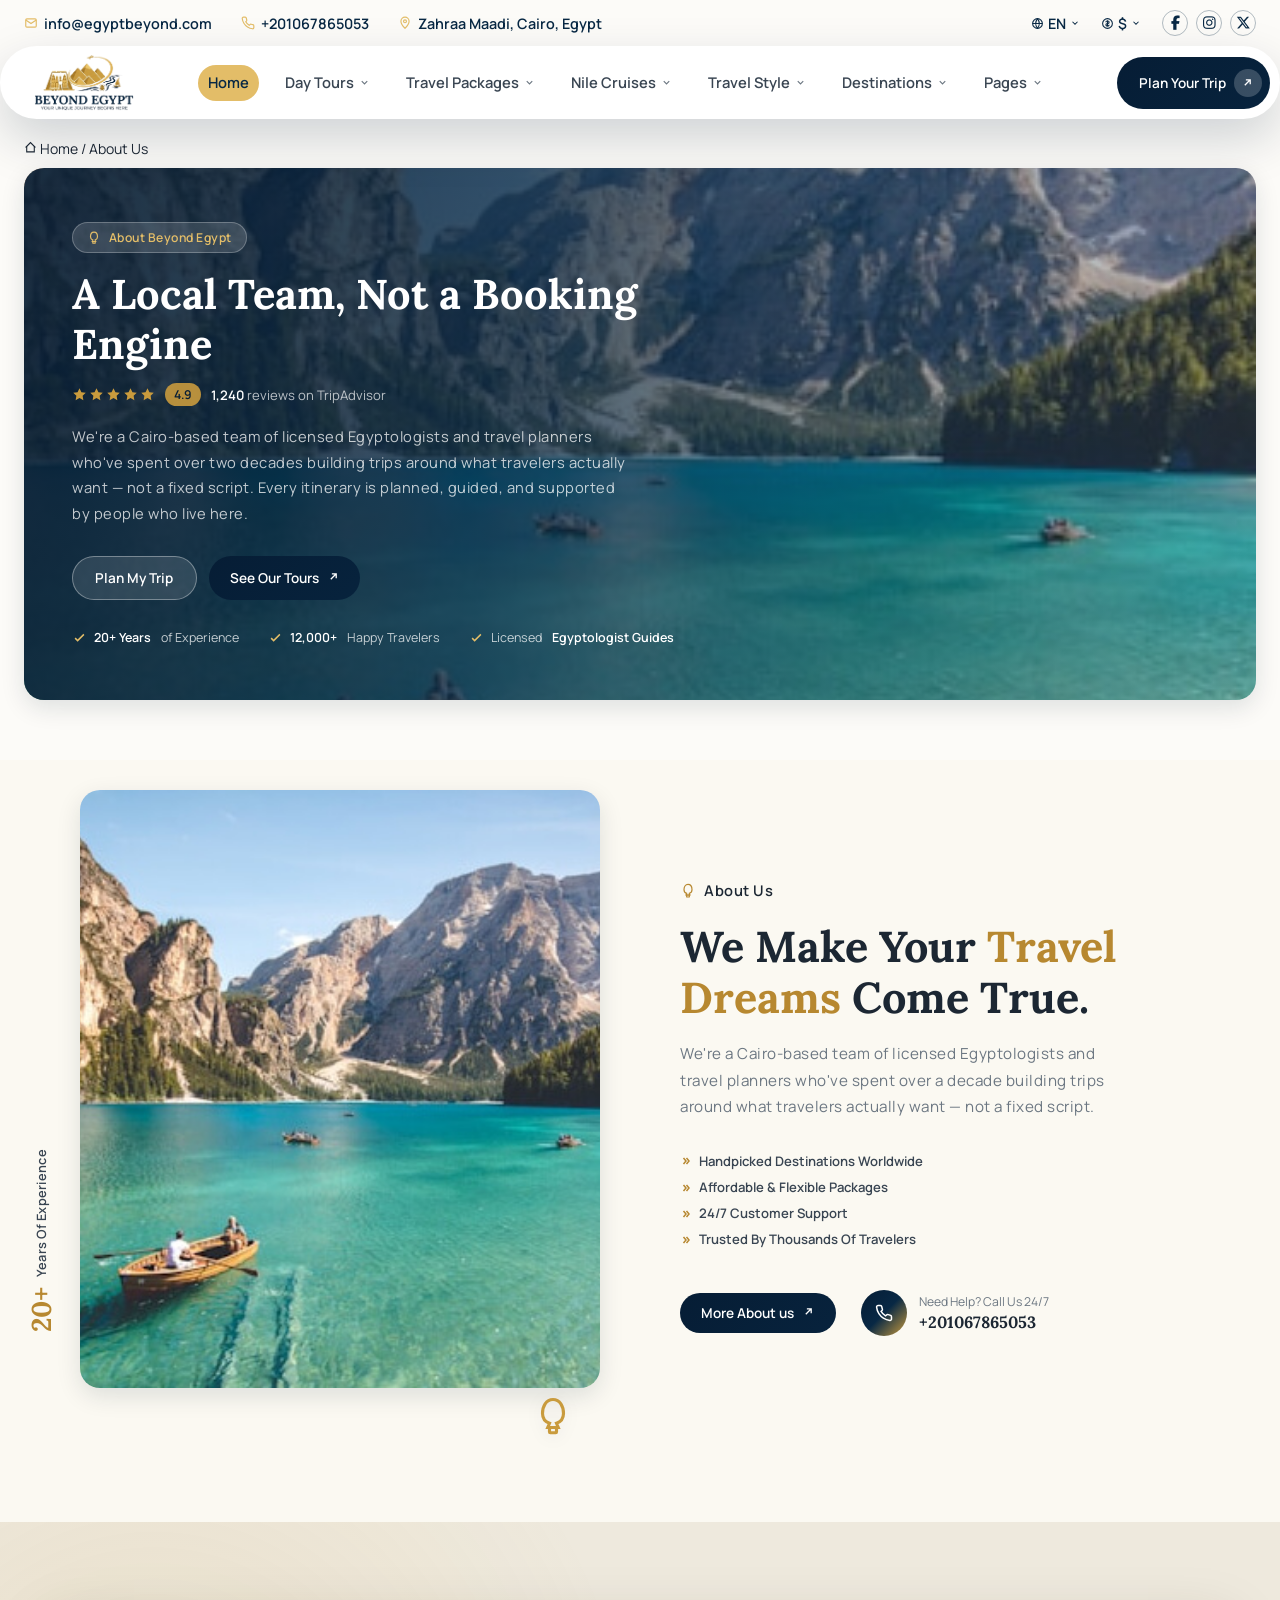
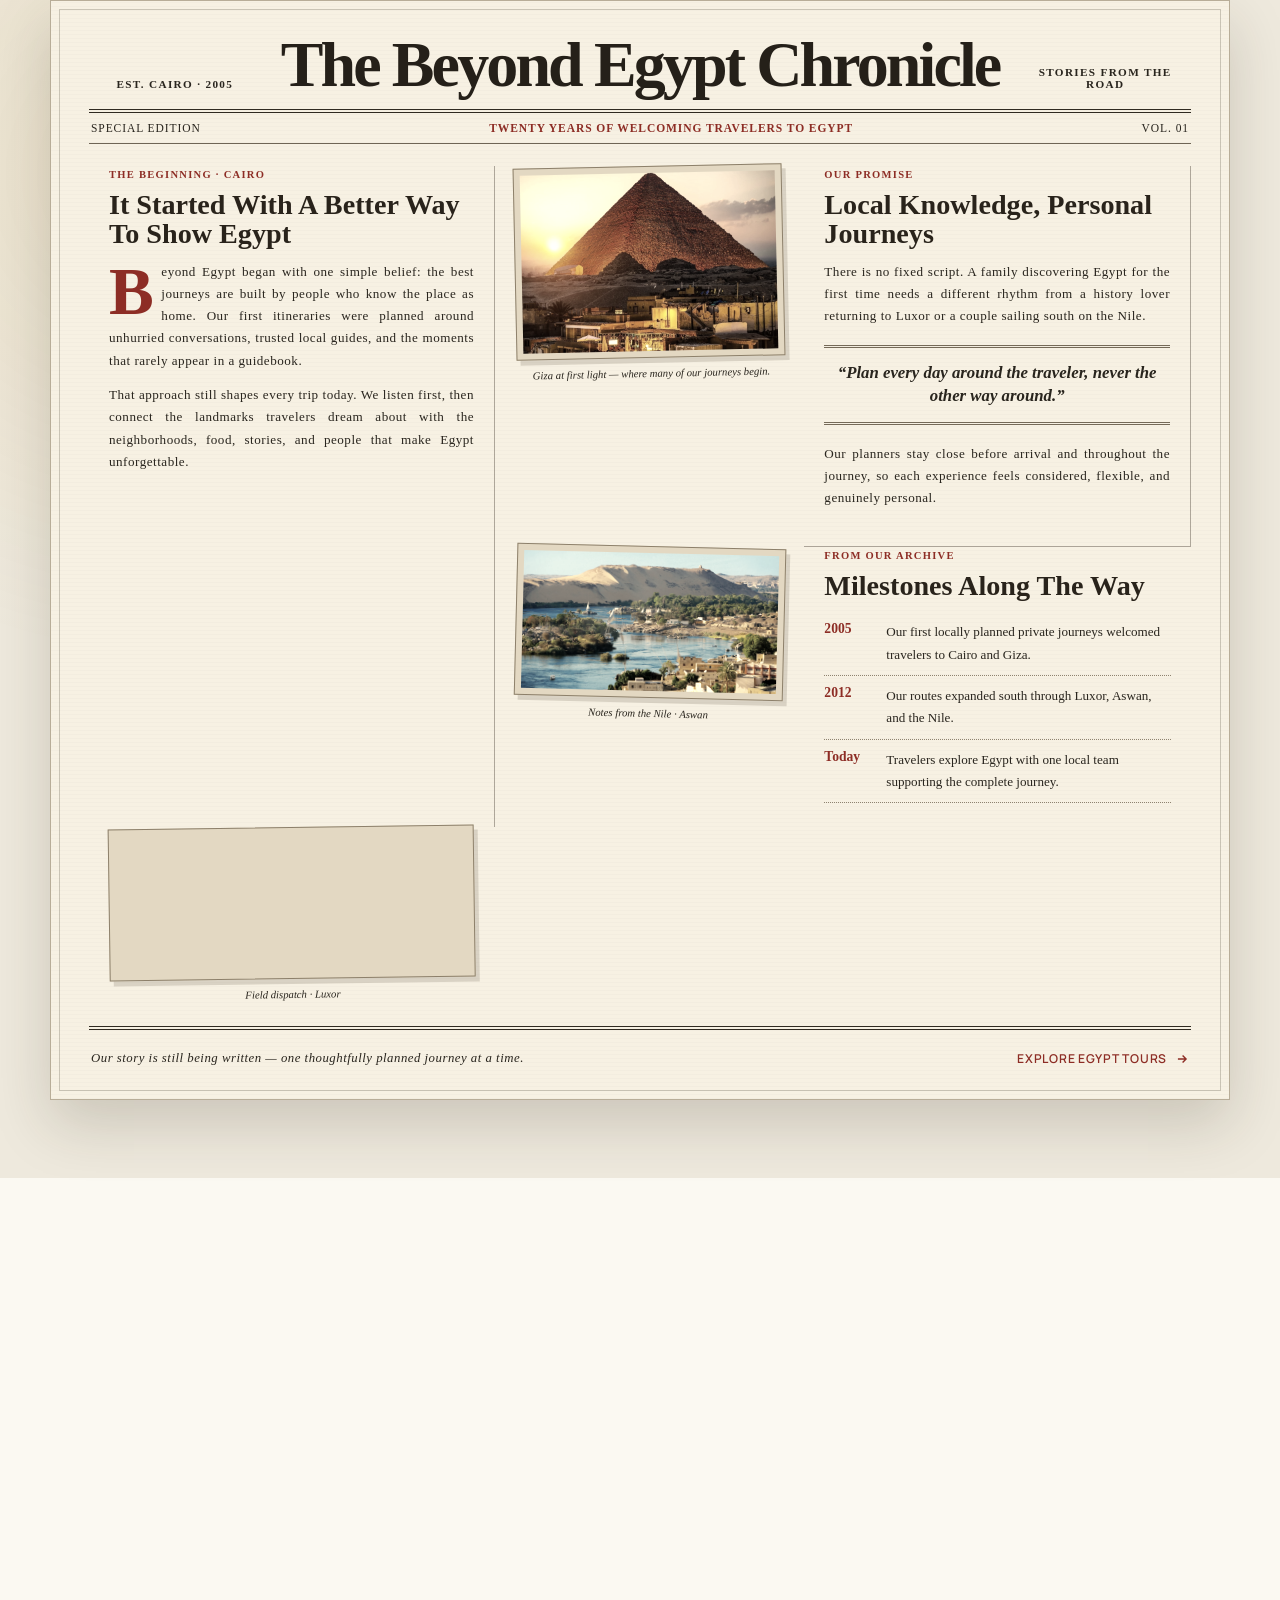
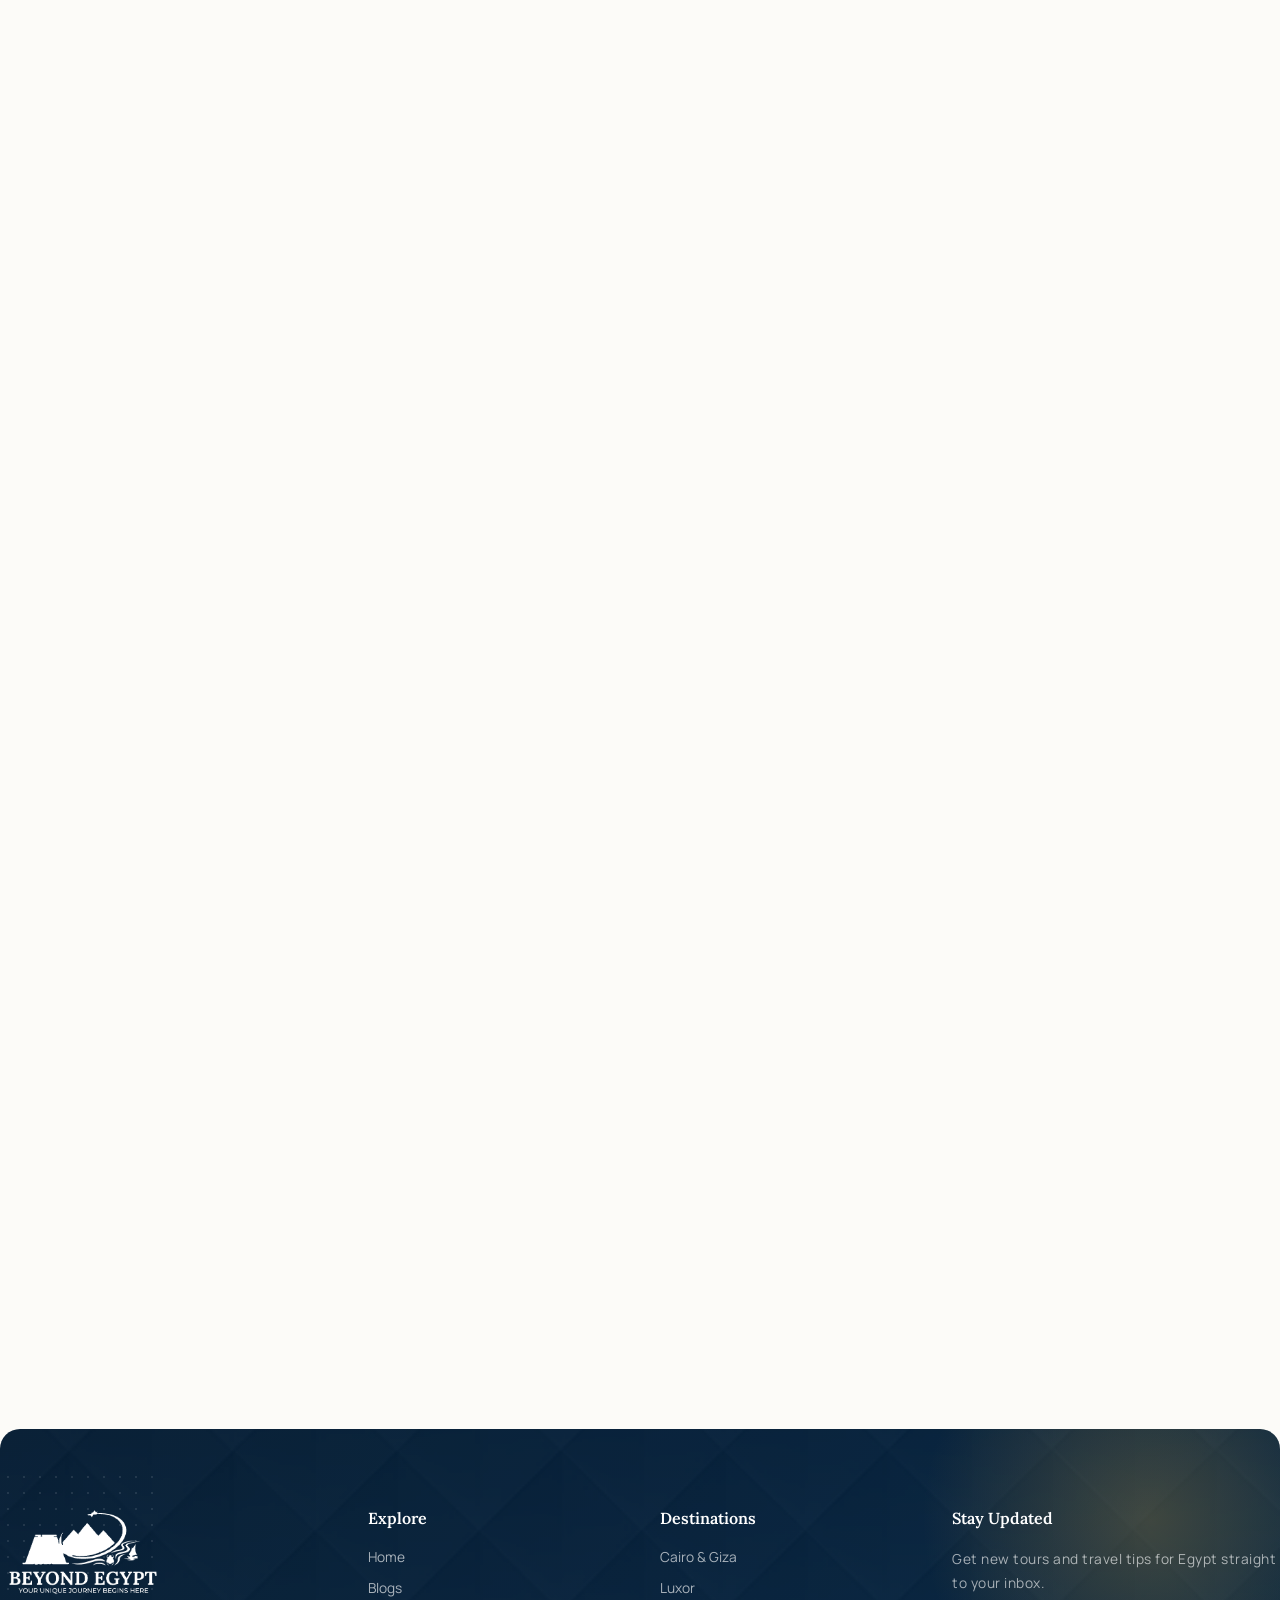
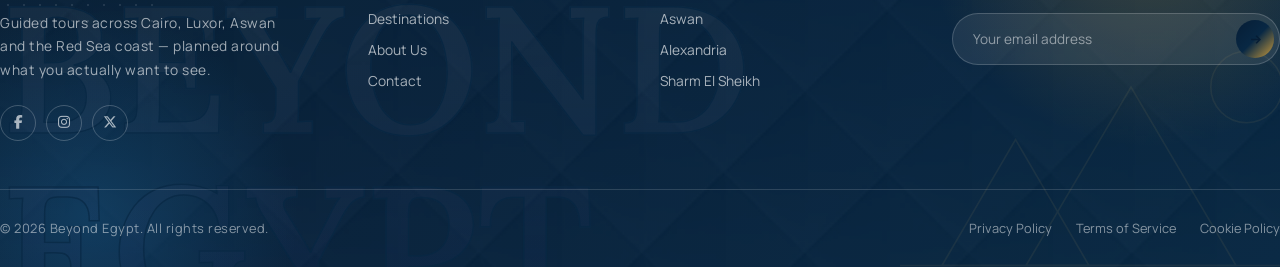
==== about.html @ 31d4fe78 "init project init project" ====
<!DOCTYPE html>
<html lang="en">

<head>
  <meta charset="UTF-8" />
  <meta name="viewport" content="width=device-width, initial-scale=1, viewport-fit=cover" />

  <title>About Us | Beyond Egypt</title>
  <meta name="description"
    content="Meet the licensed Egyptologists and local travel planners behind Beyond Egypt — who we are, how we work, and why travelers trust us with their trip to Egypt." />
  <meta name="keywords"
    content="About Beyond Egypt, Egypt tour company, licensed Egyptologist guides, Egypt travel agency, Cairo tour operator, Egypt local guides" />
  <meta name="author" content="Beyond Egypt" />
  <meta name="robots" content="index, follow" />
  <link rel="canonical" href="https://www.beyondegypt.com/about" />
  <meta name="theme-color" content="#082844" />
  <link rel="preload" as="image" href="assets/images/tours/visiting-place2.jpg" fetchpriority="high" />

  <!-- Favicons -->
  <link rel="icon" sizes="any" href="/assets/images/favicon.ico" />
  <link rel="apple-touch-icon" href="/assets/images/favlogo.png" />

  <!-- Open Graph -->
  <meta property="og:type" content="website" />
  <meta property="og:site_name" content="Beyond Egypt" />
  <meta property="og:title" content="About Us | Beyond Egypt" />
  <meta property="og:description"
    content="Meet the licensed Egyptologists and local travel planners behind Beyond Egypt — who we are, how we work, and why travelers trust us with their trip to Egypt." />
  <meta property="og:url" content="https://www.beyondegypt.com/about" />
  <meta property="og:image" content="https://www.beyondegypt.com/assets/images/tours/visiting-place2.jpg" />
  <meta property="og:image:width" content="1400" />
  <meta property="og:image:height" content="520" />
  <meta property="og:locale" content="en_US" />

  <!-- Twitter -->
  <meta name="twitter:card" content="summary_large_image" />
  <meta name="twitter:title" content="About Us | Beyond Egypt" />
  <meta name="twitter:description"
    content="Meet the licensed Egyptologists and local travel planners behind Beyond Egypt — who we are, how we work, and why travelers trust us." />
  <meta name="twitter:image" content="https://www.beyondegypt.com/assets/images/tours/visiting-place2.jpg" />

  <!-- Performance: connect early, preload the LCP image, load fonts without blocking render -->
  <link rel="preconnect" href="https://fonts.googleapis.com" />
  <link rel="preconnect" href="https://fonts.gstatic.com" crossorigin />
  <link rel="preconnect" href="https://cdnjs.cloudflare.com" crossorigin />
  <!-- swiper Css -->
  <link rel="preload" as="style" href="assets/css/librairies/swiper-bundle.min.css"
    onload="this.onload=null;this.rel='stylesheet'">
  <noscript>
    <link rel="stylesheet" href="assets/css/librairies/swiper-bundle.min.css">
  </noscript>
  <!-- fancybox css  -->
  <link rel="preload" as="style" href="assets/css/librairies/fancy-box.css"
    onload="this.onload=null;this.rel='stylesheet'">
  <!-- flatpickr -->
  <link rel="preload" as="style" href="assets/css/librairies/flatpickr.min.css"
    onload="this.onload=null;this.rel='stylesheet'">
  <!-- font-awesome icon -->
  <link rel="preload" as="style" href="assets/fonts/fontawesome/css/all.min.css"
    onload="this.onload=null;this.rel='stylesheet'">
  <!-- global stylesheet -->
  <link rel="stylesheet" href="assets/css/global.css" />
  <!-- about stylesheet -->
  <link rel="stylesheet" href="assets/css/about.css" />


  <!-- Structured data: organization -->
  <script type="application/ld+json">
{
  "@context": "https://schema.org",
  "@type": "TravelAgency",
  "name": "Beyond Egypt",
  "url": "https://www.beyondegypt.com/",
  "logo": "https://www.beyondegypt.com/assets/img/logo.png",
  "image": "https://www.beyondegypt.com/assets/images/tours/visiting-place2.jpg",
  "priceRange": "$$",
  "areaServed": "Egypt",
  "foundingDate": "2005",
  "sameAs": [
    "https://www.facebook.com/gotravelegypt",
    "https://www.instagram.com/gotravelegypt"
  ]
}
</script>

  <!-- Structured data: breadcrumb -->
  <script type="application/ld+json">
{
  "@context": "https://schema.org",
  "@type": "BreadcrumbList",
  "itemListElement": [
      {"@type":"ListItem","position":1,"name":"Home","item":"https://www.beyondegypt.com/"},
      {"@type":"ListItem","position":2,"name":"About Us","item":"https://www.beyondegypt.com/about"}
  ]
}
</script>

  <!-- Structured data: about page -->
  <script type="application/ld+json">
{
  "@context": "https://schema.org",
  "@type": "AboutPage",
  "name": "About Us",
  "url": "https://www.beyondegypt.com/about",
  "isPartOf": { "@type": "WebSite", "name": "Beyond Egypt", "url": "https://www.beyondegypt.com/" },
  "mainEntity": { "@type": "TravelAgency", "name": "Beyond Egypt" }
}
</script>

  <!-- Structured data: website search -->
  <script type="application/ld+json">
{
  "@context": "https://schema.org",
  "@type": "WebSite",
  "name": "Beyond Egypt",
  "url": "https://www.beyondegypt.com/",
  "potentialAction": {
    "@type": "SearchAction",
    "target": "https://www.beyondegypt.com/search?q={search_term_string}",
    "query-input": "required name=search_term_string"
  }
}
</script>

  <!-- Structured data: FAQ section -->
  <script type="application/ld+json">
{
  "@context": "https://schema.org",
  "@type": "FAQPage",
  "mainEntity": [
    {
      "@type": "Question",
      "name": "Are your guides actually licensed Egyptologists?",
      "acceptedAnswer": { "@type": "Answer", "text": "Yes — every guide holds a Ministry of Tourism Egyptology license, and most have university degrees in Egyptology or archaeology." }
    },
    {
      "@type": "Question",
      "name": "How long has Beyond Egypt been operating?",
      "acceptedAnswer": { "@type": "Answer", "text": "Since 2005 — over 20 years, and still run by the same core team of Cairo-based Egyptologists who started it." }
    },
    {
      "@type": "Question",
      "name": "Do you outsource guides to other agencies?",
      "acceptedAnswer": { "@type": "Answer", "text": "No — every guide is a direct, full-time employee. It's the main reason our quality stays consistent trip to trip." }
    },
    {
      "@type": "Question",
      "name": "Can I speak to someone before booking?",
      "acceptedAnswer": { "@type": "Answer", "text": "Always — call, WhatsApp, or request a callback and a real travel planner (not a bot) will walk you through options." }
    },
    {
      "@type": "Question",
      "name": "Is support available during my trip, not just before?",
      "acceptedAnswer": { "@type": "Answer", "text": "Yes — our local team is reachable 24/7 for the full length of your trip, not just during business hours." }
    },
    {
      "@type": "Question",
      "name": "Do you only run tours in Cairo and Giza?",
      "acceptedAnswer": { "@type": "Answer", "text": "No — we cover Luxor, Aswan, Alexandria, Sharm El Sheikh and Hurghada too, all with local, licensed guides." }
    }
  ]
}
</script>
</head>

<body>
  <!--==================================================
          Start: desktop Header
 ================================================== -->
  <header>
    <!-- Start: desktop Header -->
    <div class="header-wrap" id="headerWrap">
      <div class="topbar">
        <div class="wrap topbar__inner">
          <div class="topbar__left">
            <a href="mailto:info@egyptbeyond.com">
              <svg width="14" height="14" viewBox="0 0 24 24" fill="none" stroke="currentColor" stroke-width="2">
                <rect x="3" y="5" width="18" height="14" rx="2" />
                <path d="M3 7l9 6 9-6" />
              </svg>
              info@egyptbeyond.com
            </a>
            <a href="tel:+201067865053">
              <svg width="14" height="14" viewBox="0 0 24 24" fill="none" stroke="currentColor" stroke-width="2">
                <path
                  d="M22 16.92v3a2 2 0 0 1-2.18 2 19.79 19.79 0 0 1-8.63-3.07 19.5 19.5 0 0 1-6-6 19.79 19.79 0 0 1-3.07-8.67A2 2 0 0 1 4.11 2h3a2 2 0 0 1 2 1.72c.13.96.36 1.9.7 2.81a2 2 0 0 1-.45 2.11L8.09 9.91a16 16 0 0 0 6 6l1.27-1.27a2 2 0 0 1 2.11-.45c.91.34 1.85.57 2.81.7A2 2 0 0 1 22 16.92z" />
              </svg>
              +201067865053
            </a>
            <span>
              <svg width="14" height="14" viewBox="0 0 24 24" fill="none" stroke="currentColor" stroke-width="2">
                <path d="M12 21s7-6.5 7-12a7 7 0 1 0-14 0c0 5.5 7 12 7 12z" />
                <circle cx="12" cy="9" r="2.5" />
              </svg>
              Zahraa Maadi, Cairo, Egypt
            </span>
          </div>

          <div class="topbar__right">
            <div class="topbar__dropdown">
              <svg width="13" height="13" viewBox="0 0 24 24" fill="none" stroke="currentColor" stroke-width="2">
                <circle cx="12" cy="12" r="9" />
                <path d="M3 12h18M12 3a15 15 0 0 1 0 18M12 3a15 15 0 0 0 0 18" />
              </svg>
              EN
              <svg width="10" height="10" viewBox="0 0 24 24" fill="none" stroke-width="2.5">
                <path d="M6 9l6 6 6-6" />
              </svg>
              <div class="top-dropdown-menu">
                <a href="#">
                  <picture>
                    <source media="(min-width: 769px)" srcset="https://flagcdn.com/w40/gb.png" sizes="100vw"
                      type="image/png"><img src="https://flagcdn.com/w40/gb.png" alt="EN" sizes="100vw" decoding="async"
                      loading="lazy" fetchpriority="low">
                  </picture> English
                </a>
                <a href="#">
                  <picture>
                    <source media="(min-width: 769px)" srcset="https://flagcdn.com/w40/eg.png" sizes="100vw"
                      type="image/png"><img src="https://flagcdn.com/w40/eg.png" alt="AR" sizes="100vw" decoding="async"
                      loading="lazy" fetchpriority="low">
                  </picture> العربية
                </a>
                <a href="#">
                  <picture>
                    <source media="(min-width: 769px)" srcset="https://flagcdn.com/w40/de.png" sizes="100vw"
                      type="image/png"><img src="https://flagcdn.com/w40/de.png" alt="DE" sizes="100vw" decoding="async"
                      loading="lazy" fetchpriority="low">
                  </picture> Deutsch
                </a>
              </div>
            </div>
            <div class="topbar__dropdown">
              <svg width="13" height="13" viewBox="0 0 24 24" fill="none" stroke="currentColor" stroke-width="2">
                <circle cx="12" cy="12" r="9" />
                <path
                  d="M12 6v12M9 9.5c0-1.4 1.3-2.5 3-2.5s3 1.1 3 2.5-1.3 2.5-3 2.5-3 1.1-3 2.5 1.3 2.5 3 2.5 3-1.1 3-2.5" />
              </svg>
              $
              <svg width="10" height="10" viewBox="0 0 24 24" fill="none" stroke-width="2.5">
                <path d="M6 9l6 6 6-6" />
              </svg>
              <div class="top-dropdown-menu">
                <a href="#"><i class="fa-solid fa-dollar-sign"></i> USD</a>
                <a href="#"><i class="fa-solid fa-euro-sign"></i> EUR</a>
                <a href="#"><i class="fa-solid fa-sterling-sign"></i> GBP</a>
                <a href="#">E£ EGP</a>
              </div>
            </div>
            <div class="topbar__social">
              <a href="#" aria-label="Facebook"><i class="fa-brands fa-facebook-f"></i></a>
              <a href="#" aria-label="Instagram"><i class="fa-brands fa-instagram"></i></a>
              <a href="#" aria-label="X"><i class="fa-brands fa-x-twitter"></i></a>
            </div>
          </div>
        </div>
      </div>

      <div class="nav-pill-wrap">
        <div class="mx-auto flex max-w-7xl">
          <div class="nav-pill w-full">
            <a href="index.html" class="logo">
              <picture>
                <source media="(min-width: 769px)" srcset="assets/images/beyonds-logo.png" sizes="100vw"
                  type="image/png" width="874" height="500"><img title="image" src="assets/images/beyonds-logo.png"
                  alt="Beyond Egypt" sizes="100vw" decoding="async" loading="lazy" fetchpriority="low" width="874"
                  height="500">
              </picture>
            </a>

            <nav>
              <ul class="main-nav" id="mainNav">
                <li><a href="index.html" class="nav-link is-active" aria-current="page">Home</a></li>

                <li>
                  <a href="category.html" class="nav-link">Day Tours
                    <svg class="nav-caret" width="11" height="11" viewBox="0 0 24 24" fill="none" stroke-width="2.5">
                      <path d="M6 9l6 6 6-6" />
                    </svg>
                  </a>
                  <div class="nav-dropdown nav-dropdown--mega">
                     <div class="mega-featured">
                      <a href="category.html" class="mega-featured__img">
                        <picture>
                          <source media="(min-width: 769px)" srcset="assets/images/tours/Pyramids-in-Egypt-webp.webp" sizes="230px" type="image/webp" width="900" height="600">
                          <img src="assets/images/tours/Pyramids-in-Egypt-webp.webp" alt="Explore Egypt day tours" title="Explore Egypt day tours" sizes="230px" decoding="async" loading="lazy" fetchpriority="low" width="900" height="600">
                        </picture>
                        <span class="mega-featured__title">Day Tours</span>
                      </a>
                        <p class="mega-featured__desc">
                       Everything travelers usually ask before booking a tour with us. Can't Everything travelers usually ask before booking a tour with us.  
                        </p>
                    </div>
                    <div class="mega-col mega-col--1">
                      <a href="subcategory.html">Giza Pyramids &amp; Sphinx Tour</a>
                      <a href="subcategory.html">Egyptian Museum Tour</a>
                      <a href="subcategory.html">Old Cairo &amp; Khan El Khalili</a>
                    </div>
                    <div class="mega-col mega-col--2">
                      <a href="subcategory.html">Luxor Day Trip from Cairo</a>
                      <a href="subcategory.html">Alexandria Day Trip</a>
                      <a href="subcategory.html">Abu Simbel Day Trip</a>
                    </div>
                    <a href="category.html" class="mega-view-all">
                      Show All Day Tours
                      <svg width="12" height="12" viewBox="0 0 24 24" fill="none" stroke="currentColor"
                        stroke-width="2.4">
                        <path d="M7 17L17 7M9 7h8v8" />
                      </svg>
                    </a>
                  </div>
                </li>

                <li>
                  <a href="category.html" class="nav-link">Travel Packages
                    <svg class="nav-caret" width="11" height="11" viewBox="0 0 24 24" fill="none" stroke-width="2.5">
                      <path d="M6 9l6 6 6-6" />
                    </svg>
                  </a>
                  <div class="nav-dropdown nav-dropdown--mega">
                    <div class="mega-col mega-col--1">
                      <a href="subcategory.html">5-Day Cairo &amp; Luxor</a>
                      <a href="subcategory.html">8-Day Nile Explorer</a>
                      <a href="subcategory.html">12-Day Grand Egypt</a>
                    </div>
                    <div class="mega-col mega-col--2">
                      <a href="subcategory.html">Honeymoon Package</a>
                      <a href="subcategory.html">Family Package</a>
                    </div>
                    <a href="category.html" class="mega-view-all">
                      Show All Travel Packages
                      <svg width="12" height="12" viewBox="0 0 24 24" fill="none" stroke="currentColor"
                        stroke-width="2.4">
                        <path d="M7 17L17 7M9 7h8v8" />
                      </svg>
                    </a>
                    <div class="mega-featured">
                      <a href="category.html" class="mega-featured__img">
                        <picture>
                          <source media="(min-width: 769px)" srcset="assets/images/tours/49-webp.webp" sizes="230px" type="image/webp" width="900" height="600">
                          <img src="assets/images/tours/49-webp.webp" alt="Egypt travel packages" title="Egypt travel packages" sizes="230px" decoding="async" loading="lazy" fetchpriority="low" width="900" height="600">
                        </picture>
                        <span class="mega-featured__title">Travel Packages</span>
                      </a>
                        <p class="mega-featured__desc">
                       Everything travelers usually ask before booking a tour with us. Can't Everything travelers usually ask before booking a tour with us.  
                        </p>
                    </div>
                  </div>
                </li>

                <li>
                  <a href="category.html" class="nav-link">Nile Cruises
                    <svg class="nav-caret" width="11" height="11" viewBox="0 0 24 24" fill="none" stroke-width="2.5">
                      <path d="M6 9l6 6 6-6" />
                    </svg>
                  </a>
                  <div class="nav-dropdown nav-dropdown--mega">
                    <div class="mega-col mega-col--1">
                      <a href="subcategory.html">4-Day Luxor to Aswan</a>
                      <a href="subcategory.html">5-Day Aswan to Luxor</a>
                    </div>
                    <div class="mega-col mega-col--2">
                      <a href="subcategory.html">7-Day Nile &amp; Lake Nasser</a>
                      <a href="subcategory.html">Luxury Dahabiya Cruise</a>
                    </div>
                    <a href="category.html" class="mega-view-all">
                      Show All Nile Cruises
                      <svg width="12" height="12" viewBox="0 0 24 24" fill="none" stroke="currentColor"
                        stroke-width="2.4">
                        <path d="M7 17L17 7M9 7h8v8" />
                      </svg>
                    </a>
                    <div class="mega-featured">
                      <a href="category.html" class="mega-featured__img">
                        <picture>
                          <source media="(min-width: 769px)" srcset="assets/images/tours/aswan5345.webp" sizes="230px" type="image/webp" width="900" height="600">
                          <img src="assets/images/tours/aswan5345.webp" alt="Nile cruises in Aswan" title="Nile cruises in Aswan" sizes="230px" decoding="async" loading="lazy" fetchpriority="low" width="900" height="600">
                        </picture>
                        <span class="mega-featured__title">Nile Cruises</span>
                      </a>
                        <p class="mega-featured__desc">
                       Everything travelers usually ask before booking a tour with us. Can't Everything travelers usually ask before booking a tour with us.  
                        </p>
                    </div>
                  </div>
                </li>

                <li>
                  <a href="category.html" class="nav-link">Travel Style
                    <svg class="nav-caret" width="11" height="11" viewBox="0 0 24 24" fill="none" stroke-width="2.5">
                      <path d="M6 9l6 6 6-6" />
                    </svg>
                  </a>
                  <div class="nav-dropdown nav-dropdown--mega">
                    <div class="mega-col mega-col--1">
                      <a href="subcategory.html">Private Tours</a>
                      <a href="subcategory.html">Small Group Tours</a>
                      <a href="subcategory.html">Luxury Travel</a>
                    </div>
                    <div class="mega-col mega-col--2">
                      <a href="subcategory.html">Budget Friendly</a>
                      <a href="subcategory.html">Family Friendly</a>
                    </div>
                    <a href="category.html" class="mega-view-all">
                      Show All Travel Styles
                      <svg width="12" height="12" viewBox="0 0 24 24" fill="none" stroke="currentColor"
                        stroke-width="2.4">
                        <path d="M7 17L17 7M9 7h8v8" />
                      </svg>
                    </a>
                    <div class="mega-featured">
                      <a href="category.html" class="mega-featured__img">
                        <picture>
                          <source media="(min-width: 769px)" srcset="assets/images/tours/Egypt Budget Tours-webp.webp" sizes="230px" type="image/webp" width="900" height="600">
                          <img src="assets/images/tours/Egypt Budget Tours-webp.webp" alt="Egypt travel styles" title="Egypt travel styles" sizes="230px" decoding="async" loading="lazy" fetchpriority="low" width="900" height="600">
                        </picture>
                        <span class="mega-featured__title">Travel Style</span>
                      </a>
                        <p class="mega-featured__desc">
                       Everything travelers usually ask before booking a tour with us. Can't Everything travelers usually ask before booking a tour with us.  
                        </p>
                    </div>
                  </div>
                </li>

                <li>
                  <a href="category.html" class="nav-link">Destinations
                    <svg class="nav-caret" width="11" height="11" viewBox="0 0 24 24" fill="none" stroke-width="2.5">
                      <path d="M6 9l6 6 6-6" />
                    </svg>
                  </a>
                  <div class="nav-dropdown nav-dropdown--mega">
                    <div class="mega-col mega-col--1">
                      <a href="subcategory.html">Cairo &amp; Giza</a>
                      <a href="subcategory.html">Luxor</a>
                      <a href="subcategory.html">Aswan</a>
                    </div>
                    <div class="mega-col mega-col--2">
                      <a href="subcategory.html">Alexandria</a>
                      <a href="subcategory.html">Sharm El Sheikh</a>
                    </div>
                    <a href="category.html" class="mega-view-all">
                      Show All Destinations
                      <svg width="12" height="12" viewBox="0 0 24 24" fill="none" stroke="currentColor"
                        stroke-width="2.4">
                        <path d="M7 17L17 7M9 7h8v8" />
                      </svg>
                    </a>
                    <div class="mega-featured">
                      <a href="category.html" class="mega-featured__img">
                        <picture>
                          <source media="(min-width: 769px)" srcset="assets/images/tours/cairo.webp" sizes="230px" type="image/webp" width="900" height="600">
                          <img src="assets/images/tours/cairo.webp" alt="Explore Egypt destinations" title="Explore Egypt destinations" sizes="230px" decoding="async" loading="lazy" fetchpriority="low" width="900" height="600">
                        </picture>
                        <span class="mega-featured__title">Destinations</span>
                      </a>
                        <p class="mega-featured__desc">
                       Everything travelers usually ask before booking a tour with us. Can't Everything travelers usually ask before booking a tour with us.  
                        </p>
                    </div>
                  </div>
                </li>

                <li>
                  <span class="nav-link">Pages
                    <svg class="nav-caret" width="11" height="11" viewBox="0 0 24 24" fill="none" stroke-width="2.5">
                      <path d="M6 9l6 6 6-6" />
                    </svg>
                  </span>
                  <div class="nav-dropdown">
                    <a href="about.html">About Us</a>
                    <a href="blog-category.html">Blogs</a>
                    <a href="free-page.html">Free Page</a>
                    <a href="contact.html">Contact</a>
                  </div>
                </li>
              </ul>
            </nav>

            <div class="nav-pill__actions">
              <a class="btn btn--primary" href="tailor-made.html">
                <span>Plan Your Trip</span>
                <span class="btn__arrow">
                  <svg width="13" height="13" viewBox="0 0 24 24" fill="none" stroke="currentColor" stroke-width="2.4">
                    <path d="M7 17L17 7M9 7h8v8" />
                  </svg>
                </span>
              </a>
              <button class="burger" type="button" id="burgerBtn" aria-label="Open menu">
                <svg width="20" height="20" viewBox="0 0 24 24" fill="none" stroke="currentColor" stroke-width="2.2">
                  <path d="M4 7h16M4 12h16M4 17h16" />
                </svg>
              </button>
            </div>
          </div>
        </div>
      </div>
    </div>
    <!-- End: desktop Header -->

    <!-- Start: Mobile Menu (Viator-style slide-in with drill-down) -->
    <div class="mobile-menu-overlay" id="mobileMenuOverlay"></div>
    <div class="mobile-menu" id="mobileMenu">
      <button class="mobile-menu__close" id="mobileMenuClose" aria-label="Close menu">
        <svg width="16" height="16" viewBox="0 0 24 24" fill="none" stroke="currentColor" stroke-width="2.3">
          <path d="M6 6l12 12M18 6L6 18" />
        </svg>
      </button>
      <a href="index.html" class="mobile-menu__logo">
        <img src="assets/images/beyonds-logo.png" alt="Beyond Egypt">
      </a>
      <div class="mobile-menu__views" id="mobileMenuViews">
        <div class="mobile-menu__panel mobile-menu__panel--main">
          <nav id="mobileCategoryList">
            <div class="mobile-menu__cat-row">
              <a href="index.html" class="mobile-menu__cat-link">Home</a>
            </div>
            <div class="mobile-menu__cat-row" data-cat="day-tours">
              <a href="category.html" class="mobile-menu__cat-link">Day Tours</a>
              <button class="mobile-menu__cat-arrow" aria-label="Show Day Tours subcategories">
                <svg width="15" height="15" viewBox="0 0 24 24" fill="none" stroke="currentColor" stroke-width="2.3">
                  <path d="M9 6l6 6-6 6" />
                </svg>
              </button>
            </div>
            <div class="mobile-menu__cat-row" data-cat="travel-packages">
              <a href="category.html" class="mobile-menu__cat-link">Travel Packages</a>
              <button class="mobile-menu__cat-arrow" aria-label="Show Travel Packages subcategories">
                <svg width="15" height="15" viewBox="0 0 24 24" fill="none" stroke="currentColor" stroke-width="2.3">
                  <path d="M9 6l6 6-6 6" />
                </svg>
              </button>
            </div>
            <div class="mobile-menu__cat-row" data-cat="nile-cruises">
              <a href="category.html" class="mobile-menu__cat-link">Nile Cruises</a>
              <button class="mobile-menu__cat-arrow" aria-label="Show Nile Cruises subcategories">
                <svg width="15" height="15" viewBox="0 0 24 24" fill="none" stroke="currentColor" stroke-width="2.3">
                  <path d="M9 6l6 6-6 6" />
                </svg>
              </button>
            </div>
            <div class="mobile-menu__cat-row" data-cat="travel-style">
              <a href="category.html" class="mobile-menu__cat-link">Travel Style</a>
              <button class="mobile-menu__cat-arrow" aria-label="Show Travel Style subcategories">
                <svg width="15" height="15" viewBox="0 0 24 24" fill="none" stroke="currentColor" stroke-width="2.3">
                  <path d="M9 6l6 6-6 6" />
                </svg>
              </button>
            </div>
            <div class="mobile-menu__cat-row" data-cat="destinations">
              <a href="category.html" class="mobile-menu__cat-link">Destinations</a>
              <button class="mobile-menu__cat-arrow" aria-label="Show Destinations subcategories">
                <svg width="15" height="15" viewBox="0 0 24 24" fill="none" stroke="currentColor" stroke-width="2.3">
                  <path d="M9 6l6 6-6 6" />
                </svg>
              </button>
            </div>
            <div class="mobile-menu__cat-row" data-cat="pages">
              <span class="mobile-menu__cat-link">Pages</span>
              <button class="mobile-menu__cat-arrow" aria-label="Show Pages subcategories">
                <svg width="15" height="15" viewBox="0 0 24 24" fill="none" stroke="currentColor" stroke-width="2.3">
                  <path d="M9 6l6 6-6 6" />
                </svg>
              </button>
            </div>
          </nav>

          <div class="mobile-menu__utilities">
            <div class="mobile-menu__dropdown">
              <button class="mobile-menu__dropdown-toggle" type="button" aria-expanded="false"
                aria-controls="mobileLanguageMenu">
                <span class="mobile-menu__dropdown-label">
                  <svg width="18" height="18" viewBox="0 0 24 24" fill="none" stroke="currentColor"
                    stroke-width="2">
                    <circle cx="12" cy="12" r="9" />
                    <path d="M3 12h18M12 3a15 15 0 0 1 0 18M12 3a15 15 0 0 0 0 18" />
                  </svg>
                  Language <span class="mobile-menu__current-value">EN</span>
                </span>
                <svg class="mobile-menu__dropdown-caret" width="15" height="15" viewBox="0 0 24 24" fill="none"
                  stroke="currentColor" stroke-width="2.4">
                  <path d="M6 9l6 6 6-6" />
                </svg>
              </button>
              <div class="mobile-menu__dropdown-menu" id="mobileLanguageMenu" hidden>
                <a href="EN" type="button" data-value="EN">
                  <img src="https://flagcdn.com/w40/gb.png" alt="English flag" title="English flag" width="20"
                    height="14" loading="lazy"> English
                </a>
                <a href="AR" type="button" data-value="AR">
                  <img src="https://flagcdn.com/w40/eg.png" alt="Arabic flag" title="Arabic flag" width="20"
                    height="14" loading="lazy"> Arabic
                </a>
                <a href="DE" type="button" data-value="DE">
                  <img src="https://flagcdn.com/w40/de.png" alt="German flag" title="German flag" width="20"
                    height="14" loading="lazy"> Deutsch
                </a>
              </div>
            </div>

            <div class="mobile-menu__dropdown">
              <button class="mobile-menu__dropdown-toggle" type="button" aria-expanded="false"
                aria-controls="mobileCurrencyMenu">
                <span class="mobile-menu__dropdown-label">
                  <svg width="18" height="18" viewBox="0 0 24 24" fill="none" stroke="currentColor"
                    stroke-width="2">
                    <circle cx="12" cy="12" r="9" />
                    <path d="M12 6v12M9 9.5c0-1.4 1.3-2.5 3-2.5s3 1.1 3 2.5-1.3 2.5-3 2.5-3 1.1-3 2.5 1.3 2.5 3 2.5 3-1.1 3-2.5" />
                  </svg>
                  Currency <span class="mobile-menu__current-value">USD</span>
                </span>
                <svg class="mobile-menu__dropdown-caret" width="15" height="15" viewBox="0 0 24 24" fill="none"
                  stroke="currentColor" stroke-width="2.4">
                  <path d="M6 9l6 6 6-6" />
                </svg>
              </button>
              <div class="mobile-menu__dropdown-menu" id="mobileCurrencyMenu" hidden>
                <a href="USD" data-value="USD"><span aria-hidden="true">$</span> USD</a>
                <a href="EUR" data-value="EUR"><span aria-hidden="true">€</span> EUR</a>
                <a href="GBP" data-value="GBP"><span aria-hidden="true">£</span> GBP</a>
                <a href="EGP" data-value="EGP"><span aria-hidden="true">E£</span> EGP</a>
              </div>
            </div>

            <a class="btn btn--primary mobile-menu__cta" href="tailor-made.html">
              <span>Plan Your Trip</span>
              <span class="btn__arrow">
                <svg width="13" height="13" viewBox="0 0 24 24" fill="none" stroke="currentColor"
                  stroke-width="2.4">
                  <path d="M7 17L17 7M9 7h8v8" />
                </svg>
              </span>
            </a>
          </div>
        </div>

        <div class="mobile-menu__panel mobile-menu__panel--sub">
          <button class="mobile-menu__back" id="mobileMenuBack">
            <svg width="16" height="16" viewBox="0 0 24 24" fill="none" stroke="currentColor" stroke-width="2.3">
              <path d="M15 6l-6 6 6 6" />
            </svg>
            Back
          </button>

          <div class="mobile-menu__subpanel is-active" data-subpanel="day-tours">
            <p class="mobile-menu__sub-title">Day Tours</p>
            <ul class="mobile-menu__sub-list">
              <li><a href="subcategory.html">Giza Pyramids &amp; Sphinx Tour</a></li>
              <li><a href="subcategory.html">Egyptian Museum Tour</a></li>
              <li><a href="subcategory.html">Old Cairo &amp; Khan El Khalili</a></li>
              <li><a href="subcategory.html">Luxor Day Trip from Cairo</a></li>
              <li><a href="subcategory.html">Alexandria Day Trip</a></li>
              <li><a href="subcategory.html">Abu Simbel Day Trip</a></li>
            </ul>
          </div>

          <div class="mobile-menu__subpanel" data-subpanel="travel-packages">
            <p class="mobile-menu__sub-title">Travel Packages</p>
            <ul class="mobile-menu__sub-list">
              <li><a href="subcategory.html">5-Day Cairo &amp; Luxor</a></li>
              <li><a href="subcategory.html">8-Day Nile Explorer</a></li>
              <li><a href="subcategory.html">12-Day Grand Egypt</a></li>
              <li><a href="subcategory.html">Honeymoon Package</a></li>
              <li><a href="subcategory.html">Family Package</a></li>
            </ul>
          </div>

          <div class="mobile-menu__subpanel" data-subpanel="nile-cruises">
            <p class="mobile-menu__sub-title">Nile Cruises</p>
            <ul class="mobile-menu__sub-list">
              <li><a href="subcategory.html">4-Day Luxor to Aswan</a></li>
              <li><a href="subcategory.html">5-Day Aswan to Luxor</a></li>
              <li><a href="subcategory.html">7-Day Nile &amp; Lake Nasser</a></li>
              <li><a href="subcategory.html">Luxury Dahabiya Cruise</a></li>
            </ul>
          </div>

          <div class="mobile-menu__subpanel" data-subpanel="travel-style">
            <p class="mobile-menu__sub-title">Travel Style</p>
            <ul class="mobile-menu__sub-list">
              <li><a href="subcategory.html">Private Tours</a></li>
              <li><a href="subcategory.html">Small Group Tours</a></li>
              <li><a href="subcategory.html">Luxury Travel</a></li>
              <li><a href="subcategory.html">Budget Friendly</a></li>
              <li><a href="subcategory.html">Family Friendly</a></li>
            </ul>
          </div>

          <div class="mobile-menu__subpanel" data-subpanel="destinations">
            <p class="mobile-menu__sub-title">Destinations</p>
            <ul class="mobile-menu__sub-list">
              <li><a href="subcategory.html">Cairo &amp; Giza</a></li>
              <li><a href="subcategory.html">Luxor</a></li>
              <li><a href="subcategory.html">Aswan</a></li>
              <li><a href="subcategory.html">Alexandria</a></li>
              <li><a href="subcategory.html">Sharm El Sheikh</a></li>
            </ul>
          </div>

          <div class="mobile-menu__subpanel" data-subpanel="pages">
            <p class="mobile-menu__sub-title">Pages</p>
            <ul class="mobile-menu__sub-list">
              <li><a href="about.html">About Us</a></li>
              <li><a href="blog-category.html">Blog</a></li>
              <li><a href="free-page.html">terms and conditions</a></li>
              <li><a href="contact.html">Contact</a></li>
            </ul>
          </div>
        </div>
      </div>
    </div>
    <!-- End: Mobile Menu -->
  </header>
  <!--==================================================
          Start: desktop Header
 ================================================== -->

  <!-- Start: Breadcrumb -->
  <div class="wrap">
    <nav class="breadcrumb" aria-label="Breadcrumb">
      <a href="index.html">
        <svg width="13" height="13" viewBox="0 0 24 24" fill="none" stroke="currentColor" stroke-width="2">
          <path d="M3 12l9-9 9 9" />
          <path d="M5 10v10h14V10" />
        </svg>
        Home
      </a>
      <span class="sep">/</span>
      <span class="current">About Us</span>
    </nav>
  </div>
  <!-- End: Breadcrumb -->

  <!-- Start: About Hero -->
  <section class="category-hero-section">
    <div class="wrap">
      <div class="category-hero">
        <div class="category-hero__bg">
          <picture>
            <source media="(min-width: 769px)" srcset="assets/images/tours/visiting-place2.jpg" sizes="100vw"
              width="1400" height="520" type="image/jpeg"><img title="image"
              src="assets/images/tours/visiting-place2.jpg"
              alt="Travelers exploring ancient ruins in Egypt with a local guide" width="1400" height="520"
              loading="eager" fetchpriority="high" decoding="async" sizes="100vw">
          </picture>
        </div>

        <div class="category-hero__grid">
          <div class="category-hero__content">
            <span class="about-hero-badge">
              <svg width="14" height="14" viewBox="0 0 24 24" fill="none" stroke-width="2">
                <path d="M12 2C8 2 6 6 6 10a6 6 0 0 0 4 5.6L9 18h6l-1-2.4A6 6 0 0 0 18 10c0-4-2-8-6-8z" />
                <rect x="10" y="18" width="4" height="3" rx="0.5" />
              </svg>
              About Beyond Egypt
            </span>
            <h1>A Local Team, Not a Booking Engine</h1>

            <div class="category-hero__rating">
              <span class="category-hero__stars">
                <svg width="15" height="15" viewBox="0 0 24 24">
                  <path d="M12 2l3.09 6.26L22 9.27l-5 4.87L18.18 21 12 17.77 5.82 21 7 14.14l-5-4.87 6.91-1.01z" />
                </svg>
                <svg width="15" height="15" viewBox="0 0 24 24">
                  <path d="M12 2l3.09 6.26L22 9.27l-5 4.87L18.18 21 12 17.77 5.82 21 7 14.14l-5-4.87 6.91-1.01z" />
                </svg>
                <svg width="15" height="15" viewBox="0 0 24 24">
                  <path d="M12 2l3.09 6.26L22 9.27l-5 4.87L18.18 21 12 17.77 5.82 21 7 14.14l-5-4.87 6.91-1.01z" />
                </svg>
                <svg width="15" height="15" viewBox="0 0 24 24">
                  <path d="M12 2l3.09 6.26L22 9.27l-5 4.87L18.18 21 12 17.77 5.82 21 7 14.14l-5-4.87 6.91-1.01z" />
                </svg>
                <svg width="15" height="15" viewBox="0 0 24 24">
                  <path d="M12 2l3.09 6.26L22 9.27l-5 4.87L18.18 21 12 17.77 5.82 21 7 14.14l-5-4.87 6.91-1.01z" />
                </svg>
              </span>
              <span class="category-hero__score">4.9</span>
              <span class="category-hero__reviews"><strong>1,240</strong> reviews on TripAdvisor</span>
            </div>

            <p class="desc">We're a Cairo-based team of licensed Egyptologists and travel planners who've spent over two
              decades building trips around what travelers actually want — not a fixed script. Every itinerary is
              planned, guided, and supported by people who live here.</p>

            <div class="category-hero__cta-row">
              <a class="category-hero__btn-outline" href="tailor-made.html">Plan My Trip</a>
              <a href="category.html" class="btn btn--primary">
                <span>See Our Tours</span>
                <span class="btn__arrow">
                  <svg width="13" height="13" viewBox="0 0 24 24" fill="none" stroke="currentColor" stroke-width="2.4">
                    <path d="M7 17L17 7M9 7h8v8" />
                  </svg>
                </span>
              </a>
            </div>

            <div class="category-hero__trust">
              <span class="category-hero__trust-item">
                <svg width="15" height="15" viewBox="0 0 24 24" fill="none" stroke-width="2.4">
                  <path d="M5 13l4 4L19 7" />
                </svg>
                <strong>20+ Years</strong>&nbsp;of Experience
              </span>
              <span class="category-hero__trust-item">
                <svg width="15" height="15" viewBox="0 0 24 24" fill="none" stroke-width="2.4">
                  <path d="M5 13l4 4L19 7" />
                </svg>
                <strong>12,000+</strong>&nbsp;Happy Travelers
              </span>
              <span class="category-hero__trust-item">
                <svg width="15" height="15" viewBox="0 0 24 24" fill="none" stroke-width="2.4">
                  <path d="M5 13l4 4L19 7" />
                </svg>
                Licensed&nbsp;<strong>Egyptologist Guides</strong>
              </span>
            </div>
          </div>
        </div>
      </div>
    </div>
  </section>
  <!-- End: About Hero -->

  <!-- Start: About Section -->
  <section class="about-section">
    <!-- <div class="about-v2-arc"></div> -->
    <div class="wrap about-v2-grid">
      <div class="about-v2-media">
        <div class="about-v2-stat">
          <strong>20+</strong>
          <span>Years Of Experience</span>
        </div>

        <div class="about-v2-main">
          <picture>
            <source media="(min-width: 769px)" srcset="assets/images/tours/visiting-place2.jpg" sizes="100vw"
              width="480" height="600" type="image/jpeg"><img title="image"
              src="assets/images/tours/visiting-place2.jpg" alt="Travelers exploring ancient ruins in Egypt" width="480"
              height="600" loading="lazy" decoding="async" sizes="100vw" fetchpriority="low">
          </picture>
        </div>

        <div class="about-v2-balloon">
          <svg viewBox="0 0 24 24" fill="none" stroke="currentColor" stroke-width="1.8">
            <path d="M12 2C8 2 6 6 6 10a6 6 0 0 0 4 5.6L9 18h6l-1-2.4A6 6 0 0 0 18 10c0-4-2-8-6-8z" />
            <rect x="10" y="18" width="4" height="3" rx="0.5" />
          </svg>
        </div>
      </div>

      <div class="about-v2-content">
        <p class="eyebrow-row">
          <svg width="16" height="16" viewBox="0 0 24 24" fill="none" stroke="currentColor" stroke-width="1.8">
            <path d="M12 2C8 2 6 6 6 10a6 6 0 0 0 4 5.6L9 18h6l-1-2.4A6 6 0 0 0 18 10c0-4-2-8-6-8z" />
            <rect x="10" y="18" width="4" height="3" rx="0.5" />
          </svg>
          <span>About Us</span>
        </p>
        <h2>We Make Your <em>Travel Dreams</em> Come True.</h2>
        <p class="desc">We're a Cairo-based team of licensed Egyptologists and travel planners who've spent over a
          decade building trips around what travelers actually want — not a fixed script.</p>
        <ul class="about-v2-checklist">
          <li>
            <span class="chev"><svg width="12" height="12" viewBox="0 0 24 24" fill="none" stroke="currentColor"
                stroke-width="3">
                <path d="M7 6l5 6-5 6M13 6l5 6-5 6" />
              </svg></span>
            Handpicked Destinations Worldwide
          </li>
          <li>
            <span class="chev"><svg width="12" height="12" viewBox="0 0 24 24" fill="none" stroke="currentColor"
                stroke-width="3">
                <path d="M7 6l5 6-5 6M13 6l5 6-5 6" />
              </svg></span>
            Affordable &amp; Flexible Packages
          </li>
          <li>
            <span class="chev"><svg width="12" height="12" viewBox="0 0 24 24" fill="none" stroke="currentColor"
                stroke-width="3">
                <path d="M7 6l5 6-5 6M13 6l5 6-5 6" />
              </svg></span>
            24/7 Customer Support
          </li>
          <li>
            <span class="chev"><svg width="12" height="12" viewBox="0 0 24 24" fill="none" stroke="currentColor"
                stroke-width="3">
                <path d="M7 6l5 6-5 6M13 6l5 6-5 6" />
              </svg></span>
            Trusted By Thousands Of Travelers
          </li>
        </ul>
        <div class="about-v2-cta-row">
          <a href="about.html" class="btn btn--primary">
            <span>More About us</span>
            <span class="btn__arrow">
              <svg width="13" height="13" viewBox="0 0 24 24" fill="none" stroke="currentColor" stroke-width="2.4">
                <path d="M7 17L17 7M9 7h8v8" />
              </svg>
            </span>
          </a>
          <div class="about-v2-phone">
            <div class="about-v2-phone__icon">
              <svg width="18" height="18" viewBox="0 0 24 24" fill="none" stroke="currentColor" stroke-width="2">
                <path
                  d="M22 16.92v3a2 2 0 0 1-2.18 2 19.79 19.79 0 0 1-8.63-3.07 19.5 19.5 0 0 1-6-6 19.79 19.79 0 0 1-3.07-8.67A2 2 0 0 1 4.11 2h3a2 2 0 0 1 2 1.72c.13.96.36 1.9.7 2.81a2 2 0 0 1-.45 2.11L8.09 9.91a16 16 0 0 0 6 6l1.27-1.27a2 2 0 0 1 2.11-.45c.91.34 1.85.57 2.81.7A2 2 0 0 1 22 16.92z" />
              </svg>
            </div>
            <div class="about-v2-phone-text">
              <span>Need Help? Call Us 24/7</span>
              <strong>+201067865053</strong>
            </div>
          </div>
        </div>
      </div>
    </div>
  </section>
  <!-- End: About Section -->

  <!-- Start: Egypt Travel Journal -->
  <section class="heritage-journal-section" aria-labelledby="heritageJournalTitle">
    <div class="wrap">
      <div class="heritage-journal">
        <header class="heritage-journal__masthead">
          <span>Est. Cairo · 2005</span>
          <h2 id="heritageJournalTitle">The Beyond Egypt Chronicle</h2>
          <span>Stories From The Road</span>
        </header>

        <div class="heritage-journal__edition">
          <span>Special Edition</span>
          <strong>Twenty Years of Welcoming Travelers to Egypt</strong>
          <span>Vol. 01</span>
        </div>

        <div class="heritage-journal__layout">
          <article class="heritage-journal__story heritage-journal__story--lead">
            <p class="heritage-journal__kicker">The beginning · Cairo</p>
            <h3>It Started With A Better Way To Show Egypt</h3>
            <p class="heritage-journal__dropcap">Beyond Egypt began with one simple belief: the best journeys are built
              by
              people who know the place as home. Our first itineraries were planned around unhurried conversations,
              trusted local guides, and the moments that rarely appear in a guidebook.</p>
            <p>That approach still shapes every trip today. We listen first, then connect the landmarks travelers dream
              about with the neighborhoods, food, stories, and people that make Egypt unforgettable.</p>
          </article>

          <figure class="heritage-journal__clipping heritage-journal__clipping--main">
            <picture>
              <source media="(min-width: 769px)" srcset="assets/images/tours/great-pyramid-webp.webp"
                sizes="(min-width: 1100px) 360px, 80vw" type="image/webp" width="1921" height="1080">
              <img src="assets/images/tours/great-pyramid-webp.webp" title="Great Pyramid of Giza at sunrise"
                alt="Great Pyramid of Giza at sunrise" width="1921" height="1080" loading="lazy" decoding="async">
            </picture>
            <figcaption>Giza at first light — where many of our journeys begin.</figcaption>
          </figure>

          <article class="heritage-journal__story">
            <p class="heritage-journal__kicker">Our promise</p>
            <h3>Local Knowledge, Personal Journeys</h3>
            <p>There is no fixed script. A family discovering Egypt for the first time needs a different rhythm from a
              history lover returning to Luxor or a couple sailing south on the Nile.</p>
            <blockquote>“Plan every day around the traveler, never the other way around.”</blockquote>
            <p>Our planners stay close before arrival and throughout the journey, so each experience feels considered,
              flexible, and genuinely personal.</p>
          </article>

          <figure class="heritage-journal__clipping heritage-journal__clipping--small">
            <picture>
              <source media="(min-width: 769px)" srcset="assets/images/tours/aswan4545.webp"
                sizes="(min-width: 1100px) 240px, 70vw" type="image/webp" width="2200" height="1293">
              <img src="assets/images/tours/aswan4545.webp" title="Traditional felucca sailing in Aswan"
                alt="Traditional felucca sailing in Aswan" width="2200" height="1293" loading="lazy" decoding="async">
            </picture>
            <figcaption>Notes from the Nile · Aswan</figcaption>
          </figure>

          <article class="heritage-journal__story heritage-journal__story--timeline">
            <p class="heritage-journal__kicker">From our archive</p>
            <h3>Milestones Along The Way</h3>
            <dl>
              <div>
                <dt>2005</dt>
                <dd>Our first locally planned private journeys welcomed travelers to Cairo and Giza.</dd>
              </div>
              <div>
                <dt>2012</dt>
                <dd>Our routes expanded south through Luxor, Aswan, and the Nile.</dd>
              </div>
              <div>
                <dt>Today</dt>
                <dd>Travelers explore Egypt with one local team supporting the complete journey.</dd>
              </div>
            </dl>
          </article>

          <figure class="heritage-journal__clipping heritage-journal__clipping--stamp">
            <picture>
              <source media="(min-width: 769px)" srcset="assets/images/tours/Luxor%20Temple675786.jpg"
                sizes="(min-width: 1100px) 260px, 70vw" type="image/jpeg" width="420" height="460">
              <img src="assets/images/tours/Luxor%20Temple675786.jpg" title="Historic columns at Luxor Temple"
                alt="Historic columns at Luxor Temple" width="420" height="460" loading="lazy" decoding="async">
            </picture>
            <figcaption>Field dispatch · Luxor</figcaption>
          </figure>
        </div>

        <footer class="heritage-journal__footer">
          <p>Our story is still being written — one thoughtfully planned journey at a time.</p>
          <a href="category.html">Explore Egypt Tours
            <svg width="14" height="14" viewBox="0 0 24 24" fill="none" stroke="currentColor" stroke-width="2.4"
              aria-hidden="true">
              <path d="M5 12h14M13 6l6 6-6 6" />
            </svg>
          </a>
        </footer>
      </div>
    </div>
  </section>
  <!-- End: Egypt Travel Journal -->

  <!-- Start: Services Section -->
  <section class="services-section">
    <div class="wrap">
      <div class="section-title">
        <div class="section-title__main">
          <span class="eyebrow">
            <picture>
              <source media="(min-width: 769px)" srcset="assets/images/pryamids.svg" sizes="100vw" type="image/svg+xml"
                width="490" height="490"><img title="image" src="assets/images/pryamids.svg" alt="What We Offer Icon"
                sizes="100vw" decoding="async" loading="lazy" fetchpriority="low" width="490" height="490">
            </picture> What We
            Offer
          </span>
          <h2>Our Services</h2>
        </div>
        <div class="section-title__divider"></div>
        <p class="js-readmore section-title__desc">Everything handled end-to-end, from the moment you land to the moment
          you fly
          home. Hover a service for a closer look.</p>
      </div>

      <div class="services-grid" id="servicesGrid">

        <div class="service-box">
          <span class="service-box__index">01</span>
          <div class="service-box__bg">
            <picture>
              <source media="(min-width: 769px)" srcset="assets/images/tours/egypt%20temples%20banner567657.webp"
                sizes="100vw" width="400" height="300" type="image/webp"><img title="image"
                src="assets/images/tours/egypt%20temples%20banner567657.webp" alt="Guide leading a small group tour"
                width="400" height="300" loading="lazy" decoding="async" sizes="100vw" fetchpriority="low">
            </picture>
          </div>
          <div class="service-box__mask"></div>
          <div class="service-box__gradient"></div>
          <div class="service-box__content">
            <div class="service-box__icon"><i class="fa-solid fa-compass"></i></div>
            <h3 class="service-box__title">Guided Tours</h3>
            <p class="service-box__desc">Private and small-group tours led by licensed Egyptologists who bring the
              history to life with vivid stories, local insight, and flexible pacing.</p>
          </div>
        </div>
        <div class="service-box">
          <span class="service-box__index">02</span>
          <div class="service-box__bg">
            <picture>
              <source media="(min-width: 769px)" srcset="assets/images/tours/aswan%20night9789.jpg" sizes="100vw"
                width="400" height="300" type="image/jpeg"><img title="image"
                src="assets/images/tours/aswan%20night9789.jpg" alt="Hotel room with a view of the Nile" width="400"
                height="300" loading="lazy" decoding="async" sizes="100vw" fetchpriority="low">
            </picture>
          </div>
          <div class="service-box__mask"></div>
          <div class="service-box__gradient"></div>
          <div class="service-box__content">
            <div class="service-box__icon"><i class="fa-solid fa-hotel"></i></div>
            <h3 class="service-box__title">Hotel &amp; Stay Booking</h3>
            <p class="service-box__desc">Hand-picked hotels and Nile-view stays, matched to your budget and itinerary,
              with comfort, convenience, and memorable locations in mind.</p>
          </div>
        </div>

        <div class="service-box">
          <span class="service-box__index">03</span>
          <div class="service-box__bg">
            <picture>
              <source media="(min-width: 769px)"
                srcset="assets/images/tours/quad%20bike%20safari%20in%20sharm%20el%20sheikh877.webp" sizes="100vw"
                width="400" height="300" type="image/webp"><img title="image"
                src="assets/images/tours/quad%20bike%20safari%20in%20sharm%20el%20sheikh877.webp"
                alt="Car ready for an airport transfer" width="400" height="300" loading="lazy" decoding="async"
                sizes="100vw" fetchpriority="low">
            </picture>
          </div>
          <div class="service-box__mask"></div>
          <div class="service-box__gradient"></div>
          <div class="service-box__content">
            <div class="service-box__icon"><i class="fa-solid fa-car"></i></div>
            <h3 class="service-box__title">Airport Transfers</h3>
            <p class="service-box__desc">Private pickup and drop-off timed to your flight, with reliable drivers, easy
              meet-and-greet service, and no waiting around for shuttles.</p>
          </div>
        </div>

        <div class="service-box">
          <span class="service-box__index">04</span>
          <div class="service-box__bg">
            <picture>
              <source media="(min-width: 769px)" srcset="assets/images/tours/Egypt%20Budget%20Tours-webp.webp"
                sizes="100vw" width="400" height="300" type="image/webp"><img title="image"
                src="assets/images/tours/Egypt%20Budget%20Tours-webp.webp"
                alt="Passport and travel documents on a table" width="400" height="300" loading="lazy" decoding="async"
                sizes="100vw" fetchpriority="low">
            </picture>
          </div>
          <div class="service-box__mask"></div>
          <div class="service-box__gradient"></div>
          <div class="service-box__content">
            <div class="service-box__icon"><i class="fa-solid fa-passport"></i></div>
            <h3 class="service-box__title">Visa Assistance</h3>
            <p class="service-box__desc">A clear document checklist and support so entry requirements never slow you
              down, with guidance from booking to arrival.</p>
          </div>
        </div>

        <div class="service-box">
          <span class="service-box__index">05</span>
          <div class="service-box__bg">
            <picture>
              <source media="(min-width: 769px)"
                srcset="assets/images/tours/long%20banners%20of%20egypt%20attractions67.webp" sizes="100vw" width="400"
                height="300" type="image/webp"><img title="image"
                src="assets/images/tours/long%20banners%20of%20egypt%20attractions67.webp"
                alt="Map and itinerary planning on a desk" width="400" height="300" loading="lazy" decoding="async"
                sizes="100vw" fetchpriority="low">
            </picture>
          </div>
          <div class="service-box__mask"></div>
          <div class="service-box__gradient"></div>
          <div class="service-box__content">
            <div class="service-box__icon"><i class="fa-solid fa-map-location-dot"></i></div>
            <h3 class="service-box__title">Custom Itineraries</h3>
            <p class="service-box__desc">Tell us your pace and interests — we'll build a route that's built around you,
              with the right stops, timing, and experiences.</p>
          </div>
        </div>

        <div class="service-box">
          <span class="service-box__index">06</span>
          <div class="service-box__bg">
            <picture>
              <source media="(min-width: 769px)" srcset="assets/images/tours/luxurytours-webp.webp" sizes="100vw"
                width="400" height="300" type="image/webp"><img title="image"
                src="assets/images/tours/luxurytours-webp.webp" alt="Travel support agent on a call" width="400"
                height="300" loading="lazy" decoding="async" sizes="100vw" fetchpriority="low">
            </picture>
          </div>
          <div class="service-box__mask"></div>
          <div class="service-box__gradient"></div>
          <div class="service-box__content">
            <div class="service-box__icon"><i class="fa-solid fa-headset"></i></div>
            <h3 class="service-box__title">24/7 Support</h3>
            <p class="service-box__desc">A local team on call throughout your trip for anything that comes up, day or
              night, so you can travel with confidence.</p>
          </div>
        </div>

      </div>
    </div>
    </div>
  </section>
  <!-- End: Services Section -->

  <!-- Start: Stats Strip -->
  <section class="section stats-section">
    <div class="wrap">
      <div class="stats-strip">
        <div class="stat-item">
          <svg width="26" height="26" viewBox="0 0 24 24" fill="none" stroke-width="2">
            <circle cx="12" cy="12" r="9" />
            <path d="M12 7v5l3 3" />
          </svg>
          <strong>20<span class="suffix">+</span></strong>
          <p>Years of Experience</p>
        </div>
        <div class="stat-item">
          <svg width="26" height="26" viewBox="0 0 24 24" fill="none" stroke-width="2">
            <path d="M17 21v-2a4 4 0 0 0-4-4H5a4 4 0 0 0-4 4v2" />
            <circle cx="9" cy="7" r="4" />
            <path d="M23 21v-2a4 4 0 0 0-3-3.87M16 3.13a4 4 0 0 1 0 7.75" />
          </svg>
          <strong>12<span class="suffix">K+</span></strong>
          <p>Happy Travelers</p>
        </div>
        <div class="stat-item">
          <svg width="26" height="26" viewBox="0 0 24 24" fill="none" stroke-width="2">
            <path d="M9 20l-6-3V4l6 3 6-3 6 3v13l-6-3-6 3z" />
            <path d="M9 7v13M15 4v13" />
          </svg>
          <strong>60<span class="suffix">+</span></strong>
          <p>Tours &amp; Itineraries</p>
        </div>
        <div class="stat-item">
          <svg width="26" height="26" viewBox="0 0 24 24" fill="none" stroke-width="2">
            <circle cx="12" cy="8" r="4" />
            <path d="M4 21c0-4 3.5-7 8-7s8 3 8 7" />
          </svg>
          <strong>18<span class="suffix">+</span></strong>
          <p>Licensed Egyptologists</p>
        </div>
      </div>
    </div>
  </section>
  <!-- End: Stats Strip -->

  <!-- start: Testimonials Section -->
  <section class="testimonials-section-v2">
    <div class="testi-stage__glow"></div>
    <div class="wrap">
      <div class="section-title">
        <div class="section-title__main">
          <span class="eyebrow">Client Stories</span>
          <h2>What Travelers Say</h2>
        </div>
        <div class="section-title__divider"></div>
        <p class="section-title__desc">Real feedback from travelers who explored Egypt with us.</p>
      </div>
    </div>
    <div class="testi-stage">
      <div class="testimonial-animate">
        <img class="testimonial-img testimonial-img1 back-img" src="assets/images/tripadvisor.png" alt="" loading="lazy"
          decoding="async">
        <img class="testimonial-img testimonial-img2 back-img" src="assets/images/tripadvisor.png" alt="" loading="lazy"
          decoding="async">
        <img class="testimonial-img testimonial-img3 back-img" src="assets/images/tripadvisor.png" alt="" loading="lazy"
          decoding="async">
        <img class="testimonial-img testimonial-img4 back-img" src="assets/images/tripadvisor.png" alt="" loading="lazy"
          decoding="async">
        <img class="testimonial-img testimonial-img5 back-img" src="assets/images/tripadvisor.png" alt="" loading="lazy"
          decoding="async">
        <img class="testimonial-img testimonial-img6 back-img" src="assets/images/tripadvisor.png" alt="" loading="lazy"
          decoding="async">
        <img class="testimonial-img testimonial-img7 back-img" src="assets/images/tripadvisor.png" alt="" loading="lazy"
          decoding="async">
        <img class="testimonial-img testimonial-img8 back-img" src="assets/images/tripadvisor.png" alt="" loading="lazy"
          decoding="async">
        <img class="testimonial-img testimonial-img9 back-img" src="assets/images/tripadvisor.png" alt="" loading="lazy"
          decoding="async">
        <img class="testimonial-img testimonial-img10 back-img" src="assets/images/tripadvisor.png" alt=""
          loading="lazy" decoding="async">
        </img>
      </div>

      <div class="testi-card-wrap">
        <div class="swiper testimonials-swiper">
          <div class="swiper-wrapper">
            <div class="swiper-slide">
              <div class="testimonial-card">
                <span class="testimonial-card__quote-mark">
                  <svg width="34" height="26" viewBox="0 0 34 26" fill="none">
                    <path
                      d="M14 0C7 0 2 5 2 12c0 5.6 3.8 9 8.4 9-1.2 3.4-3.4 5.3-6.2 6v.5h1.2C12.2 26.4 17 21 17 13.6 17 5.6 13 0 6.6 0H14zM31 0c-7 0-12 5-12 12 0 5.6 3.8 9 8.4 9-1.2 3.4-3.4 5.3-6.2 6v.5h1.2C29.2 26.4 34 21 34 13.6 34 5.6 30 0 23.6 0H31z"
                      fill="currentColor" />
                  </svg>
                </span>
                <div class="testimonial-card__stars">
                  <svg width="15" height="15" viewBox="0 0 24 24">
                    <path d="M12 2l3.09 6.26L22 9.27l-5 4.87L18.18 21 12 17.77 5.82 21 7 14.14l-5-4.87 6.91-1.01z" />
                  </svg>
                  <svg width="15" height="15" viewBox="0 0 24 24">
                    <path d="M12 2l3.09 6.26L22 9.27l-5 4.87L18.18 21 12 17.77 5.82 21 7 14.14l-5-4.87 6.91-1.01z" />
                  </svg>
                  <svg width="15" height="15" viewBox="0 0 24 24">
                    <path d="M12 2l3.09 6.26L22 9.27l-5 4.87L18.18 21 12 17.77 5.82 21 7 14.14l-5-4.87 6.91-1.01z" />
                  </svg>
                  <svg width="15" height="15" viewBox="0 0 24 24">
                    <path d="M12 2l3.09 6.26L22 9.27l-5 4.87L18.18 21 12 17.77 5.82 21 7 14.14l-5-4.87 6.91-1.01z" />
                  </svg>
                  <svg width="15" height="15" viewBox="0 0 24 24">
                    <path d="M12 2l3.09 6.26L22 9.27l-5 4.87L18.18 21 12 17.77 5.82 21 7 14.14l-5-4.87 6.91-1.01z" />
                  </svg>
                </div>
                <p class="testimonial-card__text">Our guide at Giza knew exactly when to show up to beat the crowds.
                  Every detail of the trip felt planned around us, not the other way around. so i invite every one to
                  visit egypt with this company and see the difference in every thing </p>
                <div class="testimonial-card__person">
                  <img src="assets/images/tours/49-webp.webp" alt="Emily Carter" width="44" height="44" loading="lazy">
                  <div class="testimonial-card__person-info">
                    <div class="testimonial-card__name">Emily Carter</div>
                    <div class="testimonial-card__role">Cairo &amp; Giza Tour</div>
                  </div>
                </div>
              </div>
            </div>
            <div class="swiper-slide">
              <div class="testimonial-card">
                <span class="testimonial-card__quote-mark">
                  <svg width="34" height="26" viewBox="0 0 34 26" fill="none">
                    <path
                      d="M14 0C7 0 2 5 2 12c0 5.6 3.8 9 8.4 9-1.2 3.4-3.4 5.3-6.2 6v.5h1.2C12.2 26.4 17 21 17 13.6 17 5.6 13 0 6.6 0H14zM31 0c-7 0-12 5-12 12 0 5.6 3.8 9 8.4 9-1.2 3.4-3.4 5.3-6.2 6v.5h1.2C29.2 26.4 34 21 34 13.6 34 5.6 30 0 23.6 0H31z"
                      fill="currentColor" />
                  </svg>
                </span>
                <div class="testimonial-card__stars">
                  <svg width="15" height="15" viewBox="0 0 24 24">
                    <path d="M12 2l3.09 6.26L22 9.27l-5 4.87L18.18 21 12 17.77 5.82 21 7 14.14l-5-4.87 6.91-1.01z" />
                  </svg>
                  <svg width="15" height="15" viewBox="0 0 24 24">
                    <path d="M12 2l3.09 6.26L22 9.27l-5 4.87L18.18 21 12 17.77 5.82 21 7 14.14l-5-4.87 6.91-1.01z" />
                  </svg>
                  <svg width="15" height="15" viewBox="0 0 24 24">
                    <path d="M12 2l3.09 6.26L22 9.27l-5 4.87L18.18 21 12 17.77 5.82 21 7 14.14l-5-4.87 6.91-1.01z" />
                  </svg>
                  <svg width="15" height="15" viewBox="0 0 24 24">
                    <path d="M12 2l3.09 6.26L22 9.27l-5 4.87L18.18 21 12 17.77 5.82 21 7 14.14l-5-4.87 6.91-1.01z" />
                  </svg>
                  <svg width="15" height="15" viewBox="0 0 24 24">
                    <path d="M12 2l3.09 6.26L22 9.27l-5 4.87L18.18 21 12 17.77 5.82 21 7 14.14l-5-4.87 6.91-1.01z" />
                  </svg>
                </div>
                <p class="testimonial-card__text">The felucca sunset sail in Aswan was the highlight of the whole trip.
                  Quiet, beautiful, and nothing like the rushed group tours we'd read about.</p>
                <div class="testimonial-card__person">
                  <img src="assets/images/tours/106896752__MG_7633-final_Pompeys_Pillar-webp.webp" alt="James Whitfield"
                    width="44" height="44" loading="lazy">
                  <div class="testimonial-card__person-info">
                    <div class="testimonial-card__name">James Whitfield</div>
                    <div class="testimonial-card__role">Aswan Felucca Sail</div>
                  </div>
                </div>
              </div>
            </div>
            <div class="swiper-slide">
              <div class="testimonial-card">
                <span class="testimonial-card__quote-mark">
                  <svg width="34" height="26" viewBox="0 0 34 26" fill="none">
                    <path
                      d="M14 0C7 0 2 5 2 12c0 5.6 3.8 9 8.4 9-1.2 3.4-3.4 5.3-6.2 6v.5h1.2C12.2 26.4 17 21 17 13.6 17 5.6 13 0 6.6 0H14zM31 0c-7 0-12 5-12 12 0 5.6 3.8 9 8.4 9-1.2 3.4-3.4 5.3-6.2 6v.5h1.2C29.2 26.4 34 21 34 13.6 34 5.6 30 0 23.6 0H31z"
                      fill="currentColor" />
                  </svg>
                </span>
                <div class="testimonial-card__stars">
                  <svg width="15" height="15" viewBox="0 0 24 24">
                    <path d="M12 2l3.09 6.26L22 9.27l-5 4.87L18.18 21 12 17.77 5.82 21 7 14.14l-5-4.87 6.91-1.01z" />
                  </svg>
                  <svg width="15" height="15" viewBox="0 0 24 24">
                    <path d="M12 2l3.09 6.26L22 9.27l-5 4.87L18.18 21 12 17.77 5.82 21 7 14.14l-5-4.87 6.91-1.01z" />
                  </svg>
                  <svg width="15" height="15" viewBox="0 0 24 24">
                    <path d="M12 2l3.09 6.26L22 9.27l-5 4.87L18.18 21 12 17.77 5.82 21 7 14.14l-5-4.87 6.91-1.01z" />
                  </svg>
                  <svg width="15" height="15" viewBox="0 0 24 24">
                    <path d="M12 2l3.09 6.26L22 9.27l-5 4.87L18.18 21 12 17.77 5.82 21 7 14.14l-5-4.87 6.91-1.01z" />
                  </svg>
                  <svg width="15" height="15" viewBox="0 0 24 24">
                    <path d="M12 2l3.09 6.26L22 9.27l-5 4.87L18.18 21 12 17.77 5.82 21 7 14.14l-5-4.87 6.91-1.01z" />
                  </svg>
                </div>
                <p class="testimonial-card__text">The felucca sunset sail in Aswan was the highlight of the whole trip.
                  Quiet, beautiful, and nothing like the rushed group tours we'd read about.</p>
                <div class="testimonial-card__person">
                  <img src="assets/images/tours/106896752__MG_7633-final_Pompeys_Pillar-webp.webp" alt="James Whitfield"
                    width="44" height="44" loading="lazy">
                  <div class="testimonial-card__person-info">
                    <div class="testimonial-card__name">James Whitfield</div>
                    <div class="testimonial-card__role">Aswan Felucca Sail</div>
                  </div>
                </div>
              </div>
            </div>
          </div>
        </div>
        <div class="testimonials-progress">
          <button type="button" class="testimonials-nav testimonials-nav--prev" aria-label="Previous testimonial">
            <svg width="18" height="18" viewBox="0 0 24 24" fill="none" stroke="currentColor" stroke-width="2.2"
              stroke-linecap="round" stroke-linejoin="round">
              <polyline points="15 18 9 12 15 6"></polyline>
            </svg>
          </button>

          <div class="testimonials-progress-track">
            <div class="testimonials-progress-line"></div>
          </div>

          <button type="button" class="testimonials-nav testimonials-nav--next" aria-label="Next testimonial">
            <svg width="18" height="18" viewBox="0 0 24 24" fill="none" stroke="currentColor" stroke-width="2.2"
              stroke-linecap="round" stroke-linejoin="round">
              <polyline points="9 18 15 12 9 6"></polyline>
            </svg>
          </button>
        </div>
      </div>
  </section>
  <!-- End: Testimonials Section --
  <!-- Start: CTA Banner Section -->
  <section class="cta-banner-section">
    <div class="wrap">
      <div class="cta-banner">
        <div class="cta-banner__bg">
          <picture>
            <source media="(min-width: 769px)"
              srcset="assets/images/tours/9-Days-Marsa-Alam-Holiday-With-A-Tour-To-Pyramids-And-Old-Cairo-Egypt-Tours-Portal-webp.webp"
              sizes="100vw" width="1400" height="500" type="image/webp"><img title="image"
              src="assets/images/tours/9-Days-Marsa-Alam-Holiday-With-A-Tour-To-Pyramids-And-Old-Cairo-Egypt-Tours-Portal-webp.webp"
              alt="Aerial view of a tropical Red Sea coastline" width="1400" height="500" loading="lazy"
              decoding="async" sizes="100vw" fetchpriority="low">
          </picture>
        </div>

        <div class="cta-banner__content">
          <span class="cta-banner__badge">
            <span class="cta-banner__badge-icon">
              <svg width="14" height="14" viewBox="0 0 24 24" fill="none" stroke="currentColor" stroke-width="2">
                <rect x="3" y="7" width="18" height="13" rx="2" />
                <path d="M8 7V5a2 2 0 0 1 2-2h4a2 2 0 0 1 2 2v2" />
              </svg>
            </span>
            <span>Book Your First Trip</span>
          </span>
          <h2>With Us Your Journey Secured<br>And <em>Seamless</em></h2>
          <a href="tailor-made.html" class="cta-banner__cta">
            Contact Us
            <span class="cta-banner__cta-arrow">
              <svg width="15" height="15" viewBox="0 0 24 24" fill="none" stroke="currentColor" stroke-width="2.4">
                <path d="M7 17L17 7M9 7h8v8" />
              </svg>
            </span>
          </a>
        </div>

        <div class="ticket-mockup">
          <div class="ticket-mockup__row">
            <span class="ticket-mockup__code">Cairo &#8594; Luxor</span>
            <svg width="16" height="16" viewBox="0 0 24 24" fill="none" stroke-width="2">
              <path d="M2 16l20-8-8 20-2-9-9-3z" fill="currentColor" stroke="none" />
            </svg>
          </div>

          <div class="ticket-mockup__route">
            <span>Special Offers </span>
            <svg width="14" height="14" viewBox="0 0 24 24" fill="none" stroke-width="2">
              <path d="M5 13l4 4L19 7" />
            </svg>
          </div>
        </div>
        <div class="plane-shape">
          <picture>
            <source media="(min-width: 769px)" srcset="assets/images/banner-form-h2-1.png" sizes="100vw" width="200"
              height="150" type="image/webp"><img title="image" src="assets/images/banner-form-h2-1.png"
              alt="Aerial view of a tropical Red Sea coastline" width="200" height="150" loading="lazy" decoding="async"
              sizes="100vw" fetchpriority="low">
          </picture>
        </div>

      </div>
    </div>
    </div>
  </section>
  <!-- End: CTA Banner Section -->
  <!-- Start: FAQ Section -->
  <section class="section">
    <div class="wrap">
      <div class="section-title">
        <div class="section-title__main">
          <span class="eyebrow">
            <picture>
              <source media="(min-width: 769px)" srcset="assets/images/pryamids.svg" sizes="100vw" type="image/svg+xml"
                width="490" height="490"><img title="image" src="assets/images/pryamids.svg" alt="Section Icon"
                sizes="100vw" decoding="async" loading="lazy" fetchpriority="low" width="490" height="490">
            </picture> Got
            Questions?
          </span>
          <h2>Frequently Asked</h2>
        </div>
        <div class="section-title__divider"></div>
        <p class="js-readmore section-title__desc">Everything travelers usually ask before booking a tour with us. Can't
          find your
          answer? Reach out and we'll help directly.</p>
      </div>

      <div class="faq-grid">
        <div class="faq-list" id="faqList">
          <div class="faq-item is-open">
            <div class="faq-item__head">
              <span class="faq-item__num">01.</span>
              <h3 class="faq-item__q">What kinds of trips do you offer?</h3>
              <span class="faq-item__arrow"><svg width="13" height="13" viewBox="0 0 24 24" fill="none"
                  stroke-width="2.3">
                  <path d="M7 7h10v10M7 17L17 7" />
                </svg></span>
            </div>
            <div class="faq-item__answer">
              <p>From single-day city tours to multi-day Nile itineraries — day trips, private guided tours, and fully
                customized multi-city packages.</p>
            </div>
          </div>

          <div class="faq-item">
            <div class="faq-item__head">
              <span class="faq-item__num">02.</span>
              <h3 class="faq-item__q">How do I book a trip?</h3>
              <span class="faq-item__arrow"><svg width="13" height="13" viewBox="0 0 24 24" fill="none"
                  stroke-width="2.3">
                  <path d="M7 7h10v10M7 17L17 7" />
                </svg></span>
            </div>
            <div class="faq-item__answer">
              <p>Choose a tour, pick your dates and group size, and confirm with a deposit online — the rest is handled
                by our local team.</p>
            </div>
          </div>

          <div class="faq-item">
            <div class="faq-item__head">
              <span class="faq-item__num">03.</span>
              <h3 class="faq-item__q">What documents do I need for my trip?</h3>
              <span class="faq-item__arrow"><svg width="13" height="13" viewBox="0 0 24 24" fill="none"
                  stroke-width="2.3">
                  <path d="M7 7h10v10M7 17L17 7" />
                </svg></span>
            </div>
            <div class="faq-item__answer">
              <p>A passport valid for at least 6 months past your travel date, plus a visa — which most nationalities
                can get on arrival.</p>
            </div>
          </div>

          <div class="faq-item">
            <div class="faq-item__head">
              <span class="faq-item__num">04.</span>
              <h3 class="faq-item__q">Can I change my travel dates after booking?</h3>
              <span class="faq-item__arrow"><svg width="13" height="13" viewBox="0 0 24 24" fill="none"
                  stroke-width="2.3">
                  <path d="M7 7h10v10M7 17L17 7" />
                </svg></span>
            </div>
            <div class="faq-item__answer">
              <p>Yes, free of charge up to 14 days before departure, subject to availability on the new dates.</p>
            </div>
          </div>

          <div class="faq-item">
            <div class="faq-item__head">
              <span class="faq-item__num">05.</span>
              <h3 class="faq-item__q">What's your refund policy?</h3>
              <span class="faq-item__arrow"><svg width="13" height="13" viewBox="0 0 24 24" fill="none"
                  stroke-width="2.3">
                  <path d="M7 7h10v10M7 17L17 7" />
                </svg></span>
            </div>
            <div class="faq-item__answer">
              <p>Full refund up to 30 days before your tour, 50% up to 7 days before, and no refund inside 7 days of
                departure.</p>
            </div>
          </div>

          <div class="faq-item">
            <div class="faq-item__head">
              <span class="faq-item__num">06.</span>
              <h3 class="faq-item__q">Can I get a custom trip tailored to my preferences?</h3>
              <span class="faq-item__arrow"><svg width="13" height="13" viewBox="0 0 24 24" fill="none"
                  stroke-width="2.3">
                  <path d="M7 7h10v10M7 17L17 7" />
                </svg></span>
            </div>
            <div class="faq-item__answer">
              <p>Absolutely — tell us your interests, pace, and budget, and our team will build a private itinerary
                around them.</p>
            </div>
          </div>

          <div class="faq-item">
            <div class="faq-item__head">
              <span class="faq-item__num">07.</span>
              <h3 class="faq-item__q">Do you offer group discounts?</h3>
              <span class="faq-item__arrow"><svg width="13" height="13" viewBox="0 0 24 24" fill="none"
                  stroke-width="2.3">
                  <path d="M7 7h10v10M7 17L17 7" />
                </svg></span>
            </div>
            <div class="faq-item__answer">
              <p>Yes, groups of 6 or more get tiered pricing — reach out with your group size and we'll send a custom
                quote.</p>
            </div>
          </div>
          <div class="beyond-faq-controls">
            <button class="beyond-faq-toggle-btn">Show More ↓</button>
            <a href="contact.html" class="beyond-faq-cta-link" style="display: none; margin-left: 10px;">
              <svg viewBox="0 0 24 24" fill="none" stroke="currentColor" stroke-width="2" stroke-linecap="round">
                <path d="M21 15a2 2 0 0 1-2 2H7l-4 4V5a2 2 0 0 1 2-2h14a2 2 0 0 1 2 2z"></path>
              </svg>
              Still have questions? Chat with our team →
            </a>
          </div>
        </div>

        <div class="faq-image">
          <div class="faq-image__frame">
            <svg viewBox="0 0 200 200" xmlns="http://www.w3.org/2000/svg" aria-labelledby="t">
              <image href="assets/images/tours/106896752__MG_7633-final_Pompeys_Pillar-webp.webp" x="-20" y="-30"
                width="240" height="240" preserveAspectRatio="xMidYMid meet" clip-path="url(#blobClip)" />
              <clipPath id="blobClip">
                <path
                  d="M43.1,-68.5C56.2,-58.6,67.5,-47.3,72.3,-33.9C77.2,-20.5,75.5,-4.9,74.2,11.3C72.9,27.6,71.9,44.5,63.8,57.2C55.7,69.8,40.6,78.2,25.5,79.2C10.4,80.1,-4.7,73.6,-20.9,69.6C-37.1,65.5,-54.5,63.9,-66,54.8C-77.5,45.8,-83.2,29.3,-85.7,12.3C-88.3,-4.8,-87.7,-22.3,-79.6,-34.8C-71.5,-47.3,-55.8,-54.9,-41.3,-64.2C-26.7,-73.6,-13.4,-84.7,0.8,-86C15,-87.2,29.9,-78.5,43.1,-68.5Z"
                  transform="translate(100 100)" />
              </clipPath>

              <path class="blob"
                d="M43.1,-68.5C56.2,-58.6,67.5,-47.3,72.3,-33.9C77.2,-20.5,75.5,-4.9,74.2,11.3C72.9,27.6,71.9,44.5,63.8,57.2C55.7,69.8,40.6,78.2,25.5,79.2C10.4,80.1,-4.7,73.6,-20.9,69.6C-37.1,65.5,-54.5,63.9,-66,54.8C-77.5,45.8,-83.2,29.3,-85.7,12.3C-88.3,-4.8,-87.7,-22.3,-79.6,-34.8C-71.5,-47.3,-55.8,-54.9,-41.3,-64.2C-26.7,-73.6,-13.4,-84.7,0.8,-86C15,-87.2,29.9,-78.5,43.1,-68.5Z"
                transform="translate(100 100)" fill="url(#imgFill)" />
              <path id="text"
                d="M43.1,-68.5C56.2,-58.6,67.5,-47.3,72.3,-33.9C77.2,-20.5,75.5,-4.9,74.2,11.3C72.9,27.6,71.9,44.5,63.8,57.2C55.7,69.8,40.6,78.2,25.5,79.2C10.4,80.1,-4.7,73.6,-20.9,69.6C-37.1,65.5,-54.5,63.9,-66,54.8C-77.5,45.8,-83.2,29.3,-85.7,12.3C-88.3,-4.8,-87.7,-22.3,-79.6,-34.8C-71.5,-47.3,-55.8,-54.9,-41.3,-64.2C-26.7,-73.6,-13.4,-84.7,0.8,-86C15,-87.2,29.9,-78.5,43.1,-68.5Z"
                transform="translate(100 100)" fill="none" stroke="none" pathLength="100" />

              <text class="text-content">
                <textPath href="#text" startOffset="0%">Check our Awesome Tours now from Beyond Egypt Travel
                  <animate attributeName="startOffset" from="0%" to="100%" dur="15s" repeatCount="indefinite" />
                </textPath>
                <textPath href="#text" startOffset="100%">Check our Awesome Tours now from Beyond Egypt
                  <animate attributeName="startOffset" from="-100%" to="0%" dur="15s" repeatCount="indefinite" />
                </textPath>
              </text>
            </svg>
            <!-- <picture><source media="(min-width: 769px)" srcset="assets/images/tours/visiting-place2.jpg" sizes="100vw" width="480" height="460" type="image/jpeg"><img title="image" src="assets/images/tours/visiting-place2.jpg" alt="Travelers checking a map together" width="480"
              height="460" loading="lazy" decoding="async" sizes="100vw" fetchpriority="low"></picture>
            <div class="faq-review">
              <svg class="faq-review__g" viewBox="0 0 48 48">
                <path fill="#4285F4"
                  d="M45.12 24.5c0-1.56-.14-3.06-.4-4.5H24v8.51h11.84c-.51 2.75-2.06 5.08-4.39 6.64v5.52h7.11c4.16-3.83 6.56-9.47 6.56-16.17z" />
                <path fill="#34A853"
                  d="M24 46c5.94 0 10.92-1.97 14.56-5.33l-7.11-5.52c-1.97 1.32-4.49 2.1-7.45 2.1-5.73 0-10.58-3.87-12.31-9.07H4.34v5.7C7.96 41.07 15.4 46 24 46z" />
                <path fill="#FBBC05"
                  d="M11.69 28.18C11.25 26.86 11 25.45 11 24s.25-2.86.69-4.18v-5.7H4.34C2.85 17.09 2 20.45 2 24s.85 6.91 2.34 9.88l7.35-5.7z" />
                <path fill="#EA4335"
                  d="M24 10.75c3.23 0 6.13 1.11 8.41 3.29l6.31-6.31C34.91 4.18 29.93 2 24 2 15.4 2 7.96 6.93 4.34 14.12l7.35 5.7c1.73-5.2 6.58-9.07 12.31-9.07z" />
              </svg>
              <div>
                <div class="faq-review__stars">
                  <svg width="14" height="14" viewBox="0 0 24 24">
                    <path d="M12 2l3.09 6.26L22 9.27l-5 4.87L18.18 21 12 17.77 5.82 21 7 14.14l-5-4.87 6.91-1.01z" />
                  </svg>
                  <svg width="14" height="14" viewBox="0 0 24 24">
                    <path d="M12 2l3.09 6.26L22 9.27l-5 4.87L18.18 21 12 17.77 5.82 21 7 14.14l-5-4.87 6.91-1.01z" />
                  </svg>
                  <svg width="14" height="14" viewBox="0 0 24 24">
                    <path d="M12 2l3.09 6.26L22 9.27l-5 4.87L18.18 21 12 17.77 5.82 21 7 14.14l-5-4.87 6.91-1.01z" />
                  </svg>
                  <svg width="14" height="14" viewBox="0 0 24 24">
                    <path d="M12 2l3.09 6.26L22 9.27l-5 4.87L18.18 21 12 17.77 5.82 21 7 14.14l-5-4.87 6.91-1.01z" />
                  </svg>
                  <svg width="14" height="14" viewBox="0 0 24 24">
                    <path d="M12 2l3.09 6.26L22 9.27l-5 4.87L18.18 21 12 17.77 5.82 21 7 14.14l-5-4.87 6.91-1.01z" />
                  </svg>
                </div>
                <p class="faq-review__text">4.8/5 Clients Reviews</p>
              </div>
            </div> -->
          </div>
        </div>
      </div>
    </div>
  </section>
  <!-- End: FAQ Section -->


  <!-- Start: Partners Section -->
  <section class="partners-section">
    <div class="wrap">
      <div class="partners-banner" tabindex="0" role="region" aria-label="Partners logos. Drag horizontally to browse">
        <div class="partners-banner__shape partners-banner__shape--1"></div>
        <div class="partners-banner__shape partners-banner__shape--2"></div>
        <div class="partners-banner__shape partners-banner__shape--3"></div>
        <div class="partners-banner__shape partners-banner__shape--4"></div>

        <div class="partners-marquee">
          <div class="partners-track">
            <div class="partner-logo">
              <picture>
                <source media="(min-width: 769px)" srcset="assets/images/partners/1.png" sizes="100vw" type="image/png"
                  width="2560" height="384"><img src="assets/images/partners/1.png" alt="partner-img"
                  title="partner-img" sizes="100vw" decoding="async" loading="lazy" fetchpriority="low" width="2560"
                  height="384">
              </picture>
            </div>
            <div class="partner-logo">
              <picture>
                <source media="(min-width: 769px)" srcset="assets/images/partners/2.png" sizes="100vw" type="image/png"
                  width="473" height="107"><img src="assets/images/partners/2.png" alt="partner-img" title="partner-img"
                  sizes="100vw" decoding="async" loading="lazy" fetchpriority="low" width="473" height="107">
              </picture>
            </div>
            <div class="partner-logo">
              <picture>
                <source media="(min-width: 769px)" srcset="assets/images/partners/3.png" sizes="100vw" type="image/png"
                  width="1245" height="267"><img src="assets/images/partners/3.png" alt="partner-img"
                  title="partner-img" sizes="100vw" decoding="async" loading="lazy" fetchpriority="low" width="1245"
                  height="267">
              </picture>
            </div>
            <div class="partner-logo">
              <picture>
                <source media="(min-width: 769px)" srcset="assets/images/partners/6.png" sizes="100vw" type="image/png"
                  width="2534" height="576"><img src="assets/images/partners/6.png" alt="partner-img"
                  title="partner-img" sizes="100vw" decoding="async" loading="lazy" fetchpriority="low" width="2534"
                  height="576">
              </picture>
            </div>
            <div class="partner-logo">
              <picture>
                <source media="(min-width: 769px)" srcset="assets/images/partners/8.png" sizes="100vw" type="image/png"
                  width="980" height="312"><img src="assets/images/partners/8.png" alt="partner-img" title="partner-img"
                  sizes="100vw" decoding="async" loading="lazy" fetchpriority="low" width="980" height="312">
              </picture>
            </div>
            <div class="partner-logo">
              <picture>
                <source media="(min-width: 769px)" srcset="assets/images/partners/1.png" sizes="100vw" type="image/png"
                  width="2560" height="384"><img src="assets/images/partners/1.png" alt="partner-img"
                  title="partner-img" sizes="100vw" decoding="async" loading="lazy" fetchpriority="low" width="2560"
                  height="384">
              </picture>
            </div>
            <div class="partner-logo">
              <picture>
                <source media="(min-width: 769px)" srcset="assets/images/partners/2.png" sizes="100vw" type="image/png"
                  width="473" height="107"><img src="assets/images/partners/2.png" alt="partner-img" title="partner-img"
                  sizes="100vw" decoding="async" loading="lazy" fetchpriority="low" width="473" height="107">
              </picture>
            </div>
            <div class="partner-logo">
              <picture>
                <source media="(min-width: 769px)" srcset="assets/images/partners/3.png" sizes="100vw" type="image/png"
                  width="1245" height="267"><img src="assets/images/partners/3.png" alt="partner-img"
                  title="partner-img" sizes="100vw" decoding="async" loading="lazy" fetchpriority="low" width="1245"
                  height="267">
              </picture>
            </div>
            <div class="partner-logo">
              <picture>
                <source media="(min-width: 769px)" srcset="assets/images/partners/6.png" sizes="100vw" type="image/png"
                  width="2534" height="576"><img src="assets/images/partners/6.png" alt="partner-img"
                  title="partner-img" sizes="100vw" decoding="async" loading="lazy" fetchpriority="low" width="2534"
                  height="576">
              </picture>
            </div>
            <div class="partner-logo">
              <picture>
                <source media="(min-width: 769px)" srcset="assets/images/partners/8.png" sizes="100vw" type="image/png"
                  width="980" height="312"><img src="assets/images/partners/8.png" alt="partner-img" title="partner-img"
                  sizes="100vw" decoding="async" loading="lazy" fetchpriority="low" width="980" height="312">
              </picture>
            </div>
          </div>
        </div>
      </div>
    </div>
  </section>
  <!-- End: Partners Section -->
  <!-- ════════════════════════════════════════════
     Start Scroll to top
════════════════════════════════════════════ -->
  <div id="progress-wrap" class="progress-wrap style-one active-progress" role="button" aria-label="Scroll to top">
    <svg class="progress-circle svg-content" width="100%" height="100%" viewBox="-1 -1 102 102" aria-hidden="true">
      <path id="progress-path" d="M50,1 a49,49 0 0,1 0,98 a49,49 0 0,1 0,-98"
        style="transition: stroke-dashoffset 10ms linear; stroke-dasharray: 307.919, 307.919; stroke-dashoffset: 71.2596;">
      </path>
    </svg>

  </div>
  <!-- ════════════════════════════════════════════
     End Scroll to top
════════════════════════════════════════════ -->
  <!-- ========== MOBILE FIXED FOOTER ========== -->
  <div class="mobile-fixed-footer" id="mobileFixedFooter">
    <a href="https://wa.me/+201234567890" target="_blank" rel="noopener" aria-label="WhatsApp">
      <svg viewBox="0 0 24 24" fill="none" stroke="currentColor" stroke-width="1.7" stroke-linecap="round"
        stroke-linejoin="round">
        <path
          d="M21 11.5a8.38 8.38 0 0 1-.9 3.8 8.5 8.5 0 0 1-7.6 4.7 8.38 8.38 0 0 1-3.8-.9L3 21l1.9-5.7a8.38 8.38 0 0 1-.9-3.8 8.5 8.5 0 0 1 4.7-7.6 8.38 8.38 0 0 1 3.8-.9h.5a8.48 8.48 0 0 1 8 8v.5z" />
      </svg>
      <span>WhatsApp</span>
    </a>
    <a href="tel:+201234567890" aria-label="Call us">
      <svg viewBox="0 0 24 24" fill="none" stroke="currentColor" stroke-width="1.7" stroke-linecap="round"
        stroke-linejoin="round">
        <path
          d="M22 16.92v3a2 2 0 0 1-2.18 2 19.79 19.79 0 0 1-8.63-3.07A19.5 19.5 0 0 1 4.69 12 19.79 19.79 0 0 1 1.61 3.38 2 2 0 0 1 3.6 1h3a2 2 0 0 1 2 1.72 12.84 12.84 0 0 0 .7 2.81 2 2 0 0 1-.45 2.11L7.91 8.6a16 16 0 0 0 6 6l.91-1.14a2 2 0 0 1 2.11-.45 12.84 12.84 0 0 0 2.81.7A2 2 0 0 1 22 16.92z" />
      </svg>
      <span>Call</span>
    </a>
    <a href="index.html" aria-label="Home" class="mob-footer-active">
      <svg viewBox="0 0 24 24" fill="none" stroke="currentColor" stroke-width="1.7" stroke-linecap="round"
        stroke-linejoin="round">
        <path d="M3 9l9-7 9 7v11a2 2 0 0 1-2 2H5a2 2 0 0 1-2-2z" />
        <polyline points="9 22 9 12 15 12 15 22" />
      </svg>
      <span>Home</span>
    </a>
    <a href="contact.html" aria-label="Contact">
      <svg viewBox="0 0 24 24" fill="none" stroke="currentColor" stroke-width="1.7" stroke-linecap="round"
        stroke-linejoin="round">
        <path d="M4 4h16c1.1 0 2 .9 2 2v12c0 1.1-.9 2-2 2H4c-1.1 0-2-.9-2-2V6c0-1.1.9-2 2-2z" />
        <polyline points="22,6 12,13 2,6" />
      </svg>
      <span>Contact</span>
    </a>
    <a href="tailor-made.html" aria-label="Customize Your Trip">
      <svg viewBox="0 0 24 24" fill="none" stroke="currentColor" stroke-width="1.7" stroke-linecap="round"
        stroke-linejoin="round">
        <rect x="3" y="4" width="18" height="18" rx="2" ry="2" />
        <line x1="16" y1="2" x2="16" y2="6" />
        <line x1="8" y1="2" x2="8" y2="6" />
        <line x1="3" y1="10" x2="21" y2="10" />
      </svg>
      <span>Tailor Made</span>
    </a>
  </div>
  <!-- ========== MOBILE FIXED FOOTER ========== -->
  <!--=============================================
          Start: Footer
  ==============================================-->
  <footer class="site-footer">
    <div class="site-footer__shapes">
      <div class="site-footer__blob-1"></div>
      <div class="site-footer__blob-2"></div>
      <div class="site-footer__dotgrid"></div>
      <svg class="site-footer__watermark" viewBox="0 0 400 260" fill="none" stroke="#e3bd68" stroke-width="1.5">
        <circle cx="330" cy="60" r="34" />
        <polygon points="120,230 220,60 320,230" />
        <polygon points="40,230 110,110 180,230" />
        <line x1="0" y1="230" x2="400" y2="230" />
      </svg>
    </div>

    <div class="wrap site-footer__top">
      <div class="footer-col">
        <a href="index.html" class="footer-logo">
          <picture>
            <source media="(min-width: 769px)" srcset="assets/images/beyonds-logo.png" sizes="100vw" width="874"
              type="image/png" height="500"><img title="image" src="assets/images/beyonds-logo.png"
              alt="Beyond Egypt Logo" width="874" loading="lazy" decoding="async" sizes="100vw" fetchpriority="low"
              height="500">
          </picture>
        </a>
        <p class="site-footer__desc">Guided tours across Cairo, Luxor, Aswan and the Red Sea coast — planned around what
          you actually want to see.</p>
        <div class="footer-social">
          <a href="#" aria-label="Facebook"><i class="fa-brands fa-facebook-f"></i></a>
          <a href="#" aria-label="Instagram"><i class="fa-brands fa-instagram"></i></a>
          <a href="#" aria-label="X / Twitter"><i class="fa-brands fa-x-twitter"></i></a>
        </div>
      </div>

      <div class="footer-col">
        <h4>Explore</h4>
        <ul>
          <li><a href="index.html">Home</a></li>
          <li><a href="blogs-posts.html">Blogs</a></li>
          <li><a href="category.html">Destinations</a></li>
          <li><a href="about.html">About Us</a></li>
          <li><a href="contact.html">Contact</a></li>
        </ul>
      </div>

      <div class="footer-col">
        <h4>Destinations</h4>
        <ul>
          <li><a href="subcategory.html">Cairo &amp; Giza</a></li>
          <li><a href="subcategory.html">Luxor</a></li>
          <li><a href="subcategory.html">Aswan</a></li>
          <li><a href="subcategory.html">Alexandria</a></li>
          <li><a href="subcategory.html">Sharm El Sheikh</a></li>
        </ul>
      </div>

      <div class="footer-col footer-newsletter">
        <h4>Stay Updated</h4>
        <p>Get new tours and travel tips for Egypt straight to your inbox.</p>
        <form onsubmit="return false;">
          <input type="email" placeholder="Your email address" required>
          <button type="submit" aria-label="Subscribe">
            <svg width="15" height="15" viewBox="0 0 24 24" fill="none" stroke-width="2.4">
              <path d="M5 12h14M13 6l6 6-6 6" />
            </svg>
          </button>
        </form>
      </div>
    </div>

    <div class="wrap site-footer__bottom">
      <p>&copy; <span id="year"></span> Beyond Egypt. All rights reserved.</p>
      <ul class="site-footer__legal">
        <li><a href="free-page.html">Privacy Policy</a></li>
        <li><a href="free-page.html">Terms of Service</a></li>
        <li><a href="free-page.html">Cookie Policy</a></li>
      </ul>
    </div>
    <div class="bg-text-style5">Beyond Egypt</div>
  </footer>
  <!--=============================================
          End : Footer
  ==============================================-->

  <script src="assets/js/librairies/swiper-bundle.min.js" defer></script>
  <script src="assets/js/custom.js" defer></script>
  <script>
 document.addEventListener('DOMContentLoaded', () => {
    const testimonialsSwiper = new Swiper('.testimonials-swiper', {
      loop: true,
      slidesPerView: 1,
      spaceBetween: 24,
      speed: 550,
      grabCursor: true,
      autoplay: {
        delay: 5000,
        disableOnInteraction: false,
      },
      breakpoints: {
        768: {
          slidesPerView: 2,
          spaceBetween: 28,
        },
      },
      on: {
        init: function () {
          updateProgressLine(this);
        },
        slideChange: function () {
          updateProgressLine(this);
        },
      },
    });

    // أسهم التنقل
    document.querySelector('.testimonials-nav--prev')?.addEventListener('click', () => {
      testimonialsSwiper.slidePrev();
    });

    document.querySelector('.testimonials-nav--next')?.addEventListener('click', () => {
      testimonialsSwiper.slideNext();
    });

    // تحديث الـ progress bar صح مع الـ loop
    function updateProgressLine(swiper) {
      // عدد السلايدات الأصلية (من غير الـ duplicates بتاعة الـ loop)
      const total = swiper.slides.filter(s => !s.classList.contains('swiper-slide-duplicate')).length;
      // realIndex بيرجع رقم السلايد الحقيقي من 0 لـ total-1
      const current = swiper.realIndex + 1;

      const progress = (current / total) * 100;
      const line = document.querySelector('.testimonials-progress-line');

      if (line) {
        line.style.width = progress + '%';
      }
    }
  });
  </script>
</body>

</html>
---- assets/css/librairies/fancy-box.css ----
:root{--f-button-width: 40px;--f-button-height: 40px;--f-button-border: 0;--f-button-border-radius: 0;--f-button-color: #374151;--f-button-bg: #f8f8f8;--f-button-shadow: none;--f-button-transition: all .15s ease;--f-button-transform: none;--f-button-outline-width: 1px;--f-button-outline-color: rgba(0, 0, 0, .7);--f-button-svg-width: 20px;--f-button-svg-height: 20px;--f-button-svg-stroke-width: 1.5;--f-button-svg-fill: none;--f-button-svg-filter: none;--f-button-svg-opacity: 1;--f-button-svg-disabled-opacity: .5;--f-button-svg-transition: opacity .15s ease;--f-button-svg-transform: none}.f-button{width:var(--f-button-width);height:var(--f-button-height);border:var(--f-button-border);border-radius:var(--f-button-border-radius);color:var(--f-button-color);background:var(--f-button-bg);box-shadow:var(--f-button-shadow);transform:var(--f-button-transform);transition:var(--f-button-transition);backdrop-filter:var(--f-button-backdrop-filter);display:flex;justify-content:center;align-items:center;box-sizing:content-box;position:relative;margin:0;padding:0;pointer-events:all;cursor:pointer;overflow:hidden}@media (hover: hover){.f-button:hover:not([aria-disabled]){color:var(--f-button-hover-color, var(--f-button-color));background-color:var(--f-button-hover-bg, var(--f-button-bg))}}.f-button:active:not([aria-disabled]){color:var(--f-button-active-color, var(--f-button-hover-color, var(--f-button-color)));background-color:var(--f-button-active-bg, var(--f-button-hover-bg, var(--f-button-bg)))}.f-button:focus{outline:none}.f-button:focus-visible{outline:var(--f-button-outline-width) solid var(--f-button-outline-color);outline-offset:var(--f-button-outline-offset)}.f-button svg{width:var(--f-button-svg-width);height:var(--f-button-svg-height);transform:var(--f-button-svg-transform);fill:var(--f-button-svg-fill);filter:var(--f-button-svg-filter);opacity:var(--f-button-svg-opacity, 1);transition:var(--f-button-svg-transition);stroke:currentColor;stroke-width:var(--f-button-svg-stroke-width);stroke-linecap:round;stroke-linejoin:round;pointer-events:none}.f-button[aria-disabled]{cursor:default}.f-button[aria-disabled] svg{opacity:var(--f-button-svg-disabled-opacity)}[data-panzoom-action=toggleFS] g:first-child{display:flex}[data-panzoom-action=toggleFS] g:last-child{display:none}.in-fullscreen [data-panzoom-action=toggleFS] g:first-child{display:none}.in-fullscreen [data-panzoom-action=toggleFS] g:last-child{display:flex}[data-autoplay-action=toggle] svg g:first-child{display:flex}[data-autoplay-action=toggle] svg g:last-child{display:none}.has-autoplay [data-autoplay-action=toggle] svg g:first-child{display:none}.has-autoplay [data-autoplay-action=toggle] svg g:last-child{display:flex}:fullscreen [data-fullscreen-action=toggle] svg [data-fullscreen-action=toggle] svg g:first-child{display:none}:fullscreen [data-fullscreen-action=toggle] svg [data-fullscreen-action=toggle] svg g:last-child{display:flex}:root{--f-spinner-color-1: rgba(0, 0, 0, .1);--f-spinner-color-2: rgba(17, 24, 28, .8);--f-spinner-width: 50px;--f-spinner-height: 50px;--f-spinner-border-radius: 50%;--f-spinner-border-width: 4px}.f-spinner{position:absolute;top:50%;left:50%;margin:0;padding:0;width:var(--f-spinner-width);height:var(--f-spinner-height);translate:-50% -50%;border:var(--f-spinner-border-width) solid var(--f-spinner-color-1);border-top-color:var(--f-spinner-color-2);border-radius:var(--f-spinner-border-radius);animation:f-spinner .75s linear infinite,f-fadeIn .2s ease .2s both}@keyframes f-spinner{to{rotate:360deg}}.f-panzoom,.f-zoomable{position:relative;overflow:hidden;display:flex;align-items:center;flex-direction:column}.f-panzoom:before,.f-panzoom:after,.f-zoomable:before,.f-zoomable:after{display:block;content:""}.f-panzoom:not(.has-controls):before,.f-zoomable:not(.has-controls):before{margin-bottom:auto}.f-panzoom:after,.f-zoomable:after{margin-top:auto}.f-panzoom.in-fullscreen,.f-zoomable.in-fullscreen{position:fixed;top:0;left:0;margin:0!important;width:100%!important;height:100%!important;max-width:none!important;max-height:none!important;aspect-ratio:unset!important;z-index:9999}.f-panzoom__wrapper{position:relative;min-width:0;min-height:0;max-width:100%;max-height:100%}.f-panzoom__wrapper.will-zoom-out{cursor:zoom-out}.f-panzoom__wrapper.can-drag{cursor:move;cursor:grab}.f-panzoom__wrapper.will-zoom-in{cursor:zoom-in}.f-panzoom__wrapper.is-dragging{cursor:move;cursor:grabbing}.f-panzoom__wrapper.has-error{display:none}.f-panzoom__content{display:block;min-width:0;min-height:0;max-width:100%;max-height:100%}.f-panzoom__content.is-lazyloading,.f-panzoom__content.has-lazyerror{visibility:hidden}img.f-panzoom__content{width:auto;height:auto;vertical-align:top;object-fit:contain;transition:none;user-select:none}.f-panzoom__wrapper>.f-panzoom__content{visibility:hidden}.f-panzoom__viewport{display:block;position:absolute;top:0;left:0;width:100%;height:100%;z-index:10}.f-panzoom__viewport>.f-panzoom__content{width:100%;height:100%;object-fit:fill}picture.f-panzoom__content img{vertical-align:top;width:100%;height:auto;max-height:100%;object-fit:contain;transition:none;user-select:none}.f-panzoom__protected{position:absolute;inset:0;z-index:1;user-select:none}html.with-panzoom-in-fullscreen{overflow:hidden}.f-fadeIn{animation:var(--f-transition-duration, .2s) var(--f-transition-easing, ease) var(--f-transition-delay, 0s) both f-fadeIn;z-index:2}.f-fadeOut{animation:var(--f-transition-duration, .2s) var(--f-transition-easing, ease) var(--f-transition-delay, 0s) both f-fadeOut;z-index:1}@keyframes f-fadeIn{0%{opacity:0}to{opacity:1}}@keyframes f-fadeOut{to{opacity:0}}.f-crossfadeIn{animation:var(--f-transition-duration, .2s) ease both f-crossfadeIn;z-index:2}.f-crossfadeOut{animation:calc(var(--f-transition-duration, .2s) * .2) ease calc(var(--f-transition-duration, .2s) * .8) both f-crossfadeOut;z-index:1}@keyframes f-crossfadeIn{0%{opacity:0}to{opacity:1}}@keyframes f-crossfadeOut{to{opacity:0}}.is-horizontal .f-slideIn.from-next{animation:var(--f-transition-duration, .85s) cubic-bezier(.16,1,.3,1) f-slideInNextX}.is-horizontal .f-slideIn.from-prev{animation:var(--f-transition-duration, .85s) cubic-bezier(.16,1,.3,1) f-slideInPrevX}.is-horizontal .f-slideOut.to-next{animation:var(--f-transition-duration, .85s) cubic-bezier(.16,1,.3,1) f-slideOutNextX}.is-horizontal .f-slideOut.to-prev{animation:var(--f-transition-duration, .85s) cubic-bezier(.16,1,.3,1) f-slideOutPrevX}@keyframes f-slideInPrevX{0%{transform:translate(calc(100% + var(--f-carousel-gap, 0)))}to{transform:translateZ(0)}}@keyframes f-slideInNextX{0%{transform:translate(calc(-100% - var(--f-carousel-gap, 0)))}to{transform:translateZ(0)}}@keyframes f-slideOutNextX{to{transform:translate(calc(-100% - var(--f-carousel-gap, 0)))}}@keyframes f-slideOutPrevX{to{transform:translate(calc(100% + var(--f-carousel-gap, 0)))}}.is-vertical .f-slideIn.from-next{animation:var(--f-transition-duration, .85s) cubic-bezier(.16,1,.3,1) f-slideInNextY}.is-vertical .f-slideIn.from-prev{animation:var(--f-transition-duration, .85s) cubic-bezier(.16,1,.3,1) f-slideInPrevY}.is-vertical .f-slideOut.to-next{animation:var(--f-transition-duration, .85s) cubic-bezier(.16,1,.3,1) f-slideOutNextY}.is-vertical .f-slideOut.to-prev{animation:var(--f-transition-duration, .85s) cubic-bezier(.16,1,.3,1) f-slideOutPrevY}@keyframes f-slideInPrevY{0%{transform:translateY(calc(100% + var(--f-carousel-gap, 0)))}to{transform:translateZ(0)}}@keyframes f-slideInNextY{0%{transform:translateY(calc(-100% - var(--f-carousel-gap, 0)))}to{transform:translateZ(0)}}@keyframes f-slideOutNextY{to{transform:translateY(calc(-100% - var(--f-carousel-gap, 0)))}}@keyframes f-slideOutPrevY{to{transform:translateY(calc(100% + var(--f-carousel-gap, 0)))}}.f-zoomInUp{animation:var(--f-transition-duration, .3s) ease both f-zoomInUp}.f-zoomOutDown{animation:var(--f-transition-duration, .3s) ease both f-zoomOutDown}@keyframes f-zoomInUp{0%{transform:scale(var(--f-zoomInUp-scale, .975)) translate3d(var(--f-zoomInUp-x, 0),var(--f-zoomInUp-y, 16px),0);opacity:var(--f-zoomInUp-opacity, 0)}to{transform:scale(1) translateZ(0);opacity:1}}@keyframes f-zoomOutDown{to{transform:scale(var(--f-zoomOutDown-scale, .975)) translate3d(var(--f-zoomOutDown-x, 0),var(--f-zoomOutDown-y, 16px),0);opacity:0}}.f-throwOutUp{animation:var(--f-throwOutUp-duration, .2s) ease-out both f-throwOutUp}.f-throwOutDown{animation:var(--f-throwOutDown-duration, .2s) ease-out both f-throwOutDown}@keyframes f-throwOutUp{to{transform:translate3d(0,calc(var(--f-throwOutUp-y, 150px) * -1),0);opacity:0}}@keyframes f-throwOutDown{to{transform:translate3d(0,var(--f-throwOutDown-y, 150px),0);opacity:0}}.has-iframe .f-html,.has-pdf .f-html,.has-gmap .f-html{width:100%;height:100%;min-height:1px;overflow:visible}.has-pdf .f-html,.has-gmap .f-html{padding:0}.f-html{position:relative;box-sizing:border-box;margin:var(--f-html-margin, 0);padding:var(--f-html-padding, 2rem);color:var(--f-html-color, currentColor);background:var(--f-html-bg)}.f-html.is-error{text-align:center}.f-iframe{display:block;margin:0;border:0;height:100%;width:100%}.f-caption{align-self:center;flex-shrink:0;margin:var(--f-caption-margin);padding:var(--f-caption-padding, 16px 8px);max-width:100%;max-height:calc(80vh - 100px);overflow:auto;overflow-wrap:anywhere;line-height:var(--f-caption-line-height);color:var(--f-caption-color);background:var(--f-caption-bg);font:var(--f-caption-font)}.has-html5video .f-html,.has-youtube .f-html,.has-vimeo .f-html{padding:0;width:100%;height:100%;min-height:1px;overflow:visible;max-width:var(--f-video-width, 960px);max-height:var(--f-video-height, 540px);aspect-ratio:var(--f-video-aspect-ratio);background:var(--f-video-bg, rgba(0, 0, 0, .9))}.f-html5video{border:0;display:block;height:100%;width:100%;background:transparent}.f-button.is-arrow{--f-button-width: var(--f-arrow-width, 46px);--f-button-height: var(--f-arrow-height, 46px);--f-button-svg-width: var(--f-arrow-svg-width, 24px);--f-button-svg-height: var(--f-arrow-svg-height, 24px);--f-button-svg-stroke-width: var(--f-arrow-svg-stroke-width, 1.75);--f-button-border-radius: var(--f-arrow-border-radius, unset);--f-button-bg: var(--f-arrow-bg, transparent);--f-button-hover-bg: var(--f-arrow-hover-bg, var(--f-arrow-bg));--f-button-active-bg: var(--f-arrow-active-bg, var(--f-arrow-hover-bg));--f-button-shadow: var(--f-arrow-shadow);--f-button-color: var(--f-arrow-color);--f-button-hover-color: var(--f-arrow-hover-color, var(--f-arrow-color));--f-button-active-color: var( --f-arrow-active-color, var(--f-arrow-hover-color) );overflow:visible}.f-button.is-arrow.is-prev,.f-button.is-arrow.is-next{position:absolute;transform:translate(0);z-index:20}.is-horizontal .f-button.is-arrow.is-prev,.is-horizontal .f-button.is-arrow.is-next{inset:50% auto auto;transform:translateY(-50%)}.is-horizontal.is-ltr .f-button.is-arrow.is-prev{left:var(--f-arrow-pos, 0)}.is-horizontal.is-ltr .f-button.is-arrow.is-next{right:var(--f-arrow-pos, 0)}.is-horizontal.is-rtl .f-button.is-arrow.is-prev{right:var(--f-arrow-pos, 0);transform:translateY(-50%) rotateY(180deg)}.is-horizontal.is-rtl .f-button.is-arrow.is-next{left:var(--f-arrow-pos, 0);transform:translateY(-50%) rotateY(180deg)}.is-vertical.is-ltr .f-button.is-arrow.is-prev,.is-vertical.is-rtl .f-button.is-arrow.is-prev{top:var(--f-arrow-pos, 0);right:auto;bottom:auto;left:50%;transform:translate(-50%)}.is-vertical.is-ltr .f-button.is-arrow.is-next,.is-vertical.is-rtl .f-button.is-arrow.is-next{top:auto;right:auto;bottom:var(--f-arrow-pos, 0);left:50%;transform:translate(-50%)}.is-vertical .f-button.is-arrow.is-prev svg,.is-vertical .f-button.is-arrow.is-next svg{transform:rotate(90deg)}.f-carousel__toolbar{display:grid;grid-template-columns:1fr auto 1fr;margin:var(--f-toolbar-margin, 0);padding:var(--f-toolbar-padding, 8px);line-height:var(--f-toolbar-line-height);background:var(--f-toolbar-bg, none);box-shadow:var(--f-toolbar-shadow, none);backdrop-filter:var(--f-toolbar-backdrop-filter);position:relative;z-index:20;color:var(--f-toolbar-color, currentColor);font-size:var(--f-toolbar-font-size, 17px);font-weight:var(--f-toolbar-font-weight, inherit);font-family:var(--f-toolbar-font, -apple-system, BlinkMacSystemFont, "Segoe UI Adjusted", "Segoe UI", "Liberation Sans", sans-serif);text-shadow:var(--f-toolbar-text-shadow);text-align:center;font-variant-numeric:tabular-nums;-webkit-font-smoothing:subpixel-antialiased;white-space:nowrap;pointer-events:none}.f-carousel__toolbar.is-absolute{position:absolute;top:0;left:0;right:0}.f-carousel__toolbar .f-button:focus-visible{position:relative;z-index:1}.f-carousel__toolbar__column{display:flex;flex-direction:row;flex-wrap:wrap;align-content:flex-start;gap:var(--f-toolbar-gap, 0)}.f-carousel__toolbar__column.is-left{display:flex;justify-self:flex-start;justify-content:flex-start}.f-carousel__toolbar__column.is-middle{display:flex;justify-content:center}.f-carousel__toolbar__column.is-right{display:flex;justify-self:flex-end;justify-content:flex-end;flex-flow:nowrap}.f-carousel__toolbar__column{pointer-events:none}.f-carousel__toolbar__column>*{pointer-events:all}.f-counter{position:relative;display:flex;flex-direction:row;cursor:default;user-select:none;margin:var(--f-counter-margin, 0);padding:var(--f-counter-padding, 4px);line-height:var(--f-counter-line-height);background:var(--f-counter-bg);border-radius:var(--f-counter-border-radius)}.f-counter span{padding:0 var(--f-counter-gap, 4px)}:root{--f-thumbs-gap: 8px;--f-thumbs-margin: 0;--f-thumbs-padding-x: 8px;--f-thumbs-padding-y: 8px;--f-thumbs-bg: transparent;--f-thumbs-transition: max-height .3s ease, max-width .3s ease, padding .3s ease;--f-thumbs-z-index: 1;--f-thumbs-viewport-padding-x: 0px;--f-thumbs-viewport-padding-y: 0px;--f-thumb-width: 94px;--f-thumb-height: 76px;--f-thumb-clip-width: 46px;--f-thumb-extra-gap: 16px;--f-thumb-opacity: 1;--f-thumb-transition: opacity .3s ease, transform .15s ease;--f-thumb-border: none;--f-thumb-border-radius: 4px;--f-thumb-shadow: none;--f-thumb-bg: linear-gradient(rgba(0, 0, 0, .1), rgba(0, 0, 0, .05));--f-thumb-focus-shadow: inset 0 0 0 .8px #222, inset 0 0 0 2.25px #fff;--f-thumb-selected-shadow: inset 0 0 0 .8px #222, inset 0 0 0 2.25px #fff;--f-thumb-border-transition: all .1s ease;--f-thumb-img-width: 100%;--f-thumb-img-height: 100%;--f-thumb-img-fit: cover;--f-thumb-img-position: 50% 20%}.f-thumbs{--f-carousel-slide-width: var(--f-thumb-width);--f-carousel-slide-height: var(--f-thumb-height);--f-carousel-gap: var(--f-thumbs-gap);position:relative;box-sizing:border-box;flex-shrink:0;margin:var(--f-thumbs-margin);padding:var(--f-thumbs-padding-y) var(--f-thumbs-padding-x);overflow:hidden;background:var(--f-thumbs-bg);-webkit-tap-highlight-color:transparent;user-select:none;transition:var(--f-thumbs-transition);z-index:var(--f-thumbs-z-index)}.f-thumbs.is-horizontal{max-height:calc(var(--f-carousel-slide-height) + var(--f-thumbs-padding-y) * 2)}.f-thumbs.is-horizontal.is-hidden{max-height:0;--f-thumbs-padding-y: 0}.f-thumbs.is-vertical{max-width:calc(var(--f-carousel-slide-width) + var(--f-thumbs-padding-x) * 2)}.f-thumbs.is-vertical.is-hidden{max-width:0;--f-thumbs-padding-x: 0}.f-thumbs.is-scrollable.is-hidden{max-height:0;--f-thumbs-padding-y: 0}.f-thumbs.is-ltr{direction:ltr}.f-thumbs.is-rtl{direction:rtl}.f-thumbs img{display:block;width:var(--f-thumb-img-width);height:var(--f-thumb-img-height);object-fit:var(--f-thumb-img-fit);object-position:var(--f-thumb-img-position);pointer-events:none;border-radius:inherit;color:transparent}.f-thumbs img[data-lazy-src]{visibility:hidden}.f-thumbs img.has-lazyerror{display:none}.f-thumbs__viewport{box-sizing:border-box;height:100%;padding:var(--f-thumbs-viewport-padding-y) var(--f-thumbs-viewport-padding-x);overflow:visible;display:grid}.f-thumbs__slide{position:relative;box-sizing:border-box;grid-area:1/1;width:var(--f-carousel-slide-width);height:var(--f-carousel-slide-height);margin:0;padding:0;display:flex;align-items:center;flex-direction:column;cursor:pointer;overflow:visible}.f-thumbs__slide:hover button{opacity:var(--f-thumb-hover-opacity, 1);transform:var(--f-thumb-hover-transform, none)}.f-thumbs__slide:hover button:after{border:var(--f-thumb-hover-border, none);box-shadow:var(--f-thumb-hover-shadow, var(--f-thumb-shadow))}.f-thumbs__slide button{all:unset;display:block;margin:auto;padding:0;position:relative;overflow:visible;width:100%;height:100%;outline:none;transition:var(--f-thumb-transition);border-radius:var(--f-thumb-border-radius);opacity:var(--f-thumb-opacity);transform:var(--f-thumb-transform);background:var(--f-thumb-bg)}.f-thumbs__slide button:after{content:"";position:absolute;inset:0;z-index:1;transition:var(--f-thumb-border-transition);border-radius:inherit;border:var(--f-thumb-border);box-shadow:var(--f-thumb-shadow)}.f-thumbs__slide button:focus-within{opacity:var(--f-thumb-focus-opacity, 1);transform:var(--f-thumb-focus-transform, none)}.f-thumbs__slide button:focus-within:after{border:var(--f-thumb-focus-border, none);box-shadow:var(--f-thumb-focus-shadow, var(--f-thumb-shadow))}.f-thumbs__slide:active{opacity:var(--f-thumb-active-opacity, 1);transform:var(--f-thumb-active-transform, none)}.f-thumbs__slide:active:after{border:var(--f-thumb-active-border, none);box-shadow:var(--f-thumb-active-shadow, var(--f-thumb-shadow))}.f-thumbs__slide.is-selected{z-index:2}.f-thumbs__slide.is-selected button{opacity:var(--f-thumb-selected-opacity, 1);transform:var(--f-thumb-selected-transform, none)}.f-thumbs__slide.is-selected button:after{border:var(--f-thumb-selected-border, none);box-shadow:var(--f-thumb-selected-shadow, var(--f-thumb-shadow))}.f-thumbs.is-modern{--f-carousel-slide-width: calc( var(--f-thumb-clip-width) + var(--f-thumbs-gap) );--f-carousel-slide-height: var(--f-thumb-height);--f-carousel-gap: 0;--width-diff: calc((var(--f-thumb-width) - var(--f-thumb-clip-width)))}.f-thumbs.is-modern .f-thumbs__viewport{width:calc(100% + var(--f-carousel-slide-width) * 2 + var(--f-thumbs-padding-x));margin-inline:calc((var(--f-carousel-slide-width) + var(--f-thumbs-padding-x)) * -1)}.f-thumbs.is-modern .f-thumbs__slide{--clip-shift: calc((var(--width-diff) * .5) * var(--progress));--clip-path: inset( 0 var(--clip-shift) round var(--f-thumb-border-radius, 0) );padding:0;overflow:visible;left:var(--shift, 0);will-change:left;transition:left var(--f-transition-duration) var(--f-transition-easing)}.f-thumbs.is-modern .f-thumbs__slide button{display:block;margin-inline:50%;width:var(--f-thumb-width);clip-path:var(--clip-path);border:none;box-shadow:none;transition:clip-path var(--f-transition-duration) var(--f-transition-easing),opacity var(--f-thumb-transition-duration, .2s) var(--f-thumb-transition-easing, ease)}.f-thumbs.is-modern .f-thumbs__slide button:after{display:none}.f-thumbs.is-modern .f-thumbs__slide:focus:not(:focus-visible){outline:none}.f-thumbs.is-modern .f-thumbs__slide:focus-within:not(.is-selected) button:before{content:"";position:absolute;z-index:1;top:0;left:var(--clip-shift);bottom:0;right:var(--clip-shift);transition:border var(--f-transition-duration) var(--f-transition-easing),box-shadow var(--f-transition-duration) var(--f-transition-easing);border-radius:inherit;border:var(--f-thumb-focus-border, none);box-shadow:var(--f-thumb-focus-shadow, none)}.f-thumbs.is-modern{--f-transition-duration: .25s;--f-transition-easing: ease-out}.f-thumbs.is-modern.is-syncing{--f-transition-duration: 0s}.f-thumbs.is-scrollable .f-thumbs__viewport{display:grid;grid-template-columns:repeat(auto-fill,minmax(var(--f-thumb-width),1fr));grid-auto-rows:var(--f-thumb-height);gap:var(--f-thumbs-gap);overflow:auto;overscroll-behavior:contain;user-select:none}.f-thumbs.is-scrollable .f-thumbs__viewport .f-thumbs__slide{grid-area:auto;display:block;position:relative;max-width:100%;width:var(--f-thumb-width);height:var(--f-thumb-height);cursor:pointer;outline:none}:root{--f-progressbar-height: 3px;--f-progressbar-color: var(--f-carousel-theme-color, #575ad6);--f-progressbar-opacity: 1;--f-progressbar-z-index: 30}.f-progressbar{position:absolute;top:0;left:0;right:0;z-index:var(--f-progressbar-z-index);height:var(--f-progressbar-height);transform:scaleX(0);transform-origin:0;opacity:var(--f-progressbar-opacity);background:var(--f-progressbar-color);user-select:none;pointer-events:none;animation-name:f-progressbar;animation-play-state:running;animation-timing-function:linear}.f-progressbar:empty{display:block}button>.f-progressbar{--f-progressbar-height: 100%;--f-progressbar-opacity: .2}@keyframes f-progressbar{0%{transform:scaleX(0)}to{transform:scaleX(1)}}[data-fullscreen-action=toggle] svg g:first-child{display:flex}[data-fullscreen-action=toggle] svg g:last-child{display:none}:fullscreen [data-fullscreen-action=toggle] svg g:first-child{display:none}:fullscreen [data-fullscreen-action=toggle] svg g:last-child{display:flex}.in-fullscreen-mode>.f-carousel{flex:1;min-width:0!important;min-height:0!important}html.with-fancybox{width:auto;overflow:visible;scroll-behavior:auto}html.with-fancybox body.hide-scrollbar{width:auto;margin-right:calc(var(--f-body-margin, 0px) + var(--f-scrollbar-compensate, 0px));overflow:hidden!important;overscroll-behavior-y:none}.fancybox__dialog{position:fixed;inset:0;z-index:1050;width:100%;height:100vh;max-height:unset;max-width:unset;padding:0;margin:0;border:0;overflow:hidden;background:transparent;touch-action:none;overscroll-behavior:contain}.fancybox__dialog:focus{outline:none}.fancybox__dialog::backdrop{opacity:0}@supports (height: 100dvh){.fancybox__dialog{height:100dvh}}.fancybox__dialog *:empty{display:block}.fancybox__container{--fancybox-color: #dbdbdb;--fancybox-backdrop-bg: rgba(24, 24, 27, .95);--f-toolbar-margin: 0;--f-toolbar-padding: 8px;--f-toolbar-gap: 0;--f-toolbar-color: #ddd;--f-toolbar-font-size: 16px;--f-toolbar-font-weight: 500;--f-toolbar-font: -apple-system, BlinkMacSystemFont, "Segoe UI Adjusted", "Segoe UI", "Liberation Sans", sans-serif;--f-toolbar-line-height: var(--f-button-height);--f-toolbar-text-shadow: 1px 1px 1px rgba(0, 0, 0, .75);--f-toolbar-shadow: none;--f-toolbar-bg: none;--f-counter-margin: 0;--f-counter-padding: 0px 10px;--f-counter-gap: 4px;--f-counter-line-height: var(--f-button-height);--f-carousel-gap: 17px;--f-carousel-slide-width: 100%;--f-carousel-slide-height: 100%;--f-carousel-slide-padding: 0;--f-carousel-slide-bg: unset;--f-html-color: #222;--f-html-bg: #fff;--f-error-color: #fff;--f-error-bg: #333;--f-caption-margin: 0;--f-caption-padding: 16px 8px;--f-caption-color: var(--fancybox-color, #dbdbdb);--f-caption-bg: transparent;--f-caption-font: inherit;--f-caption-line-height: 1.375;--f-spinner-color-1: rgba(255, 255, 255, .2);--f-spinner-color-2: rgba(255, 255, 255, .8);--f-spinner-width: 50px;--f-spinner-height: 50px;--f-spinner-border-radius: 50%;--f-spinner-border-width: 4px;--f-progressbar-color: rgba(255, 255, 255);--f-button-width: 46px;--f-button-height: 46px;--f-button-color: #ddd;--f-button-hover-color: #fff;--f-button-outline-width: 1px;--f-button-outline-color: rgba(255, 255, 255, .75);--f-button-outline-offset: 0px;--f-button-bg: rgba(54, 54, 54, .75);--f-button-border: 0;--f-button-border-radius: 0;--f-button-shadow: none;--f-button-transition: all .2s ease;--f-button-transform: none;--f-button-svg-width: 24px;--f-button-svg-height: 24px;--f-button-svg-stroke-width: 1.75;--f-button-svg-filter: drop-shadow(1px 1px 1px rgba(24, 24, 27, .01)), drop-shadow(1px 2px 1px rgba(24, 24, 27, .05));--f-button-svg-fill: none;--f-button-svg-disabled-opacity: .5;--f-arrow-pos: 32px;--f-arrow-width: 50px;--f-arrow-height: 50px;--f-arrow-svg-width: 24px;--f-arrow-svg-height: 24px;--f-arrow-svg-stroke-width: 2.5;--f-arrow-border-radius: 50%;--f-arrow-bg: rgba(54, 54, 54, .65);--f-arrow-color: #ddd;--f-arrow-hover-color: #fff;--f-close-button-width: 30px;--f-close-button-height: 30px;--f-close-button-svg-width: 24px;--f-close-button-svg-height: 24px;--f-close-button-svg-stroke-width: 1.75;--f-close-border-radius: 4px;--f-close-button-color: #fff;--f-close-button-hover-color: #fff;--f-close-button-bg: transparent;--f-close-button-hover-bg: transparent;--f-close-button-active-bg: transparent;--f-thumbs-margin: 0px;--f-thumbs-padding-x: 8px;--f-thumbs-padding-y: 8px;--f-thumbs-bg: none;--f-thumb-transition: all .2s ease;--f-thumb-width: 94px;--f-thumb-height: 76px;--f-thumb-opacity: 1;--f-thumb-border: none;--f-thumb-shadow: none;--f-thumb-transform: none;--f-thumb-focus-opacity: 1;--f-thumb-focus-border: none;--f-thumb-focus-shadow: inset 0 0 0 2px rgba(255, 255, 255, .65);--f-thumb-focus-transform: none;--f-thumb-hover-opacity: 1;--f-thumb-hover-border: none;--f-thumb-hover-transform: none;--f-thumb-active-opacity: var(--f-thumb-hover-opacity);--f-thumb-active-border: var(--f-thumb-hover-border);--f-thumb-active-transform: var(--f-thumb-hover-transform);--f-thumb-selected-opacity: 1;--f-thumb-selected-border: none;--f-thumb-selected-shadow: inset 0 0 0 2px #fff;--f-thumb-selected-transform: none;--f-scrollbar-width: 7px;--f-scrollbar-track-bg: #444;--f-scrollbar-track-border-radius: 10px;--f-scrollbar-track-shadow: inset 0 0 6px rgba(0, 0, 0, .2);--f-scrollbar-thumb-bg: #ddd;--f-scrollbar-thumb-border-radius: 10px}.fancybox__container[theme=light]{--fancybox-color: #222;--fancybox-backdrop-bg: rgba(255, 255, 255, .97);--f-toolbar-color: var(--fancybox-color, #222);--f-toolbar-text-shadow: none;--f-toolbar-font-weight: 400;--f-html-color: var(--fancybox-color, #222);--f-html-bg: #fff;--f-error-color: #555;--f-error-bg: #fff;--f-video-bg: #fff;--f-caption-color: #333;--f-spinner-color-1: rgba(0, 0, 0, .2);--f-spinner-color-2: rgba(0, 0, 0, .8);--f-spinner-border-width: 3.5px;--f-progressbar-color: rgba(111, 111, 116);--f-button-color: #333;--f-button-hover-color: #000;--f-button-outline-color: rgba(0, 0, 0, .85);--f-button-bg: rgba(255, 255, 255, .85);--f-button-svg-stroke-width: 1.3;--f-button-svg-filter: none;--f-arrow-bg: rgba(255, 255, 255, .85);--f-arrow-color: #333;--f-arrow-hover-color: #000;--f-arrow-svg-stroke-width: 1.3;--f-close-button-color: #555;--f-close-button-hover-color: #000;--f-thumb-bg: linear-gradient(#ebeff2, #e2e8f0);--f-thumb-focus-shadow: 0 0 0 1.8px #fff, 0px 0px 0px 2.25px #888;--f-thumb-selected-shadow: 0 0 0 1.8px #fff, 0px 0px 0px 2.25px #000;--f-scrollbar-track-bg: #ddd;--f-scrollbar-thumb-bg: #444}.fancybox__container{position:absolute;inset:0;overflow:hidden;display:flex;flex-direction:column}.fancybox__container:focus{outline:none}.fancybox__container.has-vertical-thumbs{flex-direction:row-reverse}.fancybox__container.has-vertical-thumbs:not(.is-closing) .fancybox__viewport{overflow-x:clip;overflow-y:visible}.fancybox__container>*:not(.fancybox__carousel),.fancybox__container .fancybox__carousel>*:not(.fancybox__viewport),.fancybox__container .fancybox__carousel>.fancybox__viewport>.fancybox__slide:not(.is-selected),.fancybox__container .fancybox__carousel>.fancybox__viewport>.fancybox__slide.is-selected>*:not(.f-html,.f-panzoom__wrapper,.f-spinner){opacity:var(--f-drag-opacity, 1)}.fancybox__container:not(.is-ready,.is-hiding){visibility:hidden}.fancybox__container.is-revealing>*:not(.fancybox__carousel),.fancybox__container.is-revealing .fancybox__carousel>*:not(.fancybox__viewport),.fancybox__container.is-revealing .fancybox__carousel>.fancybox__viewport>.fancybox__slide:not(.is-selected),.fancybox__container.is-revealing .fancybox__carousel>.fancybox__viewport>.fancybox__slide.is-selected>*:not(.f-html,.f-panzoom__wrapper,.f-spinner){animation:var(--f-interface-enter-duration, .35s) ease none f-fadeIn}.fancybox__container.is-hiding>*:not(.fancybox__carousel),.fancybox__container.is-hiding .fancybox__carousel>*:not(.fancybox__viewport),.fancybox__container.is-hiding .fancybox__carousel>.fancybox__viewport>.fancybox__slide.is-selected>*:not(.f-html,.f-panzoom__wrapper){animation:var(--f-interface-exit-duration, .35s) ease forwards f-fadeOut}.fancybox__container.is-hiding .fancybox__carousel .fancybox__slide:not(.is-selected){opacity:0}.fancybox__container.is-hiding{pointer-events:none}.fancybox__container.is-idle .f-carousel__toolbar{pointer-events:none;opacity:0}.fancybox__container.is-idle .f-button.is-arrow{opacity:0}.fancybox__container.is-idle.is-ready .f-carousel__toolbar{pointer-events:none;animation:.15s ease-out both f-fadeOut}.fancybox__container.is-idle.is-ready .f-button.is-arrow{animation:.15s ease-out both f-fadeOut}.fancybox__backdrop{position:fixed;inset:0;z-index:-1;background:var(--fancybox-backdrop-bg)}.fancybox__carousel{flex:1;display:flex;flex-direction:column;min-height:0;min-width:0;position:relative;z-index:10;overflow-y:visible;overflow-x:clip}.fancybox__carousel.is-vertical{--f-carousel-slide-height: 100%}.fancybox__carousel.is-ltr{direction:ltr}.fancybox__carousel.is-rtl{direction:rtl}.fancybox__carousel>.f-button.is-arrow:before{position:absolute;content:"";inset:-30px;z-index:1}.fancybox__viewport{display:grid;flex:1;min-height:0;min-width:0;position:relative;overflow:visible;transform:translate3d(0,var(--f-drag-offset, 0),0)}.fancybox__viewport.is-draggable{cursor:move;cursor:grab}.fancybox__viewport.is-dragging{cursor:move;cursor:grabbing}.fancybox__viewport [data-selectable],.fancybox__viewport [contenteditable]{cursor:auto}.fancybox__slide{box-sizing:border-box;position:relative;grid-area:1/1;display:flex;align-items:center;flex-direction:column;width:var(--f-carousel-slide-width);height:var(--f-carousel-slide-height);min-width:0;min-height:0;max-width:100%;margin:0;padding:var(--f-carousel-slide-padding);background:var(--f-carousel-slide-bg);backface-visibility:hidden;transform:translateZ(0);will-change:transform}.fancybox__slide:before,.fancybox__slide:after{display:block;content:""}.fancybox__slide:before{margin-bottom:auto}.fancybox__slide:after{margin-top:auto}.fancybox__slide.is-selected{z-index:1}.fancybox__slide.f-zoomable{overflow:visible}.fancybox__slide.has-error{--f-html-color: var(--f-error-color, --f-html-color);--f-html-bg: var(--f-error-bg, --f-html-bg)}.fancybox__slide.has-html{overflow:auto;padding:8px}.fancybox__slide.has-close-btn{padding-top:34px}.fancybox__slide.has-controls:before{margin:0}.fancybox__slide .f-spinner{cursor:pointer}.fancybox__container.is-closing .f-caption,.fancybox__slide.is-loading .f-caption{visibility:hidden}.fancybox__container.is-closing .fancybox__carousel{overflow:visible}.f-button.is-close-button{--f-button-width: var(--f-close-button-width);--f-button-height: var(--f-close-button-height);--f-button-border-radius: var(--f-close-border-radius);--f-button-color: var(--f-close-button-color);--f-button-hover-color: var(--f-close-button-hover-color);--f-button-bg: var(--f-close-button-bg);--f-button-hover-bg: var(--f-close-button-hover-bg);--f-button-active-bg: var(--f-close-button-active-bg);--f-button-svg-width: var(--f-close-button-svg-width);--f-button-svg-height: var(--f-close-button-svg-height);--f-button-svg-stroke-width: var(--f-close-button-svg-stroke-width);position:absolute;top:calc((var(--f-button-height) + 2px) * -1);right:0;z-index:10}.fancybox__thumbs{flex:0 1 100%}.fancybox__thumbs.is-scrollable{--f-thumbs-cols: 1;--f-thumbs-gap: 8px;--f-thumbs-transition: none;--f-thumbs-padding-x: 4px;--f-thumbs-padding-y: 8px;--f-thumbs-viewport-padding-x: 4px;--f-thumbs-viewport-padding-y: 0px;max-width:calc(var(--f-thumb-width) * var(--f-thumbs-cols) + var(--f-thumbs-gap) * (var(--f-thumbs-cols) - 1) + var(--f-thumbs-padding-x) * 2 + var(--f-thumbs-viewport-padding-x) * 2)}.fancybox__thumbs.is-scrollable ::-webkit-scrollbar{width:var(--f-scrollbar-width)}.fancybox__thumbs.is-scrollable ::-webkit-scrollbar-track{background:var(--f-scrollbar-track-bg);border-radius:var(--f-scrollbar-track-border-radius);box-shadow:var(--f-scrollbar-track-shadow)}.fancybox__thumbs.is-scrollable ::-webkit-scrollbar-thumb{background:var(--f-scrollbar-thumb-bg);border-radius:var(--f-scrollbar-thumb-border-radius)}.fancybox__thumbs.is-scrollable.is-hidden{max-width:0;--f-thumbs-padding-x: 0;max-height:unset;--f-thumbs-padding-y: unset}.fancybox__thumbs.is-scrollable .f-thumbs__viewport{overflow-x:hidden!important;grid-template-columns:repeat(auto-fill,calc((100% - var(--f-thumbs-gap) * (var(--f-thumbs-cols) - 1)) / var(--f-thumbs-cols)))!important}
---- assets/css/librairies/flatpickr.min.css ----
.flatpickr-calendar{background:transparent;opacity:0;display:none;text-align:center;visibility:hidden;padding:0;-webkit-animation:none;animation:none;direction:ltr;border:0;font-size:14px;line-height:24px;border-radius:5px;position:absolute;width:307.875px;-webkit-box-sizing:border-box;box-sizing:border-box;-ms-touch-action:manipulation;touch-action:manipulation;background:#fff;-webkit-box-shadow:1px 0 0 #e6e6e6,-1px 0 0 #e6e6e6,0 1px 0 #e6e6e6,0 -1px 0 #e6e6e6,0 3px 13px rgba(0,0,0,0.08);box-shadow:1px 0 0 #e6e6e6,-1px 0 0 #e6e6e6,0 1px 0 #e6e6e6,0 -1px 0 #e6e6e6,0 3px 13px rgba(0,0,0,0.08)}.flatpickr-calendar.open,.flatpickr-calendar.inline{opacity:1;max-height:640px;visibility:visible}.flatpickr-calendar.open{display:inline-block;z-index:99999}.flatpickr-calendar.animate.open{-webkit-animation:fpFadeInDown 300ms cubic-bezier(.23,1,.32,1);animation:fpFadeInDown 300ms cubic-bezier(.23,1,.32,1)}.flatpickr-calendar.inline{display:block;position:relative;top:2px}.flatpickr-calendar.static{position:absolute;top:calc(100% + 2px)}.flatpickr-calendar.static.open{z-index:999;display:block}.flatpickr-calendar.multiMonth .flatpickr-days .dayContainer:nth-child(n+1) .flatpickr-day.inRange:nth-child(7n+7){-webkit-box-shadow:none !important;box-shadow:none !important}.flatpickr-calendar.multiMonth .flatpickr-days .dayContainer:nth-child(n+2) .flatpickr-day.inRange:nth-child(7n+1){-webkit-box-shadow:-2px 0 0 #e6e6e6,5px 0 0 #e6e6e6;box-shadow:-2px 0 0 #e6e6e6,5px 0 0 #e6e6e6}.flatpickr-calendar .hasWeeks .dayContainer,.flatpickr-calendar .hasTime .dayContainer{border-bottom:0;border-bottom-right-radius:0;border-bottom-left-radius:0}.flatpickr-calendar .hasWeeks .dayContainer{border-left:0}.flatpickr-calendar.hasTime .flatpickr-time{height:40px;border-top:1px solid #e6e6e6}.flatpickr-calendar.noCalendar.hasTime .flatpickr-time{height:auto}.flatpickr-calendar:before,.flatpickr-calendar:after{position:absolute;display:block;pointer-events:none;border:solid transparent;content:'';height:0;width:0;left:22px}.flatpickr-calendar.rightMost:before,.flatpickr-calendar.arrowRight:before,.flatpickr-calendar.rightMost:after,.flatpickr-calendar.arrowRight:after{left:auto;right:22px}.flatpickr-calendar.arrowCenter:before,.flatpickr-calendar.arrowCenter:after{left:50%;right:50%}.flatpickr-calendar:before{border-width:5px;margin:0 -5px}.flatpickr-calendar:after{border-width:4px;margin:0 -4px}.flatpickr-calendar.arrowTop:before,.flatpickr-calendar.arrowTop:after{bottom:100%}.flatpickr-calendar.arrowTop:before{border-bottom-color:#e6e6e6}.flatpickr-calendar.arrowTop:after{border-bottom-color:#fff}.flatpickr-calendar.arrowBottom:before,.flatpickr-calendar.arrowBottom:after{top:100%}.flatpickr-calendar.arrowBottom:before{border-top-color:#e6e6e6}.flatpickr-calendar.arrowBottom:after{border-top-color:#fff}.flatpickr-calendar:focus{outline:0}.flatpickr-wrapper{position:relative;display:inline-block}.flatpickr-months{display:-webkit-box;display:-webkit-flex;display:-ms-flexbox;display:flex}.flatpickr-months .flatpickr-month{background:transparent;color:rgba(0,0,0,0.9);fill:rgba(0,0,0,0.9);height:34px;line-height:1;text-align:center;position:relative;-webkit-user-select:none;-moz-user-select:none;-ms-user-select:none;user-select:none;overflow:hidden;-webkit-box-flex:1;-webkit-flex:1;-ms-flex:1;flex:1}.flatpickr-months .flatpickr-prev-month,.flatpickr-months .flatpickr-next-month{-webkit-user-select:none;-moz-user-select:none;-ms-user-select:none;user-select:none;text-decoration:none;cursor:pointer;position:absolute;top:0;height:34px;padding:10px;z-index:3;color:rgba(0,0,0,0.9);fill:rgba(0,0,0,0.9)}.flatpickr-months .flatpickr-prev-month.flatpickr-disabled,.flatpickr-months .flatpickr-next-month.flatpickr-disabled{display:none}.flatpickr-months .flatpickr-prev-month i,.flatpickr-months .flatpickr-next-month i{position:relative}.flatpickr-months .flatpickr-prev-month.flatpickr-prev-month,.flatpickr-months .flatpickr-next-month.flatpickr-prev-month{/*
      /*rtl:begin:ignore*/left:0/*
      /*rtl:end:ignore*/}/*
      /*rtl:begin:ignore*/
/*
      /*rtl:end:ignore*/
.flatpickr-months .flatpickr-prev-month.flatpickr-next-month,.flatpickr-months .flatpickr-next-month.flatpickr-next-month{/*
      /*rtl:begin:ignore*/right:0/*
      /*rtl:end:ignore*/}/*
      /*rtl:begin:ignore*/
/*
      /*rtl:end:ignore*/
.flatpickr-months .flatpickr-prev-month:hover,.flatpickr-months .flatpickr-next-month:hover{color:#959ea9}.flatpickr-months .flatpickr-prev-month:hover svg,.flatpickr-months .flatpickr-next-month:hover svg{fill:#f64747}.flatpickr-months .flatpickr-prev-month svg,.flatpickr-months .flatpickr-next-month svg{width:14px;height:14px}.flatpickr-months .flatpickr-prev-month svg path,.flatpickr-months .flatpickr-next-month svg path{-webkit-transition:fill .1s;transition:fill .1s;fill:inherit}.numInputWrapper{position:relative;height:auto}.numInputWrapper input,.numInputWrapper span{display:inline-block}.numInputWrapper input{width:100%}.numInputWrapper input::-ms-clear{display:none}.numInputWrapper input::-webkit-outer-spin-button,.numInputWrapper input::-webkit-inner-spin-button{margin:0;-webkit-appearance:none}.numInputWrapper span{position:absolute;right:0;width:14px;padding:0 4px 0 2px;height:50%;line-height:50%;opacity:0;cursor:pointer;border:1px solid rgba(57,57,57,0.15);-webkit-box-sizing:border-box;box-sizing:border-box}.numInputWrapper span:hover{background:rgba(0,0,0,0.1)}.numInputWrapper span:active{background:rgba(0,0,0,0.2)}.numInputWrapper span:after{display:block;content:"";position:absolute}.numInputWrapper span.arrowUp{top:0;border-bottom:0}.numInputWrapper span.arrowUp:after{border-left:4px solid transparent;border-right:4px solid transparent;border-bottom:4px solid rgba(57,57,57,0.6);top:26%}.numInputWrapper span.arrowDown{top:50%}.numInputWrapper span.arrowDown:after{border-left:4px solid transparent;border-right:4px solid transparent;border-top:4px solid rgba(57,57,57,0.6);top:40%}.numInputWrapper span svg{width:inherit;height:auto}.numInputWrapper span svg path{fill:rgba(0,0,0,0.5)}.numInputWrapper:hover{background:rgba(0,0,0,0.05)}.numInputWrapper:hover span{opacity:1}.flatpickr-current-month{font-size:135%;line-height:inherit;font-weight:300;color:inherit;position:absolute;width:75%;left:12.5%;padding:7.48px 0 0 0;line-height:1;height:34px;display:inline-block;text-align:center;-webkit-transform:translate3d(0,0,0);transform:translate3d(0,0,0)}.flatpickr-current-month span.cur-month{font-family:inherit;font-weight:700;color:inherit;display:inline-block;margin-left:.5ch;padding:0}.flatpickr-current-month span.cur-month:hover{background:rgba(0,0,0,0.05)}.flatpickr-current-month .numInputWrapper{width:6ch;width:7ch\0;display:inline-block}.flatpickr-current-month .numInputWrapper span.arrowUp:after{border-bottom-color:rgba(0,0,0,0.9)}.flatpickr-current-month .numInputWrapper span.arrowDown:after{border-top-color:rgba(0,0,0,0.9)}.flatpickr-current-month input.cur-year{background:transparent;-webkit-box-sizing:border-box;box-sizing:border-box;color:inherit;cursor:text;padding:0 0 0 .5ch;margin:0;display:inline-block;font-size:inherit;font-family:inherit;font-weight:300;line-height:inherit;height:auto;border:0;border-radius:0;vertical-align:initial;-webkit-appearance:textfield;-moz-appearance:textfield;appearance:textfield}.flatpickr-current-month input.cur-year:focus{outline:0}.flatpickr-current-month input.cur-year[disabled],.flatpickr-current-month input.cur-year[disabled]:hover{font-size:100%;color:rgba(0,0,0,0.5);background:transparent;pointer-events:none}.flatpickr-current-month .flatpickr-monthDropdown-months{appearance:menulist;background:transparent;border:none;border-radius:0;box-sizing:border-box;color:inherit;cursor:pointer;font-size:inherit;font-family:inherit;font-weight:300;height:auto;line-height:inherit;margin:-1px 0 0 0;outline:none;padding:0 0 0 .5ch;position:relative;vertical-align:initial;-webkit-box-sizing:border-box;-webkit-appearance:menulist;-moz-appearance:menulist;width:auto}.flatpickr-current-month .flatpickr-monthDropdown-months:focus,.flatpickr-current-month .flatpickr-monthDropdown-months:active{outline:none}.flatpickr-current-month .flatpickr-monthDropdown-months:hover{background:rgba(0,0,0,0.05)}.flatpickr-current-month .flatpickr-monthDropdown-months .flatpickr-monthDropdown-month{background-color:transparent;outline:none;padding:0}.flatpickr-weekdays{background:transparent;text-align:center;overflow:hidden;width:100%;display:-webkit-box;display:-webkit-flex;display:-ms-flexbox;display:flex;-webkit-box-align:center;-webkit-align-items:center;-ms-flex-align:center;align-items:center;height:28px}.flatpickr-weekdays .flatpickr-weekdaycontainer{display:-webkit-box;display:-webkit-flex;display:-ms-flexbox;display:flex;-webkit-box-flex:1;-webkit-flex:1;-ms-flex:1;flex:1}span.flatpickr-weekday{cursor:default;font-size:90%;background:transparent;color:rgba(0,0,0,0.54);line-height:1;margin:0;text-align:center;display:block;-webkit-box-flex:1;-webkit-flex:1;-ms-flex:1;flex:1;font-weight:bolder}.dayContainer,.flatpickr-weeks{padding:1px 0 0 0}.flatpickr-days{position:relative;overflow:hidden;display:-webkit-box;display:-webkit-flex;display:-ms-flexbox;display:flex;-webkit-box-align:start;-webkit-align-items:flex-start;-ms-flex-align:start;align-items:flex-start;width:307.875px}.flatpickr-days:focus{outline:0}.dayContainer{padding:0;outline:0;text-align:left;width:307.875px;min-width:307.875px;max-width:307.875px;-webkit-box-sizing:border-box;box-sizing:border-box;display:inline-block;display:-ms-flexbox;display:-webkit-box;display:-webkit-flex;display:flex;-webkit-flex-wrap:wrap;flex-wrap:wrap;-ms-flex-wrap:wrap;-ms-flex-pack:justify;-webkit-justify-content:space-around;justify-content:space-around;-webkit-transform:translate3d(0,0,0);transform:translate3d(0,0,0);opacity:1}.dayContainer + .dayContainer{-webkit-box-shadow:-1px 0 0 #e6e6e6;box-shadow:-1px 0 0 #e6e6e6}.flatpickr-day{background:none;border:1px solid transparent;border-radius:150px;-webkit-box-sizing:border-box;box-sizing:border-box;color:#393939;cursor:pointer;font-weight:400;width:14.2857143%;-webkit-flex-basis:14.2857143%;-ms-flex-preferred-size:14.2857143%;flex-basis:14.2857143%;max-width:39px;height:39px;line-height:39px;margin:0;display:inline-block;position:relative;-webkit-box-pack:center;-webkit-justify-content:center;-ms-flex-pack:center;justify-content:center;text-align:center}.flatpickr-day.inRange,.flatpickr-day.prevMonthDay.inRange,.flatpickr-day.nextMonthDay.inRange,.flatpickr-day.today.inRange,.flatpickr-day.prevMonthDay.today.inRange,.flatpickr-day.nextMonthDay.today.inRange,.flatpickr-day:hover,.flatpickr-day.prevMonthDay:hover,.flatpickr-day.nextMonthDay:hover,.flatpickr-day:focus,.flatpickr-day.prevMonthDay:focus,.flatpickr-day.nextMonthDay:focus{cursor:pointer;outline:0;background:#e6e6e6;border-color:#e6e6e6}.flatpickr-day.today{border-color:#959ea9}.flatpickr-day.today:hover,.flatpickr-day.today:focus{border-color:#959ea9;background:#959ea9;color:#fff}.flatpickr-day.selected,.flatpickr-day.startRange,.flatpickr-day.endRange,.flatpickr-day.selected.inRange,.flatpickr-day.startRange.inRange,.flatpickr-day.endRange.inRange,.flatpickr-day.selected:focus,.flatpickr-day.startRange:focus,.flatpickr-day.endRange:focus,.flatpickr-day.selected:hover,.flatpickr-day.startRange:hover,.flatpickr-day.endRange:hover,.flatpickr-day.selected.prevMonthDay,.flatpickr-day.startRange.prevMonthDay,.flatpickr-day.endRange.prevMonthDay,.flatpickr-day.selected.nextMonthDay,.flatpickr-day.startRange.nextMonthDay,.flatpickr-day.endRange.nextMonthDay{background:#569ff7;-webkit-box-shadow:none;box-shadow:none;color:#fff;border-color:#569ff7}.flatpickr-day.selected.startRange,.flatpickr-day.startRange.startRange,.flatpickr-day.endRange.startRange{border-radius:50px 0 0 50px}.flatpickr-day.selected.endRange,.flatpickr-day.startRange.endRange,.flatpickr-day.endRange.endRange{border-radius:0 50px 50px 0}.flatpickr-day.selected.startRange + .endRange:not(:nth-child(7n+1)),.flatpickr-day.startRange.startRange + .endRange:not(:nth-child(7n+1)),.flatpickr-day.endRange.startRange + .endRange:not(:nth-child(7n+1)){-webkit-box-shadow:-10px 0 0 #569ff7;box-shadow:-10px 0 0 #569ff7}.flatpickr-day.selected.startRange.endRange,.flatpickr-day.startRange.startRange.endRange,.flatpickr-day.endRange.startRange.endRange{border-radius:50px}.flatpickr-day.inRange{border-radius:0;-webkit-box-shadow:-5px 0 0 #e6e6e6,5px 0 0 #e6e6e6;box-shadow:-5px 0 0 #e6e6e6,5px 0 0 #e6e6e6}.flatpickr-day.flatpickr-disabled,.flatpickr-day.flatpickr-disabled:hover,.flatpickr-day.prevMonthDay,.flatpickr-day.nextMonthDay,.flatpickr-day.notAllowed,.flatpickr-day.notAllowed.prevMonthDay,.flatpickr-day.notAllowed.nextMonthDay{color:rgba(57,57,57,0.3);background:transparent;border-color:transparent;cursor:default}.flatpickr-day.flatpickr-disabled,.flatpickr-day.flatpickr-disabled:hover{cursor:not-allowed;color:rgba(57,57,57,0.1)}.flatpickr-day.week.selected{border-radius:0;-webkit-box-shadow:-5px 0 0 #569ff7,5px 0 0 #569ff7;box-shadow:-5px 0 0 #569ff7,5px 0 0 #569ff7}.flatpickr-day.hidden{visibility:hidden}.rangeMode .flatpickr-day{margin-top:1px}.flatpickr-weekwrapper{float:left}.flatpickr-weekwrapper .flatpickr-weeks{padding:0 12px;-webkit-box-shadow:1px 0 0 #e6e6e6;box-shadow:1px 0 0 #e6e6e6}.flatpickr-weekwrapper .flatpickr-weekday{float:none;width:100%;line-height:28px}.flatpickr-weekwrapper span.flatpickr-day,.flatpickr-weekwrapper span.flatpickr-day:hover{display:block;width:100%;max-width:none;color:rgba(57,57,57,0.3);background:transparent;cursor:default;border:none}.flatpickr-innerContainer{display:block;display:-webkit-box;display:-webkit-flex;display:-ms-flexbox;display:flex;-webkit-box-sizing:border-box;box-sizing:border-box;overflow:hidden}.flatpickr-rContainer{display:inline-block;padding:0;-webkit-box-sizing:border-box;box-sizing:border-box}.flatpickr-time{text-align:center;outline:0;display:block;height:0;line-height:40px;max-height:40px;-webkit-box-sizing:border-box;box-sizing:border-box;overflow:hidden;display:-webkit-box;display:-webkit-flex;display:-ms-flexbox;display:flex}.flatpickr-time:after{content:"";display:table;clear:both}.flatpickr-time .numInputWrapper{-webkit-box-flex:1;-webkit-flex:1;-ms-flex:1;flex:1;width:40%;height:40px;float:left}.flatpickr-time .numInputWrapper span.arrowUp:after{border-bottom-color:#393939}.flatpickr-time .numInputWrapper span.arrowDown:after{border-top-color:#393939}.flatpickr-time.hasSeconds .numInputWrapper{width:26%}.flatpickr-time.time24hr .numInputWrapper{width:49%}.flatpickr-time input{background:transparent;-webkit-box-shadow:none;box-shadow:none;border:0;border-radius:0;text-align:center;margin:0;padding:0;height:inherit;line-height:inherit;color:#393939;font-size:14px;position:relative;-webkit-box-sizing:border-box;box-sizing:border-box;-webkit-appearance:textfield;-moz-appearance:textfield;appearance:textfield}.flatpickr-time input.flatpickr-hour{font-weight:bold}.flatpickr-time input.flatpickr-minute,.flatpickr-time input.flatpickr-second{font-weight:400}.flatpickr-time input:focus{outline:0;border:0}.flatpickr-time .flatpickr-time-separator,.flatpickr-time .flatpickr-am-pm{height:inherit;float:left;line-height:inherit;color:#393939;font-weight:bold;width:2%;-webkit-user-select:none;-moz-user-select:none;-ms-user-select:none;user-select:none;-webkit-align-self:center;-ms-flex-item-align:center;align-self:center}.flatpickr-time .flatpickr-am-pm{outline:0;width:18%;cursor:pointer;text-align:center;font-weight:400}.flatpickr-time input:hover,.flatpickr-time .flatpickr-am-pm:hover,.flatpickr-time input:focus,.flatpickr-time .flatpickr-am-pm:focus{background:#eee}.flatpickr-input[readonly]{cursor:pointer}@-webkit-keyframes fpFadeInDown{from{opacity:0;-webkit-transform:translate3d(0,-20px,0);transform:translate3d(0,-20px,0)}to{opacity:1;-webkit-transform:translate3d(0,0,0);transform:translate3d(0,0,0)}}@keyframes fpFadeInDown{from{opacity:0;-webkit-transform:translate3d(0,-20px,0);transform:translate3d(0,-20px,0)}to{opacity:1;-webkit-transform:translate3d(0,0,0);transform:translate3d(0,0,0)}}
---- assets/css/global.css ----
/*===============================================
 Start Import Font Section
 ===============================================*/

/* lora-regular - latin */
@font-face {
  font-display: swap;
  /* Check https://developer.mozilla.org/en-US/docs/Web/CSS/@font-face/font-display for other options. */
  font-family: 'Lora';
  font-style: normal;
  font-weight: 400;
  src: url('../fonts/lora-fonts/lora-v37-latin-regular.woff2') format('woff2');
  /* Chrome 36+, Opera 23+, Firefox 39+, Safari 12+, iOS 10+ */
}

/* lora-italic - latin */
@font-face {
  font-display: swap;
  /* Check https://developer.mozilla.org/en-US/docs/Web/CSS/@font-face/font-display for other options. */
  font-family: 'Lora';
  font-style: italic;
  font-weight: 400;
  src: url('../fonts/lora-fonts/lora-v37-latin-italic.woff2') format('woff2');
  /* Chrome 36+, Opera 23+, Firefox 39+, Safari 12+, iOS 10+ */
}

/* lora-500 - latin */
@font-face {
  font-display: swap;
  /* Check https://developer.mozilla.org/en-US/docs/Web/CSS/@font-face/font-display for other options. */
  font-family: 'Lora';
  font-style: normal;
  font-weight: 500;
  src: url('../fonts/lora-fonts/lora-v37-latin-500.woff2') format('woff2');
  /* Chrome 36+, Opera 23+, Firefox 39+, Safari 12+, iOS 10+ */
}

/* lora-600 - latin */
@font-face {
  font-display: swap;
  /* Check https://developer.mozilla.org/en-US/docs/Web/CSS/@font-face/font-display for other options. */
  font-family: 'Lora';
  font-style: normal;
  font-weight: 600;
  src: url('../fonts/lora-fonts/lora-v37-latin-600.woff2') format('woff2');
  /* Chrome 36+, Opera 23+, Firefox 39+, Safari 12+, iOS 10+ */
}

/* lora-700 - latin */
@font-face {
  font-display: swap;
  /* Check https://developer.mozilla.org/en-US/docs/Web/CSS/@font-face/font-display for other options. */
  font-family: 'Lora';
  font-style: normal;
  font-weight: 700;
  src: url('../fonts/lora-fonts/lora-v37-latin-700.woff2') format('woff2');
  /* Chrome 36+, Opera 23+, Firefox 39+, Safari 12+, iOS 10+ */
}

/* manrope-regular - latin */
@font-face {
  font-display: swap;
  /* Check https://developer.mozilla.org/en-US/docs/Web/CSS/@font-face/font-display for other options. */
  font-family: 'Manrope';
  font-style: normal;
  font-weight: 400;
  src: url('../fonts/manrope-fonts/manrope-v20-latin-regular.woff2') format('woff2');
  /* Chrome 36+, Opera 23+, Firefox 39+, Safari 12+, iOS 10+ */
}

/* manrope-500 - latin */
@font-face {
  font-display: swap;
  /* Check https://developer.mozilla.org/en-US/docs/Web/CSS/@font-face/font-display for other options. */
  font-family: 'Manrope';
  font-style: normal;
  font-weight: 500;
  src: url('../fonts/manrope-fonts/manrope-v20-latin-500.woff2') format('woff2');
  /* Chrome 36+, Opera 23+, Firefox 39+, Safari 12+, iOS 10+ */
}

/* manrope-600 - latin */
@font-face {
  font-display: swap;
  /* Check https://developer.mozilla.org/en-US/docs/Web/CSS/@font-face/font-display for other options. */
  font-family: 'Manrope';
  font-style: normal;
  font-weight: 600;
  src: url('../fonts/manrope-fonts/manrope-v20-latin-600.woff2') format('woff2');
  /* Chrome 36+, Opera 23+, Firefox 39+, Safari 12+, iOS 10+ */
}

/*=========================================
  End Import Font s section
  ========================================*/
/*=========================================
  start  Commom css
  ========================================*/
* {
  -webkit-transition: 0.4s ease-in-out;
  -o-transition: 0.4s ease-in-out;
  transition: 0.4s ease-in-out;
  box-sizing: border-box;
}

:root {
  --color-primary: #082844;
  --color-primary-dark: #061d35;
  --color-primary-light: #0d385a;

  --color-secondary: #16507d;
  --color-secondary-dark: #0d385a;
  --color-secondary-light: #1d689f;

  --color-accent: #c99b3d;
  --color-accent-light: #e3bd68;
  --color-accent-dark: #b78830;
  --color-white: #ffffff;
  --color-off-white: #fcfbf8;
  --color-blue-tint: #eef4f9;
  --color-bg-gold: rgb(227 189 104 / 4%);
  --color-gray-100: #f5f6f7;
  --color-gray-200: #e7eaee;
  --color-gray-300: #d5dbe2;
  --color-gray-400: #9aa7b3;
  --color-gray-500: #6c7782;
  --color-gray-700: #394552;
  --color-gray-900: #1c2733;

  --gradient-main: linear-gradient(135deg, var(--color-primary-dark), var(--color-primary));
  --gradient-accent: linear-gradient(135deg, var(--color-primary-dark), var(--color-primary), var(--color-accent));
  --gradient-hover: linear-gradient(135deg, var(--color-primary-light) 0%, var(--color-secondary) 50%, var(--color-secondary-light) 100%);

  --shadow-sm: 0 2px 8px rgba(6, 29, 53, .08);
  --shadow-md: 0 8px 24px rgba(6, 29, 53, .12);
  --shadow-lg: 0 20px 50px rgba(6, 29, 53, .18);

  --radius-sm: 6px;
  --radius-md: 12px;
  --radius-lg: 20px;

  --font-heading: "Lora", serif;
  --font-body: "Manrope", sans-serif;

  --clr-btn: var(--color-primary);
  --container: 1320px;
}

html {
  scroll-behavior: smooth;
}

::selection {
  background-color: var(--second-color);
  color: var(--white-color);
}

img {
  max-width: 100%;
  height: auto;
}

iframe {
  width: 100%;
  border: none;
}

ul,
ol,
li {
  list-style: none;
  margin: 0;
  padding: 0;
}

select:focus,
select:active {
  -webkit-box-shadow: none;
  box-shadow: none;
  border: 0;
  outline: 0;
}

.accordion-button:focus {
  -webkit-box-shadow: none;
  box-shadow: none;
  border: 0;
  outline: 0;
}

textarea {
  height: 220px;
  padding-top: 20px;
}

textarea:focus {
  outline: none !important;
  -webkit-box-shadow: none !important;
  box-shadow: none !important;
}

h1,
h2,
h3,
h4,
h5,
h6 {
  margin: 0;
  padding: 0;
  line-height: 1.2;
  font-family: var(--font-heading);
}

h1 {
  font-size: 50px;
  font-weight: 700;
}

h2 {
  font-size: 30px;
  font-weight: 600;
}

h3 {
  font-weight: 600;
  font-size: 20px;
}

h4 {
  font-size: 18px;
  font-weight: 500;
}

h5 {
  font-size: 16px;
  font-weight: 400;
}

p {
  line-height: 2;
  font-weight: 400;
  color: var(--para-color);
  letter-spacing: 0.5px;
  margin: 0;
}

p.two-line {
  text-overflow: ellipsis;
  display: -webkit-box;
  -webkit-line-clamp: 2;
  -webkit-box-orient: vertical;
  overflow: hidden;
  margin: 0;
}

p.three-line {
  text-overflow: ellipsis;
  display: -webkit-box;
  -webkit-line-clamp: 3;
  -webkit-box-orient: vertical;
  overflow: hidden;
  margin: 0;
  height: 85px;
}

.line-clamp-3,
.tour-card-v2__desc,
.blog-card__desc,
.tour-card__desc,
.blog-card__content,
.tour-card__content {
  display: -webkit-box;
  -webkit-line-clamp: 3;
  -webkit-box-orient: vertical;
  overflow: hidden;
}

.is-clickable {
  cursor: pointer;
}

.breadcrumb {
  overflow-x: auto;
  white-space: nowrap;
  scrollbar-width: thin;
  overflow-y: hidden;
}



.padding-section {
  padding-top: 60px;
  padding-bottom: 60px;
}

.padtobo-100 {
  padding-top: 100px;
  padding-bottom: 100px;
}

.padtop-100 {
  padding-top: 100px;
}

.padbo-100 {
  padding-bottom: 100px;
}

.padtobo-70 {
  padding-top: 70px;
  padding-bottom: 70px;
}

.padtop-70 {
  padding-top: 70px;
}

.padtop-60 {
  padding-top: 60px;
}

.padbo-70 {
  padding-bottom: 70px;
}

.padbo-60 {
  padding-bottom: 60px;
}

.padtobo-50 {
  padding-top: 50px;
  padding-bottom: 50px;
}

.padtobo-60 {
  padding-top: 60px;
  padding-bottom: 60px;
}

.padtobo-30 {
  padding-top: 30px;
  padding-bottom: 30px;
}

.padtop-50 {
  padding-top: 50px;
}

.padbo-50 {
  padding-bottom: 50px;
}

.padbo-30 {
  padding-bottom: 30px;
}

.padrl-50 {
  padding-left: 50px;
  padding-right: 50px;
}

.padtobo-40 {
  padding-top: 40px;
  padding-bottom: 40px;
}

.padtop-40 {
  padding-top: 40px;
}

.padbo-40 {
  padding-bottom: 40px;
}

.mt-100 {
  margin-top: 100px;
}

.mb-100 {
  margin-bottom: 100px;
}

.mt-50 {
  margin-top: 50px;
}

.mb-50 {
  margin-bottom: 50px;
}

.mb-40 {
  margin-bottom: 40px;
}

.mt-40 {
  margin-top: 40px;
}

.mt-30 {
  margin-top: 30px;
}

.mr-30 {
  margin-right: 30px;
}

.mb-30 {
  margin-bottom: 30px;
}

.ml-30 {
  margin-left: 30px;
}

.mt-25 {
  margin-top: 25px;
}

.mr-25 {
  margin-right: 25px;
}

.mb-25 {
  margin-bottom: 25px;
}

.ml-25 {
  margin-left: 25px;
}

.mt-20 {
  margin-top: 20px;
}

.mr-20 {
  margin-right: 20px;
}

.mb-20 {
  margin-bottom: 20px;
}

.ml-20 {
  margin-left: 20px;
}

.mt-15 {
  margin-top: 15px;
}

.mr-15 {
  margin-right: 15px;
}

.mb-15 {
  margin-bottom: 15px;
}

.ml-15 {
  margin-left: 15px;
}

.mb-10 {
  margin-bottom: 10px;
}

.wrap {
  max-width: var(--container);
  margin: 0 auto;
  padding: 0 1.5rem;
}

.section {
  padding: 60px 0;
}

body {
  position: relative;
  overflow-x: hidden;
  margin: 0;
  padding: 0;
  font-family: var(--font-body);
  font-weight: 400;
  font-size: 14px;
  color: var(--color-gray-900);
  background: var(--color-off-white);
}

input[type="text"]:focus,
input[type="email"]:focus,
input[type="url"]:focus,
input[type="tel"]:focus,
input[type="number"]:focus,
input[type="search"]:focus,
input[type="password"]:focus,
input[type="subject"]:focus,
textarea:focus,
.form-select:focus {
  outline: none !important;
  border: 1px solid var(--main-color);
  -webkit-transform: translate3d(0, 0, 5px);
  transform: translate3d(0, 0, 5px);
  font-size: 16px;
  color: var(--main-color);
  -webkit-box-shadow: 0 4px 30px 0 rgb(0 0 0 / 0.1);
  box-shadow: 0 4px 30px 0 rgb(0 0 0 / 0.1);
}

.form-check-input:focus {
  border: none;
  outline: 0;
  box-shadow: none;
}

input[type="text"],
input[type="email"],
input[type="number"],
input[type="url"],
input[type="tel"],
input[type="date"],
input[type="search"],
input[type="password"],
input[type="subject"],
textarea,
.form-select {
  background: var(--white-color);
  border: 1px solid rgb(0 0 0 / 0.1);
  outline: 0;
  width: 100%;
  padding: 1rem;
  resize: none;
  color: var(--black-color);
  font-size: 14px;
  font-weight: 400;
  position: relative;
}

input[type="text"],
input[type="email"],
input[type="url"],
input[type="number"],
input[type="tel"],
input[type="date"],
input[type="search"],
input[type="password"],
input[type="subject"],
.form-select {
  height: 40px;
}

textarea {
  height: 200px;
  padding-top: 20px;
}

.text-msg {
  margin-bottom: 15px !important;
}

textarea:focus {
  outline: none !important;
  -webkit-box-shadow: none !important;
  box-shadow: none !important;
}

input::-webkit-outer-spin-button,
input::-webkit-inner-spin-button {
  -webkit-appearance: none;
  margin: 0;
}

input[type="number"] {
  -moz-appearance: textfield;
}

::-webkit-scrollbar {
  background: #fff0;
  width: 7px;
  height: 7px;
}

::-webkit-scrollbar-thumb {
  background-color: var(--second-color);
  border-radius: 7px;
}

::-webkit-scrollbar-thumb:hover {
  background-color: rgb(0 0 0 / 0.3);
}

::-webkit-scrollbar-button {
  background-color: var(--second-color);
  height: 15px;
  display: none;
}

/* عرض الـ Scrollbar */
::-webkit-scrollbar {
  width: 8px;
}

/* الخلفية */
::-webkit-scrollbar-track {
  background: #f1f1f1;
}

/* المقبض */
::-webkit-scrollbar-thumb {
  background: #888;
  border-radius: 10px;
}

::-webkit-scrollbar-thumb:hover {
  background: #555;
}

/* إخفاء الأسهم */
::-webkit-scrollbar-button {
  display: none !important;
}

.input-box input[type="date"]:focus+label,
.input-box input[type="date"]:valid+label,
.input-box input[type="tel"]:valid+label,
.input-box input[type="number"]:focus+label,
.input-box input:not(:placeholder-shown)+label,
.input-box input[type="email"]:focus+label,
.input-box input[type="text"]:focus+label,
.input-box input[type="text"]:not(:placeholder-shown)+label,
.input-box textarea:focus+label,
.input-box textarea:not(:placeholder-shown)+label {
  left: 0;
  top: -1.5rem;
  font-size: 14px;
  color: var(--white-color);
  padding: 3px 5px;
  background-color: var(--main-color);
  border-radius: 2px;
}

.swiper-wrapper {
  padding-bottom: 50px;
  ;
}

a,
a:hover,
a:focus,
a:active {
  text-decoration: none;
  border: none;
  outline: 0;
  color: var(--main-color);
}

ul ol,
li {
  list-style: none;
  margin: 0;
  padding: 0;
  display: inline-block;
}

*,
*::before,
*::after {
  box-sizing: border-box;
  margin: 0;
  padding: 0;
}



::selection {
  background-color: hsl(220 90% 56%);
  color: white;
}

::-webkit-scrollbar {
  width: 8px;
}

::-webkit-scrollbar-thumb {
  background-color: hsl(220 20% 70%);
  border-radius: 999px;
}

/*=========================================
  end   Commom css
  ========================================*/
/*====================================================
  start  section-title
======================================================*/
.section-title {
  display: flex;
  align-items: stretch;
  gap: 2rem;
  margin: 0 0 2.5rem;
}

.section-title__main {
  flex-shrink: 0;
}

.section-title__main .eyebrow {
  display: inline-flex;
  align-items: center;
  gap: 10px;
  font-size: 0.78rem;
  font-weight: 700;
  letter-spacing: 0.2em;
  text-transform: uppercase;
  color: var(--color-accent-dark);
  margin-bottom: 0.5rem;
  line-height: 24px;
}

.section-title__main h2 {
  font-family: var(--font-heading);
  font-weight: 700;
  font-size: clamp(1.8rem, 3vw, 2.2rem);
  color: var(--color-primary);
  margin: 0;
  text-transform: uppercase;
  letter-spacing: -0.01em;
}

.section-title__divider {
  width: 1px;
  background: var(--color-gray-300);
  align-self: stretch;
}

.section-title__desc {
  align-items: start;
  display: flex;
  justify-content: center;
  flex-grow: 1;
  font-size: 0.92rem;
  line-height: 1.7;
  color: var(--color-gray-500);
  max-width: 100%;
  flex-direction: column;
}

@media (max-width: 900px) {
  .section-title {
    flex-direction: column;
    gap: 1rem;
  }

  .section-title__divider {
    display: none;
  }
}

/*====================================================
  end section-title
======================================================*/
/*====================================================
  start scroll to top
======================================================*/

.progress-wrap {
  position: fixed;
  right: 30px;
  bottom: 70px;
  height: 46px;
  width: 46px;
  cursor: pointer;
  display: block;
  border-radius: 50px;
  box-shadow: inset 0 0 0 2px rgba(0, 0, 0, 0.09);
  z-index: 9999;
  opacity: 0;
  visibility: hidden;
  transform: translateY(15px);
  -webkit-transition: all 200ms linear;
  transition: all 200ms linear;
}

.progress-wrap::after {
  top: 0;
  position: absolute;
  content: "";
  text-align: center;
  line-height: 46px;
  width: 40px;
  height: 40px;
  color: var(--color-secondary);
  cursor: pointer;
  display: block;
  z-index: 1;
  -moz-animation: float 1500ms infinite ease-in-out;
  -webkit-animation: float 1500ms infinite ease-in-out;
  animation: float 1500ms infinite ease-in-out;
  -webkit-transition: all 200ms linear;
  transition: all 200ms linear;
  background-image: url(../images/pryamids.svg);
  background-repeat: no-repeat;
  margin: 10px;
}

.progress-wrap.active-progress {
  opacity: 1;
  visibility: visible;
  transform: translateY(0);
}

.progress-wrap svg path {
  fill: none;
}

.progress-wrap:hover::before {
  opacity: 1;
}

.progress-wrap svg.progress-circle path {
  stroke: var(--color-primary);
  stroke-width: 4;
  box-sizing: border-box;
  -webkit-transition: all 200ms linear;
  transition: all 200ms linear;
  stroke: var(--color-primary);
}

@-webkit-keyframes float {
  0% {
    -webkit-transform: translateY(0px);
    transform: translateY(0px);
  }

  50% {
    -webkit-transform: translateY(-5px);
    transform: translateY(-5px);
  }

  100% {
    -webkit-transform: translateY(0px);
    transform: translateY(0px);
  }
}

@keyframes float {
  0% {
    -webkit-transform: translateY(0px);
    transform: translateY(0px);
  }

  50% {
    -webkit-transform: translateY(-5px);
    transform: translateY(-5px);
  }

  100% {
    -webkit-transform: translateY(0px);
    transform: translateY(0px);
  }
}

/*=======================================
  end scroll to top
========================================*/

/* ============================================================
      start  MOBILE FIXED FOOTER
    ============================================================ */
.mobile-fixed-footer {
  display: none;
}

@media(max-width: 767px) {

  .mobile-fixed-footer {
    display: flex;
    position: fixed;
    bottom: 0;
    left: 0;
    right: 0;
    z-index: 1000;
    background: #ffffff;
    border-top: 1px solid #e4edf7;
    box-shadow: 0 -4px 24px rgba(13, 43, 78, .10);
    align-items: stretch;
    justify-content: space-around;
    height: 64px;
    padding-bottom: env(safe-area-inset-bottom, 0px);
  }

  .mobile-fixed-footer a {
    display: flex;
    flex-direction: column;
    align-items: center;
    justify-content: center;
    gap: 2px;
    flex: 1;
    color: #6B88A8;
    text-decoration: none;
    font-size: 10px;
    font-family: 'Sora', sans-serif;
    font-weight: 600;
    letter-spacing: .01em;
    padding: 8px 2px 6px;
    transition: color .18s;
    -webkit-tap-highlight-color: transparent;
  }

  .mobile-fixed-footer a svg {
    width: 22px;
    height: 22px;
    flex-shrink: 0;
  }

  .mobile-fixed-footer a:hover,
  .mobile-fixed-footer a.mob-footer-active {
    color: var(--blue);
  }

  .mobile-fixed-footer a.mob-footer-book {
    flex: 1.15;
    background: linear-gradient(135deg, var(--blue) 0%, var(--blue-mid) 100%);
    color: #fff;
    margin: 7px 5px;
    border-radius: 12px;
    font-size: 10px;
    box-shadow: 0 4px 14px rgba(26, 110, 189, .30);
  }

  .mobile-fixed-footer a.mob-footer-book svg {
    stroke: #fff;
  }

  .mobile-fixed-footer a.mob-footer-book:hover {
    opacity: .92;
    color: #fff;
  }
}

/*============================================================
      end   MOBILE FIXED FOOTER
 ============================================================ */
/* =========================================================
     Start Header Section
  ========================================================= */
.header-wrap {
  position: absolute;
  top: 0;
  left: 0;
  right: 0;
  z-index: 40;
  transition: position 0s;
}

.header-wrap.is-fixed {
  position: fixed;
  animation: header-slide-down .35s ease;
}

@keyframes header-slide-down {
  from {
    transform: translateY(-100%);
  }

  to {
    transform: translateY(0);
  }
}

.topbar {
  /* background: rgba(6, 29, 53, .42); */
  /* backdrop-filter: blur(3px); */
  padding: 10px 0;
  color: rgba(255, 255, 255, .88);
  font-size: 0.9rem;
  font-weight: 700;
}

.header-wrap.is-fixed .topbar {
  display: none;
}

.topbar__inner {
  display: flex;
  align-items: center;
  justify-content: space-between;
  gap: 1.5rem;
}

.topbar__left {
  display: flex;
  align-items: center;
  gap: 1.8rem;
}

.topbar__left a,
.topbar__left span {
  display: inline-flex;
  align-items: center;
  gap: 6px;
  color: inherit;
  text-decoration: none;
}

.topbar__left svg {
  stroke: var(--color-accent-light);
  flex-shrink: 0;
}

.topbar__right {
  display: flex;
  align-items: center;
  gap: 1.3rem;
}

.topbar__dropdown {
  display: inline-flex;
  align-items: center;
  gap: 4px;
  cursor: pointer;
  color: inherit;
  position: relative;
}

.topbar__dropdown svg {
  stroke: rgba(255, 255, 255, .8);
}

.top-dropdown-menu {
  position: absolute;
  top: calc(100% + 8px);
  left: 0;
  min-width: 130px;
  background: var(--color-white);
  border-radius: var(--radius-md);
  box-shadow: 0 8px 28px rgba(0, 0, 0, .14);
  border: 1px solid var(--color-gray-200);
  overflow: hidden;
  opacity: 0;
  visibility: hidden;
  transform: translateY(-6px);
  transition: opacity .25s, transform .25s, visibility .25s;
  z-index: 200;
}

.topbar__dropdown:hover .top-dropdown-menu {
  opacity: 1;
  visibility: visible;
  transform: translateY(0);
}

.top-dropdown-menu a {
  display: flex;
  align-items: center;
  gap: 8px;
  padding: 9px 14px;
  font-size: .78rem;
  font-weight: 500;
  color: var(--color-gray-700);
  border-bottom: 1px solid var(--color-gray-100);
  transition: background .2s, color .2s;
}

.top-dropdown-menu a:last-child {
  border-bottom: none;
}

.top-dropdown-menu a:hover {
  background: var(--color-gray-100);
  color: var(--color-primary);
}

.top-dropdown-menu img {
  width: 20px;
  height: 14px;
  border-radius: 2px;
  object-fit: cover;
}

.topbar__social {
  display: flex;
  align-items: center;
  gap: 8px;
}

.topbar__social a {
  width: 26px;
  height: 26px;
  border-radius: 50%;
  border: 1px solid rgba(255, 255, 255, .32);
  display: flex;
  align-items: center;
  justify-content: center;
  transition: background .25s ease, border-color .25s ease;
}

.topbar__social a:hover {
  background: var(--gradient-accent);
  border-color: transparent;
}

.topbar__social svg {
  stroke: var(--color-white);
  width: 12px;
  height: 12px;
}

.nav-pill-wrap {
  padding: 0;
}

.header-wrap.is-fixed .nav-pill-wrap {
  padding: 0;
  background: var(--color-white);
  box-shadow: var(--shadow-sm);
}

.nav-pill {
  background: var(--color-white);
  border-radius: 999px;
  box-shadow: var(--shadow-lg);
  padding: 8px 10px 8px 26px;
  display: flex;
  align-items: center;
  justify-content: space-between;
  gap: 1.5rem;
  transition: border-radius .3s ease;
}

.header-wrap.is-fixed .nav-pill {
  border-radius: 0;
  box-shadow: none;
  padding: 12px 10px 12px 0;
}

.logo {
  display: flex;
  align-items: center;
  gap: 8px;
  font-family: var(--font-heading);
  font-weight: 700;
  font-size: 1.4rem;
  color: var(--color-primary);
  text-decoration: none;
  letter-spacing: -0.01em;
}

.logo span {
  color: var(--color-accent-dark);
  font-style: italic;
}

.logo img {
  width: 100px;
  height: auto;
}

.nav-pill__actions {
  display: flex;
  align-items: center;
  gap: 6px;
}

.nav-pill__search {
  width: 40px;
  height: 40px;
  border-radius: 50%;
  border: none;
  background: var(--color-off-white);
  display: flex;
  align-items: center;
  justify-content: center;
  cursor: pointer;
  flex-shrink: 0;
  transition: background .25s ease;
}

.nav-pill__search:hover {
  background: var(--color-gray-200);
}

.nav-pill__search svg {
  stroke: var(--color-primary);
}

.nav-pill .btn--primary {
  border-radius: 999px;
  padding: 0.75rem 0.5rem 0.75rem 1.4rem;
}

.nav-pill .btn--primary svg {
  stroke: var(--color-white);
}

.nav-pill .btn--primary .btn__arrow {
  width: 28px;
  height: 28px;
  border-radius: 50%;
  background: rgba(255, 255, 255, .2);
  display: flex;
  align-items: center;
  justify-content: center;
}

.main-nav {
  display: flex;
  align-items: center;
  gap: 1rem;
  list-style: none;
  margin: 0;
  padding: 0;
  position: relative;
  --indicator-x: 0px;
  --indicator-width: 59px;
  --nav-indicator-color: var(--color-accent-light);
}

.main-nav>li>.nav-link {
  display: inline-flex;
  align-items: center;
  gap: 5px;
  text-decoration: none;
  color: var(--color-gray-700);
  font-weight: 600;
  font-size: 0.92rem;
  position: relative;
  padding: 9px 10px;
  border-radius: 999px;
  line-height: 1.2;
  white-space: nowrap;
  transition: color .25s ease;
}

.btn {
  font-family: var(--font-body);
  font-weight: 700;
  font-size: 0.85rem;
  border: none;
  border-radius: 999px;
  padding: 0.7rem 1.3rem;
  cursor: pointer;
  display: inline-flex;
  align-items: center;
  gap: 8px;
  white-space: nowrap;
  transition: transform .15s ease, background-position .4s ease, box-shadow .25s ease;
}

.btn:active {
  transform: scale(.96);
}

.btn--primary {
  color: var(--color-white);
  background-image: var(--gradient-main);
  background-size: 220% 100%;
  background-position: 0% 0%;
}

.btn--primary:hover {
  background-image: var(--gradient-accent);
  background-position: 100% 0%;
  box-shadow: var(--shadow-md);
}

.btn--white {
  color: var(--color-primary);
  background: var(--color-white);
}

.btn--white:hover {
  background: var(--color-off-white);
  box-shadow: var(--shadow-md);
}

/* =========================================================
       NAV DROPDOWNS (desktop) — categories with subcategory panels
    ========================================================= */
.main-nav li {
  position: relative;
  z-index: 1;
  flex: 0 0 auto;
}

.main-nav>li>.nav-link:hover,
.main-nav>li>.nav-link.is-active,
.main-nav li.is-open>.nav-link {
  color: var(--color-primary);
}

.nav-caret {
  transition: transform .3s ease;
  stroke: var(--color-gray-500);
}

.main-nav li:hover .nav-caret,
.main-nav li.is-open .nav-caret {
  transform: rotate(180deg);
  stroke: var(--color-accent-dark);
}

.nav-dropdown {
  position: absolute;
  top: calc(100% + 18px);
  left: 50%;
  transform: translateX(-50%);
  min-width: 240px;
  background: var(--color-white);
  border: 1px solid rgba(8, 40, 68, .1);
  border-radius: 16px;
  box-shadow: 0 18px 48px rgba(6, 29, 53, .16);
  padding: 16px;
  z-index: 60;
  opacity: 0;
  visibility: hidden;
  clip-path: inset(0 0 100% 0);
  transition: opacity .22s ease, clip-path .32s ease, visibility 0s linear .32s;
}

.main-nav li:hover .nav-dropdown,
.main-nav li.is-open .nav-dropdown {
  opacity: 1;
  visibility: visible;
  clip-path: inset(0 0 0% 0);
  transition: opacity .22s ease, clip-path .32s ease, visibility 0s linear 0s;
}

.nav-dropdown::before {
  content: "";
  position: absolute;
  top: -6px;
  left: 50%;
  transform: translateX(-50%) rotate(45deg);
  width: 12px;
  height: 12px;
  background: var(--color-white);
  border-radius: 2px;
}

.nav-dropdown a {
  display: block;
  padding: 9px 12px;
  border-radius: 8px;
  font-size: 0.86rem;
  font-weight: 600;
  color: var(--color-gray-700);
  text-decoration: none;
  white-space: nowrap;
  opacity: 0;
  transform: translateY(6px);
  transition: opacity .25s ease, transform .25s ease, background .2s ease, color .2s ease;
}

.main-nav li:hover .nav-dropdown a,
.main-nav li.is-open .nav-dropdown a {
  opacity: 1;
  transform: translateY(0);
}

.nav-dropdown a:nth-child(1) {
  transition-delay: .02s;
}

.nav-dropdown a:nth-child(2) {
  transition-delay: .06s;
}

.nav-dropdown a:nth-child(3) {
  transition-delay: .10s;
}

.nav-dropdown a:nth-child(4) {
  transition-delay: .14s;
}

.nav-dropdown a:nth-child(5) {
  transition-delay: .18s;
}

.nav-dropdown a:nth-child(6) {
  transition-delay: .22s;
}

.nav-dropdown a:hover {
  background: var(--color-bg-gold);
  color: var(--color-primary);
}

/* =========================================================
       MOBILE MENU — Viator-style slide-in with drill-down
    ========================================================= */
.mobile-menu-overlay {
  position: fixed;
  inset: 0;
  background: rgba(6, 29, 53, .45);
  opacity: 0;
  visibility: hidden;
  transition: opacity .35s ease, visibility 0s linear .35s;
  z-index: 90;
}

.mobile-menu-overlay.is-open {
  opacity: 1;
  visibility: visible;
  transition: opacity .35s ease, visibility 0s linear 0s;
}

.mobile-menu {
  position: fixed;
  top: 0;
  left: 0;
  width: min(380px, 100%);
  height: 100%;
  background: var(--color-white);
  z-index: 91;
  transform: translateX(-100%);
  transition: transform .4s cubic-bezier(.22, .7, .25, 1);
  overflow: hidden;
  display: flex;
  flex-direction: column;
}

.mobile-menu.is-open {
  transform: translateX(0);
}

.mobile-menu__views {
  position: relative;
  flex-grow: 1;
  overflow: hidden;
}

.mobile-menu__panel {
  position: absolute;
  inset: 0;
  overflow-y: auto;
  padding: 1.2rem 1.3rem 2rem;
  transition: transform .4s cubic-bezier(.22, .7, .25, 1);
}

.mobile-menu__panel--main {
  transform: translateX(0);
}

.mobile-menu__panel--sub {
  transform: translateX(100%);
}

.mobile-menu.is-drilled .mobile-menu__panel--main {
  transform: translateX(-100%);
}

.mobile-menu.is-drilled .mobile-menu__panel--sub {
  transform: translateX(0);
}

.mobile-menu__close {
  position: absolute;
  top: 14px;
  right: 14px;
  width: 34px;
  height: 34px;
  border-radius: 50%;
  border: none;
  background: var(--color-gray-100);
  display: flex;
  align-items: center;
  justify-content: center;
  cursor: pointer;
  z-index: 2;
}

.mobile-menu__close svg {
  stroke: var(--color-gray-700);
}

.mobile-menu__account {
  display: flex;
  align-items: center;
  justify-content: space-between;
  background: var(--color-off-white);
  border-radius: var(--radius-md);
  padding: 12px 14px;
  margin: 2.6rem 0 1.4rem;
}

.mobile-menu__account-user {
  display: flex;
  align-items: center;
  gap: 8px;
  font-size: 0.86rem;
  font-weight: 700;
  color: var(--color-gray-700);
}

.mobile-menu__account-user svg {
  stroke: var(--color-gray-500);
}

.mobile-menu__signin {
  font-family: var(--font-body);
  font-weight: 700;
  font-size: 0.78rem;
  color: var(--color-white);
  background: var(--gradient-main);
  border: none;
  border-radius: 999px;
  padding: 8px 14px;
  cursor: pointer;
}

.mobile-menu__row-group {
  margin-bottom: 0.4rem;
}

.mobile-menu__row {
  display: flex;
  align-items: center;
  justify-content: space-between;
  padding: 13px 2px;
  text-decoration: none;
  color: var(--color-gray-700);
  font-weight: 600;
  font-size: 0.92rem;
  cursor: pointer;
  background: none;
  border: none;
  width: 100%;
  text-align: left;
}

.mobile-menu__row-left {
  display: flex;
  align-items: center;
  gap: 10px;
}

.mobile-menu__row-left svg {
  stroke: var(--color-gray-500);
  flex-shrink: 0;
}

.mobile-menu__row svg.chevron {
  stroke: var(--color-gray-400);
  flex-shrink: 0;
}

.mobile-menu__divider {
  height: 1px;
  background: var(--color-gray-200);
  margin: 0.5rem 0 0.9rem;
}

.mobile-menu__cat-row {
  display: flex;
  align-items: center;
  border-bottom: 1px solid var(--color-gray-200);
}

.mobile-menu__cat-link {
  flex-grow: 1;
  padding: 14px 2px;
  text-decoration: none;
  color: var(--color-primary);
  font-weight: 700;
  font-size: 0.96rem;
}

.mobile-menu__cat-arrow {
  width: 34px;
  height: 34px;
  border-radius: 50%;
  border: none;
  background: none;
  display: flex;
  align-items: center;
  justify-content: center;
  cursor: pointer;
  flex-shrink: 0;
}

.mobile-menu__cat-arrow:hover {
  background: var(--color-gray-100);
}

.mobile-menu__cat-arrow svg {
  stroke: var(--color-gray-500);
}

.mobile-menu__back {
  display: flex;
  align-items: center;
  gap: 8px;
  background: none;
  border: none;
  padding: 6px 2px 1.4rem;
  font-weight: 700;
  font-size: 0.88rem;
  color: var(--color-primary);
  cursor: pointer;
}

.mobile-menu__back svg {
  stroke: var(--color-primary);
}

.mobile-menu__sub-title {
  font-size: 0.72rem;
  font-weight: 700;
  letter-spacing: 0.14em;
  text-transform: uppercase;
  color: var(--color-gray-400);
  margin: 0 0 0.5rem;
}

.mobile-menu__sub-list {
  list-style: none;
  margin: 0 0 1.6rem;
  padding: 0;
}

.mobile-menu__sub-list li {
  display: block;
}

.mobile-menu__sub-list a {
  display: block;
  padding: 11px 2px;
  text-decoration: none;
  color: var(--color-gray-700);
  font-weight: 600;
  font-size: 0.9rem;
  border-bottom: 1px solid var(--color-gray-100);
}

.mobile-menu__sub-list a:hover {
  color: var(--color-accent-dark);
}

.mobile-menu__subpanel {
  display: none;
}

.mobile-menu__subpanel.is-active {
  display: block;
}

.mobile-menu__utilities {
  display: grid;
  gap: 10px;
  margin-top: 1.25rem;
}

.mobile-menu__dropdown {
  border: 1px solid var(--color-gray-200);
  border-radius: var(--radius-md);
  overflow: hidden;
}

.mobile-menu__dropdown-toggle {
  display: flex;
  align-items: center;
  justify-content: space-between;
  width: 100%;
  padding: 13px 14px;
  border: 0;
  background: var(--color-off-white);
  color: var(--color-primary);
  font: inherit;
  font-size: .9rem;
  font-weight: 700;
  text-align: left;
  cursor: pointer;
}

.mobile-menu__dropdown-label {
  display: inline-flex;
  align-items: center;
  gap: 9px;
}

.mobile-menu__dropdown-label>svg,
.mobile-menu__dropdown-caret {
  flex-shrink: 0;
  stroke: currentColor;
}

.mobile-menu__current-value {
  color: var(--color-accent-dark);
  font-size: .78rem;
}

.mobile-menu__dropdown-caret {
  transition: transform .25s ease;
}

.mobile-menu__dropdown.is-open .mobile-menu__dropdown-caret {
  transform: rotate(180deg);
}

.mobile-menu__dropdown-menu {
  padding: 5px;
  background: var(--color-white);
}

.mobile-menu__dropdown-menu[hidden] {
  display: none;
}

.mobile-menu__dropdown-menu a {
  display: flex;
  align-items: center;
  gap: 9px;
  width: 100%;
  padding: 10px 9px;
  border: 0;
  border-radius: 8px;
  background: transparent;
  color: var(--color-gray-700);
  font: inherit;
  font-size: .86rem;
  font-weight: 600;
  text-align: left;
  cursor: pointer;
}

.mobile-menu__dropdown-menu a:hover,
.mobile-menu__dropdown-menu a:focus-visible {
  background: var(--color-bg-gold);
  color: var(--color-primary);
}

.mobile-menu__dropdown-menu img {
  width: 20px;
  height: 14px;
  border-radius: 2px;
  object-fit: cover;
}

.mobile-menu__cta {
  justify-content: space-between;
  width: 100%;
  margin-top: 4px;
}

.mobile-menu__cta .btn__arrow {
  display: inline-flex;
  align-items: center;
  justify-content: center;
  width: 28px;
  height: 28px;
  border-radius: 50%;
  background: rgba(255, 255, 255, .2);
}

@media (max-width: 900px) {
  .nav-pill__actions>.btn--primary {
    display: none;
  }
}

.burger {
  width: 40px;
  height: 40px;
  border-radius: 10px;
  border: none;
  background: none;
  display: none;
  align-items: center;
  justify-content: center;
  cursor: pointer;
  flex-shrink: 0;
}

.burger svg {
  stroke: var(--color-primary);
}

/* =========================================================
     end Header Section
  ========================================================= */

/* =========================================================
     Start FOOTER
  ========================================================= */
.site-footer {
  position: relative;
  background: var(--gradient-main);
  color: rgba(255, 255, 255, .72);
  overflow: hidden;
  border-radius: var(--radius-lg) var(--radius-lg) 0 0;
  /* margin-top: 60px; */
}

.site-footer::before {
  position: absolute;
  inset: 0;
  content: "";
  background-image: url("../images/shapes/pyramidsOverlay.webp");
  background-repeat: no-repeat;
  background-position: center;
  background-size: cover;
  z-index: 0;
}

.site-footer__shapes {
  position: absolute;
  inset: 0;
  z-index: 0;
  pointer-events: none;
}

.site-footer__blob-1 {
  position: absolute;
  top: -140px;
  right: -100px;
  width: 460px;
  height: 460px;
  border-radius: 50%;
  background: radial-gradient(circle, rgba(201, 155, 61, .28), transparent 70%);
}

.site-footer__blob-2 {
  position: absolute;
  bottom: -160px;
  left: -120px;
  width: 420px;
  height: 420px;
  border-radius: 50%;
  background: radial-gradient(circle, rgba(29, 104, 159, .35), transparent 70%);
}

.site-footer__watermark {
  position: absolute;
  right: -40px;
  bottom: -30px;
  width: 420px;
  height: auto;
  opacity: 0.07;
  z-index: 0;
}

.site-footer__dotgrid {
  position: absolute;
  top: 40px;
  left: 0;
  width: 160px;
  height: 160px;
  background-image: radial-gradient(rgba(255, 255, 255, .4) 1.2px, transparent 1.2px);
  background-size: 16px 16px;
  opacity: 0.25;
  z-index: 0;
}

.site-footer__top {
  position: relative;
  z-index: 1;
  display: grid;
  grid-template-columns: 1.3fr 1fr 1fr 1.3fr;
  gap: 2.5rem;
  padding: 5rem 0 3rem;
}

.footer-logo {
  display: inline-flex;
  align-items: center;
  gap: 8px;
  font-family: var(--font-heading);
  font-weight: 700;
  font-size: 1.4rem;
  color: var(--color-white);
  text-decoration: none;
  margin-bottom: 1rem;
}

.footer-logo span {
  color: var(--color-accent-light);
  font-style: italic;
}

.footer-logo__mark {
  width: 30px;
  height: 30px;
  border-radius: 8px;
  background: var(--gradient-accent);
  flex-shrink: 0;
}

.footer-logo img {
  filter: brightness(0)invert(1);
  width: 150px;
  height: auto;
}

.site-footer__desc {
  font-size: 0.86rem;
  line-height: 1.7;
  max-width: 300px;
  margin: 0 0 1.5rem;
  color: rgba(255, 255, 255, .62);
}

.footer-social {
  display: flex;
  gap: 10px;
}

.footer-social a {
  width: 36px;
  height: 36px;
  border-radius: 50%;
  border: 1px solid rgba(255, 255, 255, .22);
  display: flex;
  align-items: center;
  justify-content: center;
  transition: background .3s ease, border-color .3s ease, transform .25s ease;
}

.footer-social a:hover {
  background: var(--gradient-accent);
  border-color: transparent;
  transform: translateY(-3px);
}

.footer-social svg {
  stroke: var(--color-white);
  width: 15px;
  height: 15px;
}

.footer-col h4 {
  font-family: var(--font-heading);
  font-weight: 600;
  font-size: 1rem;
  color: var(--color-white);
  margin: 0 0 1.2rem;
}

.footer-col ul {
  list-style: none;
  margin: 0;
  padding: 0;
  display: flex;
  flex-direction: column;
  gap: 0.75rem;
}

.footer-col a {
  color: rgba(255, 255, 255, .65);
  text-decoration: none;
  font-size: 0.86rem;
  transition: color .25s ease, padding-left .25s ease;
}

.footer-col a:hover {
  color: var(--color-accent-light);
  padding-left: 4px;
}

.footer-newsletter p {
  font-size: 0.86rem;
  line-height: 1.7;
  color: rgba(255, 255, 255, .62);
  margin: 0 0 1.2rem;
}

.footer-newsletter form {
  display: flex;
  align-items: center;
  gap: 4px;
  padding: 5px;
  background: rgba(255, 255, 255, .08);
  border: 1px solid rgba(255, 255, 255, .18);
  border-radius: 999px;
}

.footer-newsletter input {
  flex-grow: 1;
  background: transparent;
  border: none;
  outline: none;
  color: var(--color-white);
  font-family: var(--font-body);
  font-size: 0.85rem;
  padding: 0.55rem 0 0.55rem 0.9rem;
  min-width: 0;
}

.footer-newsletter input::placeholder {
  color: rgba(255, 255, 255, .5);
}

.footer-newsletter button {
  width: 38px;
  height: 38px;
  border-radius: 50%;
  border: none;
  background: var(--gradient-accent);
  display: flex;
  align-items: center;
  justify-content: center;
  flex-shrink: 0;
  cursor: pointer;
  transition: transform .2s ease;
}

.footer-newsletter button:hover {
  transform: scale(1.06);
}

.footer-newsletter button svg {
  stroke: var(--color-white);
}

.site-footer__bottom {
  position: relative;
  z-index: 1;
  border-top: 1px solid rgba(255, 255, 255, .14);
  padding: 1.6rem 0;
  display: flex;
  align-items: center;
  justify-content: space-between;
  flex-wrap: wrap;
  gap: 1rem;
  font-size: 0.8rem;
  color: rgba(255, 255, 255, .5);
}

.site-footer__legal {
  display: flex;
  gap: 1.5rem;
  list-style: none;
  margin: 0;
  padding: 0;
}

.site-footer__legal a {
  color: rgba(255, 255, 255, .5);
  text-decoration: none;
  transition: color .25s ease;
}

.site-footer__legal a:hover {
  color: var(--color-accent-light);
}

.bg-text-style5 {
  position: absolute;
  right: -70px;
  bottom: -70px;
  display: inline-block;
  font-size: 180px;
  font-weight: 600;
  font-family: var(--font-heading);
  text-transform: uppercase;
  /* font-size: 200px !important; */
  line-height: 1;
  background: linear-gradient(to bottom, rgba(255, 255, 255, 0.075) 0%, rgba(15, 36, 84, 0.3) 100%);
  -webkit-background-clip: text;
  -webkit-text-fill-color: transparent;
  background-clip: text;
  z-index: 0;
  pointer-events: none;
  color: transparent;
  -webkit-text-stroke: 1.5px var(--color-primary);
  opacity: 0.7;
}

@media screen and (max-width: 768px) {
  .site-footer {
    padding: 1rem 1rem 30px 1rem;
  }

  .site-footer__top {
    grid-template-columns: 1fr 1fr;
    gap: 2rem 1.5rem;
    padding-inline: 1rem;
  }

  .site-footer__bottom {
    justify-content: center;
    text-align: center;
  }

  .footer-col:nth-child(1) {
    grid-column: span 2;
  }

  .bg-text-style5 {
    display: none;
  }

  .footer-newsletter {
    grid-column: span 2;
  }

}

/* =========================================================
     end FOOTER
  ========================================================= */

/* =========================================================
     FEATURED TOURS ÃƒÂ¢Ã¢â€šÂ¬Ã¢â‚¬Â POSTER CARD (v2)
  ========================================================= */
.tours-grid-v2 {
  display: grid;
  grid-template-columns: repeat(3, 1fr);
  gap: 1.75rem;
}

.tour-card-v2 {
  position: relative;
  height: 370px;
  border-radius: var(--radius-lg);
  overflow: hidden;
  box-shadow: var(--shadow-md);
  cursor: pointer;
}

.tour-card-v2 img {
  position: absolute;
  inset: 0;
  width: 100%;
  height: 100%;
  object-fit: cover;
  transition: transform .7s ease;
}

.tour-card-v2:hover img {
  transform: scale(1.06);
}

.tour-card-v2::before {
  content: "";
  position: absolute;
  inset: 0;
  background: linear-gradient(0deg, rgba(6, 29, 53, .9) 0%, rgba(6, 29, 53, .15) 55%, rgba(6, 29, 53, 0) 75%);
  z-index: 1;
  transition: opacity .4s ease;
  pointer-events: none;
}

.tour-card-v2:hover::before {
  opacity: 1.15;
}

.tour-card-v2:hover .tour-card-v2__panel {
  background: var(--color-white) !important;
  backdrop-filter: blur(10px);
  border: 1px solid var(--color-accent);
}

.tour-card-v2:hover .tour-card-v2__title {
  color: var(--color-primary);
}

.tour-card-v2:hover .tour-card-v2__desc {
  color: var(--color-gray-500);
}

.tour-card-v2:hover .tour-card-v2__price span {
  color: var(--color-gray-500);
}

.tour-card-v2:hover .tour-card-v2__footer::before {
  background: var(--color-gray-300);
}

.tour-card-v2:hover .tour-card-v2__footer::after {
  background: var(--color-gray-300);
}

.tour-card-v2:hover .tour-card-v2__meta span {
  color: var(--color-gray-500);
}

.tour-card-v2:hover .tour-card-v2__meta svg {
  color: var(--color-accent);
}

.tour-card-v2:hover .tour-card-v2__footer {
  border-top: 5px dotted var(--color-gray-300);
}

.tour-card-v2__top {
  position: absolute;
  top: 16px;
  right: 16px;
  z-index: 2;
  background: rgba(255, 255, 255, .85);
  backdrop-filter: blur(4px);
  color: var(--color-accent-dark);
  font-family: var(--font-heading);
  font-weight: 700;
  font-size: 0.95rem;
  padding: 5px 12px;
  border-radius: 999px;
  display: flex;
  align-items: center;
  gap: 3px;
}

.tour-card-v2__top small {
  font-family: var(--font-body);
  font-weight: 600;
  font-size: 0.62rem;
  color: var(--color-gray-500);
  display: block;
  text-align: right;
}

.tour-card-v2__panel {
  position: absolute;
  left: 14px;
  right: 14px;
  bottom: 14px;
  z-index: 2;
  background: rgba(255, 255, 255, .12);
  backdrop-filter: blur(10px);
  border: 1px solid rgba(255, 255, 255, .22);
  border-radius: var(--radius-md);
  padding: 14px 16px;
  color: var(--color-white);
  transition: background .2s ease;
  corner-shape: scoop;
}

/* .tour-card-v2:hover .tour-card-v2__panel {
  background: rgba(8, 40, 68, .42);
} */

.tour-card-v2__title {
  margin: 0 0 6px;
  font-family: var(--font-heading);
  font-weight: 600;
  font-size: 1.1rem;
  line-height: 1.25;
  height: calc(1.25 * 2em);
  max-height: calc(1.25 * 3em);
}

.tour-card-v2__meta {
  display: flex;
  align-items: center;
  gap: 6px;
  font-size: 0.76rem;
  color: rgba(255, 255, 255, .82);
}

.tour-card-v2__meta span {
  display: flex;
  align-items: center;
  gap: 6px;
}

.tour-card-v2__meta .dot {
  width: 3px;
  height: 3px;
  border-radius: 50%;
  background: rgba(255, 255, 255, .55);
}

.tour-card-v2__desc {
  max-height: 0;
  opacity: 0;
  transition: color .3s;
  height: calc(1.55 * 3em);
  text-overflow: ellipsis;
  overflow: hidden;
  font-size: 0.78rem;
  line-height: 1.55;
  color: rgba(255, 255, 255, .85);
  transition: max-height .45s cubic-bezier(.22, .7, .25, 1), opacity .35s ease, margin .45s ease;
  margin-top: 0;
}

.tour-card-v2:hover .tour-card-v2__desc {
  max-height: 90px;
  opacity: 1;
  margin-top: 8px;
}

.tour-card-v2__footer {
  display: flex;
  align-items: center;
  justify-content: space-between;
  margin-top: 10px;
  padding-top: 10px;
  border-top: 5px dotted rgba(255, 255, 255, .22);
  position: relative;
}

.tour-card-v2__footer::before {
  position: absolute;
  content: "";
  height: 30px;
  width: 15px;
  left: -17px;
  top: -17px;
  background: rgb(255 255 255/ 0.2);
  border-radius: 0 999px 999px 0;
  z-index: 20;
}

.tour-card-v2__footer::after {
  position: absolute;
  content: "";
  height: 30px;
  width: 15px;
  right: -17px;
  top: -17px;
  background: rgb(255 255 255/ 0.2);
  border-radius: 999px 0 0 999px;
}

.tour-card-v2__price {
  line-height: 1.1;
}

.request-quote-v2 {
  color: var(--color-accent);
  font-weight: 700;
  text-shadow: 1px 1px 2px rgba(0, 0, 0, .25);
  padding-bottom: 3px;
  border-bottom: 2px solid var(--color-accent);
}

.tour-card-v2__price span {
  display: block;
  font-size: 0.6rem;
  text-transform: uppercase;
  letter-spacing: .05em;
  color: rgba(255, 255, 255, .65);
}

.tour-card-v2__price strong {
  font-family: var(--font-heading);
  font-size: 1.15rem;
  color: var(--color-accent-light);
}

.tour-card-v2__cta {
  width: 36px;
  height: 36px;
  border-radius: 50%;
  background: var(--color-accent);
  border: none;
  display: flex;
  align-items: center;
  justify-content: center;
  cursor: pointer;
  flex-shrink: 0;
  transition: background .3s ease, transform .3s ease;
}

.tour-card-v2:hover .tour-card-v2__cta {
  transform: rotate(45deg);
}

.tour-card-v2__cta svg {
  stroke: var(--color-primary-dark);
}

/* =========================================================
   Reusable Show More / Show Less (.js-readmore)
   Works with the initShowMore() helper in custom.js
========================================================= */
.js-readmore-btn {
  display: inline-flex;
  align-items: center;
  gap: 6px;
  margin-left: 4px;
  padding: 0;
  border: none;
  background: none;
  cursor: pointer;
  font-family: var(--font-body, inherit);
  font-weight: 700;
  font-size: 0.86em;
  color: var(--color-accent-dark);
  white-space: nowrap;
  vertical-align: baseline;
}

.js-readmore-btn:hover {
  color: var(--color-primary);
  text-decoration: underline;
}

.js-readmore-btn i {
  font-size: 0.85em;
  transition: transform .25s ease;
}

.js-readmore.is-expanded .js-readmore-btn i {
  transform: rotate(180deg);
}

/* Keep responsive <picture> wrappers layout-neutral for existing image components. */
picture {
  display: contents;
}

/* Decorative section marks must not use their large intrinsic SVG dimensions. */
.eyebrow img,
.tailor-eyebrow img {
  width: 28px;
  height: 28px;
  flex: 0 0 28px;
  object-fit: contain;
}

/*
 * Small local utility subset used by the static templates.
 * Keeping these rules local removes the render-blocking Tailwind CDN compiler.
 */
.max-w-7xl {
  max-width: var(--container);
}

.container {
  width: 100%;
}

.mx-auto {
  margin-inline: auto;
}

.flex {
  display: flex;
}

.grid {
  display: grid;
}

.block {
  display: block;
}

.hidden {
  display: none;
}

.relative {
  position: relative;
}

.absolute {
  position: absolute;
}

.fixed {
  position: fixed;
}

.sticky {
  position: sticky;
}

.w-full {
  width: 100%;
}

.items-center {
  align-items: center;
}

.justify-between {
  justify-content: space-between;
}

.gap-2 {
  gap: .5rem;
}

.gap-4 {
  gap: 1rem;
}

.gap-8 {
  gap: 2rem;
}

.grid-cols-1 {
  grid-template-columns: repeat(1, minmax(0, 1fr));
}

.p-4 {
  padding: 1rem;
}

.px-6 {
  padding-inline: 1.5rem;
}

.text-xs {
  font-size: .75rem;
  line-height: 1rem;
}

@media (min-width: 768px) {
  .md\:px-2 {
    padding-inline: .5rem;
  }

  .md\:grid-cols-3 {
    grid-template-columns: repeat(3, minmax(0, 1fr));
  }

  .md\:grid-cols-4 {
    grid-template-columns: repeat(4, minmax(0, 1fr));
  }
}

@media (min-width: 1024px) {
  .lg\:grid-cols-12 {
    grid-template-columns: repeat(12, minmax(0, 1fr));
  }

  .lg\:col-span-8 {
    grid-column: span 8 / span 8;
  }

  .lg\:col-span-4 {
    grid-column: span 4 / span 4;
  }
}

/* Skip rendering work for off-screen page sections until they approach the viewport. */
@supports (content-visibility: auto) {

  main>section:nth-of-type(n + 3),
  body>section:nth-of-type(n + 4) {
    content-visibility: auto;
    contain-intrinsic-size: auto 700px;
  }
}


/* ===== Mega Menu ===== */
.nav-dropdown--mega {
  display: grid;
  grid-template-columns: 210px 210px 240px;
  grid-template-rows: auto auto;
  gap: 16px 24px;
  min-width: 730px;
  padding: 22px;
}

.mega-col {
  grid-row: 1;
  display: flex;
  flex-direction: column;
  gap: 5px;
  padding: 4px;
  border-radius: 12px;
  background: var(--color-off-white);
}

.mega-col>a {
  position: relative;
  padding: 10px 12px 10px 28px;
  line-height: 1.35;
  white-space: normal;
}

.mega-col>a::before {
  content: "";
  position: absolute;
  top: 50%;
  left: 12px;
  width: 6px;
  height: 6px;
  border-radius: 50%;
  background: var(--color-accent);
  transform: translateY(-50%);
  transition: transform .25s ease, background .25s ease;
}

.mega-col>a:hover::before {
  background: var(--color-primary);
  transform: translateY(-50%) scale(1.35);
}

.mega-col--1 {
  grid-column: 1;
}

.mega-col--2 {
  grid-column: 2;
}

.mega-view-all {
  grid-column: 1 / 3;
  grid-row: 2;
  display: inline-flex;
  align-items: center;
  justify-content: space-between;
  gap: 10px;
  margin-top: 0;
  padding: 12px 16px;
  border: 1px solid rgba(201, 155, 61, .35);
  border-radius: 10px;
  background: var(--color-bg-gold);
  font-size: 0.84rem;
  font-weight: 700;
  color: var(--color-primary);
  text-decoration: none;
  opacity: 1;
  transform: none;
  transition: color .25s ease, background .25s ease, border-color .25s ease, box-shadow .25s ease;
}

.mega-view-all:hover {
  color: var(--color-white);
  background: var(--gradient-main);
  border-color: transparent;
  box-shadow: var(--shadow-sm);
}

.mega-view-all svg {
  stroke: var(--color-primary);
  transition: transform .25s ease;
}

.mega-view-all:hover svg {
  stroke: var(--color-white);
  transform: translate(2px, -2px);
}

.mega-featured {
  grid-column: 3;
  grid-row: 1 / 3;
  display: flex;
  flex-direction: column;
  gap: 10px;
}

.mega-featured__img {
  position: relative;
  display: block;
  height: 130px;
  border-radius: var(--radius-md);
  overflow: hidden;
  opacity: 1;
  transform: none;
  transition: box-shadow .25s ease, transform .3s ease;
  padding: 0 !important;
}

.mega-featured__img picture,
.mega-featured__img img {
  width: 100%;
  height: 100%;
  display: block;
}

.mega-featured__img img {
  object-fit: cover;
  transition: transform .45s ease;
}

.mega-featured__img:hover {
  box-shadow: var(--shadow-md);
  transform: translateY(-2px);
}

.mega-featured__img:hover img {
  transform: scale(1.06);
}

.mega-featured__img::after {
  content: "";
  position: absolute;
  inset: 0;
  background: linear-gradient(to top, rgba(6, 29, 53, .75), rgba(6, 29, 53, 0) 60%);
}

.mega-featured__title {
  position: absolute;
  left: 12px;
  bottom: 10px;
  z-index: 2;
  color: var(--color-white);
  font-weight: 700;
  font-size: 0.95rem;
  font-family: var(--font-heading);
}

.mega-featured__desc {
  font-size: 12px;
  line-height: 1.4;
  color: var(--color-gray-500);
}

.mega-featured__cta {
  display: inline-flex;
  align-items: center;
  justify-content: center;
  gap: 6px;
  padding: 12px 16px;
  border: 1px solid transparent;
  border-radius: 10px;
  background-image: var(--gradient-main);
  color: var(--color-white) !important;
  font-size: 0.8rem;
  font-weight: 700;
  text-decoration: none;
  opacity: 1;
  transform: none;
  box-shadow: 0 8px 18px rgba(6, 29, 53, .14);
  transition: background .3s ease, color .25s ease, border-color .25s ease, box-shadow .25s ease;
}

.mega-featured__cta:hover {
  color: var(--color-primary);
  background: var(--color-white);
  border-color: var(--color-accent);
  box-shadow: 0 10px 24px rgba(6, 29, 53, .18);
}

.mega-featured__cta svg {
  stroke: var(--color-white);
  transition: stroke .25s ease, transform .25s ease;
}

.mega-featured__cta:hover svg {
  stroke: var(--color-primary);
  transform: translate(2px, -2px);
}

/* ===== Sliding hover indicator: generated outside the nav flex flow ===== */
.main-nav::before {
  content: "";
  position: absolute;
  top: 0;
  left: 0;
  width: var(--indicator-width);
  height: 36px;
  border-radius: 999px;
  background: var(--nav-indicator-color);
  pointer-events: none;
  z-index: 0;
  transform: translate3d(var(--indicator-x), 0, 0);
  will-change: transform, width;
  transition: transform .38s cubic-bezier(.22, 1, .36, 1), width .38s cubic-bezier(.22, 1, .36, 1);
}

/* ===== Mobile menu logo ===== */
.mobile-menu__logo {
  display: block;
  padding: 0 0 1rem 1rem;
}

.mobile-menu__logo img {
  width: 110px;
  height: auto;
}

.card {
  width: 300px;
  height: 200px;
  perspective: 1000px;
}

.card-inner {
  width: 100%;
  height: 100%;
  position: relative;
  transform-style: preserve-3d;
  transition: transform 0.999s;
}

.card:hover .card-inner {
  transform: rotateY(180deg);
}

.card-front,
.card-back {
  position: absolute;
  width: 100%;
  height: 100%;
  backface-visibility: hidden;
}

.card-front {
  background-color: transparent;
  color: var(--color-white);
  display: flex;
  align-items: center;
  border-radius: 10px;
  justify-content: center;
  font-size: 24px;
  transform: rotateY(0deg);
}

.card-back {
  background-color: #F08A5D;
  color: #fff;
  display: flex;
  align-items: center;
  border: 10px solid #F08A5D;
  border-radius: 10px;
  justify-content: center;
  font-size: 24px;
  transform: rotateY(180deg);
}

/* =========================================================
   CATEGORY CARDS (No Flip)
========================================================= */
.category-flip-grid {
  display: grid;
  grid-template-columns: repeat(3, 1fr);
  gap: 1.75rem;
}

.flip-card {
  display: block;
  height: 320px;
  text-decoration: none;
  border-radius: 21px;
  corner-shape: scoop;
  overflow: hidden;
}

.flip-card__inner {
  position: relative;
  width: 100%;
  height: 100%;
  border-radius: var(--radius-lg);
  box-shadow: var(--shadow-md);
  overflow: hidden;
  transition: box-shadow .4s ease, transform .4s ease;
}

.flip-card__inner::before {
  position: absolute;
  left: 10px;
  top: 10px;
  right: 10px;
  bottom: 10px;
  content: "";
  z-index: 20;
  pointer-events: none;
  border: 1px solid rgba(255, 255, 255, 0.5);
  corner-shape: scoop;
  border-radius: var(--radius-lg);
}

.flip-card:hover .flip-card__inner,
.flip-card:focus-visible .flip-card__inner {
  box-shadow: var(--shadow-lg);
  transform: translateY(-4px);
}

/* ---------- Image ---------- */
.flip-card__inner>img {
  display: block;
  width: 100%;
  height: 100%;
  object-fit: cover;
  transition: transform .4s ease;
  transform: perspective(0)rotateX(0)rotateY(0)scaleX(1)scaleY(1)translateY(0);
  transform-origin: 70% !important;
}

.flip-card:hover .flip-card__inner>img {
  transform: scale(1) perspective(1000px)rotateX(.06deg)rotateY(0)scaleX(1.05)scaleY(1.05)translateY(0) !important;

}

/* ---------- Overlay ---------- */
.flip-card__overlay {
  position: absolute;
  inset: 0;
  background: linear-gradient(0deg,
      rgba(6, 29, 53, .94) 0%,
      rgba(8, 40, 68, .55) 42%,
      rgba(8, 40, 68, .15) 70%,
      rgba(8, 40, 68, .05) 100%);
  pointer-events: none;
}

/* ---------- Count Badge ---------- */
.flip-card__count {
  position: absolute;
  top: 25px;
  right: 25px;
  z-index: 3;
  display: inline-flex;
  align-items: center;
  gap: 6px;
  padding: 6px 13px;
  border: 1px solid rgba(255, 255, 255, .35);
  border-radius: 999px;
  background: rgba(8, 40, 68, .35);
  backdrop-filter: blur(8px);
  color: var(--color-white);
  font-size: .74rem;
  font-weight: 700;
}

.flip-card__count svg {
  width: 13px;
  height: 13px;
  stroke: var(--color-accent-light);
  flex-shrink: 0;
}

/* ---------- Content Box ---------- */
.flip-card__content {
  position: absolute;
  left: 0;
  right: 0;
  bottom: 0;
  z-index: 2;
  padding: 1.6rem 1.5rem 1.5rem;
  display: flex;
  flex-direction: column;
  justify-content: flex-end;
}

.flip-card__eyebrow {
  display: block;
  margin-bottom: 6px;
  color: var(--color-accent-light);
  font-size: .68rem;
  font-weight: 800;
  letter-spacing: .12em;
  text-transform: uppercase;
}

.flip-card__content h3 {
  margin: 0 0 .55rem;
  color: var(--color-white);
  font-family: var(--font-heading);
  font-size: 1.3rem;
  font-weight: 700;
  line-height: 1.25;
}

.flip-card__content p {
  margin: 0 0 1.1rem;
  color: rgba(255, 255, 255, .82);
  font-size: .84rem;
  line-height: 1.55;
  display: -webkit-box;
  -webkit-line-clamp: 3;
  -webkit-box-orient: vertical;
  overflow: hidden;
}

/* ---------- CTA ---------- */
.flip-card__cta {
  display: inline-flex;
  align-items: center;
  gap: 8px;
  width: fit-content;
  padding: 7px 15px;
  border-radius: 999px;
  background: #fff;
  color: var(--color-accent-dark);
  font-family: var(--font-body);
  font-size: .8rem;
  font-weight: 700;
  transition: gap .3s ease;
}

.flip-card__cta svg {
  width: 16px;
  height: 16px;
  stroke: var(--color-primary-dark);
  transition: transform .3s ease;
}

.flip-card:hover .flip-card__cta {
  gap: 11px;
}

.flip-card:hover .flip-card__cta svg {
  transform: translateX(3px);
}

/* ---------- Responsive ---------- */
@media (max-width: 1024px) {
  .category-flip-grid {
    grid-template-columns: repeat(2, 1fr);
  }
}

@media (max-width: 640px) {
  .category-flip-grid {
    grid-template-columns: 1fr;
  }

  .flip-card {
    height: 360px;
  }
}

@media (prefers-reduced-motion: reduce) {

  .flip-card__inner,
  .flip-card__inner>img,
  .flip-card__cta,
  .flip-card__cta svg {
    transition: none;
  }
}

/*====== start Global Reposnisve */
@media (max-width: 767px) {
  .wrap {
    padding: 0 0.7rem;
  }

  .breadcrumb {
    padding-bottom: 10px !important;
    overflow-x: auto !important;
    overflow-y: hidden !important;
  }

  .swiper-wrapper {
    padding-bottom: 10px;
  }

  .section {
    padding: 40px 0 !important;
  }

  .blog-section {
    padding: 40px 0 !important;
  }

  .tours-section {
    padding: 40px 0 !important;
  }

  testimonials-section-v2 {
    padding: 40px 0 !important;
  }

  .services-section {
    padding: 40px 0 !important;
  }

  .partners-section {
    padding: 30px 0;
  }

  .cta-banner-section {
    padding: 40px 0 !important;
  }
}
---- assets/css/about.css ----
/* =========================================================
       Start HEADER OVERRIDE — 
    ========================================================= */

    .header-wrap {
      position: relative;
      margin-bottom: 20px;
    }

    .topbar {
      color: var(--color-primary);
    }

    .topbar__dropdown svg {
      stroke: var(--color-primary);
    }

    .topbar__social svg {
      stroke: var(--color-primary);
    }

    .topbar__social a {
      border: 1px solid rgb(8 40 68/ 0.3);
    }

    /* =========================================================
       End HEADER OVERRIDE — 
    ========================================================= */

    /* =========================================================
     HERO
  ========================================================= */
    .hero-section {
      padding: 0;
    }

    .hero-wrap {
      position: relative;
      width: 100%;
      max-width: none;
      padding: 0;
      margin: 0;
    }

    .hero-bg {
      position: absolute;
      inset: 0;
      border-radius: 0;
      overflow: hidden;
      z-index: 0;
    }

    .hero-bg img {
      width: 100%;
      height: 100%;
      object-fit: cover;
    }

    .hero-bg::after {
      content: "";
      position: absolute;
      inset: 0;
      background: linear-gradient(0deg, rgba(6, 29, 53, .72) 0%, rgba(6, 29, 53, .42) 30%, rgba(6, 29, 53, .05) 58%, rgba(6, 29, 53, 0) 75%);
    }

    .hero-wave {
      position: absolute;
      left: 0;
      right: 0;
      bottom: -1px;
      z-index: 1;
      line-height: 0;
      pointer-events: none;
    }

    .hero-wave svg {
      display: block;
      width: 100%;
      height: 64px;
    }

    .hero-wave path {
      fill: var(--color-off-white);
    }

    .hero-content {
      position: relative;
      z-index: 1;
      display: grid;
      grid-template-columns: 1.15fr 0.85fr;
      align-items: end;
      min-height: 760px;
      max-width: var(--container);
      margin: 0 auto;
      padding: 11rem 2.8rem 2.6rem;
    }

    .hero-text .eyebrow {
      color: var(--color-accent-light);
      font-weight: 700;
      font-size: 0.78rem;
      letter-spacing: 0.2em;
      text-transform: uppercase;
      margin: 0 0 0.9rem;
    }

    .hero-text h1 {
      font-family: var(--font-heading);
      font-size: clamp(2.2rem, 4vw, 3.2rem);
      line-height: 1.05;
      margin: 0 0 1.6rem;
    }

    .hero-text h1 .l1 {
      display: block;
      font-weight: 400;
      color: rgba(255, 255, 255, .85);
    }

    .hero-text h1 .l2 {
      display: block;
      font-weight: 700;
      color: var(--color-white);
    }

    .hero-text h1 .l3 {
      display: block;
      font-weight: 700;
      color: var(--color-accent-light);
    }

    .hero-search {
      display: inline-flex;
      align-items: center;
      gap: 4px;
      padding: 6px;
      background: rgba(255, 255, 255, .94);
      border-radius: 999px;
      box-shadow: var(--shadow-md);
    }

    .hero-search input {
      background: transparent;
      border: none;
      outline: none;
      color: var(--color-primary);
      font-family: var(--font-body);
      font-size: 0.88rem;
      width: 220px;
      padding: 0.5rem 0 0.5rem 0.9rem;
    }

    .hero-search input::placeholder {
      color: var(--color-gray-500);
    }

    .hero-search__btn {
      width: 38px;
      height: 38px;
      border-radius: 50%;
      border: none;
      background: var(--gradient-main);
      display: flex;
      align-items: center;
      justify-content: center;
      flex-shrink: 0;
      cursor: pointer;
      transition: background .3s ease, transform .2s ease;
    }

    .hero-search__btn:hover {
      background: var(--gradient-accent);
    }

    .hero-search__btn:active {
      transform: scale(.94);
    }

    .hero-search__btn svg {
      stroke: var(--color-white);
    }

    /* Phone mockup, built in CSS to match brand colors */
    .hero-device {
      position: relative;
      display: flex;
      justify-content: center;
      align-items: flex-end;
      height: 100%;
    }

    .phone {
      width: 250px;
      height: 512px;
      background: var(--color-gray-900);
      border-radius: 42px;
      padding: 12px;
      box-shadow: var(--shadow-lg), 0 0 0 2px rgba(255, 255, 255, .06) inset;
      position: relative;
      margin-bottom: -60px;
      transform: rotate(2deg);
    }

    .phone::before {
      content: "";
      position: absolute;
      top: 22px;
      left: 50%;
      transform: translateX(-50%);
      width: 70px;
      height: 18px;
      background: var(--color-gray-900);
      border-radius: 12px;
      z-index: 3;
    }

    .phone::after {
      content: "";
      position: absolute;
      right: -3px;
      top: 130px;
      width: 3px;
      height: 60px;
      background: var(--color-gray-700);
      border-radius: 2px;
    }

    .phone__screen {
      width: 100%;
      height: 100%;
      background: var(--color-off-white);
      border-radius: 32px;
      overflow: hidden;
      position: relative;
    }

    .phone__topbar {
      padding: 30px 16px 10px;
      display: flex;
      align-items: center;
      justify-content: space-between;
    }

    .phone__topbar strong {
      font-family: var(--font-heading);
      font-size: 0.9rem;
      color: var(--color-primary);
    }

    .phone__topbar span {
      font-size: 0.6rem;
      font-weight: 700;
      color: var(--color-accent-dark);
      background: rgba(201, 155, 61, .14);
      padding: 3px 8px;
      border-radius: 999px;
    }

    .phone-swiper {
      padding: 6px 14px 20px;
    }

    .phone-swiper .swiper-slide {}

    .mini-card {
      background: var(--color-white);
      border-radius: var(--radius-sm);
      overflow: hidden;
      box-shadow: var(--shadow-sm);
    }

    .mini-card img {
      width: 100%;
      height: 130px;
      object-fit: cover;
    }

    .mini-card__body {
      padding: 10px 12px 12px;
    }

    .mini-card__body h4 {
      margin: 0 0 3px;
      font-family: var(--font-heading);
      font-size: 1rem;
      color: var(--color-primary);
      font-weight: 500;
    }
    
    .mini-card__row {
      display: flex;
      align-items: center;
      justify-content: space-between;
      margin-top: 6px;
    }

    .mini-card__row small {
      font-size: 0.68rem;
      color: var(--color-gray-500);
    }

    .mini-card__row strong {
      font-family: var(--font-heading);
      font-size: 0.85rem;
      color: var(--color-accent-dark);
    }

    .phone-swiper .swiper-pagination-bullet {
      background: var(--color-gray-300);
      opacity: 1;
    }

    .phone-swiper .swiper-pagination-bullet-active {
      background: var(--color-accent);
    }

    .phone-content {
      font-size: 14px;
      color: var(--color-gray-500);
      line-height: 1.5;
    }

    /* Steps row */
    .steps {
      display: grid;
      grid-template-columns: repeat(3, 1fr);
      margin-top: 3rem;
    }

    .step {
      padding: 0 2rem;
      border-left: 1px solid var(--color-gray-300);
      display: flex;
      gap: 1rem;
    }

    .step:first-child {
      border-left: none;
      padding-left: 0;
    }

    .step__num {
      font-family: var(--font-heading);
      font-size: 2.4rem;
      font-weight: 700;
      line-height: 1;
      color: transparent;
      -webkit-text-stroke: 1.5px var(--color-accent);
      flex-shrink: 0;
    }

    .step__body h4 {
      margin: 0.2rem 0 0.4rem;
      font-family: var(--font-heading);
      font-size: 1.05rem;
      color: var(--color-primary);
    }

    .step__body p {
      margin: 0;
      font-size: 0.85rem;
      color: var(--color-gray-500);
      line-height: 1.55;
    }

    /* =========================================================
     SECTION TITLE (shared pattern)
  ========================================================= */
    .section-title {
      display: flex;
      align-items: stretch;
      gap: 2rem;
      margin: 0 0 2.5rem;
    }

    .section-title__main {
      flex-shrink: 0;
    }

    .section-title__main .eyebrow {
      display: inline-block;
      font-size: 0.78rem;
      font-weight: 700;
      letter-spacing: 0.2em;
      text-transform: uppercase;
      color: var(--color-accent-dark);
      margin-bottom: 0.5rem;
    }

    .section-title__main h2 {
      font-family: var(--font-heading);
      font-weight: 700;
      font-size: clamp(1.8rem, 3vw, 2.6rem);
      color: var(--color-primary);
      margin: 0;
      text-transform: uppercase;
      letter-spacing: -0.01em;
    }

    .section-title__divider {
      width: 1px;
      background: var(--color-gray-300);
      align-self: stretch;
    }

    .section-title__desc {
      display: flex;
      align-items: center;
      flex-grow: 1;
      font-size: 0.92rem;
      line-height: 1.7;
      color: var(--color-gray-500);
      max-width: 480px;
    }

/* =========================================================
     PARTNERS ÃƒÂ¢Ã¢â€šÂ¬Ã¢â‚¬Â CSS-only marquee
  ========================================================= */
.partners-section {
  padding: 60px 0;
}

.partners-banner {
  position: relative;
  background: var(--gradient-accent);
  border-radius: var(--radius-lg);
  overflow-x: auto;
  overflow-y: hidden;
  padding: 2.6rem 0;
  scrollbar-width: none;
  scrollbar-color: rgba(255, 255, 255, .72) rgba(255, 255, 255, .16);
  cursor: grab;
  user-select: none;
  -webkit-user-select: none;
  touch-action: pan-x pan-y;
  overscroll-behavior-x: contain;
}

.partners-banner.is-dragging {
  cursor: grabbing;
}

.partners-banner:hover {
  scrollbar-width: thin;
}

.partners-banner::-webkit-scrollbar {
  height: 0;
}

.partners-banner:hover::-webkit-scrollbar {
  height: 8px;
}

.partners-banner::-webkit-scrollbar-track {
  background: rgba(255, 255, 255, .16);
}

.partners-banner::-webkit-scrollbar-thumb {
  border-radius: 999px;
  background: rgba(255, 255, 255, .72);
}

.partners-banner,
.partners-banner * {
  animation: none !important;
  transition: none !important;
}

.partners-banner__shape {
  position: absolute;
  top: -40%;
  width: 140px;
  height: 220%;
  background: rgba(255, 255, 255, .07);
  transform: skewX(-18deg);
  z-index: 0;
}

.partners-banner__shape--1 {
  left: 8%;
}

.partners-banner__shape--2 {
  left: 34%;
  background: rgba(255, 255, 255, .045);
}

.partners-banner__shape--3 {
  left: 68%;
}

.partners-banner__shape--4 {
  left: 88%;
  background: rgba(255, 255, 255, .045);
}

.partners-marquee {
  position: relative;
  z-index: 1;
  width: max-content;
  min-width: 100%;
  overflow: visible;
  -webkit-mask-image: linear-gradient(90deg, transparent, #000 8%, #000 92%, transparent);
  mask-image: linear-gradient(90deg, transparent, #000 8%, #000 92%, transparent);
}

.partners-track {
  display: flex;
  align-items: center;
  width: max-content;
  animation: none;
}

.partner-logo {
  display: flex;
  align-items: center;
  gap: 10px;
  color: var(--color-white);
  white-space: nowrap;
  padding: 0 3rem;
  opacity: 0.92;
}

.partner-logo img {
  width: 200px;
  height: 64px;
  object-fit: contain;
  flex: 0 0 auto;
  -webkit-user-drag: none;
  background: var(--color-white);
  padding: 10px;
  border-radius: var(--radius-lg);
}

/* .partner-logo svg {
  stroke: var(--color-white);
  flex-shrink: 0;
}

.partner-logo__name {
  font-family: var(--font-heading);
  font-weight: 700;
  font-size: 1.3rem;
  letter-spacing: -0.01em;
}

.partner-logo__tag {
  display: block;
  font-family: var(--font-body);
  font-size: 0.6rem;
  font-weight: 600;
  letter-spacing: 0.18em;
  text-transform: uppercase;
  color: rgba(255, 255, 255, .7);
  margin-top: 1px;
} */

    /* =========================================================
     CATEGORIES — VERTICAL ACCORDION
  ========================================================= */
    .accordion {
      display: flex;
      gap: 0;
      height: 480px;
      border-radius: var(--radius-md);
      overflow: hidden;
      box-shadow: var(--shadow-md);
    }

    .accordion__item {
      position: relative;
      flex: 1;
      min-width: 64px;
      cursor: pointer;
      overflow: hidden;
      outline: none;
      transition: flex 0.65s cubic-bezier(.22, .7, .25, 1);
    }

    .accordion__item+.accordion__item {
      border-left: 3px solid var(--color-off-white);
    }

    .accordion__item.is-active,
    .accordion__item:hover,
    .accordion__item:focus-visible {
      flex: 3.4;
    }

    .accordion__item img {
      position: absolute;
      inset: 0;
      width: 100%;
      height: 100%;
      object-fit: cover;
      transform: scale(1.05);
      transition: transform 1.2s ease;
    }

    .accordion__item.is-active img,
    .accordion__item:hover img {
      transform: scale(1);
    }

    .accordion__item::after {
      content: "";
      position: absolute;
      inset: 0;
      background: linear-gradient(0deg, rgba(6, 29, 53, .85) 0%, rgba(6, 29, 53, .25) 45%, rgba(6, 29, 53, .35) 100%);
    }

    .accordion__arrow {
      position: absolute;
      top: 18px;
      right: 18px;
      width: 34px;
      height: 34px;
      border-radius: 50%;
      background: rgba(255, 255, 255, .16);
      border: 1px solid rgba(255, 255, 255, .35);
      display: flex;
      align-items: center;
      justify-content: center;
      z-index: 2;
      transition: background .3s ease, transform .3s ease;
    }

    .accordion__item:hover .accordion__arrow,
    .accordion__item.is-active .accordion__arrow {
      background: var(--color-accent);
      border-color: var(--color-accent);
      transform: rotate(45deg);
    }

    .accordion__arrow svg {
      stroke: var(--color-white);
    }

    .accordion__content {
      position: absolute;
      left: 20px;
      right: 20px;
      bottom: 20px;
      z-index: 2;
      color: var(--color-white);
    }

    .accordion__label {
      font-family: var(--font-heading);
      font-weight: 600;
      font-size: 1.15rem;
      white-space: nowrap;
      writing-mode: vertical-rl;
      text-orientation: mixed;
      transition: all .4s ease;
    }

    .accordion__item.is-active .accordion__label,
    .accordion__item:hover .accordion__label {
      writing-mode: horizontal-tb;
      white-space: normal;
    }

    .accordion__tours {
      display: inline-block;
      font-size: 0.66rem;
      font-weight: 700;
      letter-spacing: 0.04em;
      text-transform: uppercase;
      color: var(--color-accent-light);
      background: rgba(255, 255, 255, .14);
      border: 1px solid rgba(255, 255, 255, .28);
      padding: 3px 10px;
      border-radius: 999px;
      white-space: nowrap;
      opacity: 0;
      max-height: 0;
      overflow: hidden;
      margin-top: 0;
      transition: opacity .4s ease, max-height .4s ease, margin-top .4s ease;
    }

    .accordion__item.is-active .accordion__tours,
    .accordion__item:hover .accordion__tours {
      opacity: 1;
      max-height: 26px;
      margin-top: 8px;
    }

    .accordion__desc {
      font-size: 0.82rem;
      line-height: 1.6;
      color: rgba(255, 255, 255, .78);
      max-width: 340px;
      max-height: 0;
      opacity: 0;
      overflow: hidden;
      margin-top: 0;
      transition: max-height .5s ease, opacity .4s ease, margin-top .5s ease;
    }

    .accordion__item.is-active .accordion__desc,
    .accordion__item:hover .accordion__desc {
      max-height: 100px;
      opacity: 1;
      margin-top: 0.5rem;
    }

    .accordion__count {
      position: absolute;
      top: 18px;
      left: 20px;
      font-family: var(--font-heading);
      font-size: 0.75rem;
      color: rgba(255, 255, 255, .6);
      z-index: 2;
      letter-spacing: 0.05em;
    }

    /* =========================================================
     ABOUT
  ========================================================= */
    
/* =========================================================
     ABOUT
  ========================================================= */
.about-section {
  position: relative;
  padding: 30px 0 100px;
  overflow: hidden;
  background: rgb(227 189 104 / 4%);
}

.about-v2-arc {
  position: absolute;
  top: -6px;
  left: 50%;
  transform: translateX(-50%);
  width: 360px;
  height: 60px;
  border-radius: 50%;
  border-top: 6px solid var(--color-primary);
  opacity: 0.07;
  z-index: 0;
  pointer-events: none;
}

.about-v2-grid {
  position: relative;
  z-index: 1;
  display: grid;
  grid-template-columns: 1fr 1fr;
  gap: 5rem;
  align-items: center;
}

.about-v2-media {
  position: relative;
  padding-left: 56px;
  padding-bottom: 34px;
}

.about-v2-stat {
  position: absolute;
  left: 0;
  top: 6%;
  bottom: 90px;
  display: flex;
  align-items: center;
  gap: 10px;
  writing-mode: vertical-rl;
  transform: rotate(180deg);
}

.about-v2-stat strong {
  font-family: var(--font-heading);
  font-weight: 700;
  font-size: 1.7rem;
  color: var(--color-accent-dark);
}

.about-v2-stat span {
  font-size: 0.8rem;
  font-weight: 700;
  color: var(--color-gray-700);
  letter-spacing: 0.02em;
}

.about-v2-main {
  position: relative;
  z-index: 1;
  border-radius: var(--radius-lg);
  overflow: hidden;
  aspect-ratio: 4 / 4.6;
  box-shadow: var(--shadow-md);
}

.about-v2-main img {
  width: 100%;
  height: 100%;
  object-fit: cover;
}

.about-v2-circle {
  position: absolute;
  z-index: 2;
  left: 70px;
  bottom: -40px;
  width: 220px;
  height: 220px;
  border-radius: 50%;
  overflow: hidden;
  border: 8px solid var(--color-off-white);
  box-shadow: var(--shadow-lg);
}

.about-v2-circle img {
  width: 100%;
  height: 100%;
  object-fit: cover;
}

.about-v2-balloon {
  position: absolute;
  z-index: 2;
  right: 26px;
  bottom: -20px;
}

.about-v2-balloon svg {
  width: 42px;
  height: 42px;
  stroke: var(--color-accent);
  filter: drop-shadow(var(--shadow-sm));
}

.about-v2-float-card {
  position: relative;
  z-index: 3;
  max-width: 100%;
  background: var(--color-white);
  border-radius: var(--radius-md);
  box-shadow: var(--shadow-lg);
  padding: 18px;
  display: flex;
  gap: 14px;
  align-items: center;
  margin-left: -7rem;
}

.about-v2-float-card__img {
  width: 150px;
  height: 150px;
  flex-shrink: 0;
  border-radius: var(--radius-sm);
  overflow: hidden;
}

.about-v2-float-card__img img {
  width: 100%;
  height: 100%;
  object-fit: cover;
}

.about-v2-checklist {
  list-style: none;
  margin: 0;
  padding: 0;
  display: flex;
  flex-direction: column;
  gap: 9px;
}

.about-v2-checklist li {
  display: flex;
  align-items: center;
  gap: 7px;
  font-size: 0.82rem;
  font-weight: 600;
  color: var(--color-gray-700);
  line-height: 1.3;
}

.about-v2-checklist .chev {
  color: var(--color-accent-dark);
  flex-shrink: 0;
  display: flex;
}

.about-v2-content .eyebrow-row {
  display: flex;
  align-items: center;
  gap: 8px;
  margin: 0 0 1rem;
}

.about-v2-content .eyebrow-row svg {
  stroke: var(--color-accent-dark);
}

.about-v2-content .eyebrow-row span {
  font-weight: 700;
  font-size: 0.92rem;
  color: var(--color-gray-900);
}

.about-v2-content h2 {
  font-family: var(--font-heading);
  font-weight: 800;
  font-size: clamp(2rem, 3.4vw, 2.7rem);
  line-height: 1.18;
  color: var(--color-gray-900);
  margin: 0 0 1.1rem;
}

.about-v2-content h2 em {
  font-style: normal;
  color: var(--color-accent-dark);
}

.about-v2-content .desc {
  font-size: 0.95rem;
  line-height: 1.75;
  height: calc(1.75 * 3em);
  max-height: calc(1.75 * 4em);
  text-overflow: ellipsis;
  overflow: hidden;
  color: var(--color-gray-500);
  max-width: 460px;
  margin: 0 0 2rem;
}

.about-v2-cta-row {
  display: flex;
  align-items: center;
  gap: 1.6rem;
  flex-wrap: wrap;
  margin-top: 2.6rem;
}

.about-v2-phone {
  display: flex;
  align-items: center;
  gap: 12px;
}

.about-v2-phone__icon {
  width: 46px;
  height: 46px;
  border-radius: 50%;
  background: var(--gradient-accent);
  display: flex;
  align-items: center;
  justify-content: center;
  flex-shrink: 0;
}

.about-v2-phone__icon svg {
  stroke: var(--color-white);
}

.about-v2-phone-text {
  display: flex;
  flex-direction: column;
  gap: 2px;
}

.about-v2-phone-text span {
  font-size: 0.76rem;
  color: var(--color-gray-500);
}

.about-v2-phone-text strong {
  font-family: var(--font-heading);
  font-size: 1.02rem;
  color: var(--color-gray-900);
}

@media (max-width: 768px) {
  .about-v2-grid {
    display: flex;
    flex-direction: column-reverse;
    gap: 1.5rem;
  }

  .about-v2-float-card {
    margin-left: 0;
    padding: 10px;
    flex-direction: column;
    align-items: flex-start;
  }
.about-v2-float-card__img{
  width: 100%;
}
  /* .about-v2-float-card__img {
   width: 100px;
    height: 100px;
  } */
  .about-v2-checklist li {
    font-size: 12px;
  }
}

/* =========================================================
     SERVICES ÃƒÂ¢Ã¢â€šÂ¬Ã¢â‚¬Â single-active image-reveal grid
  ========================================================= */
.services-section {
  padding: 60px 0;
  background: rgb(227 189 104 / 4%);
}

.services-grid {
  display: grid;
  grid-template-columns: repeat(3, 1fr);
  gap: 1.5rem;
}

.service-box {
  position: relative;
  height: 300px;
  border-radius: var(--radius-md);
  overflow: hidden;
  box-shadow: var(--shadow-sm);
  cursor: pointer;
}

.service-box::before {
  position: absolute;
  content: "";
  top: 10px;
  bottom: 10px;
  left: 10px;
  right: 10px;
  border: 1px solid rgba(255, 255, 255, 0.5);
  z-index: 20;
  border-radius: 14px;
}

/* .service-box:hover::before {
  opacity: 1;
} */

.service-box__bg {
  position: absolute;
  inset: 0;
  z-index: 0;
}

.service-box__bg img {
  width: 100%;
  height: 100%;
  object-fit: cover;
  transform: scale(1.08);
  transition: transform .8s ease;
}

.service-box:hover .service-box__bg img {
  transform: scale(1);
}

.service-box__mask {
  position: absolute;
  inset: 0;
  z-index: 1;
  background: var(--color-white);
  transition: opacity .5s ease;
}

/* .service-box:hover .service-box__mask {
  opacity: 0;
} */

.service-box__gradient {
  position: absolute;
  inset: 0;
  z-index: 1;
  opacity: 0;
  background: linear-gradient(0deg, rgba(6, 29, 53, .92) 0%, rgba(6, 29, 53, .35) 55%, rgba(6, 29, 53, .15) 100%);
  transition: opacity .5s ease;
}

/* .service-box:hover .service-box__gradient {
  opacity: 1;
} */

.service-box__index {
  position: absolute;
  top: 14px;
  right: 20px;
  z-index: 2;
  font-family: var(--font-heading);
  font-weight: 700;
  transition: color .4s ease, opacity .4s ease;
  font-size: 3rem;
  line-height: 1;
  color: transparent;
  -webkit-text-stroke: 1px var(--color-gray-300);
  opacity: 0.20;
  font-family: var(--font-heading);
  font-size: 5rem;
  font-weight: 700;
  line-height: 1;
  color: transparent;
  -webkit-text-stroke: 1px var(--color-gray-500);
  top: 30px;
  right: 20px;
}

/* .service-box:hover .service-box__index {
  opacity: 0.50;
  font-family: var(--font-heading);
  font-size: 5rem;
  font-weight: 700;
  line-height: 1;
  color: transparent;
  -webkit-text-stroke: 1.5px var(--color-accent);
  top: 30px;
  right: 20px;
} */

.service-box__content {
  position: absolute;
  left: 22px;
  right: 22px;
  top: 50px;
  z-index: 2;
}

.service-box__icon {
     
    height: 60px;
    width: 60px;
    border-radius: 12px;
    background: rgba(201, 155, 61, .14);
    display: flex;
    align-items: center;
    justify-content: center;
    margin-bottom: 0.9rem;
    transition: all .4s ease, transform .4s ease, background .4s ease;
}

.service-box:hover .service-box__icon {
  /* background: rgba(255, 255, 255, .16);
  border: 1px solid rgba(255, 255, 255, .3); */
  transform: scale(1.1) rotate(
  10deg) translate(20px, -10px);
}

.service-box__icon svg {
  stroke: var(--color-accent-dark);
  transition: stroke .4s ease;
  width: 40px;
  height: 40px;
}
.service-box__icon i {
  font-size: 1.8rem;
  color: var(--color-accent-dark);
}
.service-box:hover .service-box__icon svg {
  stroke: var(--color-accent-light);
}

.service-box__title {
  font-family: var(--font-heading);
  font-weight: 600;
  font-size: 1.05rem;
  color: var(--color-primary);
  margin: 0 0 0.4rem;
  transition: color .4s ease;
}

/* .service-box:hover .service-box__title {
  color: var(--color-white);
} */

.service-box__desc {
  font-size: 0.82rem;
  line-height: 1.55;
  color: var(--color-gray-500);
  margin: 0;
  display: -webkit-box;
  -webkit-box-orient: vertical;
  -webkit-line-clamp: 4;
  overflow: hidden;
  text-overflow: ellipsis;
  transition: color .4s ease;
}

    /* =========================================================
     FEATURED TOURS — POSTER CARD (v2)
  ========================================================= */
    .tours-grid-v2 {
      display: grid;
      grid-template-columns: repeat(3, 1fr);
      gap: 1.75rem;
    }

    .tour-card-v2 {
      position: relative;
      height: 460px;
      border-radius: var(--radius-lg);
      overflow: hidden;
      box-shadow: var(--shadow-md);
      cursor: pointer;
    }

    .tour-card-v2 img {
      position: absolute;
      inset: 0;
      width: 100%;
      height: 100%;
      object-fit: cover;
      transition: transform .7s ease;
    }

    .tour-card-v2:hover img {
      transform: scale(1.06);
    }

    .tour-card-v2::before {
      content: "";
      position: absolute;
      inset: 0;
      background: linear-gradient(0deg, rgba(6, 29, 53, .9) 0%, rgba(6, 29, 53, .15) 55%, rgba(6, 29, 53, 0) 75%);
      z-index: 1;
      transition: opacity .4s ease;
    }

    .tour-card-v2:hover::before {
      opacity: 1.15;
    }

    .tour-card-v2__top {
      position: absolute;
      top: 16px;
      right: 16px;
      z-index: 2;
      background: rgba(255, 255, 255, .85);
      backdrop-filter: blur(4px);
      color: var(--color-accent-dark);
      font-family: var(--font-heading);
      font-weight: 700;
      font-size: 0.95rem;
      padding: 5px 12px;
      border-radius: 999px;
    }

    .tour-card-v2__top small {
      font-family: var(--font-body);
      font-weight: 600;
      font-size: 0.62rem;
      color: var(--color-gray-500);
      display: block;
      text-align: right;
    }

    .tour-card-v2__panel {
      position: absolute;
      left: 14px;
      right: 14px;
      bottom: 14px;
      z-index: 2;
      background: rgba(255, 255, 255, .12);
      backdrop-filter: blur(10px);
      border: 1px solid rgba(255, 255, 255, .22);
      border-radius: var(--radius-md);
      padding: 14px 16px;
      color: var(--color-white);
      transition: background .4s ease;
    }

    .tour-card-v2:hover .tour-card-v2__panel {
      background: rgba(8, 40, 68, .42);
    }

    .tour-card-v2__title {
      margin: 0 0 6px;
      font-family: var(--font-heading);
      font-weight: 600;
      font-size: 1.1rem;
    }

    .tour-card-v2__meta {
      display: flex;
      align-items: center;
      gap: 6px;
      font-size: 0.76rem;
      color: rgba(255, 255, 255, .82);
    }

    .tour-card-v2__meta .dot {
      width: 3px;
      height: 3px;
      border-radius: 50%;
      background: rgba(255, 255, 255, .55);
    }

    .tour-card-v2__desc {
      max-height: 0;
      opacity: 0;
      overflow: hidden;
      font-size: 0.78rem;
      line-height: 1.55;
      color: rgba(255, 255, 255, .85);
      transition: max-height .45s cubic-bezier(.22, .7, .25, 1), opacity .35s ease, margin .45s ease;
      margin-top: 0;
    }

    .tour-card-v2:hover .tour-card-v2__desc {
      max-height: 90px;
      opacity: 1;
      margin-top: 8px;
    }

    .tour-card-v2__footer {
      display: flex;
      align-items: center;
      justify-content: space-between;
      margin-top: 10px;
      padding-top: 10px;
      border-top: 1px solid rgba(255, 255, 255, .22);
    }

    .tour-card-v2__price {
      line-height: 1.1;
    }

    .tour-card-v2__price span {
      display: block;
      font-size: 0.6rem;
      text-transform: uppercase;
      letter-spacing: .05em;
      color: rgba(255, 255, 255, .65);
    }

    .tour-card-v2__price strong {
      font-family: var(--font-heading);
      font-size: 1.15rem;
      color: var(--color-accent-light);
    }

    .tour-card-v2__cta {
      width: 36px;
      height: 36px;
      border-radius: 50%;
      background: var(--color-accent);
      border: none;
      display: flex;
      align-items: center;
      justify-content: center;
      cursor: pointer;
      flex-shrink: 0;
      transition: background .3s ease, transform .3s ease;
    }

    .tour-card-v2:hover .tour-card-v2__cta {
      transform: rotate(45deg);
    }

    .tour-card-v2__cta svg {
      stroke: var(--color-primary-dark);
    }

    /*==========================================================
    start printer card tours section
  ==========================================================*/
    .tours-section {
      padding: 60px 0;
    }

    .tours {
      max-width: 1100px;
      margin: 0 auto;
      display: grid;
      grid-template-columns: repeat(auto-fit, minmax(260px, 1fr));
      gap: 2.75rem 2rem;
    }

    /* ---------- Card ---------- */

    .tour-card {
      --tilt: -3deg;
      position: relative;
      background: var(--color-white);
      border-radius: var(--radius-sm);
      box-shadow: var(--shadow-md);
      padding-bottom: 1.4rem;
      transform: rotate(var(--tilt)) translateY(30px);
      opacity: 0;
      filter: saturate(0.2);
      transition: transform .45s cubic-bezier(.2, .7, .3, 1),
        box-shadow .35s ease,
        opacity .5s ease;
      cursor: pointer;
    }

    .tour-card:nth-child(3n+1) {
      --tilt: -3deg;
    }

    .tour-card:nth-child(3n+2) {
      --tilt: 2deg;
    }

    .tour-card:nth-child(3n+3) {
      --tilt: -1.5deg;
    }

    .tour-card.is-visible {
      opacity: 1;
      transform: rotate(var(--tilt)) translateY(0);
      filter: saturate(1);
    }

    .tour-card:hover,
    .tour-card:focus-within {
      transform: rotate(0deg) translateY(-8px);
      box-shadow: var(--shadow-lg);
    }

    /* Printer slot the photo "prints" out of */
    .printer {
      height: 22px;
      margin: 0 10px;
      border-radius: 3px 3px 0 0;
      background: var(--gradient-main);
      position: relative;
      display: flex;
      align-items: center;
      justify-content: flex-end;
      padding: 0 12px;
      overflow: hidden;
    }

    .printer::before {
      content: "";
      position: absolute;
      left: 14px;
      top: 50%;
      width: calc(100% - 60px);
      height: 3px;
      transform: translateY(-50%);
      background: rgba(255, 255, 255, .14);
      border-radius: 2px;
    }

    .printer__led {
      width: 6px;
      height: 6px;
      border-radius: 50%;
      background: var(--color-accent-light);
      box-shadow: 0 0 6px var(--color-accent);
      animation: blink 1.8s ease-in-out infinite;
    }

    @keyframes blink {

      0%,
      100% {
        opacity: .35;
      }

      50% {
        opacity: 1;
      }
    }

    /* Photo, developing from mono to full color */
    .photo {
      position: relative;
      margin: 0 10px;
      aspect-ratio: 4 / 3;
      background: var(--color-gray-200);
      overflow: hidden;
      filter: grayscale(1) contrast(1.05) brightness(.92);
      transition: filter 1.1s ease .25s;
    }

    .tour-card.is-visible .photo {
      filter: grayscale(0) contrast(1) brightness(1);
    }

    .photo img {
      display: block;
      width: 100%;
      height: 100%;
      object-fit: cover;
      transition: transform .5s ease;
    }

    .tour-card:hover .photo img,
    .tour-card:focus-within .photo img {
      transform: scale(1.06);
    }

    .photo__stamp {
      position: absolute;
      right: 8px;
      bottom: 8px;
      font-family: var(--font-body);
      font-size: 0.6rem;
      font-weight: 700;
      letter-spacing: 0.08em;
      text-transform: uppercase;
      color: var(--color-white);
      background: rgba(8, 40, 68, .55);
      padding: 3px 7px;
      border-radius: 3px;
    }

    /* Torn / perforated edge between photo and receipt */
    .perf {
      height: 12px;
      margin: 0 10px;
      background:
        linear-gradient(-45deg, var(--color-white) 6px, transparent 0) 0 bottom / 12px 12px repeat-x,
        linear-gradient(45deg, var(--color-white) 6px, transparent 0) 0 bottom / 12px 12px repeat-x;
      background-color: var(--color-gray-200);
    }

    /* Printed info strip */
    .info {
      padding: 0.9rem 1.1rem 0;
    }

    .info__title {
      font-family: var(--font-heading);
      font-weight: 600;
      font-size: 1.15rem;
      color: var(--color-primary);
      margin: 0 0 0.35rem;
      line-height: 1.25;
    }

    .info__meta {
      display: flex;
      align-items: center;
      flex-wrap: wrap;
      gap: 6px;
      margin: 0 0 0.9rem;
      font-size: 0.8rem;
      color: var(--color-gray-500);
    }

    .info__meta svg {
      flex-shrink: 0;
    }

    .info__meta .dot {
      width: 3px;
      height: 3px;
      border-radius: 50%;
      background: var(--color-gray-400);
      margin: 0 1px;
    }

    .info__city {
      display: inline-flex;
      align-items: center;
      gap: 4px;
    }

    /* Hover-reveal short description */
    .info__desc {
      max-height: 0;
      opacity: 0;
      overflow: hidden;
      margin-top: 0;
      font-size: 0.82rem;
      line-height: 1.5;
      color: var(--color-gray-700);
      transition: max-height .45s cubic-bezier(.2, .7, .3, 1), opacity .35s ease, margin-top .45s ease;
    }

    .tour-card:hover .info__desc,
    .tour-card:focus-within .info__desc {
      max-height: 110px;
      opacity: 1;
      margin-top: -0.1rem;
      margin-bottom: 0.9rem;
    }

    .info__footer {
      display: flex;
      align-items: center;
      justify-content: space-between;
      gap: 10px;
      border-top: 1.5px dashed var(--color-gray-300);
      padding-top: 0.85rem;
    }

    .info__price {
      font-family: var(--font-body);
      line-height: 1.1;
    }

    .info__price span {
      display: block;
      font-size: 0.65rem;
      text-transform: uppercase;
      letter-spacing: 0.06em;
      color: var(--color-gray-500);
    }

    .info__price strong {
      font-family: var(--font-heading);
      font-size: 1.3rem;
      color: var(--color-accent-dark);
    }

    .info__price small {
      font-size: 0.68rem;
      color: var(--color-gray-500);
    }

    .cta {
      font-family: var(--font-body);
      font-weight: 700;
      font-size: 0.8rem;
      color: var(--color-white);
      background: var(--clr-btn);
      background-image: var(--gradient-main);
      background-size: 220% 100%;
      background-position: 0% 0%;
      border: none;
      border-radius: var(--radius-sm);
      padding: 0.6rem 0.95rem;
      display: inline-flex;
      align-items: center;
      gap: 6px;
      cursor: pointer;
      transition: background-position .4s ease, transform .15s ease;
      white-space: nowrap;
    }

    .cta:hover {
      background-image: var(--gradient-accent);
      background-position: 100% 0%;
    }

    .cta:active {
      transform: scale(.96);
    }

    .cta svg {
      transition: transform .25s ease;
    }

    .cta:hover svg {
      transform: translateX(3px);
    }

    @media (prefers-reduced-motion: reduce) {

      .tour-card,
      .photo,
      .cta,
      .cta svg,
      .printer__led {
        transition: none !important;
        animation: none !important;
      }

      .tour-card {
        opacity: 1;
        transform: none;
        filter: none;
      }

      .photo {
        filter: none;
      }
    }

    /*==========================================================
    end printer card tours section
  ==========================================================*/
   
/* =========================================================
     FAQ + STICKY IMAGE
  ========================================================= */
.faq-grid {
  display: grid;
  grid-template-columns: 1.25fr 1.05fr;
  gap: 3.5rem;
  align-items: start;
}

.faq-list {
  display: flex;
  flex-direction: column;
}

.faq-item {
  border-bottom: 1px solid var(--color-gray-300);
  padding: 1.35rem 0;
}

.faq-item__head {
  display: flex;
  align-items: center;
  gap: 1.1rem;
  cursor: pointer;
  -webkit-tap-highlight-color: transparent;
}

.faq-item__num {
  font-family: var(--font-heading);
  font-weight: 600;
  font-size: 0.9rem;
  color: var(--color-accent-dark);
  flex-shrink: 0;
}

.faq-item__q {
  flex-grow: 1;
  margin: 0;
  font-family: var(--font-body);
  font-weight: 700;
  font-size: 1rem;
  color: var(--color-primary);
}

.faq-item__arrow {
  width: 30px;
  height: 30px;
  border-radius: 50%;
  display: flex;
  align-items: center;
  justify-content: center;
  flex-shrink: 0;
  background: var(--color-gray-100);
  transition: background .3s ease, transform .35s ease;
}

.faq-item__arrow svg {
  stroke: var(--color-primary);
  transition: stroke .3s ease;
}

.faq-item.is-open .faq-item__arrow {
  background: var(--color-accent);
  transform: rotate(90deg);
}

.faq-item.is-open .faq-item__arrow svg {
  stroke: var(--color-white);
}

.faq-item__answer {
  max-height: 0;
  opacity: 0;
  overflow: hidden;
  padding-left: calc(0.9rem + 1.1rem);
  transition: max-height .45s cubic-bezier(.22, .7, .25, 1), opacity .35s ease, margin-top .45s ease;
  margin-top: 0;
}

.faq-item.is-open .faq-item__answer {
  max-height: 160px;
  opacity: 1;
  margin-top: 0.7rem;
}

.faq-item__answer p {
  margin: 0;
  font-size: 0.88rem;
  line-height: 1.65;
  color: var(--color-gray-500);
  max-width: 480px;
}

.faq-image {
  position: sticky;
  top: 100px;
}

.faq-image__frame {
  position: relative;
  border-radius: var(--radius-lg);
  overflow: hidden;
  /* box-shadow: var(--shadow-md); */
}

.faq-image__frame img {
  width: 100%;
  height: 520px;
  object-fit: cover;
}

/* .faq-review {
  position: absolute;
  left: 16px;
  bottom: 16px;
  right: 16px;
  background: var(--color-white);
  border-radius: var(--radius-md);
  box-shadow: var(--shadow-md);
  padding: 12px 16px;
  display: flex;
  align-items: center;
  gap: 12px;
}

.faq-review__g {
  width: 34px;
  height: 34px;
  flex-shrink: 0;
}

.faq-review__stars {
  display: flex;
  gap: 2px;
  margin-bottom: 3px;
}

.faq-review__stars svg {
  fill: var(--color-accent);
}

.faq-review__text {
  margin: 0;
  font-size: 0.8rem;
  font-weight: 700;
  color: var(--color-gray-700);
} */

.beyond-faq-controls {
  display: flex;
  margin-top: 15px;
  width: 100%;
  justify-content: space-between;
  padding: 0 0.5rem;
}

.beyond-faq-toggle-btn {
  font-size: 14px;
  font-weight: 600;
  color: var(--color-accent-dark);
  font-family: var(--font-body);
  letter-spacing: 1px;
  text-transform: capitalize;
  border: none;
  background: transparent;
}

.beyond-faq-a p {
  font-size: .875rem;
  color: var(--text-body);
  line-height: 1.75;
}

.beyond-faq-cta-link {
  display: inline-flex;
  align-items: center;
  display: none;
  gap: .5rem;
  color: var(--color-primary);
  font-size: .875rem;
  font-weight: 700;
  text-decoration: none;
  transition: color .2s, gap .2s;
}

.beyond-faq-cta-link svg {
  width: 18px;
  height: 18px;
}

.beyond-faq-cta-link:hover {
  color: var(--color-accent);
  gap: .75rem;
}

.faq-image__frame svg {
  max-width: 100%;
  max-height: 80vh;
  aspect-ratio: 1/1;
}

svg #blobClip {
  transform-origin: center;
  transition: ease-out transform 0.4s;
}

svg:hover #blobClip {
  transform: scale(1.15) translate(0%, 0%);
}

svg:hover .text-content {
  fill: white;
  mix-blend-mode: overlay;
}

.text-content {
  font: 700 10px/1.2 system-ui, -apple-system, Segoe UI, Roboto, Arial, sans-serif;
  letter-spacing: 1.5px;
  text-transform: uppercase;
  fill: var(--color-primary);
  mix-blend-mode: normal;
  transition: ease fill 0.5s;
}

/*Dev*/
#dev {
  font-family: "Montserrat", sans-serif;
  position: fixed;
  font-size: 14px;
  top: 10px;
  left: 10px;
  padding: 1em;
  color: var(--color-primary);
  background-color: white;
  border-radius: 25px;
  cursor: pointer;
}

#dev a {
  text-decoration: none;
  font-weight: bold;
  color: var(--color-primary);
  transition: ease all 0.4s;
}

#dev a:hover {
  color: var(--color-accent);
  text-decoration: underline;
}

#dev span {
  display: inline-block;
  transition: ease all 0.4s;
  color: pink;
}

#dev span:hover {
  transform: scale(1.2);
}

    /* =========================================================
     BLOG — full-bleed tinted band
  ========================================================= */
    .blog-section {
      background: var(--color-blue-tint);
      padding: 60px 0;
    }

    .blog-grid {
      display: grid;
      grid-template-columns: repeat(3, 1fr);
      gap: 2rem;
    }

    .blog-card {
      position: relative;
      background: var(--color-white);
      border: 1px solid transparent;
      border-radius: 20px;
      padding: 10px;
      box-shadow: var(--shadow-sm);
      overflow: hidden;
      cursor: pointer;
      transition: border-color .35s ease, box-shadow .35s ease;
    }

    .blog-card::before {
      content: "";
      position: absolute;
      inset: 0;
      opacity: 0;
      background:
        radial-gradient(circle at 22% 0%, rgba(201, 155, 61, .20), transparent 58%),
        linear-gradient(160deg, rgba(22, 80, 125, .12), rgba(255, 255, 255, 0) 55%);
      transition: opacity .5s ease;
      pointer-events: none;
      z-index: 0;
    }

    .blog-card:hover {
      border-color: var(--color-primary);
      box-shadow: var(--shadow-md);
    }

    .blog-card:hover::before {
      opacity: 1;
    }

    .blog-card__image {
      position: relative;
      z-index: 1;
      border-radius: 20px;
      overflow: hidden;
    }

    .blog-card__image img {
      display: block;
      width: 100%;
      height: 210px;
      object-fit: cover;
      transition: transform .55s ease;
    }

    .blog-card:hover .blog-card__image img {
      transform: scale(1.06);
    }

    .blog-card__body {
      position: relative;
      z-index: 1;
      padding: 16px 10px 8px;
    }

    .blog-card__meta {
      display: flex;
      align-items: center;
      gap: 7px;
      font-size: 0.72rem;
      font-weight: 600;
      color: var(--color-gray-500);
      margin: 0 0 0.6rem;
    }

    .blog-card__meta .dot {
      width: 3px;
      height: 3px;
      border-radius: 50%;
      background: var(--color-gray-400);
    }

    .blog-card__title {
      margin: 0 0 0.55rem;
      font-family: var(--font-heading);
      font-weight: 600;
      font-size: 1.08rem;
      line-height: 1.35;
      color: var(--color-primary);
    }

    .blog-card__desc {
      margin: 0 0 1rem;
      font-size: 0.85rem;
      line-height: 1.6;
      color: var(--color-gray-500);
    }

    .blog-card__cta {
      display: inline-flex;
      align-items: center;
      gap: 6px;
      font-size: 0.82rem;
      font-weight: 700;
      color: var(--color-accent-dark);
      text-decoration: none;
      transition: gap .3s ease;
    }

    .blog-card:hover .blog-card__cta {
      gap: 10px;
    }

    .blog-card__cta svg {
      transition: transform .3s ease;
    }

    .blog-card:hover .blog-card__cta svg {
      transform: translateX(3px);
    }

/* =========================================================
   TESTIMONIALS V2 — centered card + floating avatars
   ========================================================= */
.testimonials-section-v2 { padding: 60px 0 70px; }

.testi-stage {
  position: relative;
  max-width: 1200px;
  margin: 2.6rem auto 0;
  min-height: 480px;
  display: flex;
  align-items: center;
  justify-content: center;
}

.testi-stage__glow {
  position: absolute;
  inset: -40px;
  z-index: 0;
  background: radial-gradient(circle at 50% 45%, rgba(201,155,61,.16), transparent 62%),
              radial-gradient(circle at 50% 45%, rgba(8,40,68,.08), transparent 70%);
  pointer-events: none;
}

.testimonial-animate {
  position: absolute;
  top: 0;
  left: 50%;
  transform: translate(-50%);
  width: 1620px;
  height: 100%;
  z-index: 0;
}

.testimonial-img {
  position: absolute;
  width: 60px;
  height: 60px;
  border-radius: 50%;
  background-size: cover;
  opacity:0.5;
}

.testimonial-img.testimonial-img1 {
  top: -50px;
  left: 90px;
  -webkit-animation: movedelement 5s linear infinite;
  animation: movedelement 5s linear infinite;
}

.testimonial-img.testimonial-img2 {
  bottom: 40px;
  left: 57px;
  -webkit-animation: movedelement3 8s linear infinite;
  animation: movedelement3 8s linear infinite;
}

.testimonial-img.testimonial-img3 {
  bottom: 113px;
  left: 286px;
  -webkit-animation: movedelement2 10s linear infinite;
  animation: movedelement2 10s linear infinite;
}

.testimonial-img.testimonial-img4 {
  top: 30px;
  left: 350px;
  -webkit-animation: movedelement4 5s linear infinite;
  animation: movedelement4 5s linear infinite;
}

.testimonial-img.testimonial-img5 {
  bottom: 0;
  left: 485px;
  -webkit-animation: movedelement 7s linear infinite;
  animation: movedelement 7s linear infinite;
}

.testimonial-img.testimonial-img6 {
  top: -20px;
  right: 50%;
  -webkit-animation: movedelement3 6s linear infinite;
  animation: movedelement3 6s linear infinite;
}

.testimonial-img.testimonial-img7 {
    top: 30px;
    right: 500px;
    -webkit-animation: movedelement2 8s linear infinite;
    animation: movedelement2 8s linear infinite;
}

.testimonial-img.testimonial-img8 {
  bottom: 90px;
  right: 286px;
  -webkit-animation: movedelement4 6s linear infinite;
  animation: movedelement4 6s linear infinite;
}

.testimonial-img.testimonial-img9 {
  top: 35px;
  right: 150px;
  -webkit-animation: movedelement 10s linear infinite;
  animation: movedelement 10s linear infinite;
}

.testimonial-img.testimonial-img10 {
  bottom: 0;
  right: 57px;
  -webkit-animation: movedelement2 5s linear infinite;
  animation: movedelement2 5s linear infinite;
}

@keyframes movedelement {
  0% {
    -webkit-transform: translate(0);
    transform: translate(0);
  }

  25% {
    -webkit-transform: translate(10px, 10px);
    transform: translate(10px, 10px);
  }

  50% {
    -webkit-transform: translate(5px, 5px);
    transform: translate(5px, 5px);
  }

  75% {
    -webkit-transform: translate(10px, -5px);
    transform: translate(10px, -5px);
  }

  to {
    -webkit-transform: translate(0);
    transform: translate(0);
  }
}

@keyframes movedelement2 {
  0% {
    -webkit-transform: translate(0);
    transform: translate(0);
  }

  25% {
    -webkit-transform: translate(-10px, -10px);
    transform: translate(-10px, -10px);
  }

  50% {
    -webkit-transform: translate(-5px, -5px);
    transform: translate(-5px, -5px);
  }

  75% {
    -webkit-transform: translate(-10px, 5px);
    transform: translate(-10px, 5px);
  }

  to {
    -webkit-transform: translate(0);
    transform: translate(0);
  }
}

@keyframes movedelement3 {
  0% {
    -webkit-transform: translate(0);
    transform: translate(0);
  }

  25% {
    -webkit-transform: translate(15px, 15px);
    transform: translate(15px, 15px);
  }

  50% {
    -webkit-transform: translate(8px, 8px);
    transform: translate(8px, 8px);
  }

  75% {
    -webkit-transform: translate(15px, -8px);
    transform: translate(15px, -8px);
  }

  to {
    -webkit-transform: translate(0);
    transform: translate(0);
  }
}

@keyframes movedelement4 {
  0% {
    -webkit-transform: translate(0);
    transform: translate(0);
  }

  25% {
    -webkit-transform: translate(-15px, -15px);
    transform: translate(-15px, -15px);
  }

  50% {
    -webkit-transform: translate(-8px, -8px);
    transform: translate(-8px, -8px);
  }

  75% {
    -webkit-transform: translate(-15px, 8px);
    transform: translate(-15px, 8px);
  }

  to {
    -webkit-transform: translate(0);
    transform: translate(0);
  }
}
/* ---- Card ---- */
.testi-card-wrap {
  position: relative;
  z-index: 2;
  width: 100%;
}

.testimonials-swiper .swiper-wrapper { padding-bottom: 0; }

.testimonial-card {
  background: var(--color-white);
  border-radius: var(--radius-lg);
  box-shadow: var(--shadow-lg);
  padding: 2.6rem 2.4rem 2.2rem;
  text-align: center;
}

.testimonial-card__quote-mark {
  display: inline-flex;
  margin-bottom: 0.9rem;
  color: transparent;
  background-image: var(--gradient-accent);
  -webkit-background-clip: text;
  background-clip: text;
}
.testimonial-card__quote-mark svg { fill: var(--color-accent); }

.testimonial-card__stars {
  display: flex;
  justify-content: center;
  gap: 3px;
  margin-bottom: 1rem;
}
.testimonial-card__stars svg { fill: var(--color-accent); }

.testimonial-card__text {
  margin: 0 0 1.6rem;
  font-family: var(--font-heading);
  font-size: 1.15rem;
  font-weight: 500;
  line-height: 1.6;
  height: calc(1.6 * 3em);
  overflow-x: hidden;
  overflow-y: auto;
  color: var(--color-primary);
}

.testimonial-card__person {
  display: flex;
  align-items: center;
  justify-content: center;
  gap: 10px;
  padding-top: 1.4rem;
  border-top: 1px solid var(--color-gray-200);
}
.testimonial-card__person img {
  width: 44px;
  height: 44px;
  border-radius: 50%;
  object-fit: cover;
}
.testimonial-card__person-info { text-align: left; }
.testimonial-card__name {
  font-family: var(--font-heading);
  font-weight: 600;
  font-size: 0.9rem;
  color: var(--color-primary);
}
.testimonial-card__role { font-size: 0.74rem; color: var(--color-gray-500); }

/* ---- Dynamic pagination (dot styling matches swiper's dynamic bullet DOM) ---- */
.testimonials-pagination {
  position: relative;
  margin-top: 1.6rem;
  display: flex;
  justify-content: center;
  overflow: hidden;
}
.testimonials-pagination .swiper-pagination-bullet {
  background: var(--color-gray-300);
  opacity: 1;
  width: 8px;
  height: 8px;
  margin: 0 4px;
  transition: background .25s ease;
}
.testimonials-pagination .swiper-pagination-bullet-active {
  background-image: var(--gradient-accent);
}

@media (max-width: 900px) {
  .testi-float { display: none; }
  .testi-stage { min-height: auto; padding: 0 1.2rem; }
  .testimonial-card { padding: 2rem 1.6rem 1.8rem; }
  .testimonial-card__text { font-size: 1.02rem; }
}
/* Progress line under cards */
/* Progress line under cards + arrows */
.testimonials-progress {
  margin-top: 1.8rem;
  display: flex;
  align-items: center;
  justify-content: center;
  gap: 14px;
  width: 100%;
  max-width: 340px;
  margin-left: auto;
  margin-right: auto;
}

.testimonials-progress-track {
  flex: 1;
  height: 5px;
  background: var(--color-white);
  border-radius: 10px;
  overflow: hidden;
  position: relative;
}

.testimonials-progress-line {
  height: 100%;
  width: 0%;
  background-image: var(--gradient-accent);
  border-radius: 10px;
  transition: width 0.55s ease;
}

/* Navigation arrows */
.testimonials-nav {
  width: 38px;
  height: 38px;
  border-radius: 50%;
  border: 1px solid var(--color-gray-200);
  background: var(--color-white);
  color: var(--color-primary);
  display: inline-flex;
  align-items: center;
  justify-content: center;
  cursor: pointer;
  transition: all 0.25s ease;
  flex-shrink: 0;
  box-shadow: 0 2px 8px rgba(0,0,0,0.06);
}

.testimonials-nav:hover {
  background-image: var(--gradient-accent);
  color: #fff;
  border-color: transparent;
  transform: translateY(-1px);
  box-shadow: 0 4px 12px rgba(201, 155, 61, 0.25);
}

.testimonials-nav:active {
  transform: translateY(0);
}

.testimonials-nav svg {
  display: block;
}

/* Pagination bullets */
.testimonials-pagination {
  position: relative;
  display: flex;
  justify-content: center;
  overflow: hidden;
}

.testimonials-pagination .swiper-pagination-bullet {
  background: var(--color-gray-300);
  opacity: 1;
  width: 8px;
  height: 8px;
  margin: 0 4px;
  transition: background .25s ease, transform .25s ease;
}

.testimonials-pagination .swiper-pagination-bullet-active {
  background-image: var(--gradient-accent);
  transform: scale(1.25);
}

/* مهم عشان الكارتين يبقوا نفس الارتفاع */
.testimonials-swiper .swiper-slide {
  height: auto;
}

.testimonial-card {
  height: 100%;
  position: relative;
  z-index: 1;
}
    /* =========================================================
     FOOTER
  ========================================================= */
    .site-footer {
      position: relative;
      background: var(--gradient-main);
      color: rgba(255, 255, 255, .72);
      overflow: hidden;
      border-radius: var(--radius-lg) var(--radius-lg) 0 0;
      margin-top: 60px;
    }

    .site-footer__shapes {
      position: absolute;
      inset: 0;
      z-index: 0;
      pointer-events: none;
    }

    .site-footer__blob-1 {
      position: absolute;
      top: -140px;
      right: -100px;
      width: 460px;
      height: 460px;
      border-radius: 50%;
      background: radial-gradient(circle, rgba(201, 155, 61, .28), transparent 70%);
    }

    .site-footer__blob-2 {
      position: absolute;
      bottom: -160px;
      left: -120px;
      width: 420px;
      height: 420px;
      border-radius: 50%;
      background: radial-gradient(circle, rgba(29, 104, 159, .35), transparent 70%);
    }

    .site-footer__watermark {
      position: absolute;
      right: -40px;
      bottom: -30px;
      width: 420px;
      height: auto;
      opacity: 0.07;
      z-index: 0;
    }

    .site-footer__dotgrid {
      position: absolute;
      top: 40px;
      left: 0;
      width: 160px;
      height: 160px;
      background-image: radial-gradient(rgba(255, 255, 255, .4) 1.2px, transparent 1.2px);
      background-size: 16px 16px;
      opacity: 0.25;
      z-index: 0;
    }

    .site-footer__top {
      position: relative;
      z-index: 1;
      display: grid;
      grid-template-columns: 1.3fr 1fr 1fr 1.3fr;
      gap: 2.5rem;
      padding: 5rem 0 3rem;
    }

    .footer-logo {
      display: inline-flex;
      align-items: center;
      gap: 8px;
      font-family: var(--font-heading);
      font-weight: 700;
      font-size: 1.4rem;
      color: var(--color-white);
      text-decoration: none;
      margin-bottom: 1rem;
    }

    .footer-logo span {
      color: var(--color-accent-light);
      font-style: italic;
    }

    .footer-logo__mark {
      width: 30px;
      height: 30px;
      border-radius: 8px;
      background: var(--gradient-accent);
      flex-shrink: 0;
    }

    .footer-logo img {
      filter: brightness(0)invert(1);
      width: 150px;
      height: auto;
    }

    .site-footer__desc {
      font-size: 0.86rem;
      line-height: 1.7;
      max-width: 300px;
      margin: 0 0 1.5rem;
      color: rgba(255, 255, 255, .62);
    }

    .footer-social {
      display: flex;
      gap: 10px;
    }

    .footer-social a {
      width: 36px;
      height: 36px;
      border-radius: 50%;
      border: 1px solid rgba(255, 255, 255, .22);
      display: flex;
      align-items: center;
      justify-content: center;
      transition: background .3s ease, border-color .3s ease, transform .25s ease;
    }

    .footer-social a:hover {
      background: var(--gradient-accent);
      border-color: transparent;
      transform: translateY(-3px);
    }

    .footer-social svg {
      stroke: var(--color-white);
      width: 15px;
      height: 15px;
    }

    .footer-col h4 {
      font-family: var(--font-heading);
      font-weight: 600;
      font-size: 1rem;
      color: var(--color-white);
      margin: 0 0 1.2rem;
    }

    .footer-col ul {
      list-style: none;
      margin: 0;
      padding: 0;
      display: flex;
      flex-direction: column;
      gap: 0.75rem;
    }

    .footer-col a {
      color: rgba(255, 255, 255, .65);
      text-decoration: none;
      font-size: 0.86rem;
      transition: color .25s ease, padding-left .25s ease;
    }

    .footer-col a:hover {
      color: var(--color-accent-light);
      padding-left: 4px;
    }

    .footer-newsletter p {
      font-size: 0.86rem;
      line-height: 1.7;
      color: rgba(255, 255, 255, .62);
      margin: 0 0 1.2rem;
    }

    .footer-newsletter form {
      display: flex;
      align-items: center;
      gap: 4px;
      padding: 5px;
      background: rgba(255, 255, 255, .08);
      border: 1px solid rgba(255, 255, 255, .18);
      border-radius: 999px;
    }

    .footer-newsletter input {
      flex-grow: 1;
      background: transparent;
      border: none;
      outline: none;
      color: var(--color-white);
      font-family: var(--font-body);
      font-size: 0.85rem;
      padding: 0.55rem 0 0.55rem 0.9rem;
      min-width: 0;
    }

    .footer-newsletter input::placeholder {
      color: rgba(255, 255, 255, .5);
    }

    .footer-newsletter button {
      width: 38px;
      height: 38px;
      border-radius: 50%;
      border: none;
      background: var(--gradient-accent);
      display: flex;
      align-items: center;
      justify-content: center;
      flex-shrink: 0;
      cursor: pointer;
      transition: transform .2s ease;
    }

    .footer-newsletter button:hover {
      transform: scale(1.06);
    }

    .footer-newsletter button svg {
      stroke: var(--color-primary-dark);
    }

    .site-footer__bottom {
      position: relative;
      z-index: 1;
      border-top: 1px solid rgba(255, 255, 255, .14);
      padding: 1.6rem 0;
      display: flex;
      align-items: center;
      justify-content: space-between;
      flex-wrap: wrap;
      gap: 1rem;
      font-size: 0.8rem;
      color: rgba(255, 255, 255, .5);
    }

    .site-footer__legal {
      display: flex;
      gap: 1.5rem;
      list-style: none;
      margin: 0;
      padding: 0;
    }

    .site-footer__legal a {
      color: rgba(255, 255, 255, .5);
      text-decoration: none;
      transition: color .25s ease;
    }

    .site-footer__legal a:hover {
      color: var(--color-accent-light);
    }

    @media (max-width: 900px) {
      .topbar {
        display: none;
      }

      .nav-pill-wrap {
        padding: 12px 0 0;
      }

      .nav-pill {
        padding: 8px 8px 8px 16px;
      }

      .nav-pill .btn--primary span {
        display: none;
      }

      .nav-pill__search {
        display: none;
      }

      .main-nav {
        display: none;
      }

      .burger {
        display: flex;
      }

      .hero-search input {
        width: 140px;
      }

      .hero-content {
        grid-template-columns: 1fr;
        padding: 7.5rem 1.6rem 2.2rem;
        min-height: auto;
        align-items: start;
      }

      .hero-device {
        margin-top: 2.5rem;
        align-self: center;
      }

      .phone {
        margin-bottom: -30px;
      }

      .steps {
        grid-template-columns: 1fr;
        gap: 1.5rem;
      }

      .step {
        border-left: none;
        padding-left: 0;
      }

      .section-title {
        flex-direction: column;
        gap: 1rem;
      }

      .section-title__divider {
        display: none;
      }

      .accordion {
        flex-direction: column;
        height: auto;
      }

      .accordion__item {
        height: 90px;
        flex: none !important;
      }

      .accordion__item.is-active {
        height: 320px;
      }

      .accordion__item+.accordion__item {
        border-left: none;
        border-top: 3px solid var(--color-off-white);
      }

      .accordion__label {
        writing-mode: horizontal-tb !important;
        white-space: normal !important;
      }

      .tours-grid-v2 {
        grid-template-columns: 1fr;
      }

      .faq-grid {
        grid-template-columns: 1fr;
      }

      .faq-image {
        position: relative;
        top: 0;
        margin-top: 2rem;
      }

      .faq-image__frame img {
        height: 320px;
      }

      .blog-grid {
        grid-template-columns: 1fr;
      }

      .testimonials-swiper .swiper-slide {
        width: 300px;
      }

      .site-footer__top {
        grid-template-columns: 1fr 1fr;
        gap: 2rem 1.5rem;
      }

      .site-footer__bottom {
        justify-content: center;
        text-align: center;
      }

      .about-v2-grid {
        grid-template-columns: 1fr;
        gap: 5rem;
        margin-bottom: 220px;
      }

      .about-v2-media {
        max-width: 380px;
        margin: 0 auto;
        padding-left: 46px;
      }



      .about-v2-content .desc {
        max-width: none;
      }

      .services-grid {
        grid-template-columns: 1fr 1fr;
      }
    }

    @media (max-width: 560px) {
      .services-grid {
        grid-template-columns: 1fr;
      }



    }

    @media (prefers-reduced-motion: reduce) {
      .partners-track {
        animation: none;
      }
    }

/* =========================================================
     CTA BANNER ÃƒÂ¢Ã¢â€šÂ¬Ã¢â‚¬Â with ticket mockup shape
  ========================================================= */
.cta-banner-section {
  padding: 60px 0;
}

.cta-banner {
  position: relative;
  border-radius: var(--radius-lg);
  overflow: hidden;
  min-height: 380px;
  display: flex;
  align-items: center;
}

.cta-banner__bg {
  position: absolute;
  inset: 0;
  z-index: 0;
}

.cta-banner__bg img {
  width: 100%;
  height: 100%;
  object-fit: cover;
}

.cta-banner__bg::after {
  content: "";
  position: absolute;
  inset: 0;
  background: linear-gradient(100deg, rgba(6, 29, 53, .94) 0%, rgba(8, 40, 68, .8) 38%, rgba(8, 40, 68, .35) 62%, rgba(8, 40, 68, .1) 82%);
}

.cta-banner__content {
  position: relative;
  z-index: 1;
  padding: 3rem 3rem;
  max-width: 620px;
}

.cta-banner__badge {
  display: inline-flex;
  align-items: center;
  gap: 10px;
  padding: 8px 18px 8px 8px;
  border: 1px solid rgba(255, 255, 255, .3);
  border-radius: 999px;
  margin-bottom: 1.6rem;
}

.cta-banner__badge-icon {
  width: 28px;
  height: 28px;
  border-radius: 50%;
  background: var(--gradient-accent);
  display: flex;
  align-items: center;
  justify-content: center;
  flex-shrink: 0;
}

.cta-banner__badge-icon svg {
  stroke: var(--color-white);
}

.cta-banner__badge span {
  font-family: var(--font-heading);
  font-style: italic;
  font-size: 0.86rem;
  color: var(--color-white);
}

.cta-banner__content h2 {
  font-family: var(--font-heading);
  font-weight: 700;
  font-size: clamp(1.9rem, 3.4vw, 2.7rem);
  line-height: 1.22;
  color: var(--color-white);
  margin: 0 0 2rem;
}

.cta-banner__content h2 em {
  color: var(--color-accent-light);
  font-style: italic;
  font-weight: 600;
}

.cta-banner__cta {
  display: inline-flex;
  align-items: center;
  gap: 12px;
  padding: 0.5rem 0.5rem 0.5rem 1.5rem;
  background: var(--gradient-accent);
  border-radius: 999px;
  text-decoration: none;
  font-family: var(--font-body);
  font-weight: 700;
  font-size: 0.92rem;
  color: var(--color-white);
  box-shadow: var(--shadow-md);
  transition: transform .25s ease, box-shadow .25s ease;
}

.cta-banner__cta:hover {
  transform: translateY(-2px);
  box-shadow: var(--shadow-lg);
}

.cta-banner__cta-arrow {
  width: 38px;
  height: 38px;
  border-radius: 50%;
  background: var(--color-primary-dark);
  display: flex;
  align-items: center;
  justify-content: center;
  flex-shrink: 0;
  transition: transform .3s ease;
}

.cta-banner__cta:hover .cta-banner__cta-arrow {
  transform: rotate(45deg);
}

.cta-banner__cta-arrow svg {
  stroke: var(--color-white);
}

/* Ticket mockup ÃƒÂ¢Ã¢â€šÂ¬Ã¢â‚¬Â decorative, echoes the site's torn-edge card motif */
.ticket-mockup {
  position: absolute;
  z-index: 2;
  right: 6%;
  bottom: 14%;
  min-height: 120px;
  width: 220px;
  /* background: rgba(255, 255, 255, .14); */
  /* backdrop-filter: blur(10px); */
  /* border: 1px solid rgba(255, 255, 255, .35); */
  /* border-radius: 14px; */
  /* box-shadow: var(--shadow-lg); */
  transform: rotate(-7deg);
  color: var(--color-white);
  overflow: hidden;
  background-image: url(../images/ticket.png);
  background-size: cover;
}

.ticket-mockup__row {
  display: flex;
  align-items: center;
  justify-content: space-evenly;
  padding: 12px 14px 10px;
}

.ticket-mockup__row svg {
  stroke: var(--color-accent-light);
}

.ticket-mockup__code {
  font-family: var(--font-heading);
  font-weight: 700;
  font-size: 0.95rem;
  letter-spacing: 0.03em;
}

.ticket-mockup__perf {
  position: relative;
  height: 0;
  border-top: 1.5px dashed rgba(255, 255, 255, .4);
  margin: 0 14px;
}

.ticket-mockup__perf::before,
.ticket-mockup__perf::after {
  content: "";
  position: absolute;
  top: -7px;
  width: 14px;
  height: 14px;
  border-radius: 50%;
  background: var(--color-primary);
}

.ticket-mockup__perf::before {
  left: -21px;
}

.ticket-mockup__perf::after {
  right: -21px;
}

.ticket-mockup__route {
  display: flex;
  align-items: center;
  justify-content: space-evenly;
  padding: 10px 14px 14px;
  font-size: 0.68rem;
  font-weight: 700;
  letter-spacing: 0.06em;
  text-transform: uppercase;
  color: rgba(255, 255, 255, .85);
}

.ticket-mockup__route svg {
  stroke: var(--color-accent-light);
}

.plane-shape {
  position: absolute;
  z-index: 1;
  top: 50px;
  right: 50px;
  width: auto;
  height: auto;
  transform: rotate(-8deg);
}

.plane-shape>* {
  width: auto;
  height: auto;
  animation: hero-float-bob 6.5s ease-in-out infinite;
}

@media (max-width: 900px) {
  .cta-banner {
    min-height: auto;
  }

  .plane-shape {
  bottom: 60px;
  right: -20px;
  width: 100px;
  height: auto;
  }

  .cta-banner__content {
    padding: 2.4rem 1.6rem;
    max-width: none;
  }

  .ticket-mockup {
    display: none;
  }

  .journey-categories {
    grid-template-columns: repeat(2, minmax(0, 1fr));
  }

  .journey-category--reverse {
    flex-direction: column;
  }
}

    /* =========================================================
       CATEGORY HERO — Bookmundi-style banner + featured ticket card
    ========================================================= */
    .category-hero-section {
      padding: 0.6rem 0 60px;
    }

    .category-hero {
      position: relative;
      border-radius: var(--radius-lg);
      overflow: hidden;
      box-shadow: var(--shadow-md);
    }

    .category-hero__bg {
      position: absolute;
      inset: 0;
      z-index: 0;
    }

    .category-hero__bg img {
      width: 100%;
      height: 100%;
      object-fit: cover;
    }

    .category-hero__bg::after {
      content: "";
      position: absolute;
      inset: 0;
      background: linear-gradient(100deg, rgba(6, 29, 53, .92) 0%, rgba(8, 40, 68, .78) 40%, rgba(8, 40, 68, .4) 68%, rgba(8, 40, 68, .15) 100%);
    }

    .category-hero__grid {
      position: relative;
      z-index: 1;
      display: grid;
      grid-template-columns: 1.5fr 1fr;
      gap: 3rem;
      align-items: center;
      padding: 3.4rem 3rem;
    }

    .category-hero__content h1 {
      font-family: var(--font-heading);
      font-weight: 700;
      font-size: clamp(1.9rem, 3.4vw, 2.6rem);
      color: var(--color-white);
      margin: 0 0 0.9rem;
    }

    .category-hero__rating {
      display: flex;
      align-items: center;
      gap: 10px;
      margin-bottom: 1.1rem;
    }

    .category-hero__stars {
      display: flex;
      gap: 2px;
    }

    .category-hero__stars svg {
      fill: var(--color-accent);
    }

    .category-hero__score {
      background: rgba(201, 155, 61, .9);
      color: var(--color-primary-dark);
      font-weight: 800;
      font-size: 0.76rem;
      padding: 3px 9px;
      border-radius: 999px;
    }

    .category-hero__reviews {
      font-size: 0.82rem;
      color: rgba(255, 255, 255, .7);
    }

    .category-hero__reviews strong {
      color: var(--color-white);
    }

    .category-hero__content p.desc {
      font-size: 0.92rem;
      line-height: 1.75;
      color: rgba(255, 255, 255, .75);
      max-width: 560px;
      margin: 0 0 1.8rem;
    }

    .category-hero__cta-row {
      display: flex;
      flex-wrap: wrap;
      gap: 12px;
      margin-bottom: 1.8rem;
    }

    .category-hero__btn-outline {
      font-family: var(--font-body);
      font-weight: 700;
      font-size: 0.85rem;
      color: var(--color-white);
      background: rgba(255, 255, 255, .12);
      border: 1px solid rgba(255, 255, 255, .35);
      border-radius: 999px;
      padding: 0.75rem 1.4rem;
      cursor: pointer;
      transition: background .25s ease;
    }

    .category-hero__btn-outline:hover {
      background: rgba(255, 255, 255, .2);
    }

    .category-hero__trust {
      display: flex;
      flex-wrap: wrap;
      gap: 1.4rem 1.8rem;
    }

    .category-hero__trust-item {
      display: flex;
      align-items: center;
      gap: 7px;
      font-size: 0.78rem;
      color: rgba(255, 255, 255, .75);
    }

    .category-hero__trust-item svg {
      stroke: var(--color-accent-light);
      flex-shrink: 0;
    }

    .category-hero__trust-item strong {
      color: var(--color-white);
    }

    /* Featured category — reuses the ticket-mockup perforation language, as a standalone card */
    .featured-ticket {
      position: relative;
      background: rgba(255, 255, 255, .1);
      backdrop-filter: blur(14px);
      border: 1px solid rgba(255, 255, 255, .28);
      border-radius: var(--radius-md);
      overflow: hidden;
      box-shadow: var(--shadow-lg);
      color: var(--color-white);
    }

    .featured-ticket__image {
      position: relative;
      height: 130px;
    }

    .featured-ticket__image img {
      width: 100%;
      height: 100%;
      object-fit: cover;
    }

    .featured-ticket__badge {
      position: absolute;
      top: 12px;
      left: 12px;
      background: var(--gradient-accent);
      color: var(--color-primary-dark);
      font-weight: 800;
      font-size: 0.62rem;
      text-transform: uppercase;
      letter-spacing: 0.06em;
      padding: 5px 10px;
      border-radius: 999px;
    }

    .featured-ticket__body {
      padding: 16px 18px 6px;
    }

    .featured-ticket__body h3 {
      font-family: var(--font-heading);
      font-weight: 600;
      font-size: 1.15rem;
      margin: 0 0 4px;
    }

    .featured-ticket__body p {
      font-size: 0.8rem;
      color: rgba(255, 255, 255, .72);
      margin: 0;
    }

    .featured-ticket .ticket-mockup__row {
      padding: 14px 18px 10px;
    }

    .featured-ticket .ticket-mockup__perf {
      margin: 0 18px;
    }

    .featured-ticket .ticket-mockup__perf::before {
      left: -25px;
      background: var(--color-primary-dark);
    }

    .featured-ticket .ticket-mockup__perf::after {
      right: -25px;
      background: var(--color-primary-dark);
    }

    .featured-ticket .ticket-mockup__route {
      padding: 10px 18px 16px;
    }

    .featured-ticket__cta {
      display: flex;
      align-items: center;
      justify-content: space-between;
      margin: 0 18px 16px;
      padding-top: 10px;
      border-top: 1px dashed rgba(255, 255, 255, .3);
      text-decoration: none;
      color: var(--color-accent-light);
      font-weight: 700;
      font-size: 0.84rem;
    }

    .featured-ticket__cta svg {
      stroke: var(--color-accent-light);
      transition: transform .25s ease;
    }

    .featured-ticket__cta:hover svg {
      transform: translateX(3px);
    }

    .category-tours-section {
      padding: 20px 0 60px;
    }

    @media (max-width: 900px) {
      .category-hero__grid {
        grid-template-columns: 1fr;
        padding: 2.2rem 1.6rem;
      }

      .category-hero__trust {
        gap: 1rem 1.4rem;
      }

      .topbar {
        display: none;
      }

      .nav-pill-wrap {
        padding: 0;
      }

      .nav-pill {
        padding: 8px 8px 8px 16px;
      }

      .nav-pill .btn--primary span {
        display: none;
      }

      .nav-pill__search {
        display: none;
      }

      .main-nav {
        display: none;
      }

      .burger {
        display: flex;
      }

      .tours-grid-v2 {
        grid-template-columns: 1fr;
      }
    }

    /* =========================================================
       ABOUT PAGE HERO — small tweaks so the page-hero (category-hero)
       works well as an "About Us" intro banner
    ========================================================= */
    .about-hero-badge {
      display: inline-flex;
      align-items: center;
      gap: 8px;
      background: rgba(255, 255, 255, .14);
      border: 1px solid rgba(255, 255, 255, .25);
      color: var(--color-accent-light);
      font-size: 0.76rem;
      font-weight: 700;
      letter-spacing: .04em;
      padding: 6px 14px;
      border-radius: 999px;
      margin-bottom: 1rem;
    }

    .about-hero-badge svg {
      stroke: var(--color-accent-light);
    }

    .about-mini-card {
      background: var(--color-white);
      border-radius: var(--radius-lg);
      box-shadow: var(--shadow-lg);
      padding: 1.5rem 1.5rem 1.6rem;
      text-align: center;
    }

    .about-mini-card img {
      width: 76px;
      height: 76px;
      border-radius: 50%;
      object-fit: cover;
      margin: 0 auto 0.9rem;
      display: block;
      border: 3px solid var(--color-blue-tint);
    }

    .about-mini-card h3 {
      font-family: var(--font-heading);
      font-size: 1.05rem;
      color: var(--color-primary);
      margin: 0 0 2px;
    }

    .about-mini-card span {
      display: block;
      font-size: 0.78rem;
      color: var(--color-gray-500);
      margin-bottom: 1rem;
    }

    .about-mini-card p {
      font-size: 0.85rem;
      line-height: 1.65;
      color: var(--color-gray-600);
      margin: 0 0 1.2rem;
    }

    .about-mini-card .stars {
      display: flex;
      justify-content: center;
      gap: 3px;
      margin-bottom: 0.9rem;
    }

    .about-mini-card .stars svg {
      fill: var(--color-accent);
    }

    /* =========================================================
       STATS STRIP — big numbers band
    ========================================================= */
    .stats-section {
      padding: 0;
    }

    .stats-strip {
      background-image: var(--gradient-main);
      border-radius: var(--radius-lg);
      padding: 2.6rem 2rem;
      display: grid;
      grid-template-columns: repeat(4, 1fr);
      position: relative;
      overflow: hidden;
    }

    .stats-strip::before {
      content: "";
      position: absolute;
      top: -60px;
      right: -60px;
      width: 220px;
      height: 220px;
      border-radius: 50%;
      background: rgba(255, 255, 255, .05);
    }

    .stats-strip::after {
      content: "";
      position: absolute;
      bottom: -80px;
      left: -40px;
      width: 200px;
      height: 200px;
      border-radius: 50%;
      background: rgba(255, 255, 255, .04);
    }

    .stat-item {
      position: relative;
      z-index: 1;
      text-align: center;
      padding: 0 1rem;
      border-right: 1px solid rgba(255, 255, 255, .16);
    }

    .stat-item:last-child {
      border-right: none;
    }

    .stat-item strong {
      display: flex;
      align-items: baseline;
      justify-content: center;
      gap: 3px;
      font-family: var(--font-heading);
      font-weight: 700;
      font-size: clamp(1.8rem, 3vw, 2.4rem);
      color: var(--color-white);
      line-height: 1;
      margin-bottom: 0.6rem;
    }

    .stat-item strong span.suffix {
      color: var(--color-accent-light);
      font-size: 0.7em;
    }

    .stat-item p {
      margin: 0;
      font-size: 0.82rem;
      font-weight: 600;
      color: rgba(255, 255, 255, .75);
    }

    .stat-item svg {
      stroke: var(--color-accent-light);
      margin-bottom: 0.6rem;
    }

    /* =========================================================
       TEAM GRID
    ========================================================= */
    .team-grid {
      display: grid;
      grid-template-columns: repeat(4, 1fr);
      gap: 1.6rem;
    }

    .team-card {
      background: var(--color-white);
      border-radius: var(--radius-lg);
      overflow: hidden;
      box-shadow: var(--shadow-sm);
      transition: box-shadow .3s ease, transform .3s ease;
    }

    .team-card:hover {
      box-shadow: var(--shadow-md);
      transform: translateY(-4px);
    }

    .team-card__img {
      position: relative;
      height: 230px;
      overflow: hidden;
    }

    .team-card__img img {
      width: 100%;
      height: 100%;
      object-fit: cover;
      transition: transform .5s ease;
    }

    .team-card:hover .team-card__img img {
      transform: scale(1.06);
    }

    .team-card__social {
      position: absolute;
      left: 0;
      right: 0;
      bottom: 0;
      display: flex;
      justify-content: center;
      gap: 8px;
      padding: 12px 0;
      background: linear-gradient(0deg, rgba(6, 29, 53, .85) 0%, rgba(6, 29, 53, 0) 100%);
      opacity: 0;
      transform: translateY(8px);
      transition: opacity .3s ease, transform .3s ease;
    }

    .team-card:hover .team-card__social {
      opacity: 1;
      transform: translateY(0);
    }

    .team-card__social a {
      width: 30px;
      height: 30px;
      border-radius: 50%;
      background: rgba(255, 255, 255, .16);
      backdrop-filter: blur(4px);
      display: flex;
      align-items: center;
      justify-content: center;
      transition: background .2s ease;
    }

    .team-card__social a:hover {
      background: var(--color-accent);
    }

    .team-card__social a svg {
      stroke: var(--color-white);
      width: 14px;
      height: 14px;
    }

    .team-card__body {
      padding: 1.1rem 1.2rem 1.3rem;
      text-align: center;
    }

    .team-card__body h3 {
      font-family: var(--font-heading);
      font-size: 1.05rem;
      color: var(--color-primary);
      margin: 0 0 3px;
    }

    .team-card__body span {
      display: block;
      font-size: 0.78rem;
      font-weight: 600;
      color: var(--color-accent-dark);
      margin-bottom: 8px;
    }

    .team-card__body p {
      font-size: 0.82rem;
      line-height: 1.6;
      color: var(--color-gray-500);
      margin: 0;
    }

    /* =========================================================
       VALUES STRIP (small icon+text row, used under Our Story)
    ========================================================= */
    .values-row {
      display: grid;
      grid-template-columns: repeat(3, 1fr);
      gap: 1.4rem;
      margin-top: 1.6rem;
    }

    .value-item {
      display: flex;
      gap: 12px;
      align-items: flex-start;
    }

    .value-item__icon {
      width: 42px;
      height: 42px;
      border-radius: 12px;
      background: var(--color-blue-tint);
      display: flex;
      align-items: center;
      justify-content: center;
      flex-shrink: 0;
    }

    .value-item__icon svg {
      stroke: var(--color-accent-dark);
    }

    .value-item h4 {
      font-family: var(--font-heading);
      font-size: 0.95rem;
      color: var(--color-primary);
      margin: 0 0 3px;
    }

    .value-item p {
      font-size: 0.8rem;
      line-height: 1.55;
      color: var(--color-gray-500);
      margin: 0;
    }

    @media (max-width: 1024px) {
      .team-grid {
        grid-template-columns: repeat(2, 1fr);
      }

      .stats-strip {
        grid-template-columns: repeat(2, 1fr);
        gap: 1.6rem 0;
      }

      .stat-item:nth-child(2) {
        border-right: none;
      }

      .stat-item {
        border-bottom: 1px solid rgba(255, 255, 255, .16);
        padding-bottom: 1.4rem;
      }

      .stat-item:nth-child(3),
      .stat-item:nth-child(4) {
        border-bottom: none;
      }

      .values-row {
        grid-template-columns: 1fr;
      }
    }

    @media (max-width: 640px) {
      .team-grid {
        grid-template-columns: 1fr;
      }

      .stats-strip {
        grid-template-columns: 1fr;
      }

      .stat-item {
        border-right: none;
        border-bottom: 1px solid rgba(255, 255, 255, .16);
        padding-bottom: 1.4rem;
        margin-bottom: 1.4rem;
      }

      .stat-item:last-child {
        border-bottom: none;
        margin-bottom: 0;
        padding-bottom: 0;
      }
    }
/* =========================================================
   HERITAGE JOURNAL
   ========================================================= */
.heritage-journal-section {
    padding: 78px 0;
    background:
        radial-gradient(circle at 12% 20%, rgba(201, 155, 61, .12), transparent 32%),
        #eee9dd;
}

.heritage-journal {
    position: relative;
    max-width: 1180px;
    margin: 0 auto;
    padding: 34px 38px 28px;
    border: 1px solid #b8ad98;
    background:
        repeating-linear-gradient(0deg, rgba(52, 43, 31, .018) 0, rgba(52, 43, 31, .018) 1px, transparent 1px, transparent 4px),
        #f7f1e3;
    color: #29251e;
    box-shadow: 0 24px 55px rgba(47, 38, 24, .18);
}

.heritage-journal::before {
    content: "";
    position: absolute;
    inset: 8px;
    border: 1px solid rgba(61, 51, 37, .24);
    pointer-events: none;
}

.heritage-journal__masthead {
    display: grid;
    grid-template-columns: 1fr auto 1fr;
    align-items: end;
    gap: 20px;
    padding-bottom: 14px;
    border-bottom: 4px double #302a21;
    text-align: center;
}

.heritage-journal__masthead h2 {
    margin: 0;
    font-family: Georgia, "Times New Roman", serif;
    font-size: clamp(2rem, 5vw, 4.35rem);
    font-weight: 900;
    letter-spacing: -.045em;
    line-height: .94;
    color: #252019;
}

.heritage-journal__masthead span {
    padding-bottom: 5px;
    font-family: Georgia, "Times New Roman", serif;
    font-size: .7rem;
    font-weight: 700;
    letter-spacing: .12em;
    text-transform: uppercase;
}

.heritage-journal__edition {
    display: flex;
    align-items: center;
    justify-content: space-between;
    gap: 20px;
    padding: 9px 2px;
    border-bottom: 1px solid #6f6555;
    font-family: Georgia, "Times New Roman", serif;
    font-size: .72rem;
    letter-spacing: .08em;
    text-transform: uppercase;
}

.heritage-journal__edition strong {
    color: #8d2d25;
    text-align: center;
}

.heritage-journal__layout {
    display: grid;
    grid-template-columns: minmax(0, 1.05fr) minmax(210px, .8fr) minmax(0, 1fr);
    gap: 0;
    padding-top: 22px;
}

.heritage-journal__story,
.heritage-journal__clipping {
    margin: 0;
    padding: 0 20px 24px;
}

.heritage-journal__story {
    border-right: 1px solid rgba(55, 47, 36, .38);
}

.heritage-journal__story:nth-of-type(3) {
    border-right: 0;
}

.heritage-journal__story h3 {
    margin: 0 0 12px;
    font-family: Georgia, "Times New Roman", serif;
    font-size: clamp(1.35rem, 2.2vw, 2.15rem);
    font-weight: 800;
    line-height: 1.02;
    color: #29231b;
}

.heritage-journal__story p,
.heritage-journal__story dd {
    margin: 0 0 12px;
    font-family: Georgia, "Times New Roman", serif;
    font-size: .82rem;
    line-height: 1.7;
    text-align: justify;
}

.heritage-journal__story--lead {
    grid-row: span 2;
}

.heritage-journal__story--lead .heritage-journal__dropcap::first-letter {
    float: left;
    margin: 7px 7px 0 0;
    font-size: 4.2rem;
    font-weight: 900;
    line-height: .72;
    color: #8d2d25;
}

.heritage-journal__kicker {
    margin-bottom: 7px !important;
    color: #8d2d25;
    font-size: .66rem !important;
    font-weight: 800;
    letter-spacing: .12em;
    text-align: left !important;
    text-transform: uppercase;
}

.heritage-journal blockquote {
    margin: 18px 0;
    padding: 14px 0;
    border-top: 3px double #756a58;
    border-bottom: 3px double #756a58;
    font-family: Georgia, "Times New Roman", serif;
    font-size: 1.05rem;
    font-style: italic;
    font-weight: 700;
    line-height: 1.35;
    text-align: center;
}

.heritage-journal__clipping {
    align-self: start;
    transform: rotate(-1.2deg);
}

.heritage-journal__clipping--small {
    transform: rotate(1.4deg);
}

.heritage-journal__clipping--stamp {
    transform: rotate(-.8deg);
}

.heritage-journal__clipping picture {
    display: block;
    padding: 6px;
    background: #e3d8c2;
    border: 1px solid #8d806b;
    box-shadow: 4px 5px 0 rgba(61, 49, 31, .16);
}

.heritage-journal__clipping img {
    display: block;
    width: 100%;
    height: 178px;
    object-fit: cover;
    filter: sepia(.42) saturate(.72) contrast(1.03);
}

.heritage-journal__clipping--small img,
.heritage-journal__clipping--stamp img {
    height: 138px;
}

.heritage-journal__clipping figcaption {
    margin-top: 8px;
    font-family: Georgia, "Times New Roman", serif;
    font-size: .67rem;
    font-style: italic;
    line-height: 1.35;
    text-align: center;
}

.heritage-journal__story--timeline {
    border-top: 1px solid rgba(55, 47, 36, .38);
}

.heritage-journal__story--timeline dl,
.heritage-journal__story--timeline dl div {
    margin: 0;
}

.heritage-journal__story--timeline dl div {
    display: grid;
    grid-template-columns: 52px 1fr;
    gap: 10px;
    padding: 9px 0;
    border-bottom: 1px dotted #8f8370;
}

.heritage-journal__story--timeline dt {
    color: #8d2d25;
    font-family: Georgia, "Times New Roman", serif;
    font-size: .85rem;
    font-weight: 900;
}

.heritage-journal__story--timeline dd {
    margin: 0;
    text-align: left;
}

.heritage-journal__footer {
    display: flex;
    align-items: center;
    justify-content: space-between;
    gap: 20px;
    padding: 16px 2px 0;
    border-top: 4px double #302a21;
}

.heritage-journal__footer p {
    margin: 0;
    font-family: Georgia, "Times New Roman", serif;
    font-size: .8rem;
    font-style: italic;
}

.heritage-journal__footer a {
    display: inline-flex;
    align-items: center;
    gap: 8px;
    color: #8d2d25;
    font-size: .76rem;
    font-weight: 800;
    letter-spacing: .06em;
    text-decoration: none;
    text-transform: uppercase;
}

@media (max-width: 900px) {
    .heritage-journal__masthead {
        grid-template-columns: 1fr;
        gap: 8px;
        align-items: center;
    }

    .heritage-journal__masthead span {
        padding: 0;
    }

    .heritage-journal__layout {
        grid-template-columns: 1fr 1fr;
    }

    .heritage-journal__story--lead {
        grid-row: auto;
    }

    .heritage-journal__story:nth-of-type(3) {
        border-right: 1px solid rgba(55, 47, 36, .38);
    }
}

@media (max-width: 640px) {
    .heritage-journal-section {
        padding: 48px 0;
    }

    .heritage-journal {
        padding: 26px 18px 22px;
    }

    .heritage-journal__edition {
        align-items: flex-start;
        flex-direction: column;
        gap: 4px;
    }

    .heritage-journal__edition strong {
        text-align: left;
    }

    .heritage-journal__layout {
        grid-template-columns: 1fr;
    }

    .heritage-journal__story,
    .heritage-journal__clipping {
        padding: 20px 4px;
        border-right: 0 !important;
        border-bottom: 1px solid rgba(55, 47, 36, .38);
    }

    .heritage-journal__story p,
    .heritage-journal__story dd {
        text-align: left;
    }

    .heritage-journal__clipping {
        transform: none;
    }

    .heritage-journal__footer {
        align-items: flex-start;
        flex-direction: column;
    }
}
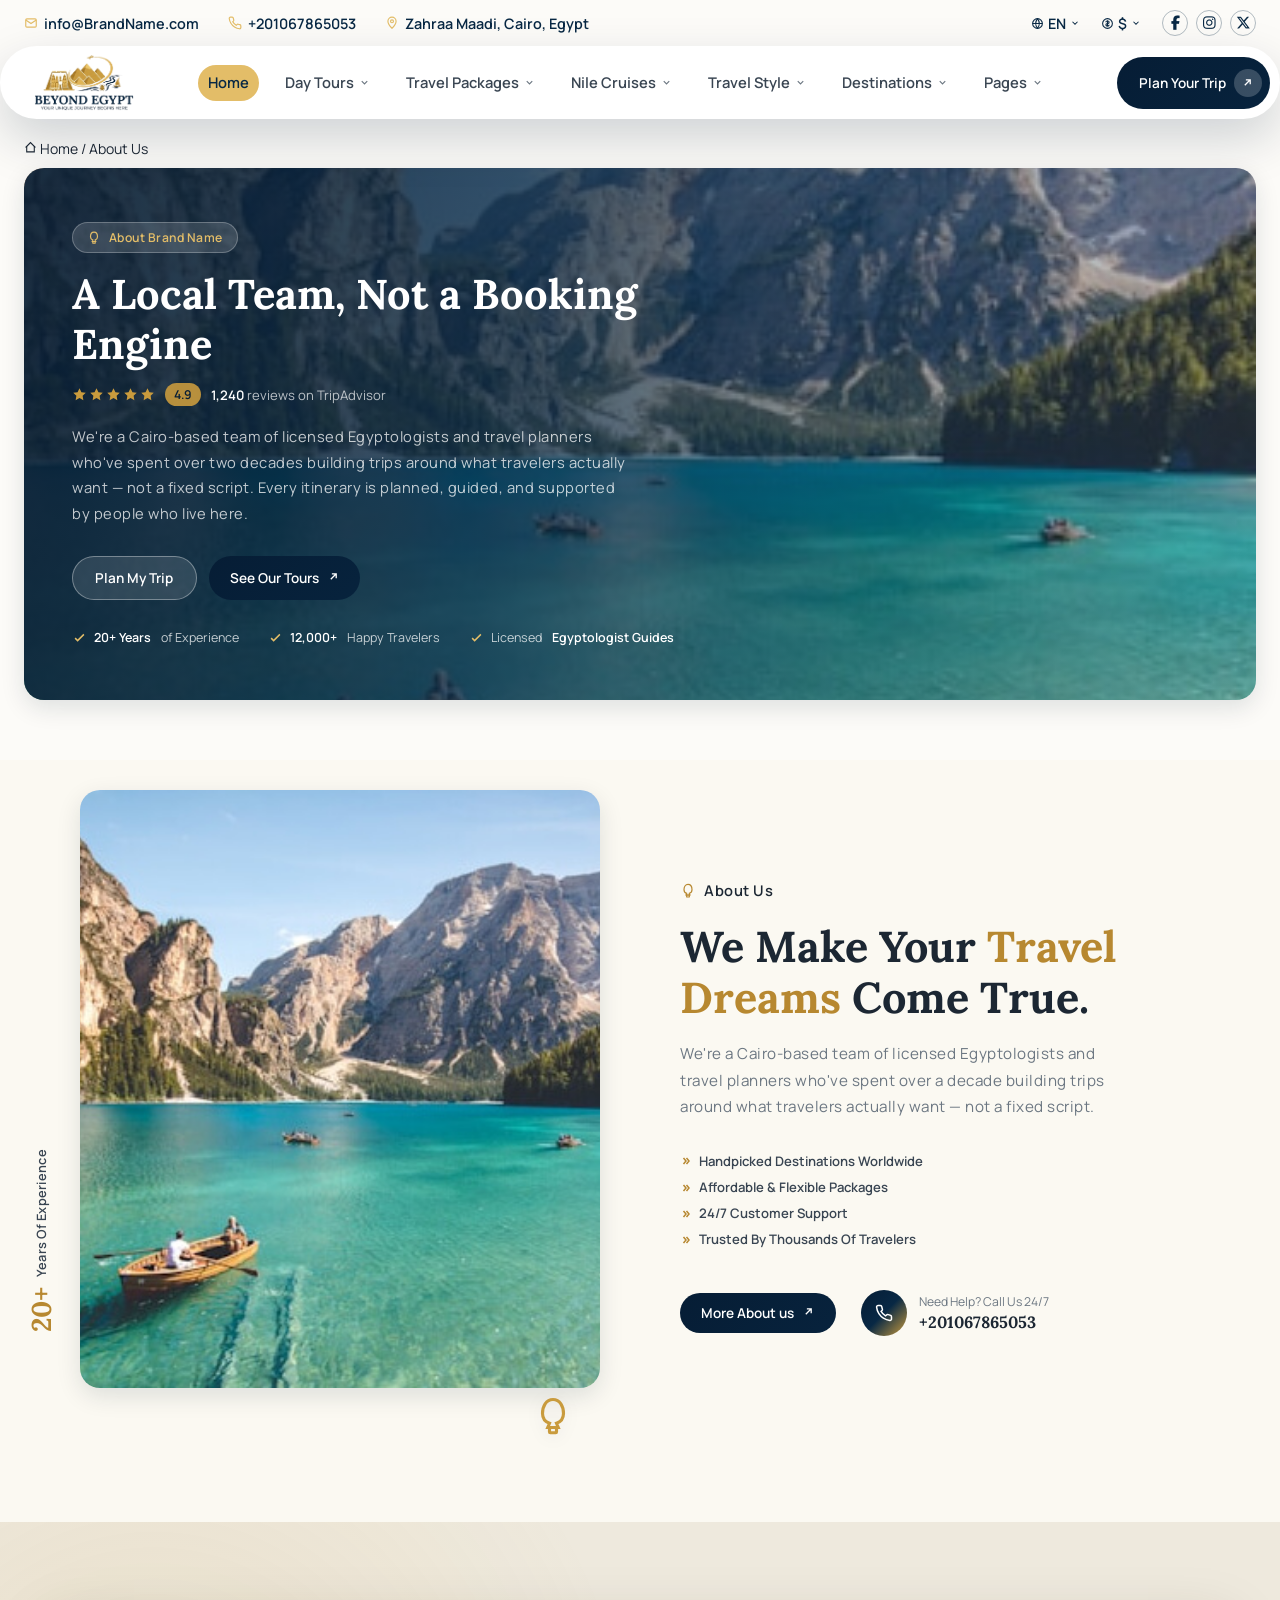
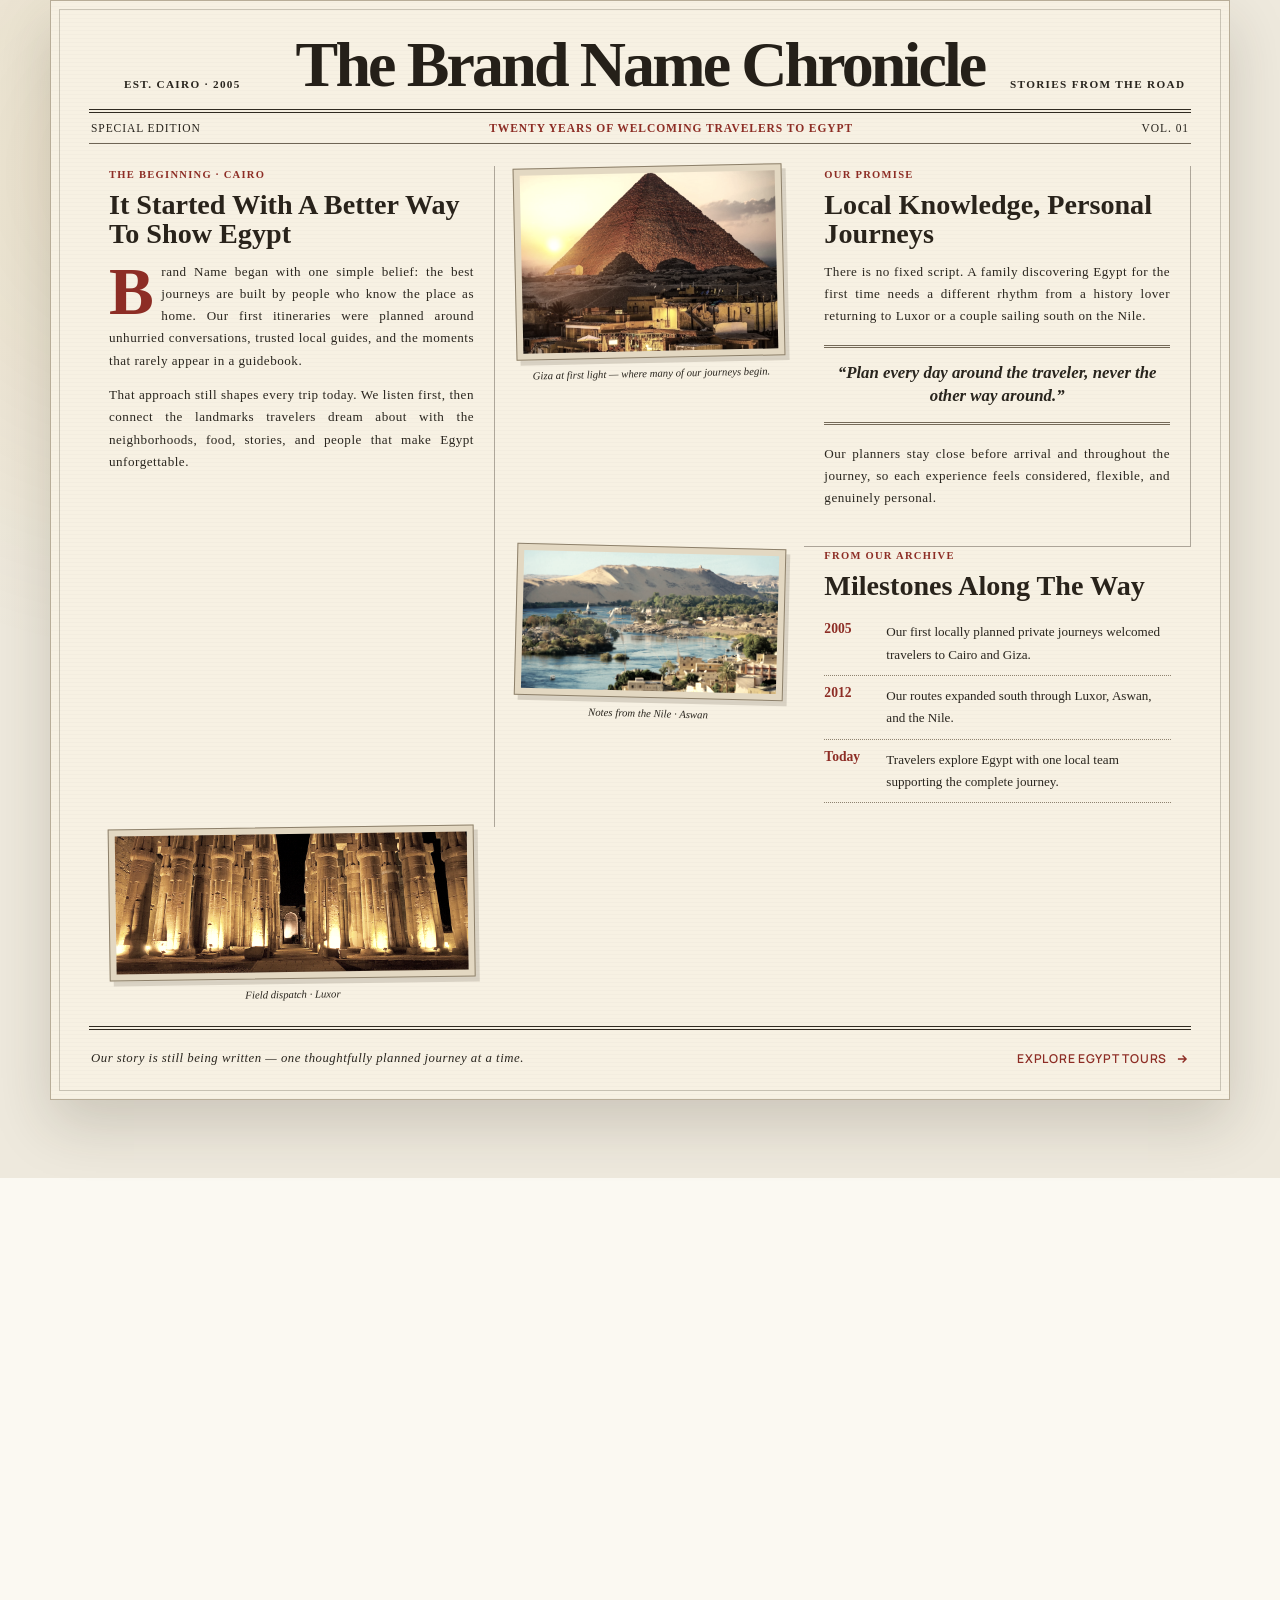
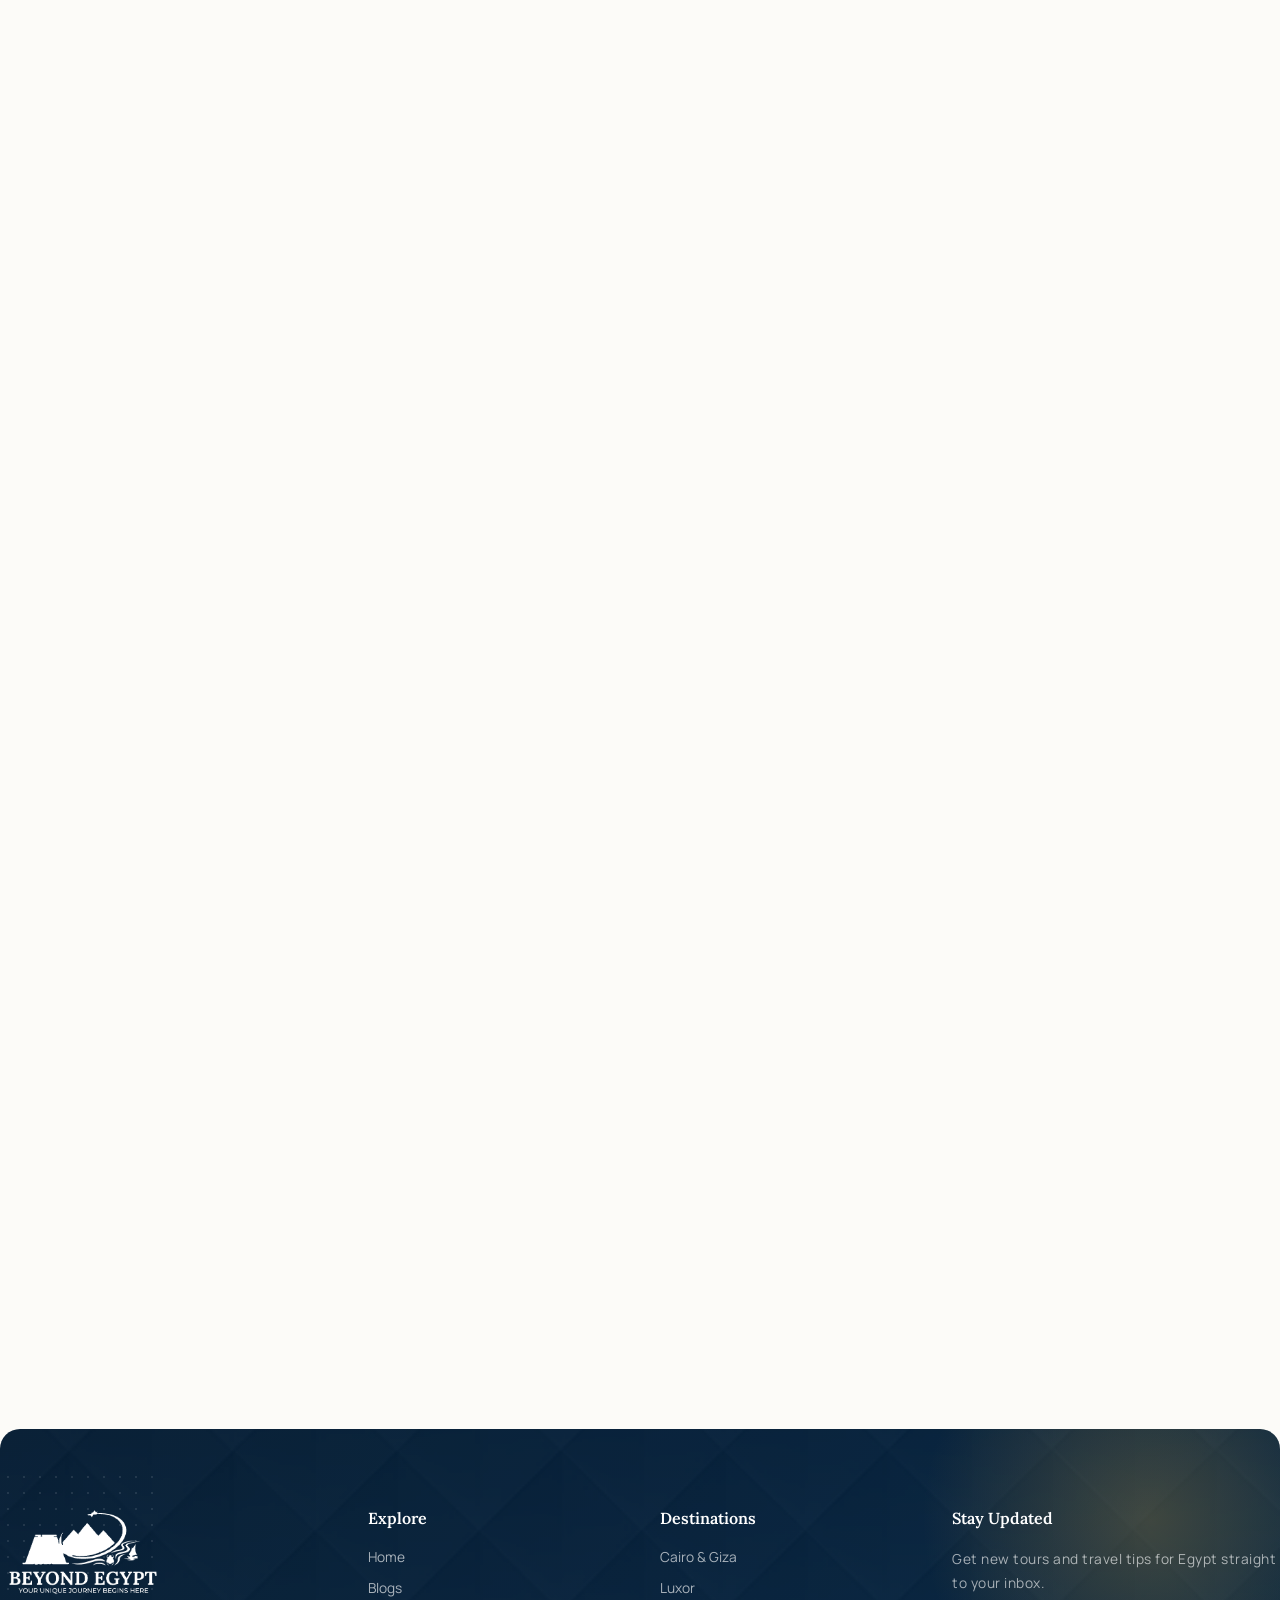
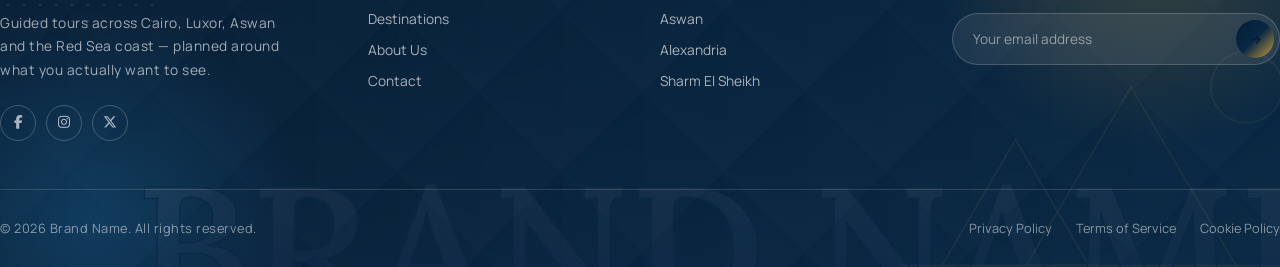
==== commit 10b24397: "remove brand name remove brand name" ====
--- a/about.html
+++ b/about.html
@@ -5,14 +5,14 @@
   <meta charset="UTF-8" />
   <meta name="viewport" content="width=device-width, initial-scale=1, viewport-fit=cover" />
 
-  <title>About Us | Beyond Egypt</title>
+  <title>About Us | Brand Name</title>
   <meta name="description"
-    content="Meet the licensed Egyptologists and local travel planners behind Beyond Egypt — who we are, how we work, and why travelers trust us with their trip to Egypt." />
+    content="Meet the licensed Egyptologists and local travel planners behind Brand Name — who we are, how we work, and why travelers trust us with their trip to Egypt." />
   <meta name="keywords"
-    content="About Beyond Egypt, Egypt tour company, licensed Egyptologist guides, Egypt travel agency, Cairo tour operator, Egypt local guides" />
-  <meta name="author" content="Beyond Egypt" />
+    content="About Brand Name, Egypt tour company, licensed Egyptologist guides, Egypt travel agency, Cairo tour operator, Egypt local guides" />
+  <meta name="author" content="Brand Name" />
   <meta name="robots" content="index, follow" />
-  <link rel="canonical" href="https://www.beyondegypt.com/about" />
+  <link rel="canonical" href="https://www.BrandName.com/about" />
   <meta name="theme-color" content="#082844" />
   <link rel="preload" as="image" href="assets/images/tours/visiting-place2.jpg" fetchpriority="high" />
 
@@ -22,22 +22,22 @@
 
   <!-- Open Graph -->
   <meta property="og:type" content="website" />
-  <meta property="og:site_name" content="Beyond Egypt" />
-  <meta property="og:title" content="About Us | Beyond Egypt" />
+  <meta property="og:site_name" content="Brand Name" />
+  <meta property="og:title" content="About Us | Brand Name" />
   <meta property="og:description"
-    content="Meet the licensed Egyptologists and local travel planners behind Beyond Egypt — who we are, how we work, and why travelers trust us with their trip to Egypt." />
-  <meta property="og:url" content="https://www.beyondegypt.com/about" />
-  <meta property="og:image" content="https://www.beyondegypt.com/assets/images/tours/visiting-place2.jpg" />
+    content="Meet the licensed Egyptologists and local travel planners behind Brand Name — who we are, how we work, and why travelers trust us with their trip to Egypt." />
+  <meta property="og:url" content="https://www.BrandName.com/about" />
+  <meta property="og:image" content="https://www.BrandName.com/assets/images/tours/visiting-place2.jpg" />
   <meta property="og:image:width" content="1400" />
   <meta property="og:image:height" content="520" />
   <meta property="og:locale" content="en_US" />
 
   <!-- Twitter -->
   <meta name="twitter:card" content="summary_large_image" />
-  <meta name="twitter:title" content="About Us | Beyond Egypt" />
+  <meta name="twitter:title" content="About Us | Brand Name" />
   <meta name="twitter:description"
-    content="Meet the licensed Egyptologists and local travel planners behind Beyond Egypt — who we are, how we work, and why travelers trust us." />
-  <meta name="twitter:image" content="https://www.beyondegypt.com/assets/images/tours/visiting-place2.jpg" />
+    content="Meet the licensed Egyptologists and local travel planners behind Brand Name — who we are, how we work, and why travelers trust us." />
+  <meta name="twitter:image" content="https://www.BrandName.com/assets/images/tours/visiting-place2.jpg" />
 
   <!-- Performance: connect early, preload the LCP image, load fonts without blocking render -->
   <link rel="preconnect" href="https://fonts.googleapis.com" />
@@ -69,10 +69,10 @@
 {
   "@context": "https://schema.org",
   "@type": "TravelAgency",
-  "name": "Beyond Egypt",
-  "url": "https://www.beyondegypt.com/",
-  "logo": "https://www.beyondegypt.com/assets/img/logo.png",
-  "image": "https://www.beyondegypt.com/assets/images/tours/visiting-place2.jpg",
+  "name": "Brand Name",
+  "url": "https://www.BrandName.com/",
+  "logo": "https://www.BrandName.com/assets/img/logo.png",
+  "image": "https://www.BrandName.com/assets/images/tours/visiting-place2.jpg",
   "priceRange": "$$",
   "areaServed": "Egypt",
   "foundingDate": "2005",
@@ -89,8 +89,8 @@
   "@context": "https://schema.org",
   "@type": "BreadcrumbList",
   "itemListElement": [
-      {"@type":"ListItem","position":1,"name":"Home","item":"https://www.beyondegypt.com/"},
-      {"@type":"ListItem","position":2,"name":"About Us","item":"https://www.beyondegypt.com/about"}
+      {"@type":"ListItem","position":1,"name":"Home","item":"https://www.BrandName.com/"},
+      {"@type":"ListItem","position":2,"name":"About Us","item":"https://www.BrandName.com/about"}
   ]
 }
 </script>
@@ -101,9 +101,9 @@
   "@context": "https://schema.org",
   "@type": "AboutPage",
   "name": "About Us",
-  "url": "https://www.beyondegypt.com/about",
-  "isPartOf": { "@type": "WebSite", "name": "Beyond Egypt", "url": "https://www.beyondegypt.com/" },
-  "mainEntity": { "@type": "TravelAgency", "name": "Beyond Egypt" }
+  "url": "https://www.BrandName.com/about",
+  "isPartOf": { "@type": "WebSite", "name": "Brand Name", "url": "https://www.BrandName.com/" },
+  "mainEntity": { "@type": "TravelAgency", "name": "Brand Name" }
 }
 </script>
 
@@ -112,11 +112,11 @@
 {
   "@context": "https://schema.org",
   "@type": "WebSite",
-  "name": "Beyond Egypt",
-  "url": "https://www.beyondegypt.com/",
+  "name": "Brand Name",
+  "url": "https://www.BrandName.com/",
   "potentialAction": {
     "@type": "SearchAction",
-    "target": "https://www.beyondegypt.com/search?q={search_term_string}",
+    "target": "https://www.BrandName.com/search?q={search_term_string}",
     "query-input": "required name=search_term_string"
   }
 }
@@ -135,7 +135,7 @@
     },
     {
       "@type": "Question",
-      "name": "How long has Beyond Egypt been operating?",
+      "name": "How long has Brand Name been operating?",
       "acceptedAnswer": { "@type": "Answer", "text": "Since 2005 — over 20 years, and still run by the same core team of Cairo-based Egyptologists who started it." }
     },
     {
@@ -173,12 +173,12 @@
       <div class="topbar">
         <div class="wrap topbar__inner">
           <div class="topbar__left">
-            <a href="mailto:info@egyptbeyond.com">
+            <a href="mailto:info@BrandName.com">
               <svg width="14" height="14" viewBox="0 0 24 24" fill="none" stroke="currentColor" stroke-width="2">
                 <rect x="3" y="5" width="18" height="14" rx="2" />
                 <path d="M3 7l9 6 9-6" />
               </svg>
-              info@egyptbeyond.com
+              info@BrandName.com
             </a>
             <a href="tel:+201067865053">
               <svg width="14" height="14" viewBox="0 0 24 24" fill="none" stroke="currentColor" stroke-width="2">
@@ -261,9 +261,9 @@
           <div class="nav-pill w-full">
             <a href="index.html" class="logo">
               <picture>
-                <source media="(min-width: 769px)" srcset="assets/images/beyonds-logo.png" sizes="100vw"
-                  type="image/png" width="874" height="500"><img title="image" src="assets/images/beyonds-logo.png"
-                  alt="Beyond Egypt" sizes="100vw" decoding="async" loading="lazy" fetchpriority="low" width="874"
+                <source media="(min-width: 769px)" srcset="assets/images/BrandName-logo.png" sizes="100vw"
+                  type="image/png" width="874" height="500"><img title="image" src="assets/images/BrandName-logo.png"
+                  alt="Brand Name" sizes="100vw" decoding="async" loading="lazy" fetchpriority="low" width="874"
                   height="500">
               </picture>
             </a>
@@ -508,7 +508,7 @@
         </svg>
       </button>
       <a href="index.html" class="mobile-menu__logo">
-        <img src="assets/images/beyonds-logo.png" alt="Beyond Egypt">
+        <img src="assets/images/BrandName-logo.png" alt="Brand Name">
       </a>
       <div class="mobile-menu__views" id="mobileMenuViews">
         <div class="mobile-menu__panel mobile-menu__panel--main">
@@ -753,7 +753,7 @@
                 <path d="M12 2C8 2 6 6 6 10a6 6 0 0 0 4 5.6L9 18h6l-1-2.4A6 6 0 0 0 18 10c0-4-2-8-6-8z" />
                 <rect x="10" y="18" width="4" height="3" rx="0.5" />
               </svg>
-              About Beyond Egypt
+              About Brand Name
             </span>
             <h1>A Local Team, Not a Booking Engine</h1>
 
@@ -923,7 +923,7 @@
       <div class="heritage-journal">
         <header class="heritage-journal__masthead">
           <span>Est. Cairo · 2005</span>
-          <h2 id="heritageJournalTitle">The Beyond Egypt Chronicle</h2>
+          <h2 id="heritageJournalTitle">The Brand Name Chronicle</h2>
           <span>Stories From The Road</span>
         </header>
 
@@ -937,7 +937,7 @@
           <article class="heritage-journal__story heritage-journal__story--lead">
             <p class="heritage-journal__kicker">The beginning · Cairo</p>
             <h3>It Started With A Better Way To Show Egypt</h3>
-            <p class="heritage-journal__dropcap">Beyond Egypt began with one simple belief: the best journeys are built
+            <p class="heritage-journal__dropcap">Brand Name began with one simple belief: the best journeys are built
               by
               people who know the place as home. Our first itineraries were planned around unhurried conversations,
               trusted local guides, and the moments that rarely appear in a guidebook.</p>
@@ -1584,9 +1584,9 @@
                 quote.</p>
             </div>
           </div>
-          <div class="beyond-faq-controls">
-            <button class="beyond-faq-toggle-btn">Show More ↓</button>
-            <a href="contact.html" class="beyond-faq-cta-link" style="display: none; margin-left: 10px;">
+          <div class="BrandName-faq-controls">
+            <button class="BrandName-faq-toggle-btn">Show More ↓</button>
+            <a href="contact.html" class="BrandName-faq-cta-link" style="display: none; margin-left: 10px;">
               <svg viewBox="0 0 24 24" fill="none" stroke="currentColor" stroke-width="2" stroke-linecap="round">
                 <path d="M21 15a2 2 0 0 1-2 2H7l-4 4V5a2 2 0 0 1 2-2h14a2 2 0 0 1 2 2z"></path>
               </svg>
@@ -1614,10 +1614,10 @@
                 transform="translate(100 100)" fill="none" stroke="none" pathLength="100" />
 
               <text class="text-content">
-                <textPath href="#text" startOffset="0%">Check our Awesome Tours now from Beyond Egypt Travel
+                <textPath href="#text" startOffset="0%">Check our Awesome Tours now from Brand Name Travel
                   <animate attributeName="startOffset" from="0%" to="100%" dur="15s" repeatCount="indefinite" />
                 </textPath>
-                <textPath href="#text" startOffset="100%">Check our Awesome Tours now from Beyond Egypt
+                <textPath href="#text" startOffset="100%">Check our Awesome Tours now from Brand Name
                   <animate attributeName="startOffset" from="-100%" to="0%" dur="15s" repeatCount="indefinite" />
                 </textPath>
               </text>
@@ -1837,9 +1837,9 @@
       <div class="footer-col">
         <a href="index.html" class="footer-logo">
           <picture>
-            <source media="(min-width: 769px)" srcset="assets/images/beyonds-logo.png" sizes="100vw" width="874"
-              type="image/png" height="500"><img title="image" src="assets/images/beyonds-logo.png"
-              alt="Beyond Egypt Logo" width="874" loading="lazy" decoding="async" sizes="100vw" fetchpriority="low"
+            <source media="(min-width: 769px)" srcset="assets/images/BrandName-logo.png" sizes="100vw" width="874"
+              type="image/png" height="500"><img title="image" src="assets/images/BrandName-logo.png"
+              alt="Brand Name Logo" width="874" loading="lazy" decoding="async" sizes="100vw" fetchpriority="low"
               height="500">
           </picture>
         </a>
@@ -1889,14 +1889,14 @@
     </div>
 
     <div class="wrap site-footer__bottom">
-      <p>&copy; <span id="year"></span> Beyond Egypt. All rights reserved.</p>
+      <p>&copy; <span id="year"></span> Brand Name. All rights reserved.</p>
       <ul class="site-footer__legal">
         <li><a href="free-page.html">Privacy Policy</a></li>
         <li><a href="free-page.html">Terms of Service</a></li>
         <li><a href="free-page.html">Cookie Policy</a></li>
       </ul>
     </div>
-    <div class="bg-text-style5">Beyond Egypt</div>
+    <div class="bg-text-style5">Brand Name</div>
   </footer>
   <!--=============================================
           End : Footer
--- a/assets/css/about.css
+++ b/assets/css/about.css
@@ -1826,7 +1826,7 @@
   color: var(--color-gray-700);
 } */
 
-.beyond-faq-controls {
+.BrandName-faq-controls {
   display: flex;
   margin-top: 15px;
   width: 100%;
@@ -1834,7 +1834,7 @@
   padding: 0 0.5rem;
 }
 
-.beyond-faq-toggle-btn {
+.BrandName-faq-toggle-btn {
   font-size: 14px;
   font-weight: 600;
   color: var(--color-accent-dark);
@@ -1845,13 +1845,13 @@
   background: transparent;
 }
 
-.beyond-faq-a p {
+.BrandName-faq-a p {
   font-size: .875rem;
   color: var(--text-body);
   line-height: 1.75;
 }
 
-.beyond-faq-cta-link {
+.BrandName-faq-cta-link {
   display: inline-flex;
   align-items: center;
   display: none;
@@ -1863,12 +1863,12 @@
   transition: color .2s, gap .2s;
 }
 
-.beyond-faq-cta-link svg {
+.BrandName-faq-cta-link svg {
   width: 18px;
   height: 18px;
 }
 
-.beyond-faq-cta-link:hover {
+.BrandName-faq-cta-link:hover {
   color: var(--color-accent);
   gap: .75rem;
 }
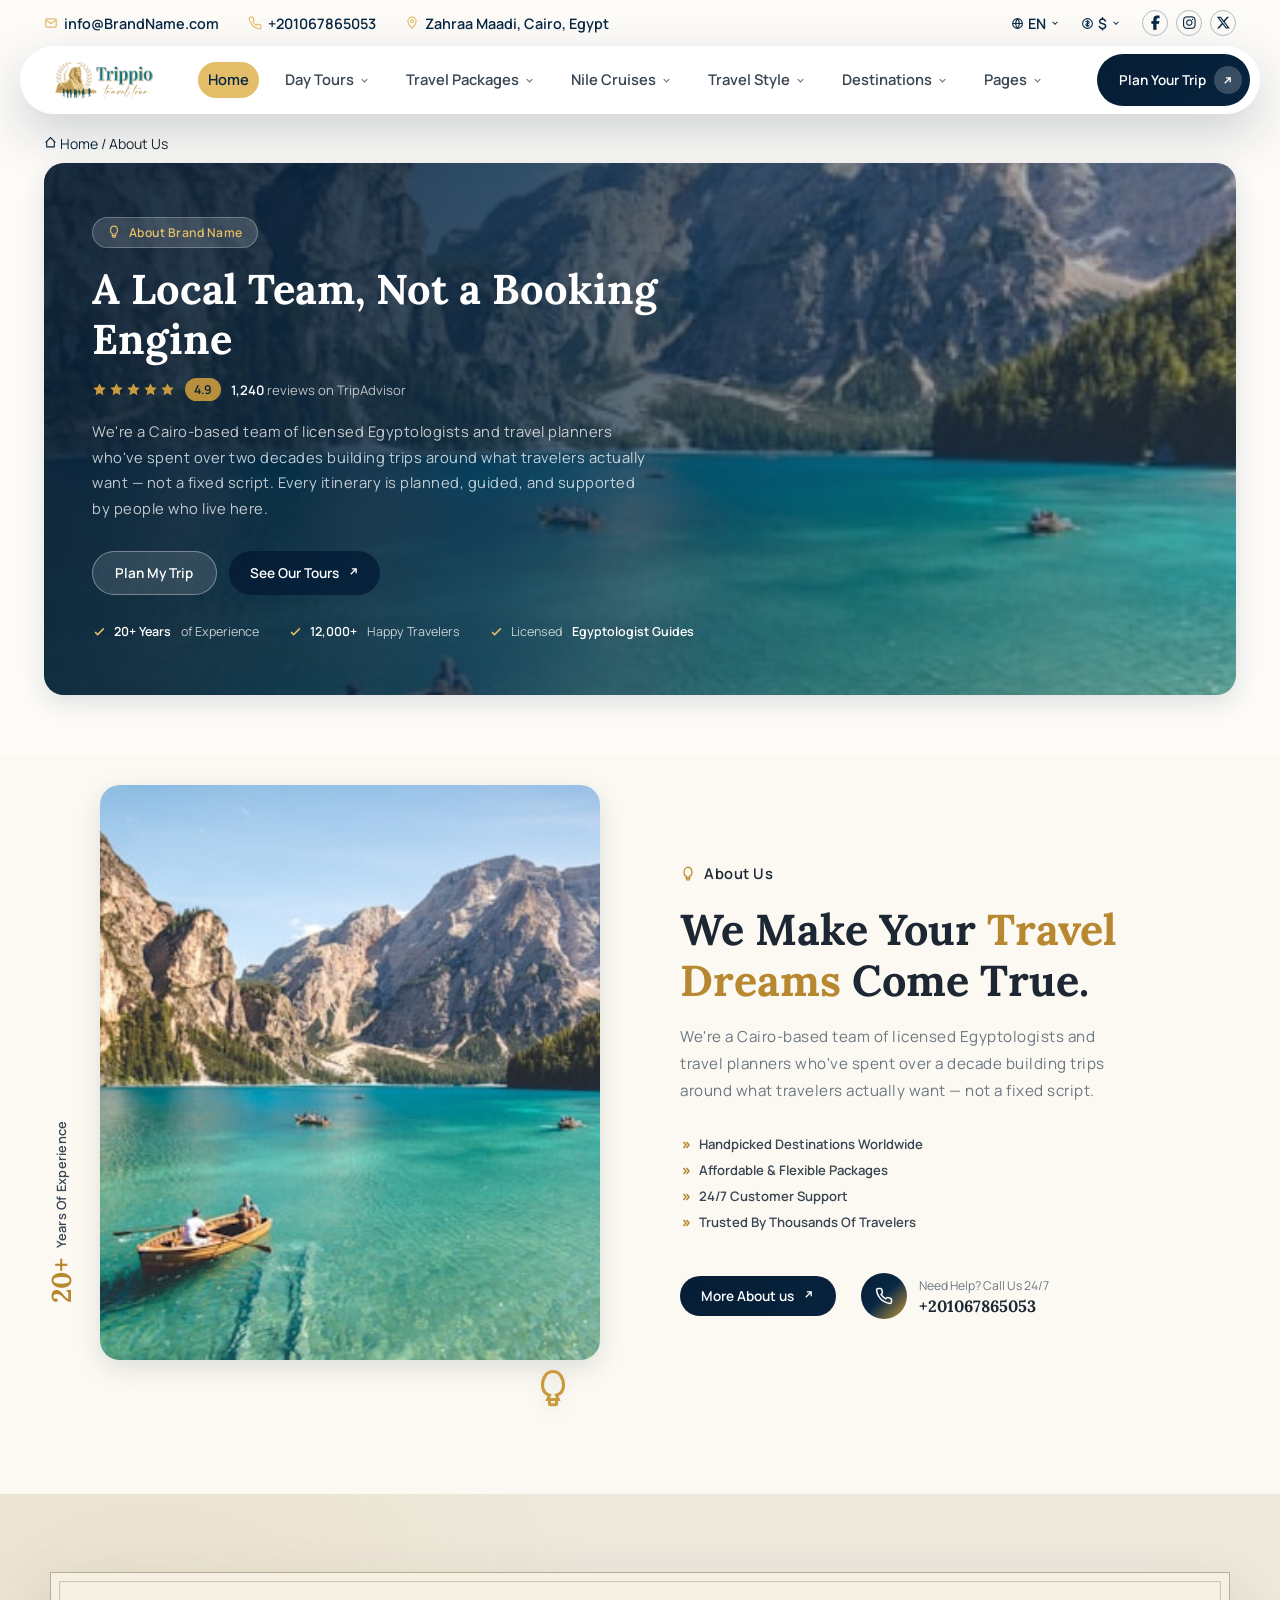
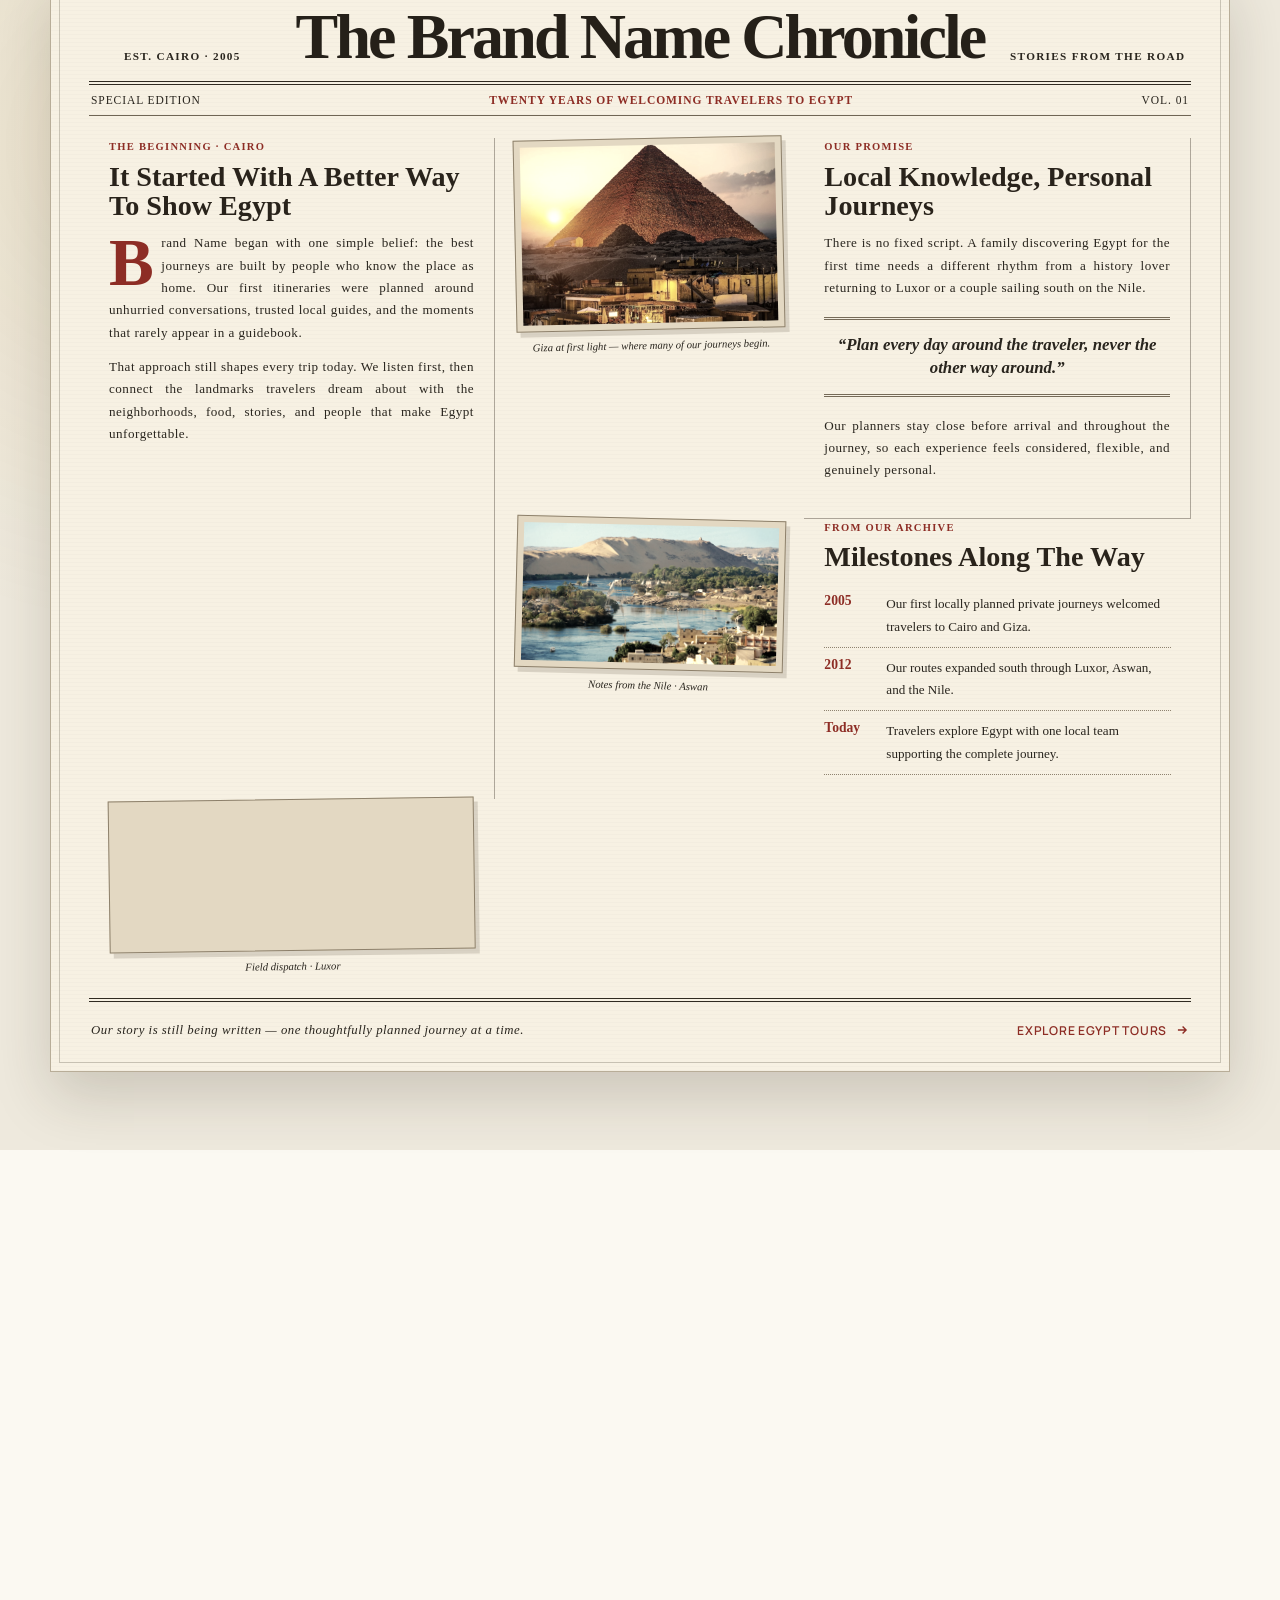
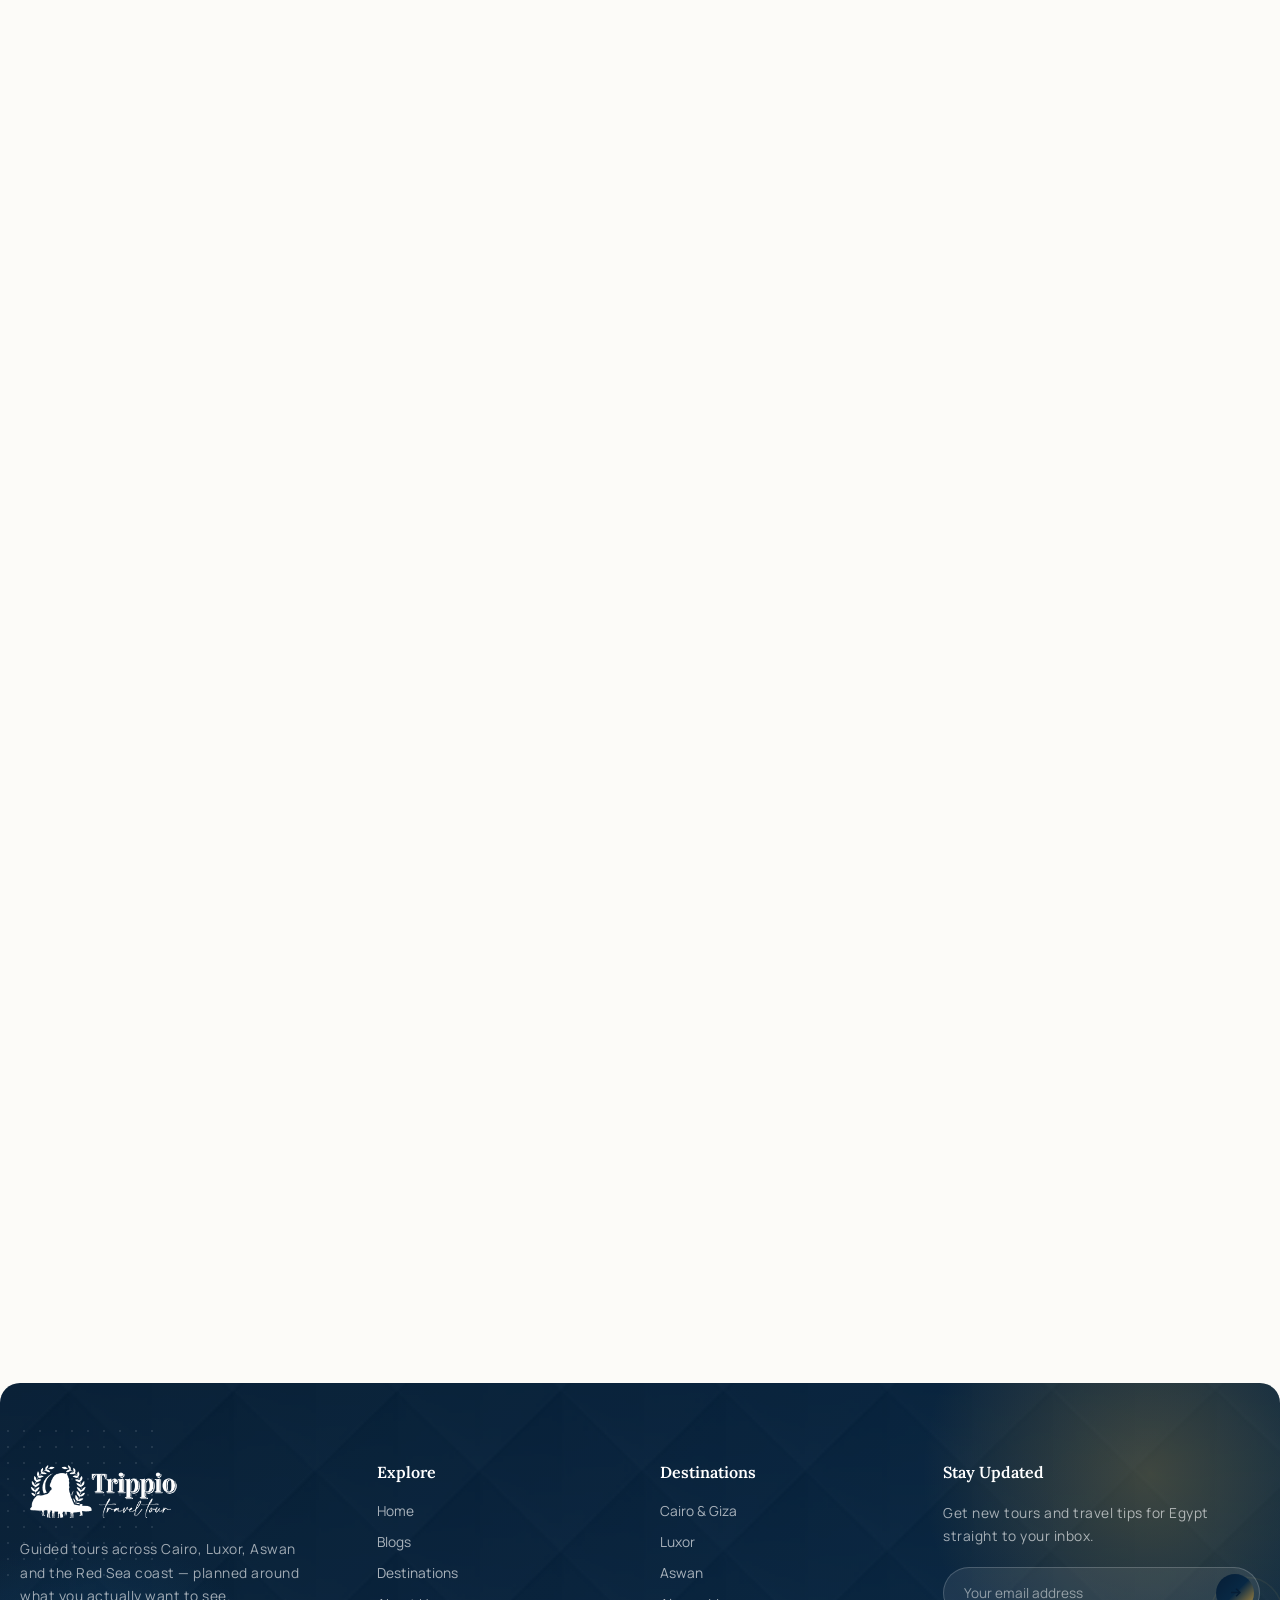
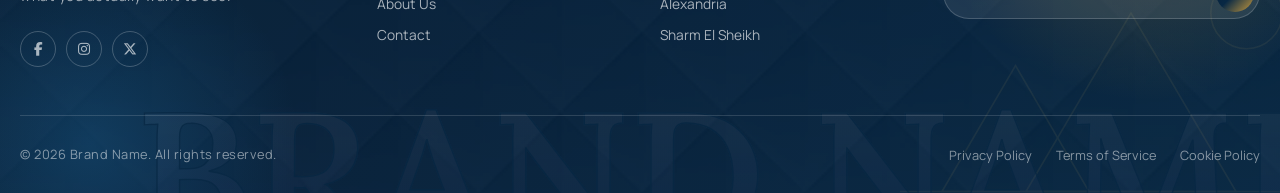
==== commit 160f9595: "fix global css" ====
--- a/about.html
+++ b/about.html
@@ -1023,11 +1023,11 @@
   <section class="services-section">
     <div class="wrap">
       <div class="section-title">
-        <div class="section-title__main">
+        <div class="section-title">
           <span class="eyebrow">
             <picture>
-              <source media="(min-width: 769px)" srcset="assets/images/pryamids.svg" sizes="100vw" type="image/svg+xml"
-                width="490" height="490"><img title="image" src="assets/images/pryamids.svg" alt="What We Offer Icon"
+              <source media="(min-width: 769px)" srcset="assets/images/svg/pryamids.svg" sizes="100vw" type="image/svg+xml"
+                width="490" height="490"><img title="image" src="assets/images/svg/pryamids.svg" alt="What We Offer Icon"
                 sizes="100vw" decoding="async" loading="lazy" fetchpriority="low" width="490" height="490">
             </picture> What We
             Offer
@@ -1219,7 +1219,7 @@
     <div class="testi-stage__glow"></div>
     <div class="wrap">
       <div class="section-title">
-        <div class="section-title__main">
+        <div class="section-title">
           <span class="eyebrow">Client Stories</span>
           <h2>What Travelers Say</h2>
         </div>
@@ -1462,11 +1462,11 @@
   <section class="section">
     <div class="wrap">
       <div class="section-title">
-        <div class="section-title__main">
+        <div class="section-title">
           <span class="eyebrow">
             <picture>
-              <source media="(min-width: 769px)" srcset="assets/images/pryamids.svg" sizes="100vw" type="image/svg+xml"
-                width="490" height="490"><img title="image" src="assets/images/pryamids.svg" alt="Section Icon"
+              <source media="(min-width: 769px)" srcset="assets/images/svg/pryamids.svg" sizes="100vw" type="image/svg+xml"
+                width="490" height="490"><img title="image" src="assets/images/svg/pryamids.svg" alt="Section Icon"
                 sizes="100vw" decoding="async" loading="lazy" fetchpriority="low" width="490" height="490">
             </picture> Got
             Questions?
--- a/assets/css/global.css
+++ b/assets/css/global.css
@@ -1,6 +1,6 @@
-/*===============================================
- Start Import Font Section
- ===============================================*/
+/*====================================================
+  start import font section
+======================================================*/
 
 /* lora-regular - latin */
 @font-face {
@@ -90,12 +90,12 @@
   /* Chrome 36+, Opera 23+, Firefox 39+, Safari 12+, iOS 10+ */
 }
 
-/*=========================================
-  End Import Font s section
-  ========================================*/
-/*=========================================
-  start  Commom css
-  ========================================*/
+/*====================================================
+  end import font section
+======================================================*/
+/*====================================================
+  start common css
+======================================================*/
 * {
   -webkit-transition: 0.4s ease-in-out;
   -o-transition: 0.4s ease-in-out;
@@ -104,18 +104,18 @@
 }
 
 :root {
-  --color-primary: #082844;
-  --color-primary-dark: #061d35;
-  --color-primary-light: #0d385a;
-
-  --color-secondary: #16507d;
-  --color-secondary-dark: #0d385a;
-  --color-secondary-light: #1d689f;
-
-  --color-accent: #c99b3d;
-  --color-accent-light: #e3bd68;
-  --color-accent-dark: #b78830;
-  --color-white: #ffffff;
+  --main-color: #082844;
+  --main-color-dark: #061d35;
+  --main-color-light: #0d385a;
+
+  --color-second: #16507d;
+  --color-second-dark: #0d385a;
+  --color-second-light: #1d689f;
+
+  --accent-color: #c99b3d;
+  --accent-color-light: #e3bd68;
+  --accent-color-dark: #b78830;
+  --white-color: #ffffff;
   --color-off-white: #fcfbf8;
   --color-blue-tint: #eef4f9;
   --color-bg-gold: rgb(227 189 104 / 4%);
@@ -127,9 +127,9 @@
   --color-gray-700: #394552;
   --color-gray-900: #1c2733;
 
-  --gradient-main: linear-gradient(135deg, var(--color-primary-dark), var(--color-primary));
-  --gradient-accent: linear-gradient(135deg, var(--color-primary-dark), var(--color-primary), var(--color-accent));
-  --gradient-hover: linear-gradient(135deg, var(--color-primary-light) 0%, var(--color-secondary) 50%, var(--color-secondary-light) 100%);
+  --gradient-main: linear-gradient(135deg, var(--main-color-dark), var(--main-color));
+  --gradient-accent: linear-gradient(135deg, var(--main-color-dark), var(--main-color), var(--accent-color));
+  --gradient-hover: linear-gradient(135deg, var(--main-color-light) 0%, var(--color-second) 50%, var(--color-second-light) 100%);
 
   --shadow-sm: 0 2px 8px rgba(6, 29, 53, .08);
   --shadow-md: 0 8px 24px rgba(6, 29, 53, .12);
@@ -142,8 +142,8 @@
   --font-heading: "Lora", serif;
   --font-body: "Manrope", sans-serif;
 
-  --clr-btn: var(--color-primary);
-  --container: 1320px;
+  --clr-btn: var(--main-color);
+  --container: 1240px;
 }
 
 html {
@@ -217,7 +217,7 @@
 }
 
 h2 {
-  font-size: 30px;
+  font-size: 40px;
   font-weight: 600;
 }
 
@@ -275,9 +275,6 @@
   overflow: hidden;
 }
 
-.is-clickable {
-  cursor: pointer;
-}
 
 .breadcrumb {
   overflow-x: auto;
@@ -599,12 +596,12 @@
   width: 8px;
 }
 
-/* الخلفية */
+/* background */
 ::-webkit-scrollbar-track {
   background: #f1f1f1;
 }
 
-/* المقبض */
+/* clicked */
 ::-webkit-scrollbar-thumb {
   background: #888;
   border-radius: 10px;
@@ -614,7 +611,7 @@
   background: #555;
 }
 
-/* إخفاء الأسهم */
+/* hide arrow   */
 ::-webkit-scrollbar-button {
   display: none !important;
 }
@@ -672,8 +669,8 @@
 
 
 ::selection {
-  background-color: hsl(220 90% 56%);
-  color: white;
+  background-color: var(--accent-color);
+  color: var(--white-color);
 }
 
 ::-webkit-scrollbar {
@@ -685,9 +682,198 @@
   border-radius: 999px;
 }
 
-/*=========================================
-  end   Commom css
-  ========================================*/
+/* Keep responsive <picture> wrappers layout-neutral for existing image components. */
+picture {
+  display: contents;
+}
+
+/* Decorative section marks must not use their large intrinsic SVG dimensions. */
+.eyebrow img,
+.tailor-eyebrow img {
+  width: 28px;
+  height: 28px;
+  flex: 0 0 28px;
+  object-fit: contain;
+}
+
+/*
+ * Small local utility subset used by the static templates.
+ * Keeping these rules local removes the render-blocking Tailwind CDN compiler.
+ */
+.max-w-7xl {
+  max-width: var(--container);
+}
+
+.container {
+  width: 100%;
+}
+
+.mx-auto {
+  margin-inline: auto;
+}
+
+.flex {
+  display: flex;
+}
+
+.grid {
+  display: grid;
+}
+
+.block {
+  display: block;
+}
+
+.hidden {
+  display: none;
+}
+
+.relative {
+  position: relative;
+}
+
+.absolute {
+  position: absolute;
+}
+
+.fixed {
+  position: fixed;
+}
+
+.sticky {
+  position: sticky;
+}
+
+.w-full {
+  width: 100%;
+}
+
+.items-center {
+  align-items: center;
+}
+
+.justify-between {
+  justify-content: space-between;
+}
+
+.gap-2 {
+  gap: .5rem;
+}
+
+.gap-4 {
+  gap: 1rem;
+}
+
+.gap-8 {
+  gap: 2rem;
+}
+
+.grid-cols-1 {
+  grid-template-columns: repeat(1, minmax(0, 1fr));
+}
+
+.p-4 {
+  padding: 1rem;
+}
+
+.px-6 {
+  padding-inline: 1.5rem;
+}
+
+.text-xs {
+  font-size: .75rem;
+  line-height: 1rem;
+}
+
+@media (min-width: 768px) {
+  .md\:px-2 {
+    padding-inline: .5rem;
+  }
+
+  .md\:grid-cols-3 {
+    grid-template-columns: repeat(3, minmax(0, 1fr));
+  }
+
+  .md\:grid-cols-4 {
+    grid-template-columns: repeat(4, minmax(0, 1fr));
+  }
+}
+
+@media (min-width: 1024px) {
+  .lg\:grid-cols-12 {
+    grid-template-columns: repeat(12, minmax(0, 1fr));
+  }
+
+  .lg\:col-span-8 {
+    grid-column: span 8 / span 8;
+  }
+
+  .lg\:col-span-4 {
+    grid-column: span 4 / span 4;
+  }
+}
+
+/* Skip rendering work for off-screen page sections until they approach the viewport. */
+@supports (content-visibility: auto) {
+
+  main>section:nth-of-type(n + 3),
+  body>section:nth-of-type(n + 4) {
+    content-visibility: auto;
+    contain-intrinsic-size: auto 700px;
+  }
+}
+
+
+
+/*====================================================
+  start global responsive
+======================================================*/
+@media (max-width: 767px) {
+  .wrap {
+    padding: 0 0.7rem;
+  }
+
+  .breadcrumb {
+    padding-bottom: 10px !important;
+    overflow-x: auto !important;
+    overflow-y: hidden !important;
+  }
+
+  .swiper-wrapper {
+    padding-bottom: 10px;
+  }
+
+  .section {
+    padding: 40px 0 !important;
+  }
+
+  .blog-section {
+    padding: 40px 0 !important;
+  }
+
+  .tours-section {
+    padding: 40px 0 !important;
+  }
+
+  testimonials-section-v2 {
+    padding: 40px 0 !important;
+  }
+
+  .services-section {
+    padding: 40px 0 !important;
+  }
+
+  .partners-section {
+    padding: 30px 0;
+  }
+
+  .cta-banner-section {
+    padding: 40px 0 !important;
+  }
+}
+/*====================================================
+  end common css
+======================================================*/
 /*====================================================
   start  section-title
 ======================================================*/
@@ -698,11 +884,11 @@
   margin: 0 0 2.5rem;
 }
 
-.section-title__main {
+.section-title {
   flex-shrink: 0;
 }
 
-.section-title__main .eyebrow {
+.section-title .eyebrow {
   display: inline-flex;
   align-items: center;
   gap: 10px;
@@ -710,16 +896,16 @@
   font-weight: 700;
   letter-spacing: 0.2em;
   text-transform: uppercase;
-  color: var(--color-accent-dark);
+  color: var(--accent-color-dark);
   margin-bottom: 0.5rem;
   line-height: 24px;
 }
 
-.section-title__main h2 {
+.section-title h2 {
   font-family: var(--font-heading);
   font-weight: 700;
   font-size: clamp(1.8rem, 3vw, 2.2rem);
-  color: var(--color-primary);
+  color: var(--main-color);
   margin: 0;
   text-transform: uppercase;
   letter-spacing: -0.01em;
@@ -756,6 +942,42 @@
 
 /*====================================================
   end section-title
+======================================================*/
+/*====================================================
+  start reusable show more / show less
+======================================================*/
+.js-readmore-btn {
+  display: inline-flex;
+  align-items: center;
+  gap: 6px;
+  margin-left: 4px;
+  padding: 0;
+  border: none;
+  background: none;
+  cursor: pointer;
+  font-family: var(--font-body, inherit);
+  font-weight: 700;
+  font-size: 0.86em;
+  color: var(--accent-color-dark);
+  white-space: nowrap;
+  vertical-align: baseline;
+}
+
+.js-readmore-btn:hover {
+  color: var(--main-color);
+  text-decoration: underline;
+}
+
+.js-readmore-btn i {
+  font-size: 0.85em;
+  transition: transform .25s ease;
+}
+
+.js-readmore.is-expanded .js-readmore-btn i {
+  transform: rotate(180deg);
+}
+/*====================================================
+  end reusable show more / show less
 ======================================================*/
 /*====================================================
   start scroll to top
@@ -787,7 +1009,7 @@
   line-height: 46px;
   width: 40px;
   height: 40px;
-  color: var(--color-secondary);
+  color: var(--color-second);
   cursor: pointer;
   display: block;
   z-index: 1;
@@ -796,7 +1018,7 @@
   animation: float 1500ms infinite ease-in-out;
   -webkit-transition: all 200ms linear;
   transition: all 200ms linear;
-  background-image: url(../images/pryamids.svg);
+  background-image: url(../images/svg/pryamids.svg);
   background-repeat: no-repeat;
   margin: 10px;
 }
@@ -816,12 +1038,12 @@
 }
 
 .progress-wrap svg.progress-circle path {
-  stroke: var(--color-primary);
+  stroke: var(--main-color);
   stroke-width: 4;
   box-sizing: border-box;
   -webkit-transition: all 200ms linear;
   transition: all 200ms linear;
-  stroke: var(--color-primary);
+  stroke: var(--main-color);
 }
 
 @-webkit-keyframes float {
@@ -858,13 +1080,13 @@
   }
 }
 
-/*=======================================
+/*====================================================
   end scroll to top
-========================================*/
-
-/* ============================================================
-      start  MOBILE FIXED FOOTER
-    ============================================================ */
+======================================================*/
+
+/*====================================================
+  start mobile fixed footer
+======================================================*/
 .mobile-fixed-footer {
   display: none;
 }
@@ -936,12 +1158,12 @@
   }
 }
 
-/*============================================================
-      end   MOBILE FIXED FOOTER
- ============================================================ */
-/* =========================================================
-     Start Header Section
-  ========================================================= */
+/*====================================================
+  end mobile fixed footer
+======================================================*/
+/*====================================================
+  start header section
+======================================================*/
 .header-wrap {
   position: absolute;
   top: 0;
@@ -1002,7 +1224,7 @@
 }
 
 .topbar__left svg {
-  stroke: var(--color-accent-light);
+  stroke: var(--accent-color-light);
   flex-shrink: 0;
 }
 
@@ -1030,7 +1252,7 @@
   top: calc(100% + 8px);
   left: 0;
   min-width: 130px;
-  background: var(--color-white);
+  background: var(--white-color);
   border-radius: var(--radius-md);
   box-shadow: 0 8px 28px rgba(0, 0, 0, .14);
   border: 1px solid var(--color-gray-200);
@@ -1066,7 +1288,7 @@
 
 .top-dropdown-menu a:hover {
   background: var(--color-gray-100);
-  color: var(--color-primary);
+  color: var(--main-color);
 }
 
 .top-dropdown-menu img {
@@ -1099,7 +1321,7 @@
 }
 
 .topbar__social svg {
-  stroke: var(--color-white);
+  stroke: var(--white-color);
   width: 12px;
   height: 12px;
 }
@@ -1110,12 +1332,12 @@
 
 .header-wrap.is-fixed .nav-pill-wrap {
   padding: 0;
-  background: var(--color-white);
+  background: var(--white-color);
   box-shadow: var(--shadow-sm);
 }
 
 .nav-pill {
-  background: var(--color-white);
+  background: var(--white-color);
   border-radius: 999px;
   box-shadow: var(--shadow-lg);
   padding: 8px 10px 8px 26px;
@@ -1139,13 +1361,13 @@
   font-family: var(--font-heading);
   font-weight: 700;
   font-size: 1.4rem;
-  color: var(--color-primary);
+  color: var(--main-color);
   text-decoration: none;
   letter-spacing: -0.01em;
 }
 
 .logo span {
-  color: var(--color-accent-dark);
+  color: var(--accent-color-dark);
   font-style: italic;
 }
 
@@ -1179,7 +1401,7 @@
 }
 
 .nav-pill__search svg {
-  stroke: var(--color-primary);
+  stroke: var(--main-color);
 }
 
 .nav-pill .btn--primary {
@@ -1188,7 +1410,7 @@
 }
 
 .nav-pill .btn--primary svg {
-  stroke: var(--color-white);
+  stroke: var(--white-color);
 }
 
 .nav-pill .btn--primary .btn__arrow {
@@ -1211,7 +1433,7 @@
   position: relative;
   --indicator-x: 0px;
   --indicator-width: 59px;
-  --nav-indicator-color: var(--color-accent-light);
+  --nav-indicator-color: var(--accent-color-light);
 }
 
 .main-nav>li>.nav-link {
@@ -1250,7 +1472,7 @@
 }
 
 .btn--primary {
-  color: var(--color-white);
+  color: var(--white-color);
   background-image: var(--gradient-main);
   background-size: 220% 100%;
   background-position: 0% 0%;
@@ -1263,8 +1485,8 @@
 }
 
 .btn--white {
-  color: var(--color-primary);
-  background: var(--color-white);
+  color: var(--main-color);
+  background: var(--white-color);
 }
 
 .btn--white:hover {
@@ -1272,9 +1494,9 @@
   box-shadow: var(--shadow-md);
 }
 
-/* =========================================================
-       NAV DROPDOWNS (desktop) — categories with subcategory panels
-    ========================================================= */
+/*====================================================
+  start nav dropdowns
+======================================================*/
 .main-nav li {
   position: relative;
   z-index: 1;
@@ -1284,7 +1506,7 @@
 .main-nav>li>.nav-link:hover,
 .main-nav>li>.nav-link.is-active,
 .main-nav li.is-open>.nav-link {
-  color: var(--color-primary);
+  color: var(--main-color);
 }
 
 .nav-caret {
@@ -1295,7 +1517,7 @@
 .main-nav li:hover .nav-caret,
 .main-nav li.is-open .nav-caret {
   transform: rotate(180deg);
-  stroke: var(--color-accent-dark);
+  stroke: var(--accent-color-dark);
 }
 
 .nav-dropdown {
@@ -1304,7 +1526,7 @@
   left: 50%;
   transform: translateX(-50%);
   min-width: 240px;
-  background: var(--color-white);
+  background: var(--white-color);
   border: 1px solid rgba(8, 40, 68, .1);
   border-radius: 16px;
   box-shadow: 0 18px 48px rgba(6, 29, 53, .16);
@@ -1332,7 +1554,7 @@
   transform: translateX(-50%) rotate(45deg);
   width: 12px;
   height: 12px;
-  background: var(--color-white);
+  background: var(--white-color);
   border-radius: 2px;
 }
 
@@ -1382,12 +1604,235 @@
 
 .nav-dropdown a:hover {
   background: var(--color-bg-gold);
+  color: var(--main-color);
+}
+
+/*====================================================
+  end nav dropdowns
+======================================================*/
+/*========== start mega menu ====================*/
+.nav-dropdown--mega {
+  display: grid;
+  grid-template-columns: 210px 210px 240px;
+  grid-template-rows: auto auto;
+  gap: 16px 24px;
+  min-width: 730px;
+  padding: 22px;
+}
+
+.mega-col {
+  grid-row: 1;
+  display: flex;
+  flex-direction: column;
+  gap: 5px;
+  padding: 4px;
+  border-radius: 12px;
+  background: var(--color-off-white);
+}
+
+.mega-col>a {
+  position: relative;
+  padding: 10px 12px 10px 28px;
+  line-height: 1.35;
+  white-space: normal;
+}
+
+.mega-col>a::before {
+  content: "";
+  position: absolute;
+  top: 50%;
+  left: 12px;
+  width: 6px;
+  height: 6px;
+  border-radius: 50%;
+  background: var(--color-accent);
+  transform: translateY(-50%);
+  transition: transform .25s ease, background .25s ease;
+}
+
+.mega-col>a:hover::before {
+  background: var(--color-primary);
+  transform: translateY(-50%) scale(1.35);
+}
+
+.mega-col--1 {
+  grid-column: 1;
+}
+
+.mega-col--2 {
+  grid-column: 2;
+}
+
+.mega-view-all {
+  grid-column: 1 / 3;
+  grid-row: 2;
+  display: inline-flex;
+  align-items: center;
+  justify-content: space-between;
+  gap: 10px;
+  margin-top: 0;
+  padding: 12px 16px;
+  border: 1px solid rgba(201, 155, 61, .35);
+  border-radius: 10px;
+  background: var(--color-bg-gold);
+  font-size: 0.84rem;
+  font-weight: 700;
   color: var(--color-primary);
-}
-
-/* =========================================================
-       MOBILE MENU — Viator-style slide-in with drill-down
-    ========================================================= */
+  text-decoration: none;
+  opacity: 1;
+  transform: none;
+  transition: color .25s ease, background .25s ease, border-color .25s ease, box-shadow .25s ease;
+}
+
+.mega-view-all:hover {
+  color: var(--color-white);
+  background: var(--gradient-main);
+  border-color: transparent;
+  box-shadow: var(--shadow-sm);
+}
+
+.mega-view-all svg {
+  stroke: var(--color-primary);
+  transition: transform .25s ease;
+}
+
+.mega-view-all:hover svg {
+  stroke: var(--color-white);
+  transform: translate(2px, -2px);
+}
+
+.mega-featured {
+  grid-column: 3;
+  grid-row: 1 / 3;
+  display: flex;
+  flex-direction: column;
+  gap: 10px;
+}
+
+.mega-featured__img {
+  position: relative;
+  display: block;
+  height: 130px;
+  border-radius: var(--radius-md);
+  overflow: hidden;
+  opacity: 1;
+  transform: none;
+  transition: box-shadow .25s ease, transform .3s ease;
+  padding: 0 !important;
+}
+
+.mega-featured__img picture,
+.mega-featured__img img {
+  width: 100%;
+  height: 100%;
+  display: block;
+}
+
+.mega-featured__img img {
+  object-fit: cover;
+  transition: transform .45s ease;
+}
+
+.mega-featured__img:hover {
+  box-shadow: var(--shadow-md);
+  transform: translateY(-2px);
+}
+
+.mega-featured__img:hover img {
+  transform: scale(1.06);
+}
+
+.mega-featured__img::after {
+  content: "";
+  position: absolute;
+  inset: 0;
+  background: linear-gradient(to top, rgba(6, 29, 53, .75), rgba(6, 29, 53, 0) 60%);
+}
+
+.mega-featured__title {
+  position: absolute;
+  left: 12px;
+  bottom: 10px;
+  z-index: 2;
+  color: var(--color-white);
+  font-weight: 700;
+  font-size: 0.95rem;
+  font-family: var(--font-heading);
+}
+
+.mega-featured__desc {
+  font-size: 12px;
+  line-height: 1.4;
+  color: var(--color-gray-500);
+}
+
+.mega-featured__cta {
+  display: inline-flex;
+  align-items: center;
+  justify-content: center;
+  gap: 6px;
+  padding: 12px 16px;
+  border: 1px solid transparent;
+  border-radius: 10px;
+  background-image: var(--gradient-main);
+  color: var(--color-white) !important;
+  font-size: 0.8rem;
+  font-weight: 700;
+  text-decoration: none;
+  opacity: 1;
+  transform: none;
+  box-shadow: 0 8px 18px rgba(6, 29, 53, .14);
+  transition: background .3s ease, color .25s ease, border-color .25s ease, box-shadow .25s ease;
+}
+
+.mega-featured__cta:hover {
+  color: var(--color-primary);
+  background: var(--color-white);
+  border-color: var(--color-accent);
+  box-shadow: 0 10px 24px rgba(6, 29, 53, .18);
+}
+
+.mega-featured__cta svg {
+  stroke: var(--color-white);
+  transition: stroke .25s ease, transform .25s ease;
+}
+
+.mega-featured__cta:hover svg {
+  stroke: var(--color-primary);
+  transform: translate(2px, -2px);
+}
+
+/* ===== Sliding hover indicator: generated outside the nav flex flow ===== */
+.main-nav::before {
+  content: "";
+  position: absolute;
+  top: 0;
+  left: 0;
+  width: var(--indicator-width);
+  height: 36px;
+  border-radius: 999px;
+  background: var(--nav-indicator-color);
+  pointer-events: none;
+  z-index: 0;
+  transform: translate3d(var(--indicator-x), 0, 0);
+  will-change: transform, width;
+  transition: transform .38s cubic-bezier(.22, 1, .36, 1), width .38s cubic-bezier(.22, 1, .36, 1);
+}
+
+/* ===== Mobile menu logo ===== */
+.mobile-menu__logo {
+  display: block;
+  padding: 0 0 1rem 1rem;
+}
+
+.mobile-menu__logo img {
+  width: 110px;
+  height: auto;
+}
+/*========== end mega menu ====================*/
+/*====================================================
+  start mobile menu
+======================================================*/
 .mobile-menu-overlay {
   position: fixed;
   inset: 0;
@@ -1410,7 +1855,7 @@
   left: 0;
   width: min(380px, 100%);
   height: 100%;
-  background: var(--color-white);
+  background: var(--white-color);
   z-index: 91;
   transform: translateX(-100%);
   transition: transform .4s cubic-bezier(.22, .7, .25, 1);
@@ -1500,7 +1945,7 @@
   font-family: var(--font-body);
   font-weight: 700;
   font-size: 0.78rem;
-  color: var(--color-white);
+  color: var(--white-color);
   background: var(--gradient-main);
   border: none;
   border-radius: 999px;
@@ -1560,7 +2005,7 @@
   flex-grow: 1;
   padding: 14px 2px;
   text-decoration: none;
-  color: var(--color-primary);
+  color: var(--main-color);
   font-weight: 700;
   font-size: 0.96rem;
 }
@@ -1595,12 +2040,12 @@
   padding: 6px 2px 1.4rem;
   font-weight: 700;
   font-size: 0.88rem;
-  color: var(--color-primary);
+  color: var(--main-color);
   cursor: pointer;
 }
 
 .mobile-menu__back svg {
-  stroke: var(--color-primary);
+  stroke: var(--main-color);
 }
 
 .mobile-menu__sub-title {
@@ -1633,7 +2078,7 @@
 }
 
 .mobile-menu__sub-list a:hover {
-  color: var(--color-accent-dark);
+  color: var(--accent-color-dark);
 }
 
 .mobile-menu__subpanel {
@@ -1664,7 +2109,7 @@
   padding: 13px 14px;
   border: 0;
   background: var(--color-off-white);
-  color: var(--color-primary);
+  color: var(--main-color);
   font: inherit;
   font-size: .9rem;
   font-weight: 700;
@@ -1685,7 +2130,7 @@
 }
 
 .mobile-menu__current-value {
-  color: var(--color-accent-dark);
+  color: var(--accent-color-dark);
   font-size: .78rem;
 }
 
@@ -1699,7 +2144,7 @@
 
 .mobile-menu__dropdown-menu {
   padding: 5px;
-  background: var(--color-white);
+  background: var(--white-color);
 }
 
 .mobile-menu__dropdown-menu[hidden] {
@@ -1726,7 +2171,7 @@
 .mobile-menu__dropdown-menu a:hover,
 .mobile-menu__dropdown-menu a:focus-visible {
   background: var(--color-bg-gold);
-  color: var(--color-primary);
+  color: var(--main-color);
 }
 
 .mobile-menu__dropdown-menu img {
@@ -1772,16 +2217,19 @@
 }
 
 .burger svg {
-  stroke: var(--color-primary);
-}
-
-/* =========================================================
-     end Header Section
-  ========================================================= */
-
-/* =========================================================
-     Start FOOTER
-  ========================================================= */
+  stroke: var(--main-color);
+}
+
+/*====================================================
+  end mobile menu
+======================================================*/
+/*====================================================
+  end Header
+======================================================*/
+
+/*====================================================
+  start footer
+======================================================*/
 .site-footer {
   position: relative;
   background: var(--gradient-main);
@@ -1867,13 +2315,13 @@
   font-family: var(--font-heading);
   font-weight: 700;
   font-size: 1.4rem;
-  color: var(--color-white);
+  color: var(--white-color);
   text-decoration: none;
   margin-bottom: 1rem;
 }
 
 .footer-logo span {
-  color: var(--color-accent-light);
+  color: var(--accent-color-light);
   font-style: italic;
 }
 
@@ -1922,7 +2370,7 @@
 }
 
 .footer-social svg {
-  stroke: var(--color-white);
+  stroke: var(--white-color);
   width: 15px;
   height: 15px;
 }
@@ -1931,7 +2379,7 @@
   font-family: var(--font-heading);
   font-weight: 600;
   font-size: 1rem;
-  color: var(--color-white);
+  color: var(--white-color);
   margin: 0 0 1.2rem;
 }
 
@@ -1952,7 +2400,7 @@
 }
 
 .footer-col a:hover {
-  color: var(--color-accent-light);
+  color: var(--accent-color-light);
   padding-left: 4px;
 }
 
@@ -1978,7 +2426,7 @@
   background: transparent;
   border: none;
   outline: none;
-  color: var(--color-white);
+  color: var(--white-color);
   font-family: var(--font-body);
   font-size: 0.85rem;
   padding: 0.55rem 0 0.55rem 0.9rem;
@@ -2008,7 +2456,7 @@
 }
 
 .footer-newsletter button svg {
-  stroke: var(--color-white);
+  stroke: var(--white-color);
 }
 
 .site-footer__bottom {
@@ -2040,7 +2488,7 @@
 }
 
 .site-footer__legal a:hover {
-  color: var(--color-accent-light);
+  color: var(--accent-color-light);
 }
 
 .bg-text-style5 {
@@ -2061,7 +2509,7 @@
   z-index: 0;
   pointer-events: none;
   color: transparent;
-  -webkit-text-stroke: 1.5px var(--color-primary);
+  -webkit-text-stroke: 1.5px var(--main-color);
   opacity: 0.7;
 }
 
@@ -2095,13 +2543,13 @@
 
 }
 
-/* =========================================================
-     end FOOTER
-  ========================================================= */
-
-/* =========================================================
-     FEATURED TOURS ÃƒÂ¢Ã¢â€šÂ¬Ã¢â‚¬Â POSTER CARD (v2)
-  ========================================================= */
+/*====================================================
+  end footer
+======================================================*/
+
+/*====================================================
+  start shared tours
+======================================================*/
 .tours-grid-v2 {
   display: grid;
   grid-template-columns: repeat(3, 1fr);
@@ -2145,13 +2593,13 @@
 }
 
 .tour-card-v2:hover .tour-card-v2__panel {
-  background: var(--color-white) !important;
+  background: var(--white-color) !important;
   backdrop-filter: blur(10px);
-  border: 1px solid var(--color-accent);
+  border: 1px solid var(--accent-color);
 }
 
 .tour-card-v2:hover .tour-card-v2__title {
-  color: var(--color-primary);
+  color: var(--main-color);
 }
 
 .tour-card-v2:hover .tour-card-v2__desc {
@@ -2175,7 +2623,7 @@
 }
 
 .tour-card-v2:hover .tour-card-v2__meta svg {
-  color: var(--color-accent);
+  color: var(--accent-color);
 }
 
 .tour-card-v2:hover .tour-card-v2__footer {
@@ -2189,7 +2637,7 @@
   z-index: 2;
   background: rgba(255, 255, 255, .85);
   backdrop-filter: blur(4px);
-  color: var(--color-accent-dark);
+  color: var(--accent-color-dark);
   font-family: var(--font-heading);
   font-weight: 700;
   font-size: 0.95rem;
@@ -2220,9 +2668,9 @@
   border: 1px solid rgba(255, 255, 255, .22);
   border-radius: var(--radius-md);
   padding: 14px 16px;
-  color: var(--color-white);
+  color: var(--white-color);
   transition: background .2s ease;
-  corner-shape: scoop;
+  /*corner-shape: scoop;*/
 }
 
 /* .tour-card-v2:hover .tour-card-v2__panel {
@@ -2318,11 +2766,11 @@
 }
 
 .request-quote-v2 {
-  color: var(--color-accent);
+  color: var(--accent-color);
   font-weight: 700;
   text-shadow: 1px 1px 2px rgba(0, 0, 0, .25);
   padding-bottom: 3px;
-  border-bottom: 2px solid var(--color-accent);
+  border-bottom: 2px solid var(--accent-color);
 }
 
 .tour-card-v2__price span {
@@ -2336,14 +2784,14 @@
 .tour-card-v2__price strong {
   font-family: var(--font-heading);
   font-size: 1.15rem;
-  color: var(--color-accent-light);
+  color: var(--accent-color-light);
 }
 
 .tour-card-v2__cta {
   width: 36px;
   height: 36px;
   border-radius: 50%;
-  background: var(--color-accent);
+  background: var(--accent-color);
   border: none;
   display: flex;
   align-items: center;
@@ -2358,699 +2806,8 @@
 }
 
 .tour-card-v2__cta svg {
-  stroke: var(--color-primary-dark);
-}
-
-/* =========================================================
-   Reusable Show More / Show Less (.js-readmore)
-   Works with the initShowMore() helper in custom.js
-========================================================= */
-.js-readmore-btn {
-  display: inline-flex;
-  align-items: center;
-  gap: 6px;
-  margin-left: 4px;
-  padding: 0;
-  border: none;
-  background: none;
-  cursor: pointer;
-  font-family: var(--font-body, inherit);
-  font-weight: 700;
-  font-size: 0.86em;
-  color: var(--color-accent-dark);
-  white-space: nowrap;
-  vertical-align: baseline;
-}
-
-.js-readmore-btn:hover {
-  color: var(--color-primary);
-  text-decoration: underline;
-}
-
-.js-readmore-btn i {
-  font-size: 0.85em;
-  transition: transform .25s ease;
-}
-
-.js-readmore.is-expanded .js-readmore-btn i {
-  transform: rotate(180deg);
-}
-
-/* Keep responsive <picture> wrappers layout-neutral for existing image components. */
-picture {
-  display: contents;
-}
-
-/* Decorative section marks must not use their large intrinsic SVG dimensions. */
-.eyebrow img,
-.tailor-eyebrow img {
-  width: 28px;
-  height: 28px;
-  flex: 0 0 28px;
-  object-fit: contain;
-}
-
-/*
- * Small local utility subset used by the static templates.
- * Keeping these rules local removes the render-blocking Tailwind CDN compiler.
- */
-.max-w-7xl {
-  max-width: var(--container);
-}
-
-.container {
-  width: 100%;
-}
-
-.mx-auto {
-  margin-inline: auto;
-}
-
-.flex {
-  display: flex;
-}
-
-.grid {
-  display: grid;
-}
-
-.block {
-  display: block;
-}
-
-.hidden {
-  display: none;
-}
-
-.relative {
-  position: relative;
-}
-
-.absolute {
-  position: absolute;
-}
-
-.fixed {
-  position: fixed;
-}
-
-.sticky {
-  position: sticky;
-}
-
-.w-full {
-  width: 100%;
-}
-
-.items-center {
-  align-items: center;
-}
-
-.justify-between {
-  justify-content: space-between;
-}
-
-.gap-2 {
-  gap: .5rem;
-}
-
-.gap-4 {
-  gap: 1rem;
-}
-
-.gap-8 {
-  gap: 2rem;
-}
-
-.grid-cols-1 {
-  grid-template-columns: repeat(1, minmax(0, 1fr));
-}
-
-.p-4 {
-  padding: 1rem;
-}
-
-.px-6 {
-  padding-inline: 1.5rem;
-}
-
-.text-xs {
-  font-size: .75rem;
-  line-height: 1rem;
-}
-
-@media (min-width: 768px) {
-  .md\:px-2 {
-    padding-inline: .5rem;
-  }
-
-  .md\:grid-cols-3 {
-    grid-template-columns: repeat(3, minmax(0, 1fr));
-  }
-
-  .md\:grid-cols-4 {
-    grid-template-columns: repeat(4, minmax(0, 1fr));
-  }
-}
-
-@media (min-width: 1024px) {
-  .lg\:grid-cols-12 {
-    grid-template-columns: repeat(12, minmax(0, 1fr));
-  }
-
-  .lg\:col-span-8 {
-    grid-column: span 8 / span 8;
-  }
-
-  .lg\:col-span-4 {
-    grid-column: span 4 / span 4;
-  }
-}
-
-/* Skip rendering work for off-screen page sections until they approach the viewport. */
-@supports (content-visibility: auto) {
-
-  main>section:nth-of-type(n + 3),
-  body>section:nth-of-type(n + 4) {
-    content-visibility: auto;
-    contain-intrinsic-size: auto 700px;
-  }
-}
-
-
-/* ===== Mega Menu ===== */
-.nav-dropdown--mega {
-  display: grid;
-  grid-template-columns: 210px 210px 240px;
-  grid-template-rows: auto auto;
-  gap: 16px 24px;
-  min-width: 730px;
-  padding: 22px;
-}
-
-.mega-col {
-  grid-row: 1;
-  display: flex;
-  flex-direction: column;
-  gap: 5px;
-  padding: 4px;
-  border-radius: 12px;
-  background: var(--color-off-white);
-}
-
-.mega-col>a {
-  position: relative;
-  padding: 10px 12px 10px 28px;
-  line-height: 1.35;
-  white-space: normal;
-}
-
-.mega-col>a::before {
-  content: "";
-  position: absolute;
-  top: 50%;
-  left: 12px;
-  width: 6px;
-  height: 6px;
-  border-radius: 50%;
-  background: var(--color-accent);
-  transform: translateY(-50%);
-  transition: transform .25s ease, background .25s ease;
-}
-
-.mega-col>a:hover::before {
-  background: var(--color-primary);
-  transform: translateY(-50%) scale(1.35);
-}
-
-.mega-col--1 {
-  grid-column: 1;
-}
-
-.mega-col--2 {
-  grid-column: 2;
-}
-
-.mega-view-all {
-  grid-column: 1 / 3;
-  grid-row: 2;
-  display: inline-flex;
-  align-items: center;
-  justify-content: space-between;
-  gap: 10px;
-  margin-top: 0;
-  padding: 12px 16px;
-  border: 1px solid rgba(201, 155, 61, .35);
-  border-radius: 10px;
-  background: var(--color-bg-gold);
-  font-size: 0.84rem;
-  font-weight: 700;
-  color: var(--color-primary);
-  text-decoration: none;
-  opacity: 1;
-  transform: none;
-  transition: color .25s ease, background .25s ease, border-color .25s ease, box-shadow .25s ease;
-}
-
-.mega-view-all:hover {
-  color: var(--color-white);
-  background: var(--gradient-main);
-  border-color: transparent;
-  box-shadow: var(--shadow-sm);
-}
-
-.mega-view-all svg {
-  stroke: var(--color-primary);
-  transition: transform .25s ease;
-}
-
-.mega-view-all:hover svg {
-  stroke: var(--color-white);
-  transform: translate(2px, -2px);
-}
-
-.mega-featured {
-  grid-column: 3;
-  grid-row: 1 / 3;
-  display: flex;
-  flex-direction: column;
-  gap: 10px;
-}
-
-.mega-featured__img {
-  position: relative;
-  display: block;
-  height: 130px;
-  border-radius: var(--radius-md);
-  overflow: hidden;
-  opacity: 1;
-  transform: none;
-  transition: box-shadow .25s ease, transform .3s ease;
-  padding: 0 !important;
-}
-
-.mega-featured__img picture,
-.mega-featured__img img {
-  width: 100%;
-  height: 100%;
-  display: block;
-}
-
-.mega-featured__img img {
-  object-fit: cover;
-  transition: transform .45s ease;
-}
-
-.mega-featured__img:hover {
-  box-shadow: var(--shadow-md);
-  transform: translateY(-2px);
-}
-
-.mega-featured__img:hover img {
-  transform: scale(1.06);
-}
-
-.mega-featured__img::after {
-  content: "";
-  position: absolute;
-  inset: 0;
-  background: linear-gradient(to top, rgba(6, 29, 53, .75), rgba(6, 29, 53, 0) 60%);
-}
-
-.mega-featured__title {
-  position: absolute;
-  left: 12px;
-  bottom: 10px;
-  z-index: 2;
-  color: var(--color-white);
-  font-weight: 700;
-  font-size: 0.95rem;
-  font-family: var(--font-heading);
-}
-
-.mega-featured__desc {
-  font-size: 12px;
-  line-height: 1.4;
-  color: var(--color-gray-500);
-}
-
-.mega-featured__cta {
-  display: inline-flex;
-  align-items: center;
-  justify-content: center;
-  gap: 6px;
-  padding: 12px 16px;
-  border: 1px solid transparent;
-  border-radius: 10px;
-  background-image: var(--gradient-main);
-  color: var(--color-white) !important;
-  font-size: 0.8rem;
-  font-weight: 700;
-  text-decoration: none;
-  opacity: 1;
-  transform: none;
-  box-shadow: 0 8px 18px rgba(6, 29, 53, .14);
-  transition: background .3s ease, color .25s ease, border-color .25s ease, box-shadow .25s ease;
-}
-
-.mega-featured__cta:hover {
-  color: var(--color-primary);
-  background: var(--color-white);
-  border-color: var(--color-accent);
-  box-shadow: 0 10px 24px rgba(6, 29, 53, .18);
-}
-
-.mega-featured__cta svg {
-  stroke: var(--color-white);
-  transition: stroke .25s ease, transform .25s ease;
-}
-
-.mega-featured__cta:hover svg {
-  stroke: var(--color-primary);
-  transform: translate(2px, -2px);
-}
-
-/* ===== Sliding hover indicator: generated outside the nav flex flow ===== */
-.main-nav::before {
-  content: "";
-  position: absolute;
-  top: 0;
-  left: 0;
-  width: var(--indicator-width);
-  height: 36px;
-  border-radius: 999px;
-  background: var(--nav-indicator-color);
-  pointer-events: none;
-  z-index: 0;
-  transform: translate3d(var(--indicator-x), 0, 0);
-  will-change: transform, width;
-  transition: transform .38s cubic-bezier(.22, 1, .36, 1), width .38s cubic-bezier(.22, 1, .36, 1);
-}
-
-/* ===== Mobile menu logo ===== */
-.mobile-menu__logo {
-  display: block;
-  padding: 0 0 1rem 1rem;
-}
-
-.mobile-menu__logo img {
-  width: 110px;
-  height: auto;
-}
-
-.card {
-  width: 300px;
-  height: 200px;
-  perspective: 1000px;
-}
-
-.card-inner {
-  width: 100%;
-  height: 100%;
-  position: relative;
-  transform-style: preserve-3d;
-  transition: transform 0.999s;
-}
-
-.card:hover .card-inner {
-  transform: rotateY(180deg);
-}
-
-.card-front,
-.card-back {
-  position: absolute;
-  width: 100%;
-  height: 100%;
-  backface-visibility: hidden;
-}
-
-.card-front {
-  background-color: transparent;
-  color: var(--color-white);
-  display: flex;
-  align-items: center;
-  border-radius: 10px;
-  justify-content: center;
-  font-size: 24px;
-  transform: rotateY(0deg);
-}
-
-.card-back {
-  background-color: #F08A5D;
-  color: #fff;
-  display: flex;
-  align-items: center;
-  border: 10px solid #F08A5D;
-  border-radius: 10px;
-  justify-content: center;
-  font-size: 24px;
-  transform: rotateY(180deg);
-}
-
-/* =========================================================
-   CATEGORY CARDS (No Flip)
-========================================================= */
-.category-flip-grid {
-  display: grid;
-  grid-template-columns: repeat(3, 1fr);
-  gap: 1.75rem;
-}
-
-.flip-card {
-  display: block;
-  height: 320px;
-  text-decoration: none;
-  border-radius: 21px;
-  corner-shape: scoop;
-  overflow: hidden;
-}
-
-.flip-card__inner {
-  position: relative;
-  width: 100%;
-  height: 100%;
-  border-radius: var(--radius-lg);
-  box-shadow: var(--shadow-md);
-  overflow: hidden;
-  transition: box-shadow .4s ease, transform .4s ease;
-}
-
-.flip-card__inner::before {
-  position: absolute;
-  left: 10px;
-  top: 10px;
-  right: 10px;
-  bottom: 10px;
-  content: "";
-  z-index: 20;
-  pointer-events: none;
-  border: 1px solid rgba(255, 255, 255, 0.5);
-  corner-shape: scoop;
-  border-radius: var(--radius-lg);
-}
-
-.flip-card:hover .flip-card__inner,
-.flip-card:focus-visible .flip-card__inner {
-  box-shadow: var(--shadow-lg);
-  transform: translateY(-4px);
-}
-
-/* ---------- Image ---------- */
-.flip-card__inner>img {
-  display: block;
-  width: 100%;
-  height: 100%;
-  object-fit: cover;
-  transition: transform .4s ease;
-  transform: perspective(0)rotateX(0)rotateY(0)scaleX(1)scaleY(1)translateY(0);
-  transform-origin: 70% !important;
-}
-
-.flip-card:hover .flip-card__inner>img {
-  transform: scale(1) perspective(1000px)rotateX(.06deg)rotateY(0)scaleX(1.05)scaleY(1.05)translateY(0) !important;
-
-}
-
-/* ---------- Overlay ---------- */
-.flip-card__overlay {
-  position: absolute;
-  inset: 0;
-  background: linear-gradient(0deg,
-      rgba(6, 29, 53, .94) 0%,
-      rgba(8, 40, 68, .55) 42%,
-      rgba(8, 40, 68, .15) 70%,
-      rgba(8, 40, 68, .05) 100%);
-  pointer-events: none;
-}
-
-/* ---------- Count Badge ---------- */
-.flip-card__count {
-  position: absolute;
-  top: 25px;
-  right: 25px;
-  z-index: 3;
-  display: inline-flex;
-  align-items: center;
-  gap: 6px;
-  padding: 6px 13px;
-  border: 1px solid rgba(255, 255, 255, .35);
-  border-radius: 999px;
-  background: rgba(8, 40, 68, .35);
-  backdrop-filter: blur(8px);
-  color: var(--color-white);
-  font-size: .74rem;
-  font-weight: 700;
-}
-
-.flip-card__count svg {
-  width: 13px;
-  height: 13px;
-  stroke: var(--color-accent-light);
-  flex-shrink: 0;
-}
-
-/* ---------- Content Box ---------- */
-.flip-card__content {
-  position: absolute;
-  left: 0;
-  right: 0;
-  bottom: 0;
-  z-index: 2;
-  padding: 1.6rem 1.5rem 1.5rem;
-  display: flex;
-  flex-direction: column;
-  justify-content: flex-end;
-}
-
-.flip-card__eyebrow {
-  display: block;
-  margin-bottom: 6px;
-  color: var(--color-accent-light);
-  font-size: .68rem;
-  font-weight: 800;
-  letter-spacing: .12em;
-  text-transform: uppercase;
-}
-
-.flip-card__content h3 {
-  margin: 0 0 .55rem;
-  color: var(--color-white);
-  font-family: var(--font-heading);
-  font-size: 1.3rem;
-  font-weight: 700;
-  line-height: 1.25;
-}
-
-.flip-card__content p {
-  margin: 0 0 1.1rem;
-  color: rgba(255, 255, 255, .82);
-  font-size: .84rem;
-  line-height: 1.55;
-  display: -webkit-box;
-  -webkit-line-clamp: 3;
-  -webkit-box-orient: vertical;
-  overflow: hidden;
-}
-
-/* ---------- CTA ---------- */
-.flip-card__cta {
-  display: inline-flex;
-  align-items: center;
-  gap: 8px;
-  width: fit-content;
-  padding: 7px 15px;
-  border-radius: 999px;
-  background: #fff;
-  color: var(--color-accent-dark);
-  font-family: var(--font-body);
-  font-size: .8rem;
-  font-weight: 700;
-  transition: gap .3s ease;
-}
-
-.flip-card__cta svg {
-  width: 16px;
-  height: 16px;
-  stroke: var(--color-primary-dark);
-  transition: transform .3s ease;
-}
-
-.flip-card:hover .flip-card__cta {
-  gap: 11px;
-}
-
-.flip-card:hover .flip-card__cta svg {
-  transform: translateX(3px);
-}
-
-/* ---------- Responsive ---------- */
-@media (max-width: 1024px) {
-  .category-flip-grid {
-    grid-template-columns: repeat(2, 1fr);
-  }
-}
-
-@media (max-width: 640px) {
-  .category-flip-grid {
-    grid-template-columns: 1fr;
-  }
-
-  .flip-card {
-    height: 360px;
-  }
-}
-
-@media (prefers-reduced-motion: reduce) {
-
-  .flip-card__inner,
-  .flip-card__inner>img,
-  .flip-card__cta,
-  .flip-card__cta svg {
-    transition: none;
-  }
-}
-
-/*====== start Global Reposnisve */
-@media (max-width: 767px) {
-  .wrap {
-    padding: 0 0.7rem;
-  }
-
-  .breadcrumb {
-    padding-bottom: 10px !important;
-    overflow-x: auto !important;
-    overflow-y: hidden !important;
-  }
-
-  .swiper-wrapper {
-    padding-bottom: 10px;
-  }
-
-  .section {
-    padding: 40px 0 !important;
-  }
-
-  .blog-section {
-    padding: 40px 0 !important;
-  }
-
-  .tours-section {
-    padding: 40px 0 !important;
-  }
-
-  testimonials-section-v2 {
-    padding: 40px 0 !important;
-  }
-
-  .services-section {
-    padding: 40px 0 !important;
-  }
-
-  .partners-section {
-    padding: 30px 0;
-  }
-
-  .cta-banner-section {
-    padding: 40px 0 !important;
-  }
-}+  stroke: var(--main-color-dark);
+}
+/*====================================================
+  end shared tours
+======================================================*/
--- a/assets/css/about.css
+++ b/assets/css/about.css
@@ -8,15 +8,15 @@
     }
 
     .topbar {
-      color: var(--color-primary);
+      color: var(--main-color);
     }
 
     .topbar__dropdown svg {
-      stroke: var(--color-primary);
+      stroke: var(--main-color);
     }
 
     .topbar__social svg {
-      stroke: var(--color-primary);
+      stroke: var(--main-color);
     }
 
     .topbar__social a {
@@ -96,7 +96,7 @@
     }
 
     .hero-text .eyebrow {
-      color: var(--color-accent-light);
+      color: var(--accent-color-light);
       font-weight: 700;
       font-size: 0.78rem;
       letter-spacing: 0.2em;
@@ -120,13 +120,13 @@
     .hero-text h1 .l2 {
       display: block;
       font-weight: 700;
-      color: var(--color-white);
+      color: var(--white-color);
     }
 
     .hero-text h1 .l3 {
       display: block;
       font-weight: 700;
-      color: var(--color-accent-light);
+      color: var(--accent-color-light);
     }
 
     .hero-search {
@@ -143,7 +143,7 @@
       background: transparent;
       border: none;
       outline: none;
-      color: var(--color-primary);
+      color: var(--main-color);
       font-family: var(--font-body);
       font-size: 0.88rem;
       width: 220px;
@@ -177,7 +177,7 @@
     }
 
     .hero-search__btn svg {
-      stroke: var(--color-white);
+      stroke: var(--white-color);
     }
 
     /* Phone mockup, built in CSS to match brand colors */
@@ -244,13 +244,13 @@
     .phone__topbar strong {
       font-family: var(--font-heading);
       font-size: 0.9rem;
-      color: var(--color-primary);
+      color: var(--main-color);
     }
 
     .phone__topbar span {
       font-size: 0.6rem;
       font-weight: 700;
-      color: var(--color-accent-dark);
+      color: var(--accent-color-dark);
       background: rgba(201, 155, 61, .14);
       padding: 3px 8px;
       border-radius: 999px;
@@ -263,7 +263,7 @@
     .phone-swiper .swiper-slide {}
 
     .mini-card {
-      background: var(--color-white);
+      background: var(--white-color);
       border-radius: var(--radius-sm);
       overflow: hidden;
       box-shadow: var(--shadow-sm);
@@ -283,7 +283,7 @@
       margin: 0 0 3px;
       font-family: var(--font-heading);
       font-size: 1rem;
-      color: var(--color-primary);
+      color: var(--main-color);
       font-weight: 500;
     }
     
@@ -302,7 +302,7 @@
     .mini-card__row strong {
       font-family: var(--font-heading);
       font-size: 0.85rem;
-      color: var(--color-accent-dark);
+      color: var(--accent-color-dark);
     }
 
     .phone-swiper .swiper-pagination-bullet {
@@ -311,7 +311,7 @@
     }
 
     .phone-swiper .swiper-pagination-bullet-active {
-      background: var(--color-accent);
+      background: var(--accent-color);
     }
 
     .phone-content {
@@ -345,7 +345,7 @@
       font-weight: 700;
       line-height: 1;
       color: transparent;
-      -webkit-text-stroke: 1.5px var(--color-accent);
+      -webkit-text-stroke: 1.5px var(--accent-color);
       flex-shrink: 0;
     }
 
@@ -353,7 +353,7 @@
       margin: 0.2rem 0 0.4rem;
       font-family: var(--font-heading);
       font-size: 1.05rem;
-      color: var(--color-primary);
+      color: var(--main-color);
     }
 
     .step__body p {
@@ -373,25 +373,25 @@
       margin: 0 0 2.5rem;
     }
 
-    .section-title__main {
+    .section-title {
       flex-shrink: 0;
     }
 
-    .section-title__main .eyebrow {
+    .section-title .eyebrow {
       display: inline-block;
       font-size: 0.78rem;
       font-weight: 700;
       letter-spacing: 0.2em;
       text-transform: uppercase;
-      color: var(--color-accent-dark);
+      color: var(--accent-color-dark);
       margin-bottom: 0.5rem;
     }
 
-    .section-title__main h2 {
+    .section-title h2 {
       font-family: var(--font-heading);
       font-weight: 700;
       font-size: clamp(1.8rem, 3vw, 2.6rem);
-      color: var(--color-primary);
+      color: var(--main-color);
       margin: 0;
       text-transform: uppercase;
       letter-spacing: -0.01em;
@@ -516,7 +516,7 @@
   display: flex;
   align-items: center;
   gap: 10px;
-  color: var(--color-white);
+  color: var(--white-color);
   white-space: nowrap;
   padding: 0 3rem;
   opacity: 0.92;
@@ -528,13 +528,13 @@
   object-fit: contain;
   flex: 0 0 auto;
   -webkit-user-drag: none;
-  background: var(--color-white);
+  background: var(--white-color);
   padding: 10px;
   border-radius: var(--radius-lg);
 }
 
 /* .partner-logo svg {
-  stroke: var(--color-white);
+  stroke: var(--white-color);
   flex-shrink: 0;
 }
 
@@ -628,13 +628,13 @@
 
     .accordion__item:hover .accordion__arrow,
     .accordion__item.is-active .accordion__arrow {
-      background: var(--color-accent);
-      border-color: var(--color-accent);
+      background: var(--accent-color);
+      border-color: var(--accent-color);
       transform: rotate(45deg);
     }
 
     .accordion__arrow svg {
-      stroke: var(--color-white);
+      stroke: var(--white-color);
     }
 
     .accordion__content {
@@ -643,7 +643,7 @@
       right: 20px;
       bottom: 20px;
       z-index: 2;
-      color: var(--color-white);
+      color: var(--white-color);
     }
 
     .accordion__label {
@@ -668,7 +668,7 @@
       font-weight: 700;
       letter-spacing: 0.04em;
       text-transform: uppercase;
-      color: var(--color-accent-light);
+      color: var(--accent-color-light);
       background: rgba(255, 255, 255, .14);
       border: 1px solid rgba(255, 255, 255, .28);
       padding: 3px 10px;
@@ -740,7 +740,7 @@
   width: 360px;
   height: 60px;
   border-radius: 50%;
-  border-top: 6px solid var(--color-primary);
+  border-top: 6px solid var(--main-color);
   opacity: 0.07;
   z-index: 0;
   pointer-events: none;
@@ -777,7 +777,7 @@
   font-family: var(--font-heading);
   font-weight: 700;
   font-size: 1.7rem;
-  color: var(--color-accent-dark);
+  color: var(--accent-color-dark);
 }
 
 .about-v2-stat span {
@@ -831,7 +831,7 @@
 .about-v2-balloon svg {
   width: 42px;
   height: 42px;
-  stroke: var(--color-accent);
+  stroke: var(--accent-color);
   filter: drop-shadow(var(--shadow-sm));
 }
 
@@ -839,7 +839,7 @@
   position: relative;
   z-index: 3;
   max-width: 100%;
-  background: var(--color-white);
+  background: var(--white-color);
   border-radius: var(--radius-md);
   box-shadow: var(--shadow-lg);
   padding: 18px;
@@ -883,7 +883,7 @@
 }
 
 .about-v2-checklist .chev {
-  color: var(--color-accent-dark);
+  color: var(--accent-color-dark);
   flex-shrink: 0;
   display: flex;
 }
@@ -896,7 +896,7 @@
 }
 
 .about-v2-content .eyebrow-row svg {
-  stroke: var(--color-accent-dark);
+  stroke: var(--accent-color-dark);
 }
 
 .about-v2-content .eyebrow-row span {
@@ -916,7 +916,7 @@
 
 .about-v2-content h2 em {
   font-style: normal;
-  color: var(--color-accent-dark);
+  color: var(--accent-color-dark);
 }
 
 .about-v2-content .desc {
@@ -957,7 +957,7 @@
 }
 
 .about-v2-phone__icon svg {
-  stroke: var(--color-white);
+  stroke: var(--white-color);
 }
 
 .about-v2-phone-text {
@@ -1063,7 +1063,7 @@
   position: absolute;
   inset: 0;
   z-index: 1;
-  background: var(--color-white);
+  background: var(--white-color);
   transition: opacity .5s ease;
 }
 
@@ -1114,7 +1114,7 @@
   font-weight: 700;
   line-height: 1;
   color: transparent;
-  -webkit-text-stroke: 1.5px var(--color-accent);
+  -webkit-text-stroke: 1.5px var(--accent-color);
   top: 30px;
   right: 20px;
 } */
@@ -1148,30 +1148,30 @@
 }
 
 .service-box__icon svg {
-  stroke: var(--color-accent-dark);
+  stroke: var(--accent-color-dark);
   transition: stroke .4s ease;
   width: 40px;
   height: 40px;
 }
 .service-box__icon i {
   font-size: 1.8rem;
-  color: var(--color-accent-dark);
+  color: var(--accent-color-dark);
 }
 .service-box:hover .service-box__icon svg {
-  stroke: var(--color-accent-light);
+  stroke: var(--accent-color-light);
 }
 
 .service-box__title {
   font-family: var(--font-heading);
   font-weight: 600;
   font-size: 1.05rem;
-  color: var(--color-primary);
+  color: var(--main-color);
   margin: 0 0 0.4rem;
   transition: color .4s ease;
 }
 
 /* .service-box:hover .service-box__title {
-  color: var(--color-white);
+  color: var(--white-color);
 } */
 
 .service-box__desc {
@@ -1238,7 +1238,7 @@
       z-index: 2;
       background: rgba(255, 255, 255, .85);
       backdrop-filter: blur(4px);
-      color: var(--color-accent-dark);
+      color: var(--accent-color-dark);
       font-family: var(--font-heading);
       font-weight: 700;
       font-size: 0.95rem;
@@ -1266,7 +1266,7 @@
       border: 1px solid rgba(255, 255, 255, .22);
       border-radius: var(--radius-md);
       padding: 14px 16px;
-      color: var(--color-white);
+      color: var(--white-color);
       transition: background .4s ease;
     }
 
@@ -1337,14 +1337,14 @@
     .tour-card-v2__price strong {
       font-family: var(--font-heading);
       font-size: 1.15rem;
-      color: var(--color-accent-light);
+      color: var(--accent-color-light);
     }
 
     .tour-card-v2__cta {
       width: 36px;
       height: 36px;
       border-radius: 50%;
-      background: var(--color-accent);
+      background: var(--accent-color);
       border: none;
       display: flex;
       align-items: center;
@@ -1359,7 +1359,7 @@
     }
 
     .tour-card-v2__cta svg {
-      stroke: var(--color-primary-dark);
+      stroke: var(--main-color-dark);
     }
 
     /*==========================================================
@@ -1382,7 +1382,7 @@
     .tour-card {
       --tilt: -3deg;
       position: relative;
-      background: var(--color-white);
+      background: var(--white-color);
       border-radius: var(--radius-sm);
       box-shadow: var(--shadow-md);
       padding-bottom: 1.4rem;
@@ -1449,8 +1449,8 @@
       width: 6px;
       height: 6px;
       border-radius: 50%;
-      background: var(--color-accent-light);
-      box-shadow: 0 0 6px var(--color-accent);
+      background: var(--accent-color-light);
+      box-shadow: 0 0 6px var(--accent-color);
       animation: blink 1.8s ease-in-out infinite;
     }
 
@@ -1503,7 +1503,7 @@
       font-weight: 700;
       letter-spacing: 0.08em;
       text-transform: uppercase;
-      color: var(--color-white);
+      color: var(--white-color);
       background: rgba(8, 40, 68, .55);
       padding: 3px 7px;
       border-radius: 3px;
@@ -1514,8 +1514,8 @@
       height: 12px;
       margin: 0 10px;
       background:
-        linear-gradient(-45deg, var(--color-white) 6px, transparent 0) 0 bottom / 12px 12px repeat-x,
-        linear-gradient(45deg, var(--color-white) 6px, transparent 0) 0 bottom / 12px 12px repeat-x;
+        linear-gradient(-45deg, var(--white-color) 6px, transparent 0) 0 bottom / 12px 12px repeat-x,
+        linear-gradient(45deg, var(--white-color) 6px, transparent 0) 0 bottom / 12px 12px repeat-x;
       background-color: var(--color-gray-200);
     }
 
@@ -1528,7 +1528,7 @@
       font-family: var(--font-heading);
       font-weight: 600;
       font-size: 1.15rem;
-      color: var(--color-primary);
+      color: var(--main-color);
       margin: 0 0 0.35rem;
       line-height: 1.25;
     }
@@ -1606,7 +1606,7 @@
     .info__price strong {
       font-family: var(--font-heading);
       font-size: 1.3rem;
-      color: var(--color-accent-dark);
+      color: var(--accent-color-dark);
     }
 
     .info__price small {
@@ -1618,7 +1618,7 @@
       font-family: var(--font-body);
       font-weight: 700;
       font-size: 0.8rem;
-      color: var(--color-white);
+      color: var(--white-color);
       background: var(--clr-btn);
       background-image: var(--gradient-main);
       background-size: 220% 100%;
@@ -1709,7 +1709,7 @@
   font-family: var(--font-heading);
   font-weight: 600;
   font-size: 0.9rem;
-  color: var(--color-accent-dark);
+  color: var(--accent-color-dark);
   flex-shrink: 0;
 }
 
@@ -1719,7 +1719,7 @@
   font-family: var(--font-body);
   font-weight: 700;
   font-size: 1rem;
-  color: var(--color-primary);
+  color: var(--main-color);
 }
 
 .faq-item__arrow {
@@ -1735,17 +1735,17 @@
 }
 
 .faq-item__arrow svg {
-  stroke: var(--color-primary);
+  stroke: var(--main-color);
   transition: stroke .3s ease;
 }
 
 .faq-item.is-open .faq-item__arrow {
-  background: var(--color-accent);
+  background: var(--accent-color);
   transform: rotate(90deg);
 }
 
 .faq-item.is-open .faq-item__arrow svg {
-  stroke: var(--color-white);
+  stroke: var(--white-color);
 }
 
 .faq-item__answer {
@@ -1794,7 +1794,7 @@
   left: 16px;
   bottom: 16px;
   right: 16px;
-  background: var(--color-white);
+  background: var(--white-color);
   border-radius: var(--radius-md);
   box-shadow: var(--shadow-md);
   padding: 12px 16px;
@@ -1816,7 +1816,7 @@
 }
 
 .faq-review__stars svg {
-  fill: var(--color-accent);
+  fill: var(--accent-color);
 }
 
 .faq-review__text {
@@ -1837,7 +1837,7 @@
 .BrandName-faq-toggle-btn {
   font-size: 14px;
   font-weight: 600;
-  color: var(--color-accent-dark);
+  color: var(--accent-color-dark);
   font-family: var(--font-body);
   letter-spacing: 1px;
   text-transform: capitalize;
@@ -1856,7 +1856,7 @@
   align-items: center;
   display: none;
   gap: .5rem;
-  color: var(--color-primary);
+  color: var(--main-color);
   font-size: .875rem;
   font-weight: 700;
   text-decoration: none;
@@ -1869,7 +1869,7 @@
 }
 
 .BrandName-faq-cta-link:hover {
-  color: var(--color-accent);
+  color: var(--accent-color);
   gap: .75rem;
 }
 
@@ -1897,7 +1897,7 @@
   font: 700 10px/1.2 system-ui, -apple-system, Segoe UI, Roboto, Arial, sans-serif;
   letter-spacing: 1.5px;
   text-transform: uppercase;
-  fill: var(--color-primary);
+  fill: var(--main-color);
   mix-blend-mode: normal;
   transition: ease fill 0.5s;
 }
@@ -1910,7 +1910,7 @@
   top: 10px;
   left: 10px;
   padding: 1em;
-  color: var(--color-primary);
+  color: var(--main-color);
   background-color: white;
   border-radius: 25px;
   cursor: pointer;
@@ -1919,12 +1919,12 @@
 #dev a {
   text-decoration: none;
   font-weight: bold;
-  color: var(--color-primary);
+  color: var(--main-color);
   transition: ease all 0.4s;
 }
 
 #dev a:hover {
-  color: var(--color-accent);
+  color: var(--accent-color);
   text-decoration: underline;
 }
 
@@ -1954,7 +1954,7 @@
 
     .blog-card {
       position: relative;
-      background: var(--color-white);
+      background: var(--white-color);
       border: 1px solid transparent;
       border-radius: 20px;
       padding: 10px;
@@ -1978,7 +1978,7 @@
     }
 
     .blog-card:hover {
-      border-color: var(--color-primary);
+      border-color: var(--main-color);
       box-shadow: var(--shadow-md);
     }
 
@@ -2034,7 +2034,7 @@
       font-weight: 600;
       font-size: 1.08rem;
       line-height: 1.35;
-      color: var(--color-primary);
+      color: var(--main-color);
     }
 
     .blog-card__desc {
@@ -2050,7 +2050,7 @@
       gap: 6px;
       font-size: 0.82rem;
       font-weight: 700;
-      color: var(--color-accent-dark);
+      color: var(--accent-color-dark);
       text-decoration: none;
       transition: gap .3s ease;
     }
@@ -2297,7 +2297,7 @@
 .testimonials-swiper .swiper-wrapper { padding-bottom: 0; }
 
 .testimonial-card {
-  background: var(--color-white);
+  background: var(--white-color);
   border-radius: var(--radius-lg);
   box-shadow: var(--shadow-lg);
   padding: 2.6rem 2.4rem 2.2rem;
@@ -2312,7 +2312,7 @@
   -webkit-background-clip: text;
   background-clip: text;
 }
-.testimonial-card__quote-mark svg { fill: var(--color-accent); }
+.testimonial-card__quote-mark svg { fill: var(--accent-color); }
 
 .testimonial-card__stars {
   display: flex;
@@ -2320,7 +2320,7 @@
   gap: 3px;
   margin-bottom: 1rem;
 }
-.testimonial-card__stars svg { fill: var(--color-accent); }
+.testimonial-card__stars svg { fill: var(--accent-color); }
 
 .testimonial-card__text {
   margin: 0 0 1.6rem;
@@ -2331,7 +2331,7 @@
   height: calc(1.6 * 3em);
   overflow-x: hidden;
   overflow-y: auto;
-  color: var(--color-primary);
+  color: var(--main-color);
 }
 
 .testimonial-card__person {
@@ -2353,7 +2353,7 @@
   font-family: var(--font-heading);
   font-weight: 600;
   font-size: 0.9rem;
-  color: var(--color-primary);
+  color: var(--main-color);
 }
 .testimonial-card__role { font-size: 0.74rem; color: var(--color-gray-500); }
 
@@ -2400,7 +2400,7 @@
 .testimonials-progress-track {
   flex: 1;
   height: 5px;
-  background: var(--color-white);
+  background: var(--white-color);
   border-radius: 10px;
   overflow: hidden;
   position: relative;
@@ -2420,8 +2420,8 @@
   height: 38px;
   border-radius: 50%;
   border: 1px solid var(--color-gray-200);
-  background: var(--color-white);
-  color: var(--color-primary);
+  background: var(--white-color);
+  color: var(--main-color);
   display: inline-flex;
   align-items: center;
   justify-content: center;
@@ -2556,13 +2556,13 @@
       font-family: var(--font-heading);
       font-weight: 700;
       font-size: 1.4rem;
-      color: var(--color-white);
+      color: var(--white-color);
       text-decoration: none;
       margin-bottom: 1rem;
     }
 
     .footer-logo span {
-      color: var(--color-accent-light);
+      color: var(--accent-color-light);
       font-style: italic;
     }
 
@@ -2611,7 +2611,7 @@
     }
 
     .footer-social svg {
-      stroke: var(--color-white);
+      stroke: var(--white-color);
       width: 15px;
       height: 15px;
     }
@@ -2620,7 +2620,7 @@
       font-family: var(--font-heading);
       font-weight: 600;
       font-size: 1rem;
-      color: var(--color-white);
+      color: var(--white-color);
       margin: 0 0 1.2rem;
     }
 
@@ -2641,7 +2641,7 @@
     }
 
     .footer-col a:hover {
-      color: var(--color-accent-light);
+      color: var(--accent-color-light);
       padding-left: 4px;
     }
 
@@ -2667,7 +2667,7 @@
       background: transparent;
       border: none;
       outline: none;
-      color: var(--color-white);
+      color: var(--white-color);
       font-family: var(--font-body);
       font-size: 0.85rem;
       padding: 0.55rem 0 0.55rem 0.9rem;
@@ -2697,7 +2697,7 @@
     }
 
     .footer-newsletter button svg {
-      stroke: var(--color-primary-dark);
+      stroke: var(--main-color-dark);
     }
 
     .site-footer__bottom {
@@ -2729,7 +2729,7 @@
     }
 
     .site-footer__legal a:hover {
-      color: var(--color-accent-light);
+      color: var(--accent-color-light);
     }
 
     @media (max-width: 900px) {
@@ -2962,14 +2962,14 @@
 }
 
 .cta-banner__badge-icon svg {
-  stroke: var(--color-white);
+  stroke: var(--white-color);
 }
 
 .cta-banner__badge span {
   font-family: var(--font-heading);
   font-style: italic;
   font-size: 0.86rem;
-  color: var(--color-white);
+  color: var(--white-color);
 }
 
 .cta-banner__content h2 {
@@ -2977,12 +2977,12 @@
   font-weight: 700;
   font-size: clamp(1.9rem, 3.4vw, 2.7rem);
   line-height: 1.22;
-  color: var(--color-white);
+  color: var(--white-color);
   margin: 0 0 2rem;
 }
 
 .cta-banner__content h2 em {
-  color: var(--color-accent-light);
+  color: var(--accent-color-light);
   font-style: italic;
   font-weight: 600;
 }
@@ -2998,7 +2998,7 @@
   font-family: var(--font-body);
   font-weight: 700;
   font-size: 0.92rem;
-  color: var(--color-white);
+  color: var(--white-color);
   box-shadow: var(--shadow-md);
   transition: transform .25s ease, box-shadow .25s ease;
 }
@@ -3012,7 +3012,7 @@
   width: 38px;
   height: 38px;
   border-radius: 50%;
-  background: var(--color-primary-dark);
+  background: var(--main-color-dark);
   display: flex;
   align-items: center;
   justify-content: center;
@@ -3025,7 +3025,7 @@
 }
 
 .cta-banner__cta-arrow svg {
-  stroke: var(--color-white);
+  stroke: var(--white-color);
 }
 
 /* Ticket mockup ÃƒÂ¢Ã¢â€šÂ¬Ã¢â‚¬Â decorative, echoes the site's torn-edge card motif */
@@ -3042,7 +3042,7 @@
   /* border-radius: 14px; */
   /* box-shadow: var(--shadow-lg); */
   transform: rotate(-7deg);
-  color: var(--color-white);
+  color: var(--white-color);
   overflow: hidden;
   background-image: url(../images/ticket.png);
   background-size: cover;
@@ -3056,7 +3056,7 @@
 }
 
 .ticket-mockup__row svg {
-  stroke: var(--color-accent-light);
+  stroke: var(--accent-color-light);
 }
 
 .ticket-mockup__code {
@@ -3081,7 +3081,7 @@
   width: 14px;
   height: 14px;
   border-radius: 50%;
-  background: var(--color-primary);
+  background: var(--main-color);
 }
 
 .ticket-mockup__perf::before {
@@ -3105,7 +3105,7 @@
 }
 
 .ticket-mockup__route svg {
-  stroke: var(--color-accent-light);
+  stroke: var(--accent-color-light);
 }
 
 .plane-shape {
@@ -3201,7 +3201,7 @@
       font-family: var(--font-heading);
       font-weight: 700;
       font-size: clamp(1.9rem, 3.4vw, 2.6rem);
-      color: var(--color-white);
+      color: var(--white-color);
       margin: 0 0 0.9rem;
     }
 
@@ -3218,12 +3218,12 @@
     }
 
     .category-hero__stars svg {
-      fill: var(--color-accent);
+      fill: var(--accent-color);
     }
 
     .category-hero__score {
       background: rgba(201, 155, 61, .9);
-      color: var(--color-primary-dark);
+      color: var(--main-color-dark);
       font-weight: 800;
       font-size: 0.76rem;
       padding: 3px 9px;
@@ -3236,7 +3236,7 @@
     }
 
     .category-hero__reviews strong {
-      color: var(--color-white);
+      color: var(--white-color);
     }
 
     .category-hero__content p.desc {
@@ -3258,7 +3258,7 @@
       font-family: var(--font-body);
       font-weight: 700;
       font-size: 0.85rem;
-      color: var(--color-white);
+      color: var(--white-color);
       background: rgba(255, 255, 255, .12);
       border: 1px solid rgba(255, 255, 255, .35);
       border-radius: 999px;
@@ -3286,12 +3286,12 @@
     }
 
     .category-hero__trust-item svg {
-      stroke: var(--color-accent-light);
+      stroke: var(--accent-color-light);
       flex-shrink: 0;
     }
 
     .category-hero__trust-item strong {
-      color: var(--color-white);
+      color: var(--white-color);
     }
 
     /* Featured category — reuses the ticket-mockup perforation language, as a standalone card */
@@ -3303,7 +3303,7 @@
       border-radius: var(--radius-md);
       overflow: hidden;
       box-shadow: var(--shadow-lg);
-      color: var(--color-white);
+      color: var(--white-color);
     }
 
     .featured-ticket__image {
@@ -3322,7 +3322,7 @@
       top: 12px;
       left: 12px;
       background: var(--gradient-accent);
-      color: var(--color-primary-dark);
+      color: var(--main-color-dark);
       font-weight: 800;
       font-size: 0.62rem;
       text-transform: uppercase;
@@ -3358,12 +3358,12 @@
 
     .featured-ticket .ticket-mockup__perf::before {
       left: -25px;
-      background: var(--color-primary-dark);
+      background: var(--main-color-dark);
     }
 
     .featured-ticket .ticket-mockup__perf::after {
       right: -25px;
-      background: var(--color-primary-dark);
+      background: var(--main-color-dark);
     }
 
     .featured-ticket .ticket-mockup__route {
@@ -3378,13 +3378,13 @@
       padding-top: 10px;
       border-top: 1px dashed rgba(255, 255, 255, .3);
       text-decoration: none;
-      color: var(--color-accent-light);
+      color: var(--accent-color-light);
       font-weight: 700;
       font-size: 0.84rem;
     }
 
     .featured-ticket__cta svg {
-      stroke: var(--color-accent-light);
+      stroke: var(--accent-color-light);
       transition: transform .25s ease;
     }
 
@@ -3449,7 +3449,7 @@
       gap: 8px;
       background: rgba(255, 255, 255, .14);
       border: 1px solid rgba(255, 255, 255, .25);
-      color: var(--color-accent-light);
+      color: var(--accent-color-light);
       font-size: 0.76rem;
       font-weight: 700;
       letter-spacing: .04em;
@@ -3459,11 +3459,11 @@
     }
 
     .about-hero-badge svg {
-      stroke: var(--color-accent-light);
+      stroke: var(--accent-color-light);
     }
 
     .about-mini-card {
-      background: var(--color-white);
+      background: var(--white-color);
       border-radius: var(--radius-lg);
       box-shadow: var(--shadow-lg);
       padding: 1.5rem 1.5rem 1.6rem;
@@ -3483,7 +3483,7 @@
     .about-mini-card h3 {
       font-family: var(--font-heading);
       font-size: 1.05rem;
-      color: var(--color-primary);
+      color: var(--main-color);
       margin: 0 0 2px;
     }
 
@@ -3509,7 +3509,7 @@
     }
 
     .about-mini-card .stars svg {
-      fill: var(--color-accent);
+      fill: var(--accent-color);
     }
 
     /* =========================================================
@@ -3571,13 +3571,13 @@
       font-family: var(--font-heading);
       font-weight: 700;
       font-size: clamp(1.8rem, 3vw, 2.4rem);
-      color: var(--color-white);
+      color: var(--white-color);
       line-height: 1;
       margin-bottom: 0.6rem;
     }
 
     .stat-item strong span.suffix {
-      color: var(--color-accent-light);
+      color: var(--accent-color-light);
       font-size: 0.7em;
     }
 
@@ -3589,7 +3589,7 @@
     }
 
     .stat-item svg {
-      stroke: var(--color-accent-light);
+      stroke: var(--accent-color-light);
       margin-bottom: 0.6rem;
     }
 
@@ -3603,7 +3603,7 @@
     }
 
     .team-card {
-      background: var(--color-white);
+      background: var(--white-color);
       border-radius: var(--radius-lg);
       overflow: hidden;
       box-shadow: var(--shadow-sm);
@@ -3665,11 +3665,11 @@
     }
 
     .team-card__social a:hover {
-      background: var(--color-accent);
+      background: var(--accent-color);
     }
 
     .team-card__social a svg {
-      stroke: var(--color-white);
+      stroke: var(--white-color);
       width: 14px;
       height: 14px;
     }
@@ -3682,7 +3682,7 @@
     .team-card__body h3 {
       font-family: var(--font-heading);
       font-size: 1.05rem;
-      color: var(--color-primary);
+      color: var(--main-color);
       margin: 0 0 3px;
     }
 
@@ -3690,7 +3690,7 @@
       display: block;
       font-size: 0.78rem;
       font-weight: 600;
-      color: var(--color-accent-dark);
+      color: var(--accent-color-dark);
       margin-bottom: 8px;
     }
 
@@ -3729,13 +3729,13 @@
     }
 
     .value-item__icon svg {
-      stroke: var(--color-accent-dark);
+      stroke: var(--accent-color-dark);
     }
 
     .value-item h4 {
       font-family: var(--font-heading);
       font-size: 0.95rem;
-      color: var(--color-primary);
+      color: var(--main-color);
       margin: 0 0 3px;
     }
 
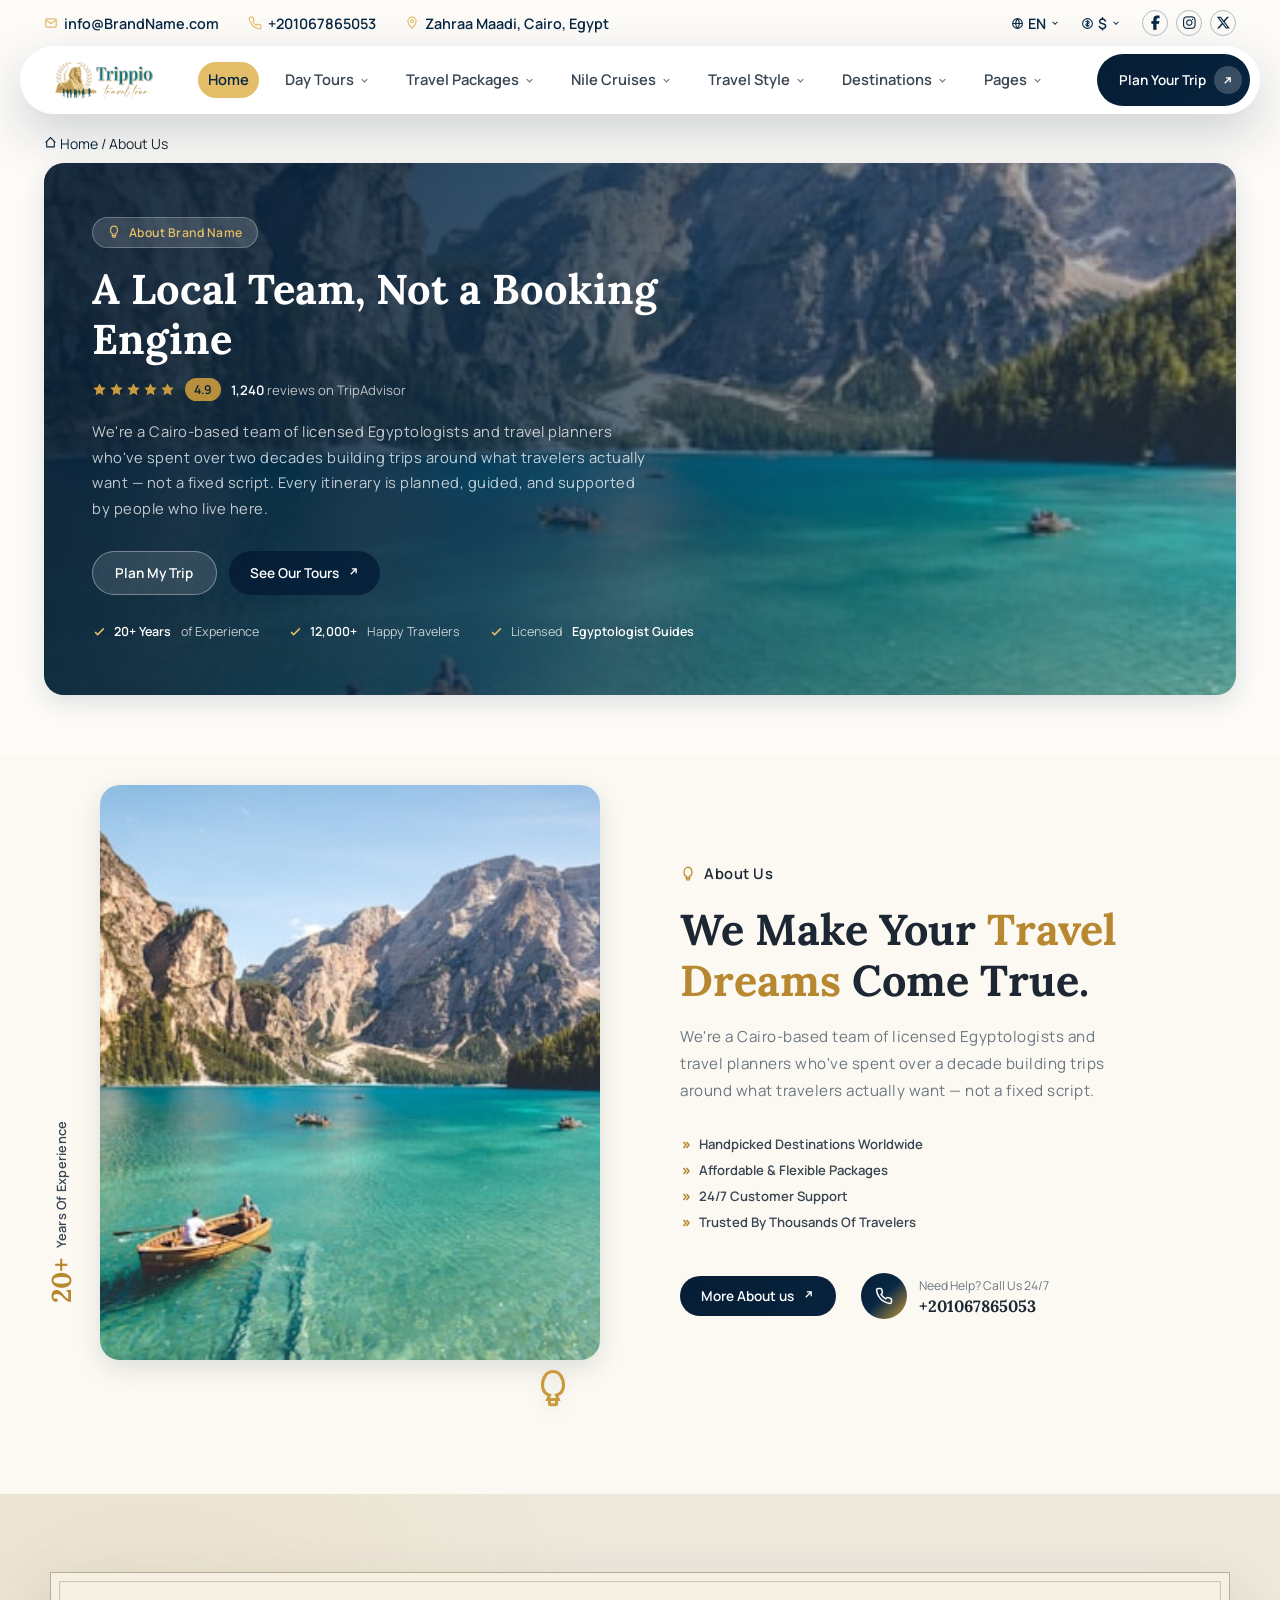
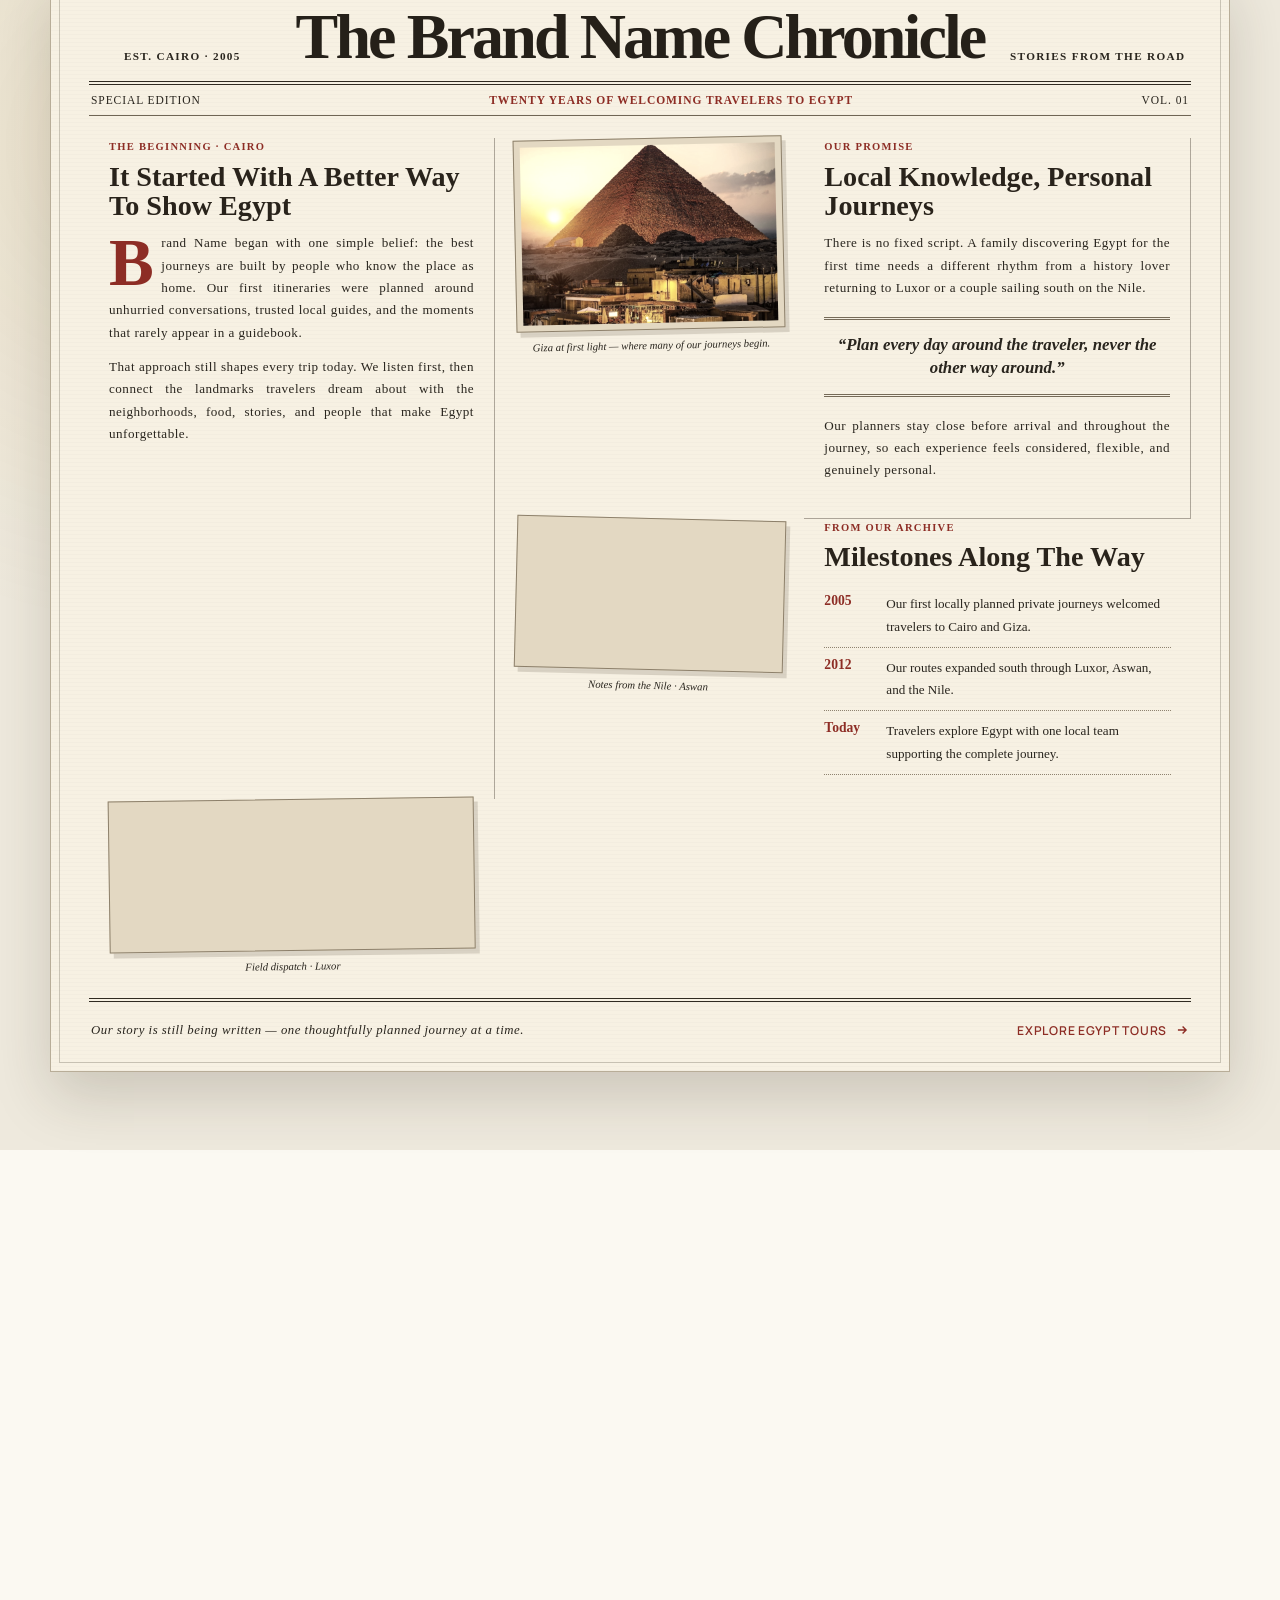
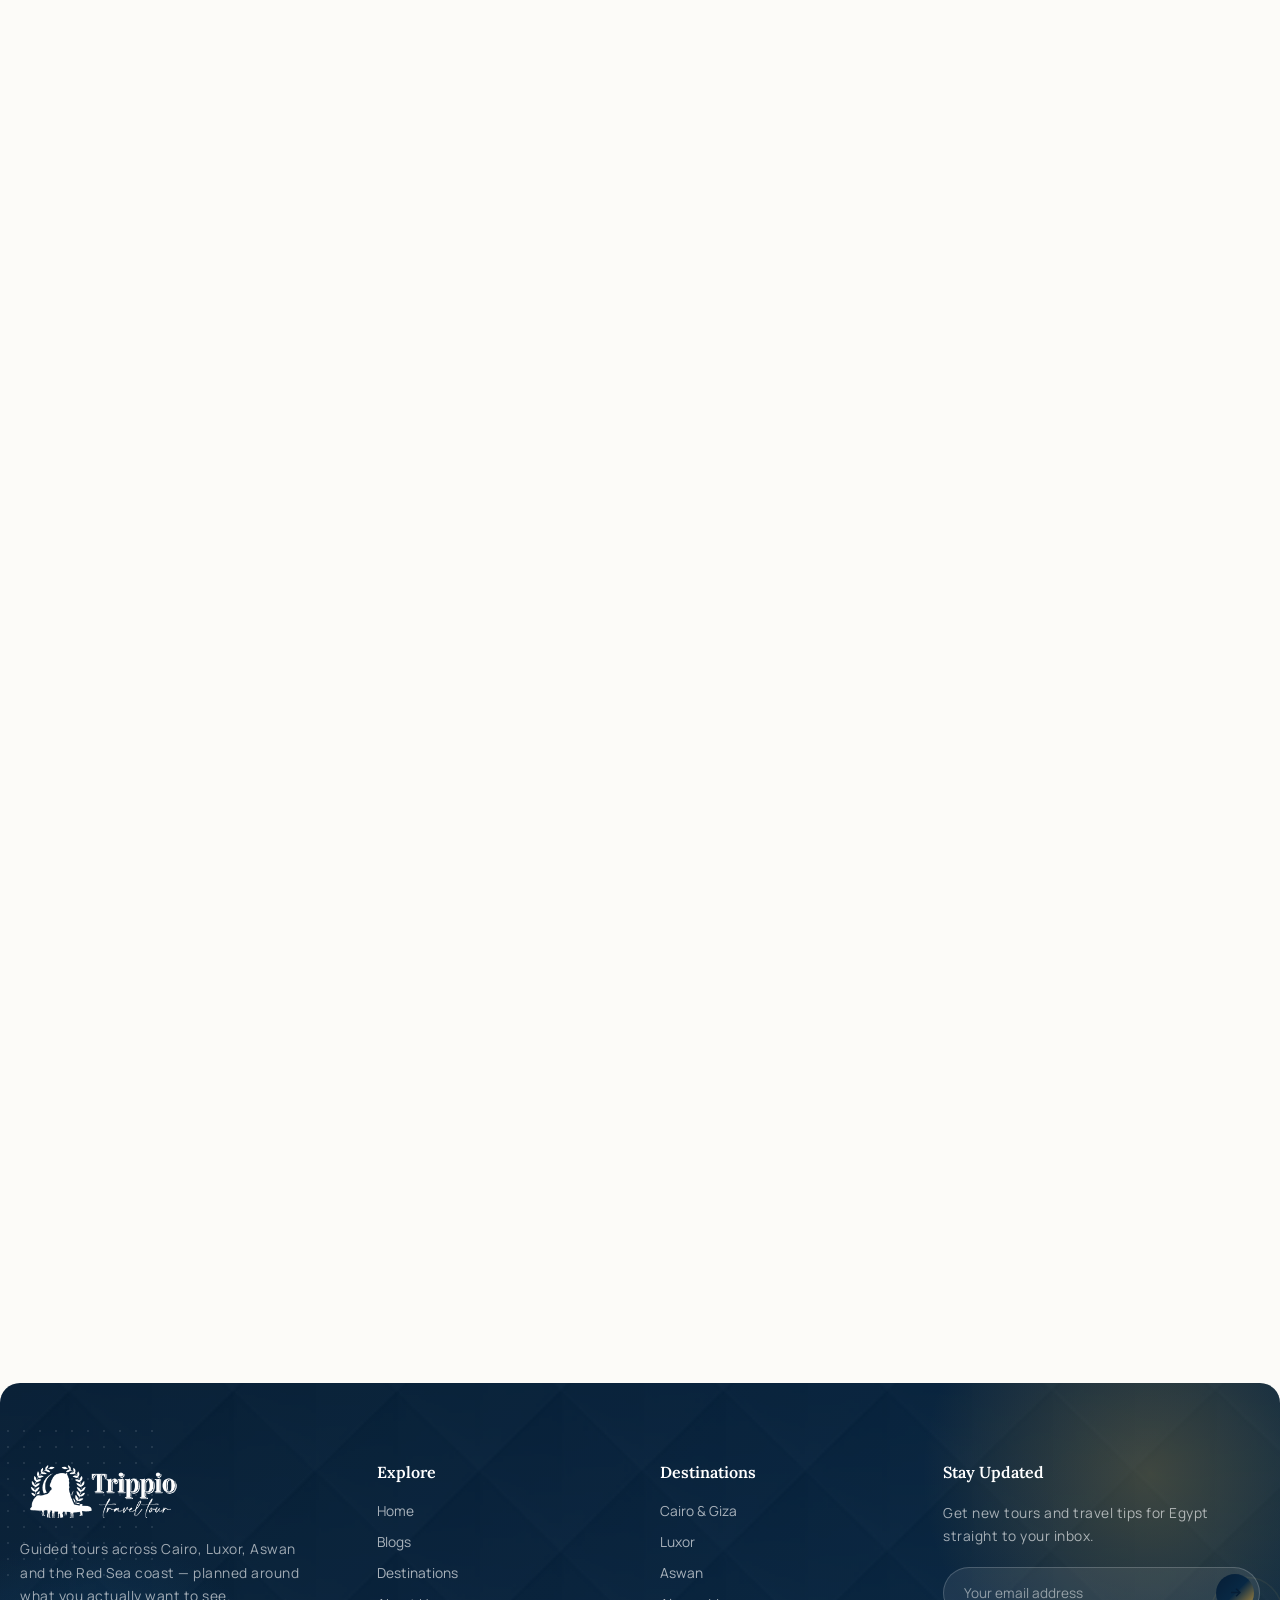
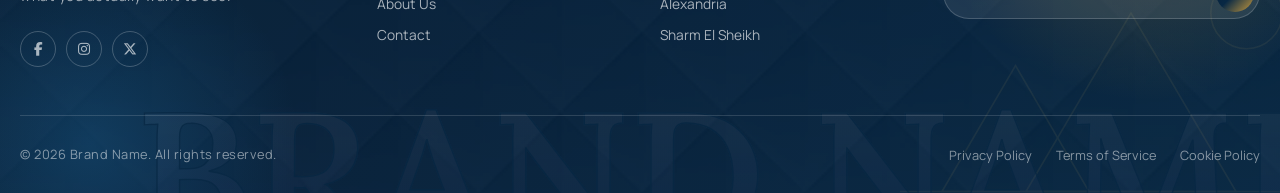
==== commit 09f97024: "fix tour details style" ====
--- a/about.html
+++ b/about.html
@@ -171,7 +171,7 @@
     <!-- Start: desktop Header -->
     <div class="header-wrap" id="headerWrap">
       <div class="topbar">
-        <div class="wrap topbar__inner">
+        <div class="container topbar__inner">
           <div class="topbar__left">
             <a href="mailto:info@BrandName.com">
               <svg width="14" height="14" viewBox="0 0 24 24" fill="none" stroke="currentColor" stroke-width="2">
@@ -717,7 +717,7 @@
  ================================================== -->
 
   <!-- Start: Breadcrumb -->
-  <div class="wrap">
+  <div class="container ">
     <nav class="breadcrumb" aria-label="Breadcrumb">
       <a href="index.html">
         <svg width="13" height="13" viewBox="0 0 24 24" fill="none" stroke="currentColor" stroke-width="2">
@@ -734,7 +734,7 @@
 
   <!-- Start: About Hero -->
   <section class="category-hero-section">
-    <div class="wrap">
+    <div class="container ">
       <div class="category-hero">
         <div class="category-hero__bg">
           <picture>
@@ -825,7 +825,7 @@
   <!-- Start: About Section -->
   <section class="about-section">
     <!-- <div class="about-v2-arc"></div> -->
-    <div class="wrap about-v2-grid">
+    <div class="container about-v2-grid">
       <div class="about-v2-media">
         <div class="about-v2-stat">
           <strong>20+</strong>
@@ -919,7 +919,7 @@
 
   <!-- Start: Egypt Travel Journal -->
   <section class="heritage-journal-section" aria-labelledby="heritageJournalTitle">
-    <div class="wrap">
+    <div class="container ">
       <div class="heritage-journal">
         <header class="heritage-journal__masthead">
           <span>Est. Cairo · 2005</span>
@@ -1021,7 +1021,7 @@
 
   <!-- Start: Services Section -->
   <section class="services-section">
-    <div class="wrap">
+    <div class="container ">
       <div class="section-title">
         <div class="section-title">
           <span class="eyebrow">
@@ -1174,7 +1174,7 @@
 
   <!-- Start: Stats Strip -->
   <section class="section stats-section">
-    <div class="wrap">
+    <div class="container ">
       <div class="stats-strip">
         <div class="stat-item">
           <svg width="26" height="26" viewBox="0 0 24 24" fill="none" stroke-width="2">
@@ -1217,7 +1217,7 @@
   <!-- start: Testimonials Section -->
   <section class="testimonials-section-v2">
     <div class="testi-stage__glow"></div>
-    <div class="wrap">
+    <div class="container ">
       <div class="section-title">
         <div class="section-title">
           <span class="eyebrow">Client Stories</span>
@@ -1395,7 +1395,7 @@
   <!-- End: Testimonials Section --
   <!-- Start: CTA Banner Section -->
   <section class="cta-banner-section">
-    <div class="wrap">
+    <div class="container ">
       <div class="cta-banner">
         <div class="cta-banner__bg">
           <picture>
@@ -1460,7 +1460,7 @@
   <!-- End: CTA Banner Section -->
   <!-- Start: FAQ Section -->
   <section class="section">
-    <div class="wrap">
+    <div class="container ">
       <div class="section-title">
         <div class="section-title">
           <span class="eyebrow">
@@ -1666,7 +1666,7 @@
 
   <!-- Start: Partners Section -->
   <section class="partners-section">
-    <div class="wrap">
+    <div class="container ">
       <div class="partners-banner" tabindex="0" role="region" aria-label="Partners logos. Drag horizontally to browse">
         <div class="partners-banner__shape partners-banner__shape--1"></div>
         <div class="partners-banner__shape partners-banner__shape--2"></div>
@@ -1833,7 +1833,7 @@
       </svg>
     </div>
 
-    <div class="wrap site-footer__top">
+    <div class="container site-footer__top">
       <div class="footer-col">
         <a href="index.html" class="footer-logo">
           <picture>
@@ -1888,7 +1888,7 @@
       </div>
     </div>
 
-    <div class="wrap site-footer__bottom">
+    <div class="container site-footer__bottom">
       <p>&copy; <span id="year"></span> Brand Name. All rights reserved.</p>
       <ul class="site-footer__legal">
         <li><a href="free-page.html">Privacy Policy</a></li>
--- a/assets/css/global.css
+++ b/assets/css/global.css
@@ -461,7 +461,7 @@
   margin-bottom: 10px;
 }
 
-.wrap {
+.container {
   max-width: var(--container);
   margin: 0 auto;
   padding: 0 1.5rem;
@@ -829,7 +829,7 @@
   start global responsive
 ======================================================*/
 @media (max-width: 767px) {
-  .wrap {
+  .container {
     padding: 0 0.7rem;
   }
 
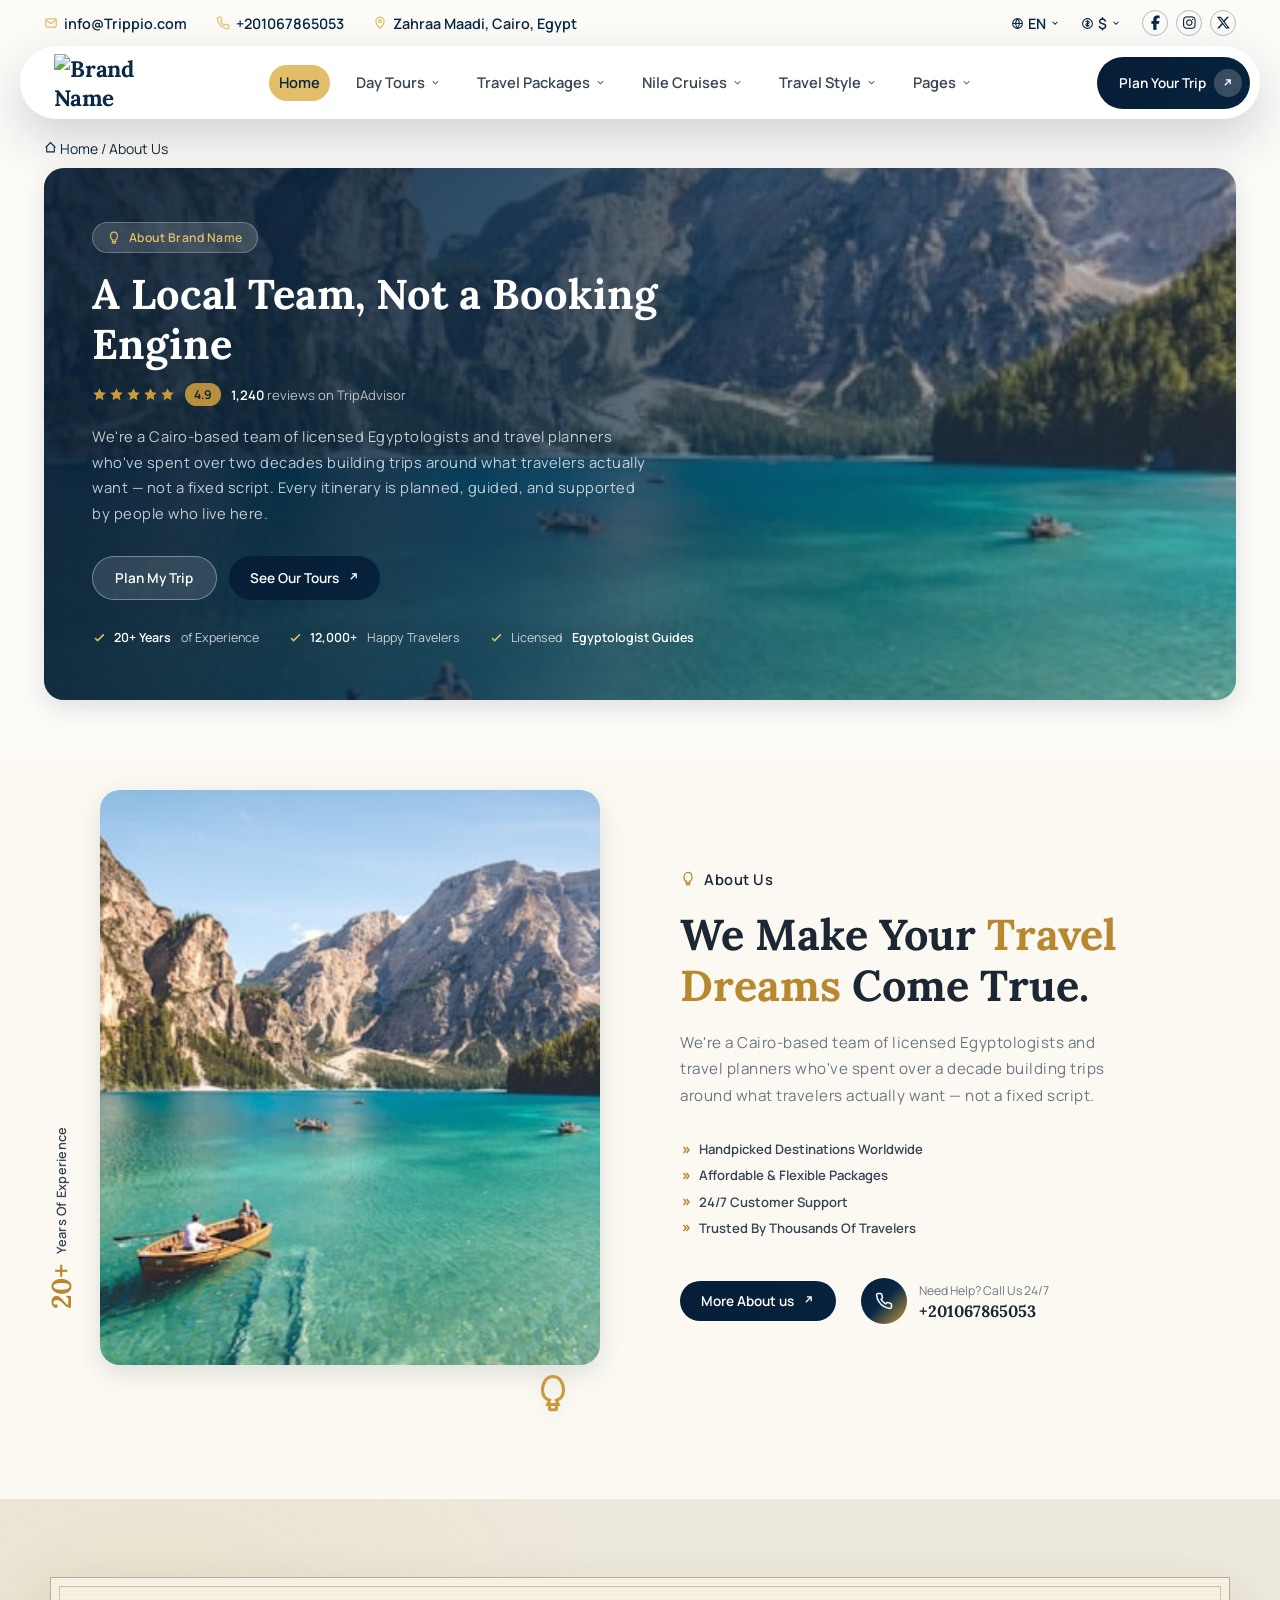
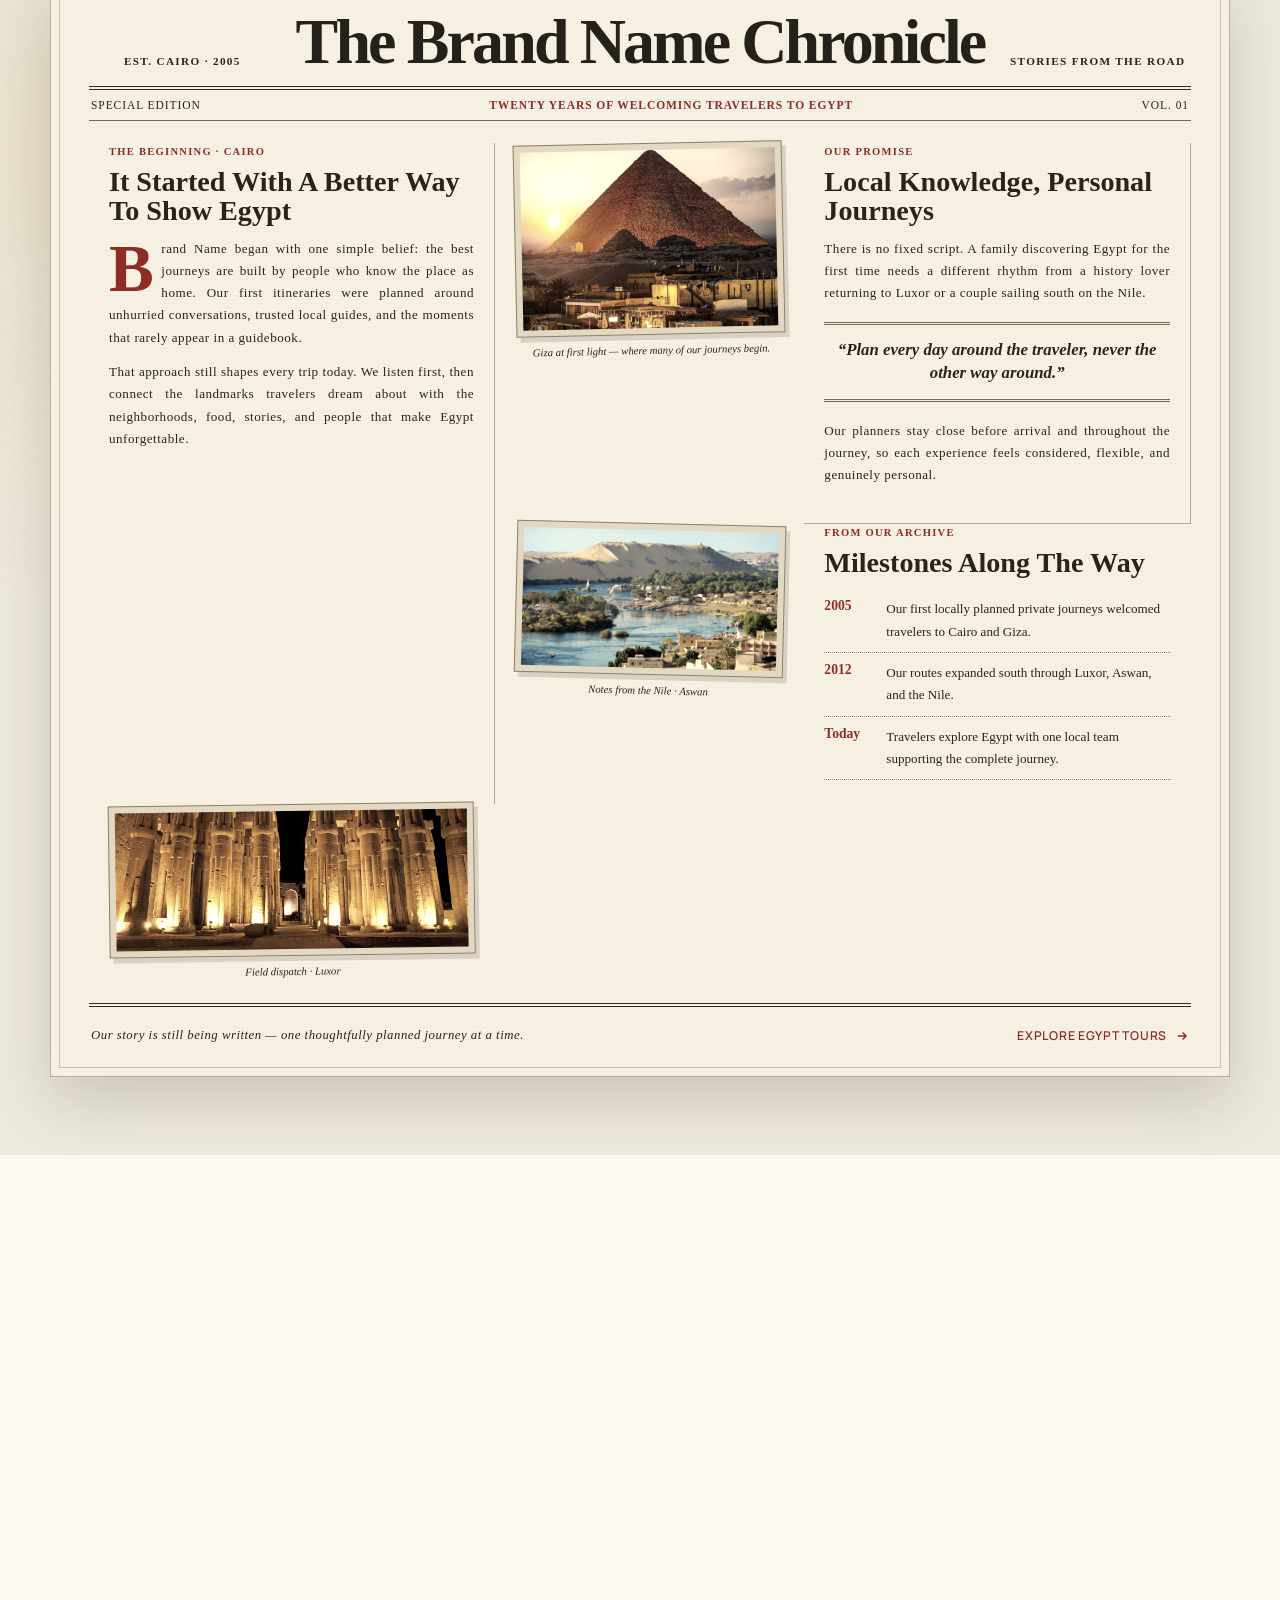
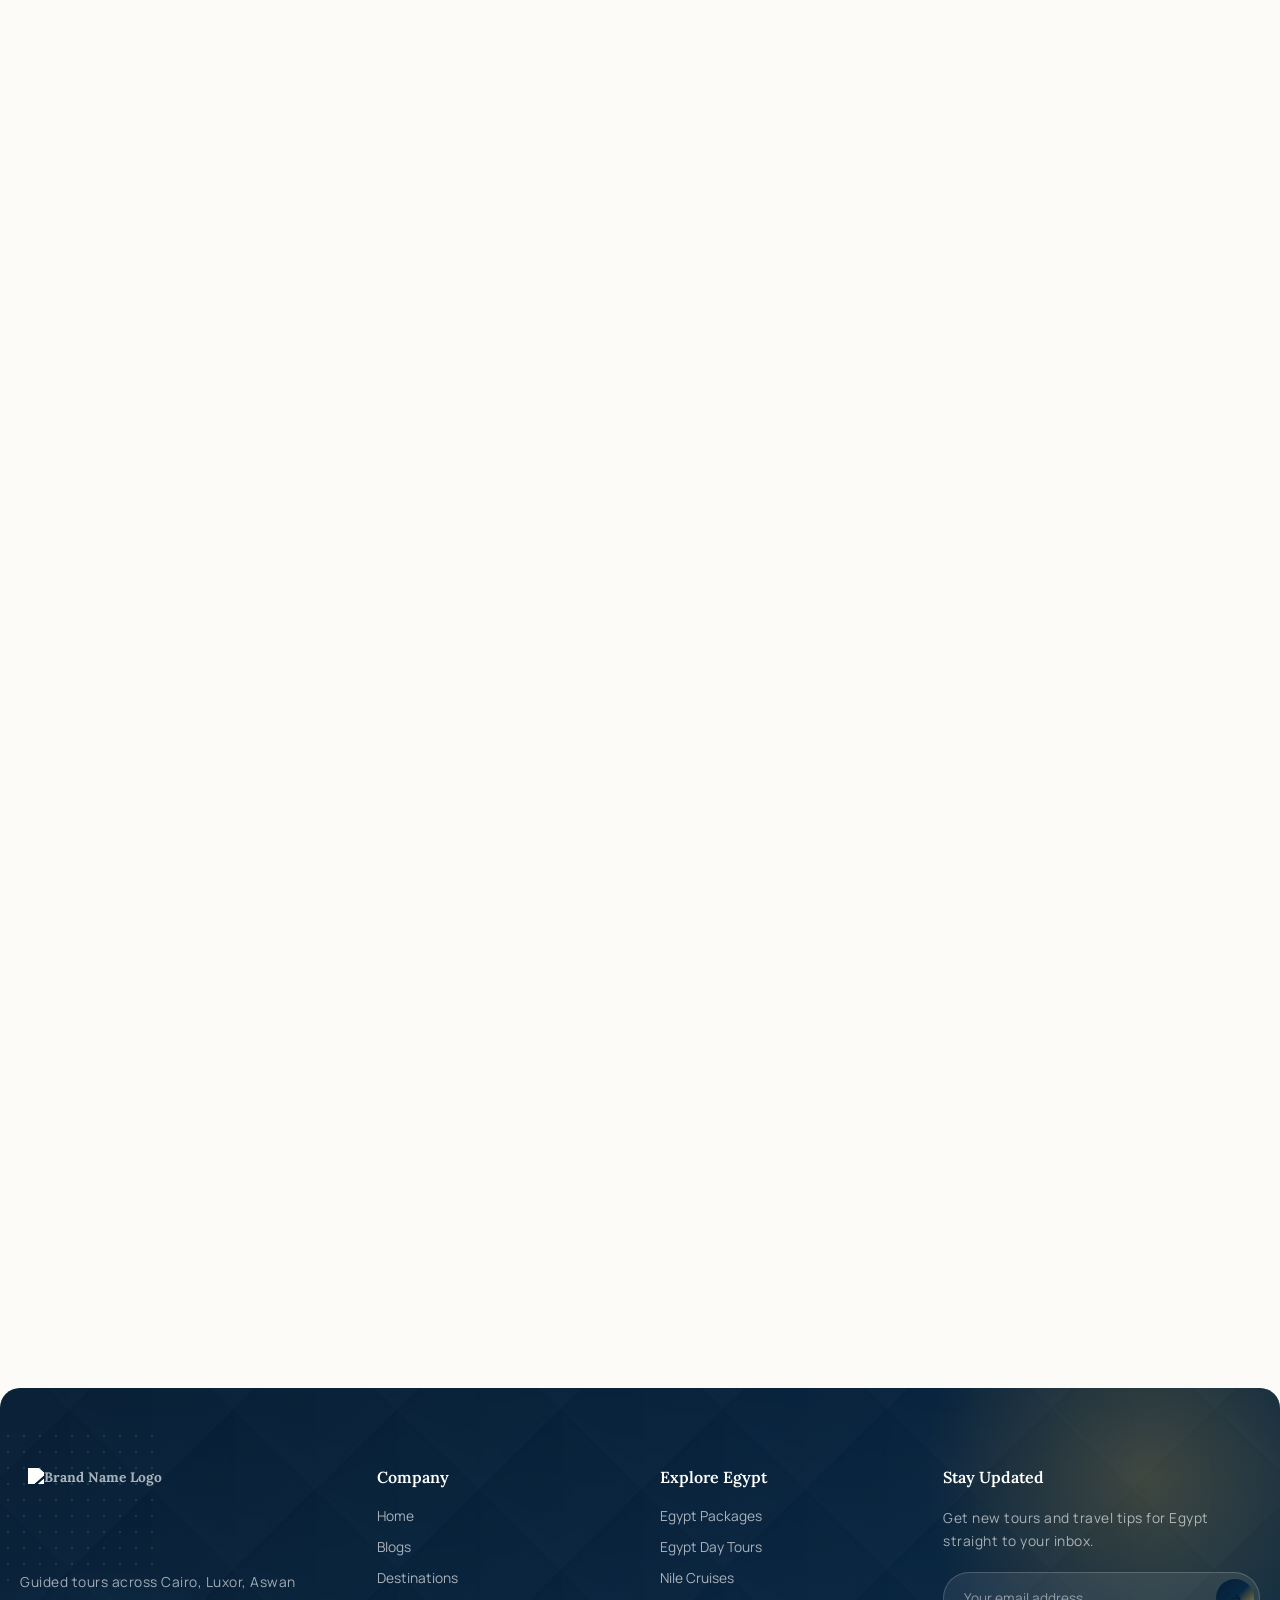
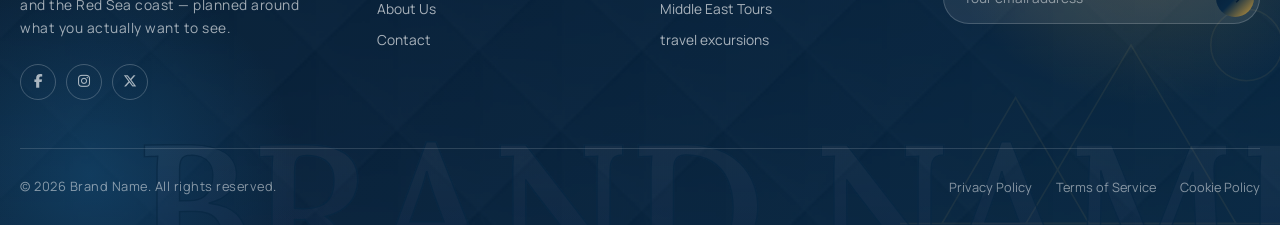
==== commit 02cba110: "fix text in header & footer and change tour details style" ====
--- a/about.html
+++ b/about.html
@@ -12,7 +12,7 @@
     content="About Brand Name, Egypt tour company, licensed Egyptologist guides, Egypt travel agency, Cairo tour operator, Egypt local guides" />
   <meta name="author" content="Brand Name" />
   <meta name="robots" content="index, follow" />
-  <link rel="canonical" href="https://www.BrandName.com/about" />
+  <link rel="canonical" href="https://www.Trippio.com/about" />
   <meta name="theme-color" content="#082844" />
   <link rel="preload" as="image" href="assets/images/tours/visiting-place2.jpg" fetchpriority="high" />
 
@@ -26,8 +26,8 @@
   <meta property="og:title" content="About Us | Brand Name" />
   <meta property="og:description"
     content="Meet the licensed Egyptologists and local travel planners behind Brand Name — who we are, how we work, and why travelers trust us with their trip to Egypt." />
-  <meta property="og:url" content="https://www.BrandName.com/about" />
-  <meta property="og:image" content="https://www.BrandName.com/assets/images/tours/visiting-place2.jpg" />
+  <meta property="og:url" content="https://www.Trippio.com/about" />
+  <meta property="og:image" content="https://www.Trippio.com/assets/images/tours/visiting-place2.jpg" />
   <meta property="og:image:width" content="1400" />
   <meta property="og:image:height" content="520" />
   <meta property="og:locale" content="en_US" />
@@ -37,7 +37,7 @@
   <meta name="twitter:title" content="About Us | Brand Name" />
   <meta name="twitter:description"
     content="Meet the licensed Egyptologists and local travel planners behind Brand Name — who we are, how we work, and why travelers trust us." />
-  <meta name="twitter:image" content="https://www.BrandName.com/assets/images/tours/visiting-place2.jpg" />
+  <meta name="twitter:image" content="https://www.Trippio.com/assets/images/tours/visiting-place2.jpg" />
 
   <!-- Performance: connect early, preload the LCP image, load fonts without blocking render -->
   <link rel="preconnect" href="https://fonts.googleapis.com" />
@@ -70,9 +70,9 @@
   "@context": "https://schema.org",
   "@type": "TravelAgency",
   "name": "Brand Name",
-  "url": "https://www.BrandName.com/",
-  "logo": "https://www.BrandName.com/assets/img/logo.png",
-  "image": "https://www.BrandName.com/assets/images/tours/visiting-place2.jpg",
+  "url": "https://www.Trippio.com/",
+  "logo": "https://www.Trippio.com/assets/img/logo.png",
+  "image": "https://www.Trippio.com/assets/images/tours/visiting-place2.jpg",
   "priceRange": "$$",
   "areaServed": "Egypt",
   "foundingDate": "2005",
@@ -89,8 +89,8 @@
   "@context": "https://schema.org",
   "@type": "BreadcrumbList",
   "itemListElement": [
-      {"@type":"ListItem","position":1,"name":"Home","item":"https://www.BrandName.com/"},
-      {"@type":"ListItem","position":2,"name":"About Us","item":"https://www.BrandName.com/about"}
+      {"@type":"ListItem","position":1,"name":"Home","item":"https://www.Trippio.com/"},
+      {"@type":"ListItem","position":2,"name":"About Us","item":"https://www.Trippio.com/about"}
   ]
 }
 </script>
@@ -101,8 +101,8 @@
   "@context": "https://schema.org",
   "@type": "AboutPage",
   "name": "About Us",
-  "url": "https://www.BrandName.com/about",
-  "isPartOf": { "@type": "WebSite", "name": "Brand Name", "url": "https://www.BrandName.com/" },
+  "url": "https://www.Trippio.com/about",
+  "isPartOf": { "@type": "WebSite", "name": "Brand Name", "url": "https://www.Trippio.com/" },
   "mainEntity": { "@type": "TravelAgency", "name": "Brand Name" }
 }
 </script>
@@ -113,10 +113,10 @@
   "@context": "https://schema.org",
   "@type": "WebSite",
   "name": "Brand Name",
-  "url": "https://www.BrandName.com/",
+  "url": "https://www.Trippio.com/",
   "potentialAction": {
     "@type": "SearchAction",
-    "target": "https://www.BrandName.com/search?q={search_term_string}",
+    "target": "https://www.Trippio.com/search?q={search_term_string}",
     "query-input": "required name=search_term_string"
   }
 }
@@ -173,12 +173,12 @@
       <div class="topbar">
         <div class="container topbar__inner">
           <div class="topbar__left">
-            <a href="mailto:info@BrandName.com">
+            <a href="mailto:info@Trippio.com">
               <svg width="14" height="14" viewBox="0 0 24 24" fill="none" stroke="currentColor" stroke-width="2">
                 <rect x="3" y="5" width="18" height="14" rx="2" />
                 <path d="M3 7l9 6 9-6" />
               </svg>
-              info@BrandName.com
+              info@Trippio.com
             </a>
             <a href="tel:+201067865053">
               <svg width="14" height="14" viewBox="0 0 24 24" fill="none" stroke="currentColor" stroke-width="2">
@@ -261,8 +261,8 @@
           <div class="nav-pill w-full">
             <a href="index.html" class="logo">
               <picture>
-                <source media="(min-width: 769px)" srcset="assets/images/BrandName-logo.png" sizes="100vw"
-                  type="image/png" width="874" height="500"><img title="image" src="assets/images/BrandName-logo.png"
+                <source media="(min-width: 769px)" srcset="assets/images/Trippio-logo.png" sizes="100vw"
+                  type="image/png" width="874" height="500"><img title="image" src="assets/images/Trippio-logo.png"
                   alt="Brand Name" sizes="100vw" decoding="async" loading="lazy" fetchpriority="low" width="874"
                   height="500">
               </picture>
@@ -424,7 +424,7 @@
                   </div>
                 </li>
 
-                <li>
+          <!--       <li>
                   <a href="category.html" class="nav-link">Destinations
                     <svg class="nav-caret" width="11" height="11" viewBox="0 0 24 24" fill="none" stroke-width="2.5">
                       <path d="M6 9l6 6 6-6" />
@@ -460,7 +460,7 @@
                         </p>
                     </div>
                   </div>
-                </li>
+                </li> -->
 
                 <li>
                   <span class="nav-link">Pages
@@ -508,7 +508,7 @@
         </svg>
       </button>
       <a href="index.html" class="mobile-menu__logo">
-        <img src="assets/images/BrandName-logo.png" alt="Brand Name">
+        <img src="assets/images/Trippio-logo.png" alt="Brand Name">
       </a>
       <div class="mobile-menu__views" id="mobileMenuViews">
         <div class="mobile-menu__panel mobile-menu__panel--main">
@@ -548,14 +548,14 @@
                 </svg>
               </button>
             </div>
-            <div class="mobile-menu__cat-row" data-cat="destinations">
+        <!--      <div class="mobile-menu__cat-row" data-cat="destinations">
               <a href="category.html" class="mobile-menu__cat-link">Destinations</a>
               <button class="mobile-menu__cat-arrow" aria-label="Show Destinations subcategories">
                 <svg width="15" height="15" viewBox="0 0 24 24" fill="none" stroke="currentColor" stroke-width="2.3">
                   <path d="M9 6l6 6-6 6" />
                 </svg>
               </button>
-            </div>
+            </div>  -->
             <div class="mobile-menu__cat-row" data-cat="pages">
               <span class="mobile-menu__cat-link">Pages</span>
               <button class="mobile-menu__cat-arrow" aria-label="Show Pages subcategories">
@@ -1584,9 +1584,9 @@
                 quote.</p>
             </div>
           </div>
-          <div class="BrandName-faq-controls">
-            <button class="BrandName-faq-toggle-btn">Show More ↓</button>
-            <a href="contact.html" class="BrandName-faq-cta-link" style="display: none; margin-left: 10px;">
+          <div class="Trippio-faq-controls">
+            <button class="Trippio-faq-toggle-btn">Show More ↓</button>
+            <a href="contact.html" class="Trippio-faq-cta-link" style="display: none; margin-left: 10px;">
               <svg viewBox="0 0 24 24" fill="none" stroke="currentColor" stroke-width="2" stroke-linecap="round">
                 <path d="M21 15a2 2 0 0 1-2 2H7l-4 4V5a2 2 0 0 1 2-2h14a2 2 0 0 1 2 2z"></path>
               </svg>
@@ -1837,8 +1837,8 @@
       <div class="footer-col">
         <a href="index.html" class="footer-logo">
           <picture>
-            <source media="(min-width: 769px)" srcset="assets/images/BrandName-logo.png" sizes="100vw" width="874"
-              type="image/png" height="500"><img title="image" src="assets/images/BrandName-logo.png"
+            <source media="(min-width: 769px)" srcset="assets/images/Trippio-logo.png" sizes="100vw" width="874"
+              type="image/png" height="500"><img title="image" src="assets/images/Trippio-logo.png"
               alt="Brand Name Logo" width="874" loading="lazy" decoding="async" sizes="100vw" fetchpriority="low"
               height="500">
           </picture>
@@ -1853,7 +1853,7 @@
       </div>
 
       <div class="footer-col">
-        <h4>Explore</h4>
+        <h4>Company</h4>
         <ul>
           <li><a href="index.html">Home</a></li>
           <li><a href="blogs-posts.html">Blogs</a></li>
@@ -1864,13 +1864,13 @@
       </div>
 
       <div class="footer-col">
-        <h4>Destinations</h4>
+        <h4>Explore Egypt</h4>
         <ul>
-          <li><a href="subcategory.html">Cairo &amp; Giza</a></li>
-          <li><a href="subcategory.html">Luxor</a></li>
-          <li><a href="subcategory.html">Aswan</a></li>
-          <li><a href="subcategory.html">Alexandria</a></li>
-          <li><a href="subcategory.html">Sharm El Sheikh</a></li>
+          <li><a href="category.html">Egypt Packages</a></li>
+          <li><a href="category.html">Egypt Day Tours</a></li>
+          <li><a href="category.html">Nile Cruises</a></li>
+          <li><a href="category.html">Middle East Tours</a></li>
+          <li><a href="category.html">travel excursions </a></li>
         </ul>
       </div>
 
--- a/assets/css/about.css
+++ b/assets/css/about.css
@@ -1826,7 +1826,7 @@
   color: var(--color-gray-700);
 } */
 
-.BrandName-faq-controls {
+.Trippio-faq-controls {
   display: flex;
   margin-top: 15px;
   width: 100%;
@@ -1834,7 +1834,7 @@
   padding: 0 0.5rem;
 }
 
-.BrandName-faq-toggle-btn {
+.Trippio-faq-toggle-btn {
   font-size: 14px;
   font-weight: 600;
   color: var(--accent-color-dark);
@@ -1845,13 +1845,13 @@
   background: transparent;
 }
 
-.BrandName-faq-a p {
+.Trippio-faq-a p {
   font-size: .875rem;
   color: var(--text-body);
   line-height: 1.75;
 }
 
-.BrandName-faq-cta-link {
+.Trippio-faq-cta-link {
   display: inline-flex;
   align-items: center;
   display: none;
@@ -1863,12 +1863,12 @@
   transition: color .2s, gap .2s;
 }
 
-.BrandName-faq-cta-link svg {
+.Trippio-faq-cta-link svg {
   width: 18px;
   height: 18px;
 }
 
-.BrandName-faq-cta-link:hover {
+.Trippio-faq-cta-link:hover {
   color: var(--accent-color);
   gap: .75rem;
 }
